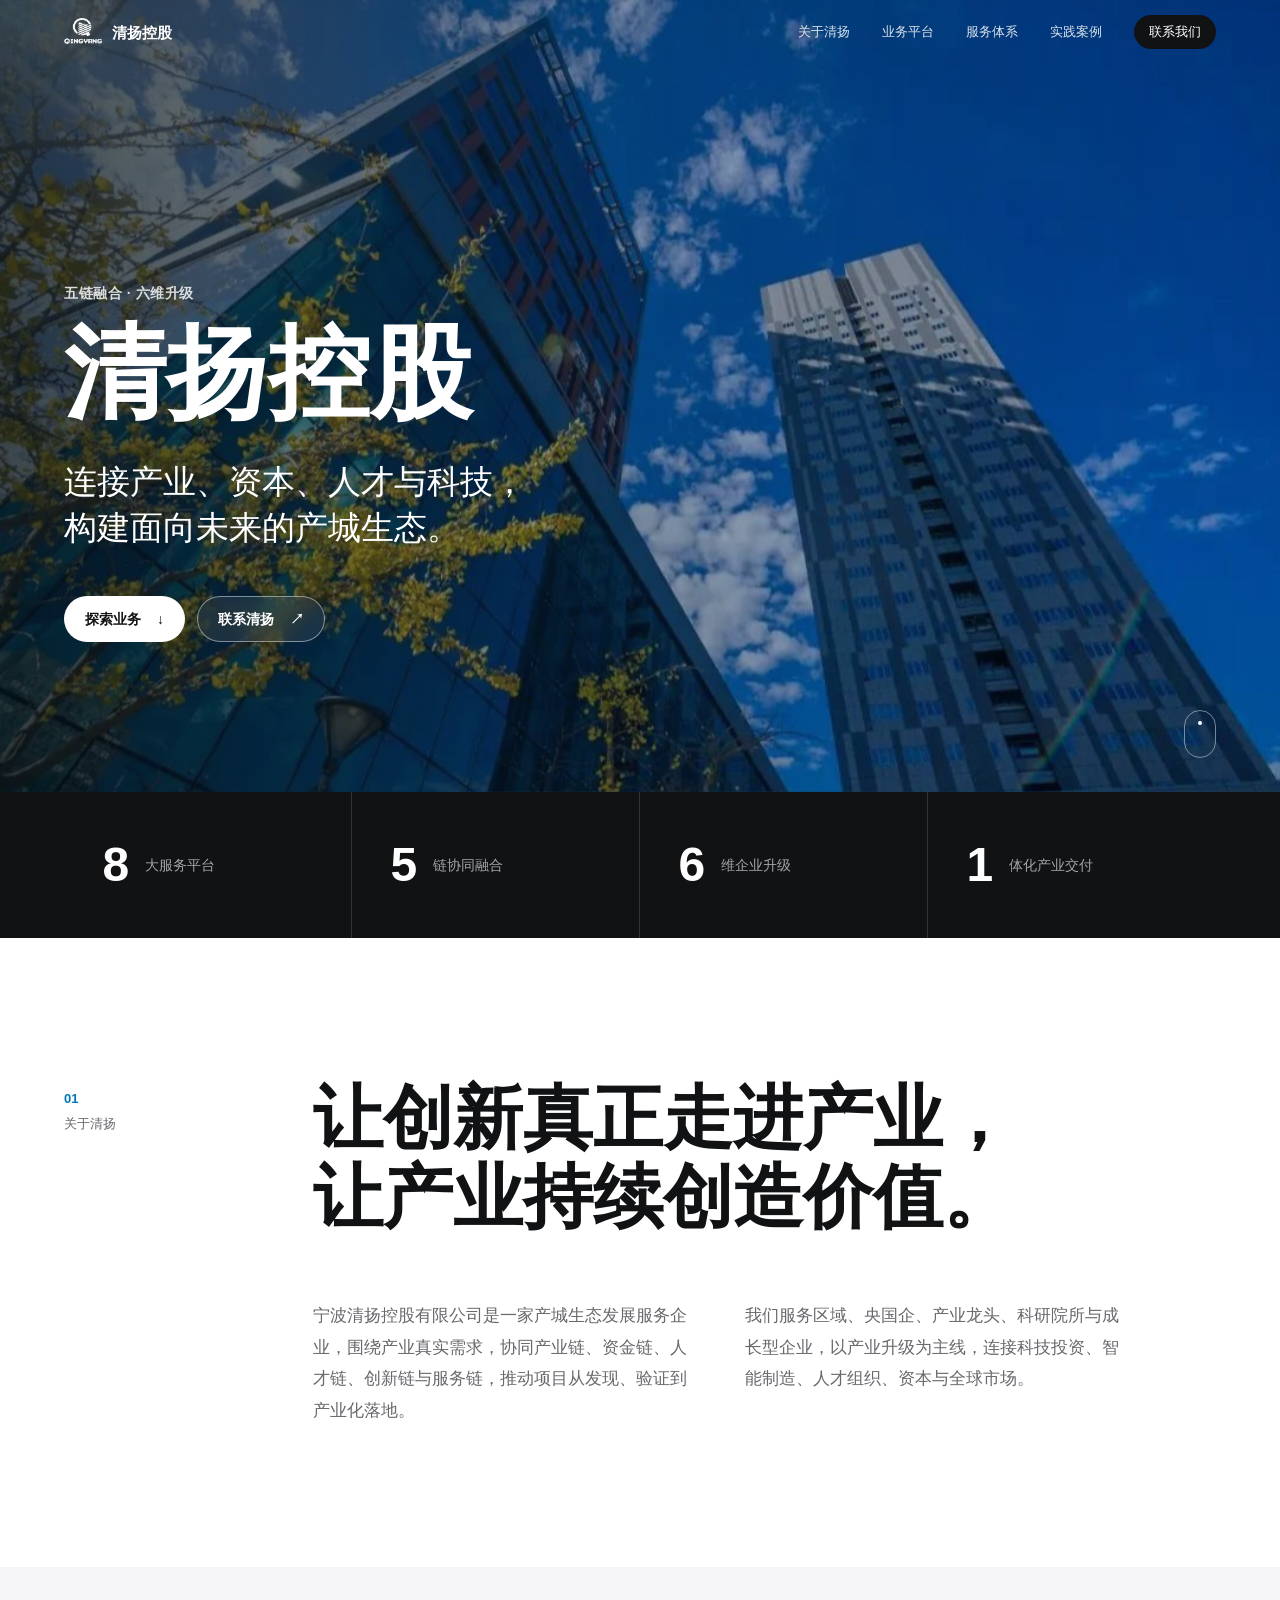
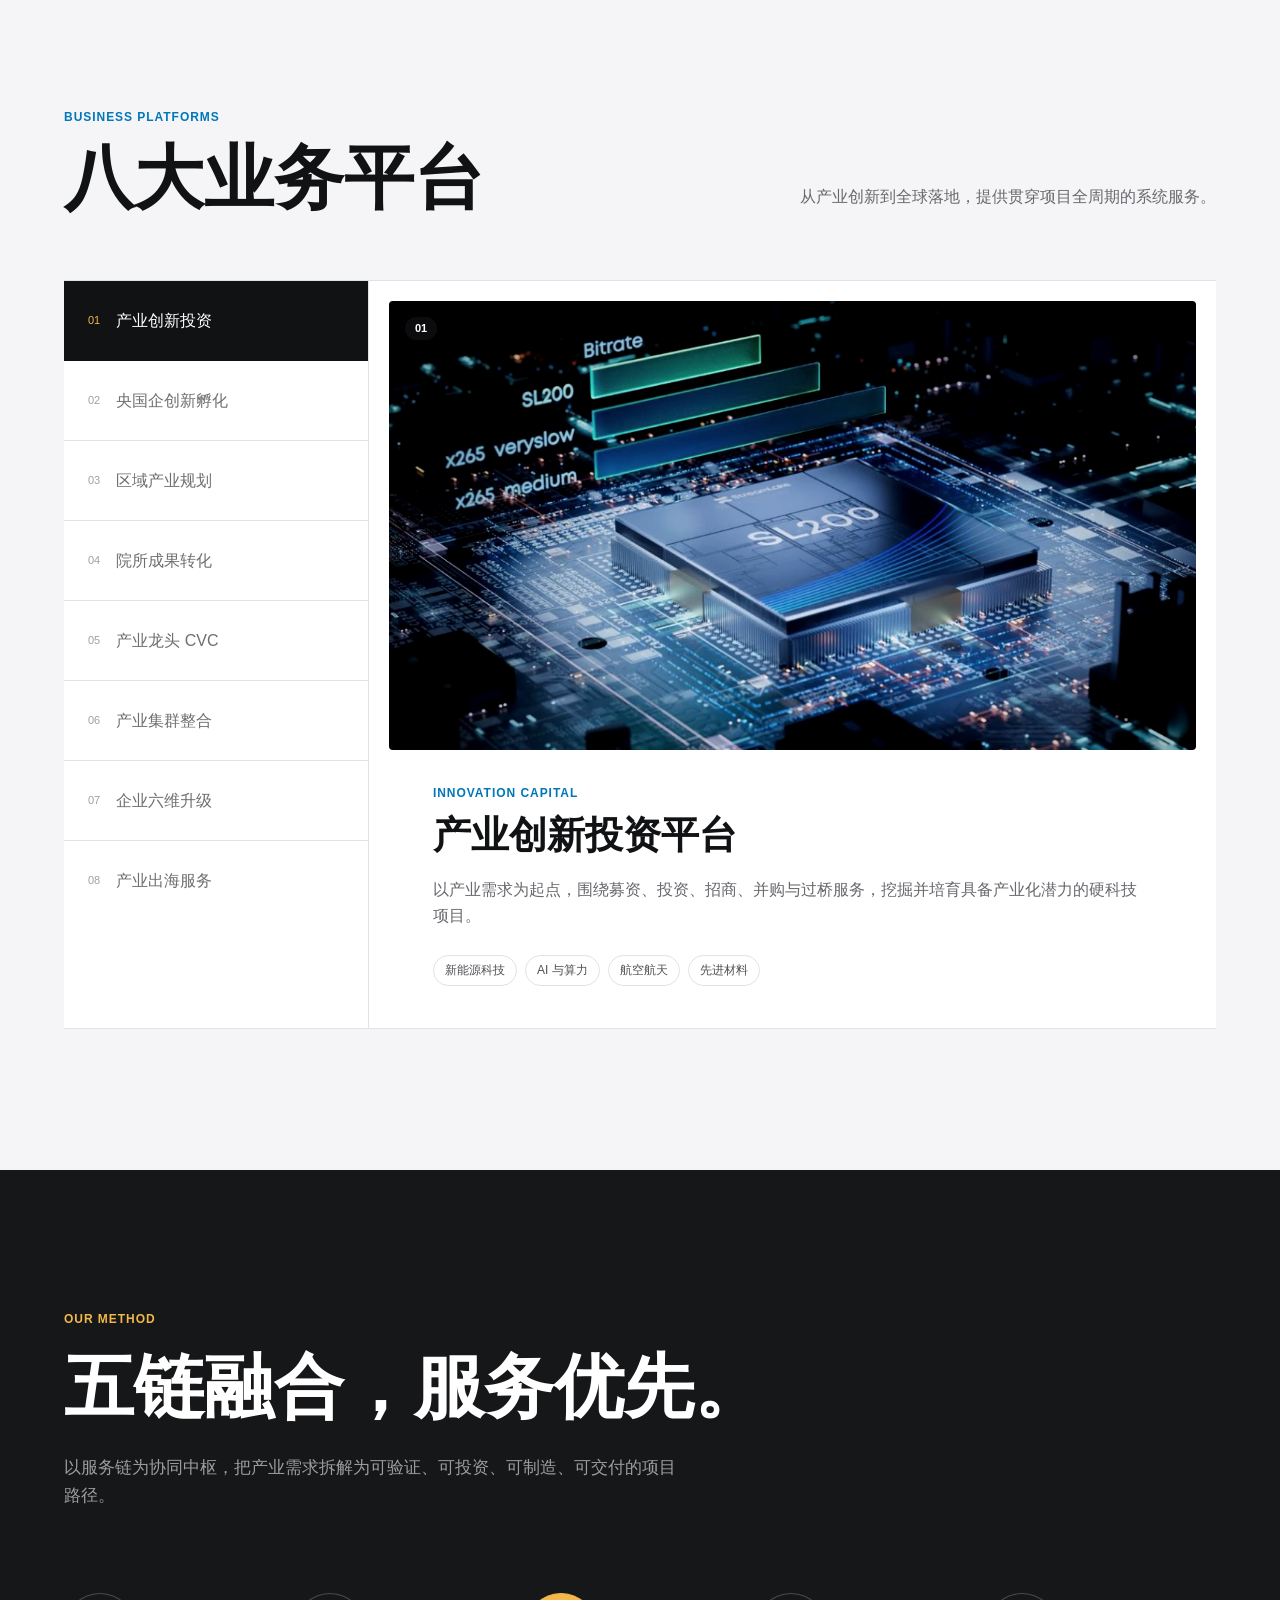
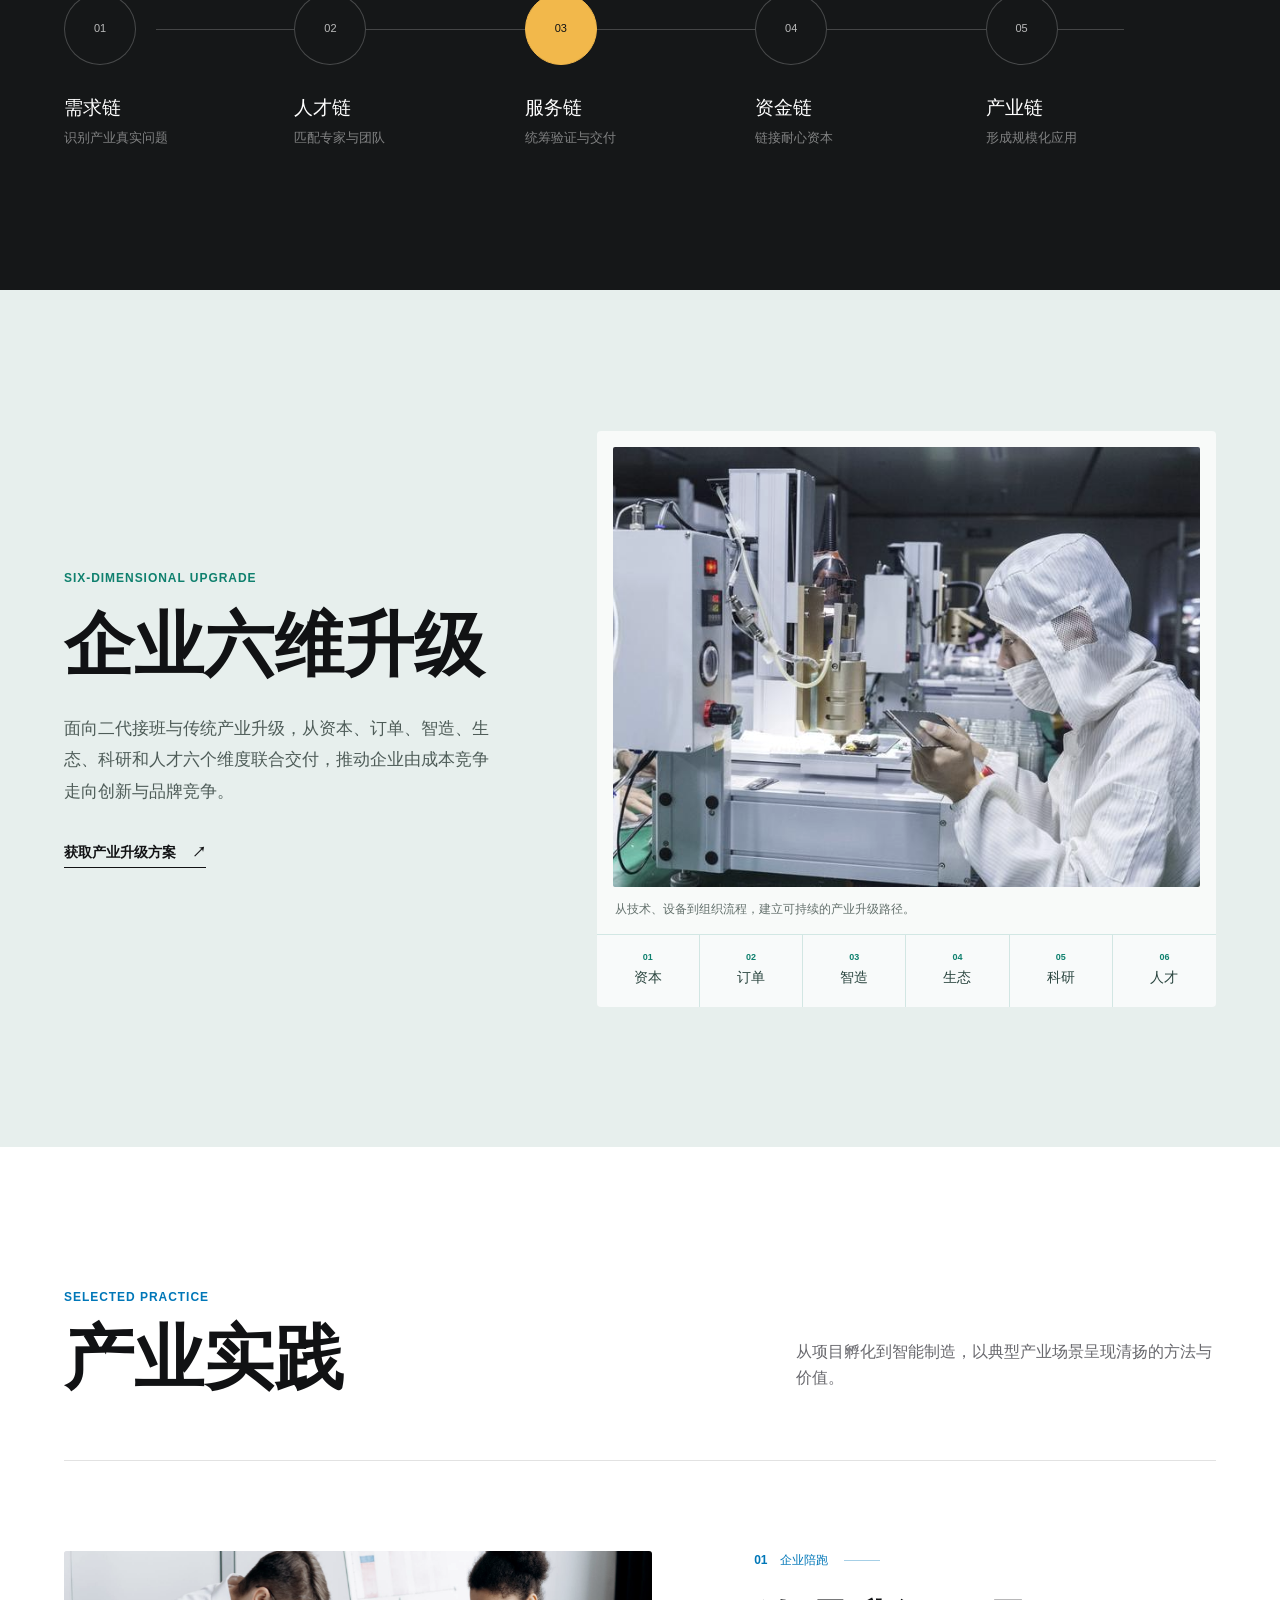
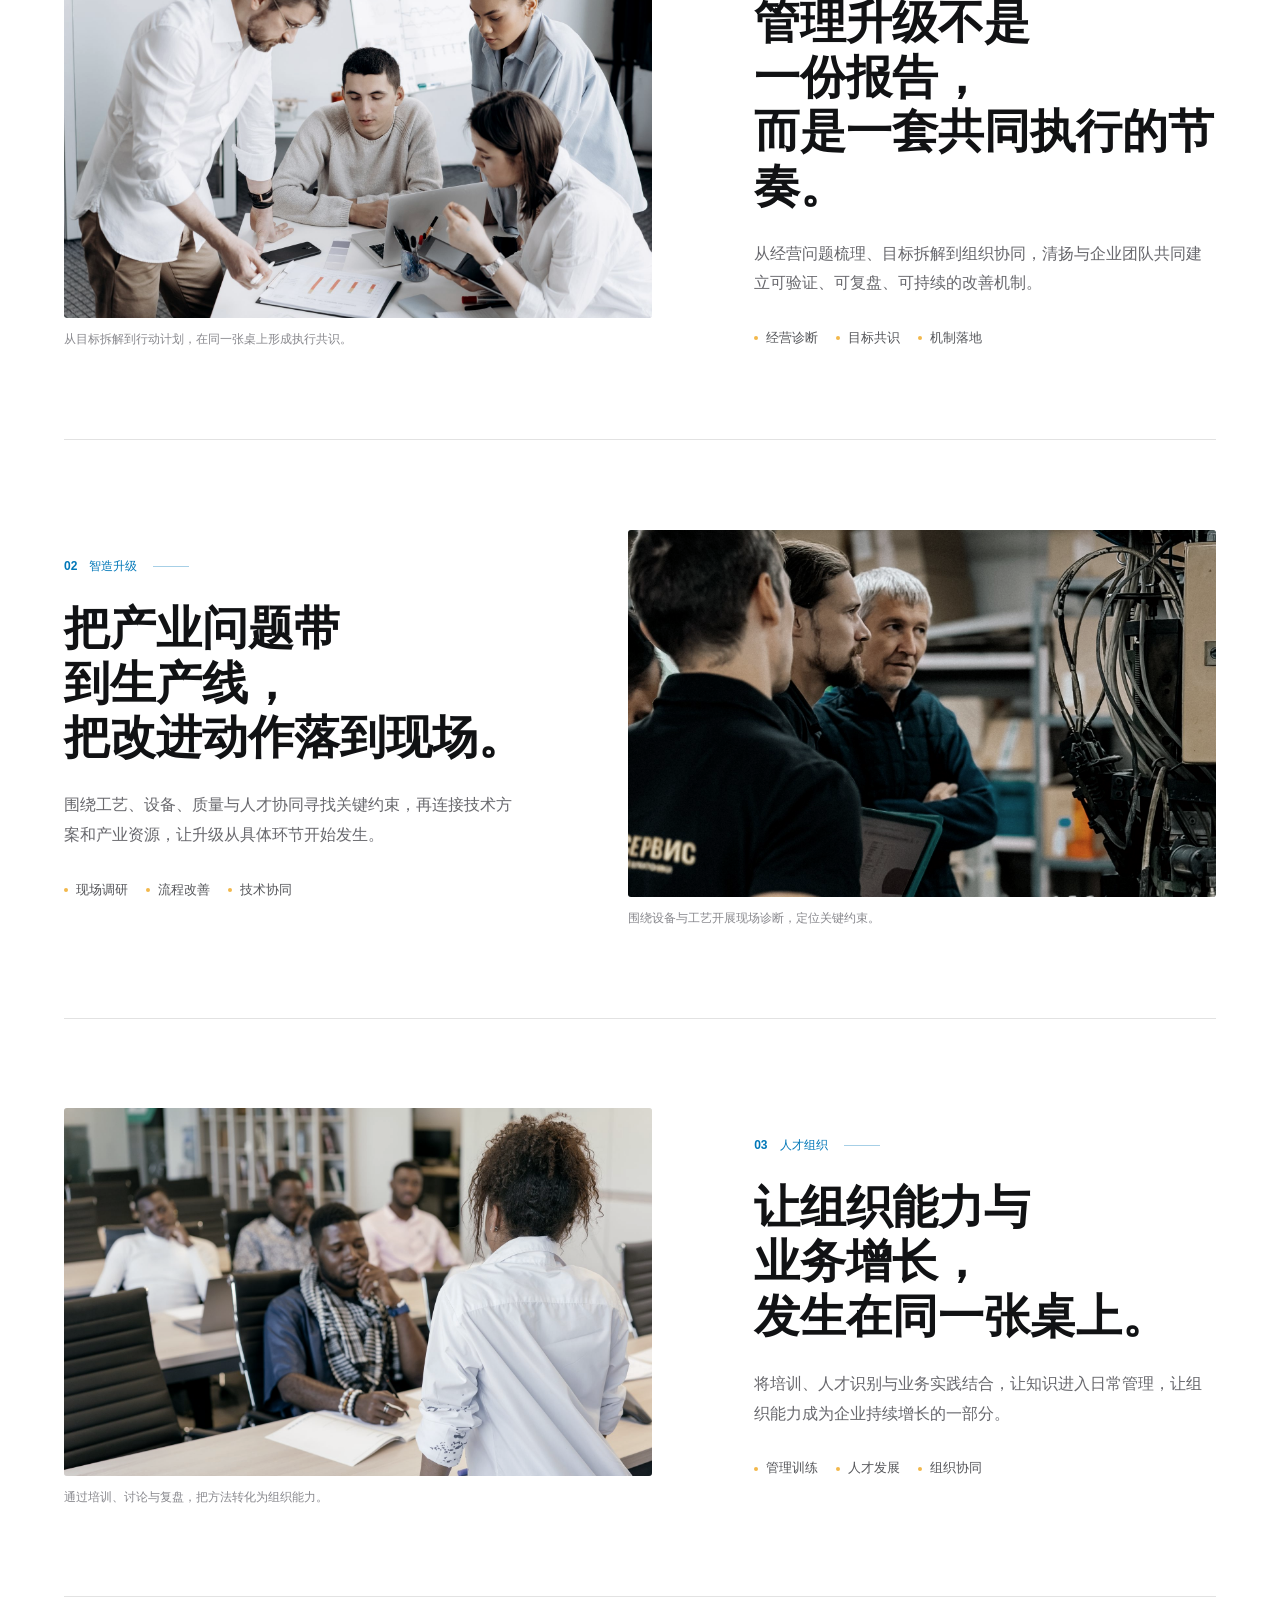
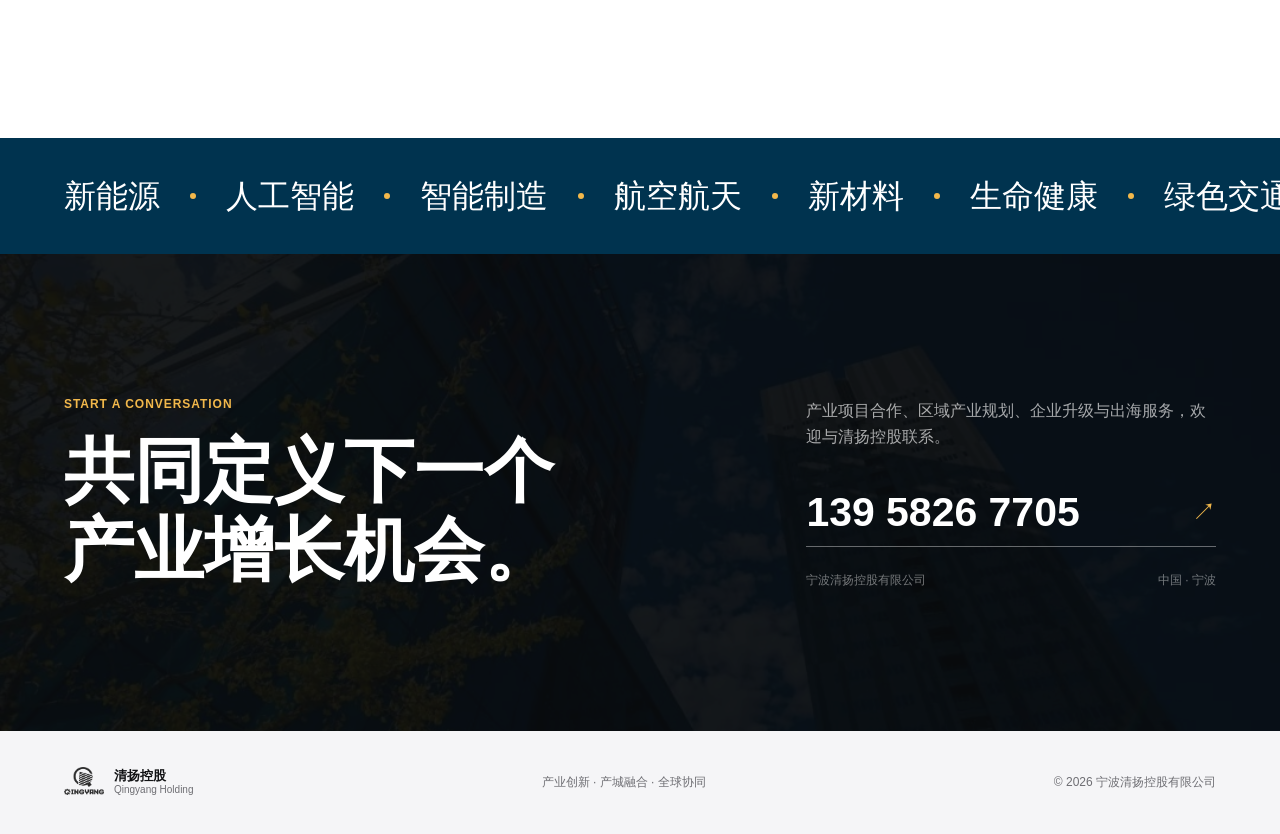
==== index.html @ 764fcc0f "Replace practice imagery with high-resolution scenes" ====
<!doctype html>
<html lang="zh-CN">
  <head>
    <meta charset="UTF-8" />
    <meta name="viewport" content="width=device-width, initial-scale=1.0" />
    <meta
      name="description"
      content="宁波清扬控股有限公司，聚焦产业创新投资、央国企创新孵化、区域产业规划、科技成果转化、产业升级与产业出海。"
    />
    <meta property="og:type" content="website" />
    <meta property="og:locale" content="zh_CN" />
    <meta property="og:site_name" content="清扬控股" />
    <meta property="og:title" content="清扬控股｜产城生态发展服务中台" />
    <meta
      property="og:description"
      content="连接产业、资本、人才与科技，构建面向未来的产城生态。"
    />
    <meta property="og:url" content="https://xtulaze-creator.github.io/qingyang-holding-site/" />
    <meta
      property="og:image"
      content="https://xtulaze-creator.github.io/qingyang-holding-site/assets/qingyang-share.jpg"
    />
    <meta property="og:image:type" content="image/jpeg" />
    <meta property="og:image:width" content="1200" />
    <meta property="og:image:height" content="630" />
    <meta property="og:image:alt" content="清扬控股产城生态发展服务中台" />
    <meta name="twitter:card" content="summary_large_image" />
    <meta name="twitter:title" content="清扬控股｜产城生态发展服务中台" />
    <meta
      name="twitter:description"
      content="连接产业、资本、人才与科技，构建面向未来的产城生态。"
    />
    <meta
      name="twitter:image"
      content="https://xtulaze-creator.github.io/qingyang-holding-site/assets/qingyang-share.jpg"
    />
    <meta name="theme-color" content="#f5f5f7" />
    <title>清扬控股｜产城生态发展服务中台</title>
    <link rel="canonical" href="https://xtulaze-creator.github.io/qingyang-holding-site/" />
    <link rel="icon" type="image/png" href="assets/qingyang-logo.png" />
    <link rel="stylesheet" href="styles.css" />
    <script type="application/ld+json">
      {
        "@context": "https://schema.org",
        "@type": "Organization",
        "name": "宁波清扬控股有限公司",
        "alternateName": "清扬控股",
        "url": "https://xtulaze-creator.github.io/qingyang-holding-site/",
        "logo": "https://xtulaze-creator.github.io/qingyang-holding-site/assets/qingyang-logo.png",
        "telephone": "+86-139-5826-7705",
        "description": "连接产业、资本、人才与科技，构建面向未来的产城生态。",
        "address": {
          "@type": "PostalAddress",
          "addressLocality": "宁波",
          "addressCountry": "CN"
        }
      }
    </script>
  </head>
  <body>
    <a class="skip-link" href="#main-content">跳到主要内容</a>
    <header class="site-header" data-header>
      <nav class="nav-shell" aria-label="主导航">
        <a class="brand" href="#top" aria-label="清扬控股首页">
          <img src="assets/qingyang-logo.png" alt="清扬控股标志" />
          <span>清扬控股</span>
        </a>

        <button
          class="menu-button"
          type="button"
          aria-label="打开菜单"
          aria-expanded="false"
          aria-controls="site-navigation"
          data-menu-button
        >
          <span></span>
          <span></span>
        </button>

        <div class="nav-links" id="site-navigation" data-nav-links>
          <a href="#about" data-section-link>关于清扬</a>
          <a href="#services" data-section-link>业务平台</a>
          <a href="#method" data-section-link>服务体系</a>
          <a href="#cases" data-section-link>实践案例</a>
          <a class="nav-contact" href="#contact" data-section-link>联系我们</a>
        </div>
      </nav>
    </header>

    <main id="main-content" tabindex="-1">
      <span id="top" aria-hidden="true"></span>
      <section class="hero" aria-labelledby="hero-title">
        <img
          class="hero-image"
          src="assets/ningbo-skyline.jpg"
          alt="宁波现代城市与产业建筑"
          fetchpriority="high"
        />
        <div class="hero-shade"></div>
        <div class="hero-content">
          <p class="eyebrow hero-eyebrow reveal">五链融合 · 六维升级</p>
          <h1 id="hero-title" class="reveal">清扬控股</h1>
          <p class="hero-lead reveal">
            连接产业、资本、人才与科技，<br />构建面向未来的产城生态。
          </p>
          <div class="hero-actions reveal">
            <a class="button button-primary" href="#services">探索业务 <span aria-hidden="true">↓</span></a>
            <a class="button button-light" href="tel:13958267705">联系清扬 <span aria-hidden="true">↗</span></a>
          </div>
        </div>
        <a class="hero-scroll" href="#about" aria-label="向下浏览">
          <span></span>
        </a>
      </section>

      <section class="signal-band" aria-label="清扬控股核心能力">
        <div class="signal-item reveal">
          <strong>8</strong>
          <span>大服务平台</span>
        </div>
        <div class="signal-item reveal">
          <strong>5</strong>
          <span>链协同融合</span>
        </div>
        <div class="signal-item reveal">
          <strong>6</strong>
          <span>维企业升级</span>
        </div>
        <div class="signal-item reveal">
          <strong>1</strong>
          <span>体化产业交付</span>
        </div>
      </section>

      <section class="intro section" id="about">
        <div class="section-shell intro-grid">
          <div class="section-label reveal">
            <span>01</span>
            <p>关于清扬</p>
          </div>
          <div class="intro-copy">
            <h2 class="reveal">让创新真正走进产业，<br />让产业持续创造价值。</h2>
            <div class="intro-detail reveal">
              <p>
                宁波清扬控股有限公司是一家产城生态发展服务企业，围绕产业真实需求，协同产业链、资金链、人才链、创新链与服务链，推动项目从发现、验证到产业化落地。
              </p>
              <p>
                我们服务区域、央国企、产业龙头、科研院所与成长型企业，以产业升级为主线，连接科技投资、智能制造、人才组织、资本与全球市场。
              </p>
            </div>
          </div>
        </div>
      </section>

      <section class="services section" id="services">
        <div class="section-shell">
          <div class="section-heading reveal">
            <div>
              <p class="eyebrow">Business Platforms</p>
              <h2>八大业务平台</h2>
            </div>
            <p>从产业创新到全球落地，提供贯穿项目全周期的系统服务。</p>
          </div>

          <div class="service-explorer reveal">
            <div class="service-tabs" role="tablist" aria-label="业务平台">
              <button class="service-tab is-active" id="service-tab-0" type="button" role="tab" aria-selected="true" aria-controls="service-panel" tabindex="0" data-service="0">
                <span>01</span>产业创新投资
              </button>
              <button class="service-tab" id="service-tab-1" type="button" role="tab" aria-selected="false" aria-controls="service-panel" tabindex="-1" data-service="1">
                <span>02</span>央国企创新孵化
              </button>
              <button class="service-tab" id="service-tab-2" type="button" role="tab" aria-selected="false" aria-controls="service-panel" tabindex="-1" data-service="2">
                <span>03</span>区域产业规划
              </button>
              <button class="service-tab" id="service-tab-3" type="button" role="tab" aria-selected="false" aria-controls="service-panel" tabindex="-1" data-service="3">
                <span>04</span>院所成果转化
              </button>
              <button class="service-tab" id="service-tab-4" type="button" role="tab" aria-selected="false" aria-controls="service-panel" tabindex="-1" data-service="4">
                <span>05</span>产业龙头 CVC
              </button>
              <button class="service-tab" id="service-tab-5" type="button" role="tab" aria-selected="false" aria-controls="service-panel" tabindex="-1" data-service="5">
                <span>06</span>产业集群整合
              </button>
              <button class="service-tab" id="service-tab-6" type="button" role="tab" aria-selected="false" aria-controls="service-panel" tabindex="-1" data-service="6">
                <span>07</span>企业六维升级
              </button>
              <button class="service-tab" id="service-tab-7" type="button" role="tab" aria-selected="false" aria-controls="service-panel" tabindex="-1" data-service="7">
                <span>08</span>产业出海服务
              </button>
            </div>

            <article class="service-panel" id="service-panel" role="tabpanel" aria-labelledby="service-tab-0" aria-live="polite" tabindex="0">
              <div class="service-visual">
                <img data-service-image src="assets/chip-technology.jpg" alt="科技产业与芯片" />
                <span class="service-index" data-service-index>01</span>
              </div>
              <div class="service-content">
                <p class="eyebrow" data-service-kicker>Innovation Capital</p>
                <h3 data-service-title>产业创新投资平台</h3>
                <p data-service-description>
                  以产业需求为起点，围绕募资、投资、招商、并购与过桥服务，挖掘并培育具备产业化潜力的硬科技项目。
                </p>
                <div class="service-tags" data-service-tags>
                  <span>新能源科技</span><span>AI 与算力</span><span>航空航天</span><span>先进材料</span>
                </div>
              </div>
            </article>
          </div>
        </div>
      </section>

      <section class="method section" id="method">
        <div class="section-shell">
          <div class="method-intro reveal">
            <p class="eyebrow">Our Method</p>
            <h2>五链融合，服务优先。</h2>
            <p>
              以服务链为协同中枢，把产业需求拆解为可验证、可投资、可制造、可交付的项目路径。
            </p>
          </div>

          <div class="chain-map reveal" aria-label="五链融合服务体系">
            <div class="chain-node">
              <span>01</span>
              <strong>需求链</strong>
              <p>识别产业真实问题</p>
            </div>
            <div class="chain-node">
              <span>02</span>
              <strong>人才链</strong>
              <p>匹配专家与团队</p>
            </div>
            <div class="chain-node chain-core">
              <span>03</span>
              <strong>服务链</strong>
              <p>统筹验证与交付</p>
            </div>
            <div class="chain-node">
              <span>04</span>
              <strong>资金链</strong>
              <p>链接耐心资本</p>
            </div>
            <div class="chain-node">
              <span>05</span>
              <strong>产业链</strong>
              <p>形成规模化应用</p>
            </div>
          </div>
        </div>
      </section>

      <section class="upgrade section">
        <div class="section-shell upgrade-grid">
          <div class="upgrade-copy reveal">
            <p class="eyebrow">Six-dimensional Upgrade</p>
            <h2>企业六维升级</h2>
            <p>
              面向二代接班与传统产业升级，从资本、订单、智造、生态、科研和人才六个维度联合交付，推动企业由成本竞争走向创新与品牌竞争。
            </p>
            <a class="text-link" href="#contact">获取产业升级方案 <span aria-hidden="true">↗</span></a>
          </div>
          <div class="upgrade-visual reveal">
            <figure class="upgrade-media">
              <img src="assets/advanced-manufacturing.jpg" alt="先进制造实验与生产环境" loading="lazy" />
              <figcaption>从技术、设备到组织流程，建立可持续的产业升级路径。</figcaption>
            </figure>
            <div class="upgrade-dimensions" aria-label="六维升级内容">
              <span><small>01</small>资本</span>
              <span><small>02</small>订单</span>
              <span><small>03</small>智造</span>
              <span><small>04</small>生态</span>
              <span><small>05</small>科研</span>
              <span><small>06</small>人才</span>
            </div>
          </div>
        </div>
      </section>

      <section class="cases section" id="cases">
        <div class="section-shell">
          <div class="section-heading reveal">
            <div>
              <p class="eyebrow">Selected Practice</p>
              <h2>产业实践</h2>
            </div>
            <p>从项目孵化到智能制造，以典型产业场景呈现清扬的方法与价值。</p>
          </div>

          <div class="case-stories">
            <article class="case-story reveal">
              <figure class="case-media">
                <div class="case-image-stage">
                  <img src="assets/management-co-creation.jpg" alt="管理团队围绕经营数据和行动方案开展讨论" loading="lazy" />
                </div>
                <figcaption>从目标拆解到行动计划，在同一张桌上形成执行共识。</figcaption>
              </figure>
              <div class="case-copy">
                <div class="case-meta"><span>01</span><p>企业陪跑</p></div>
                <h3>管理升级不是一份报告，<br />而是一套共同执行的节奏。</h3>
                <p>
                  从经营问题梳理、目标拆解到组织协同，清扬与企业团队共同建立可验证、可复盘、可持续的改善机制。
                </p>
                <ul class="case-tags" aria-label="服务内容">
                  <li>经营诊断</li>
                  <li>目标共识</li>
                  <li>机制落地</li>
                </ul>
              </div>
            </article>

            <article class="case-story is-reverse reveal">
              <figure class="case-media">
                <div class="case-image-stage">
                  <img src="assets/production-line-review.jpg" alt="工程师在生产设备旁分析现场问题" loading="lazy" />
                </div>
                <figcaption>围绕设备与工艺开展现场诊断，定位关键约束。</figcaption>
              </figure>
              <div class="case-copy">
                <div class="case-meta"><span>02</span><p>智造升级</p></div>
                <h3>把产业问题带到生产线，<br />把改进动作落到现场。</h3>
                <p>
                  围绕工艺、设备、质量与人才协同寻找关键约束，再连接技术方案和产业资源，让升级从具体环节开始发生。
                </p>
                <ul class="case-tags" aria-label="服务内容">
                  <li>现场调研</li>
                  <li>流程改善</li>
                  <li>技术协同</li>
                </ul>
              </div>
            </article>

            <article class="case-story reveal">
              <figure class="case-media">
                <div class="case-image-stage">
                  <img src="assets/team-capability-workshop.jpg" alt="讲师面向团队开展能力培训与交流" loading="lazy" />
                </div>
                <figcaption>通过培训、讨论与复盘，把方法转化为组织能力。</figcaption>
              </figure>
              <div class="case-copy">
                <div class="case-meta"><span>03</span><p>人才组织</p></div>
                <h3>让组织能力与业务增长，<br />发生在同一张桌上。</h3>
                <p>
                  将培训、人才识别与业务实践结合，让知识进入日常管理，让组织能力成为企业持续增长的一部分。
                </p>
                <ul class="case-tags" aria-label="服务内容">
                  <li>管理训练</li>
                  <li>人才发展</li>
                  <li>组织协同</li>
                </ul>
              </div>
            </article>
          </div>
        </div>
      </section>

      <section class="sectors" aria-label="重点产业方向">
        <div class="sector-track">
          <span>新能源</span>
          <i></i>
          <span>人工智能</span>
          <i></i>
          <span>智能制造</span>
          <i></i>
          <span>航空航天</span>
          <i></i>
          <span>新材料</span>
          <i></i>
          <span>生命健康</span>
          <i></i>
          <span>绿色交通</span>
        </div>
      </section>

      <section class="contact section" id="contact">
        <div class="contact-background" aria-hidden="true"></div>
        <div class="section-shell contact-grid">
          <div class="contact-copy reveal">
            <p class="eyebrow">Start a Conversation</p>
            <h2>共同定义下一个<br />产业增长机会。</h2>
          </div>
          <div class="contact-detail reveal">
            <p>产业项目合作、区域产业规划、企业升级与出海服务，欢迎与清扬控股联系。</p>
            <a class="contact-phone" href="tel:13958267705">139 5826 7705 <span aria-hidden="true">↗</span></a>
            <div class="contact-meta">
              <span>宁波清扬控股有限公司</span>
              <span>中国 · 宁波</span>
            </div>
          </div>
        </div>
      </section>
    </main>

    <footer class="site-footer">
      <div class="footer-shell">
        <div class="footer-brand">
          <img src="assets/qingyang-logo.png" alt="" />
          <div>
            <strong>清扬控股</strong>
            <span>Qingyang Holding</span>
          </div>
        </div>
        <p>产业创新 · 产城融合 · 全球协同</p>
        <p>© <span data-year></span> 宁波清扬控股有限公司</p>
      </div>
    </footer>

    <button class="back-to-top" type="button" aria-label="返回顶部" data-back-to-top>↑</button>

    <script src="script.js"></script>
  </body>
</html>
---- styles.css ----
:root {
  --page: #f5f5f7;
  --surface: #ffffff;
  --ink: #111214;
  --muted: #68686d;
  --line: rgba(17, 18, 20, 0.12);
  --brand: #0077b8;
  --brand-deep: #00334f;
  --accent: #f2b84b;
  --green: #0f806e;
  --max-width: 1240px;
  --side: clamp(20px, 5vw, 72px);
  --radius: 6px;
}

* {
  box-sizing: border-box;
}

html {
  scroll-behavior: smooth;
  scroll-padding-top: 72px;
}

body {
  margin: 0;
  color: var(--ink);
  background: var(--page);
  font-family: -apple-system, BlinkMacSystemFont, "SF Pro Display", "PingFang SC", "Hiragino Sans GB", "Microsoft YaHei", sans-serif;
  font-size: 16px;
  line-height: 1.6;
  letter-spacing: 0;
  -webkit-font-smoothing: antialiased;
}

body.menu-open {
  overflow: hidden;
}

.skip-link {
  position: fixed;
  z-index: 100;
  top: 10px;
  left: 10px;
  padding: 9px 14px;
  color: #fff;
  background: var(--ink);
  border-radius: 4px;
  font-size: 13px;
  font-weight: 620;
  transform: translateY(-160%);
  transition: transform 160ms ease;
}

.skip-link:focus {
  transform: translateY(0);
}

img {
  display: block;
  max-width: 100%;
}

a {
  color: inherit;
  text-decoration: none;
}

button,
a {
  -webkit-tap-highlight-color: transparent;
}

button {
  font: inherit;
}

:focus-visible {
  outline: 2px solid var(--accent);
  outline-offset: 4px;
}

h1,
h2,
h3,
.hero-lead {
  text-wrap: balance;
}

p {
  text-wrap: pretty;
}

#main-content:focus {
  outline: none;
}

.site-header {
  position: fixed;
  z-index: 50;
  inset: 0 0 auto;
  height: 64px;
  color: #fff;
  transition: color 240ms ease, background-color 240ms ease, box-shadow 240ms ease;
}

.site-header.is-scrolled,
.site-header.is-open {
  color: var(--ink);
  background: rgba(250, 250, 252, 0.82);
  box-shadow: 0 1px 0 rgba(17, 18, 20, 0.08);
  -webkit-backdrop-filter: saturate(180%) blur(20px);
  backdrop-filter: saturate(180%) blur(20px);
}

.nav-shell {
  width: min(100% - 2 * var(--side), var(--max-width));
  height: 100%;
  margin: 0 auto;
  display: flex;
  align-items: center;
  justify-content: space-between;
}

.brand {
  position: relative;
  z-index: 2;
  display: inline-flex;
  align-items: center;
  gap: 10px;
  font-size: 15px;
  font-weight: 650;
  line-height: 1;
}

.brand img {
  width: 38px;
  height: 32px;
  object-fit: contain;
  object-position: 50% 28%;
  filter: grayscale(1) brightness(0) invert(1);
  transition: filter 240ms ease, opacity 180ms ease;
}

.site-header.is-scrolled .brand img,
.site-header.is-open .brand img {
  filter: grayscale(1) brightness(0);
}

.nav-links {
  display: flex;
  align-items: center;
  gap: clamp(18px, 2.5vw, 36px);
  font-size: 13px;
  font-weight: 520;
}

.nav-links a {
  position: relative;
  padding: 8px 0;
  opacity: 0.86;
  transition: opacity 180ms ease;
}

.nav-links a::after {
  content: "";
  position: absolute;
  right: 0;
  bottom: 2px;
  left: 0;
  height: 1px;
  background: currentColor;
  transform: scaleX(0);
  transform-origin: right;
  transition: transform 220ms ease;
}

.nav-links a:hover,
.nav-links a:focus-visible {
  opacity: 1;
}

.nav-links a:hover::after,
.nav-links a:focus-visible::after,
.nav-links a.is-current::after {
  transform: scaleX(1);
  transform-origin: left;
}

.nav-links a.is-current {
  opacity: 1;
}

.nav-links .nav-contact {
  padding: 7px 15px;
  color: #fff;
  background: var(--ink);
  border-radius: 999px;
  opacity: 1;
}

.nav-links .nav-contact::after {
  display: none;
}

.nav-links .nav-contact.is-current {
  background: var(--brand);
}

.menu-button {
  position: relative;
  z-index: 2;
  display: none;
  width: 36px;
  height: 36px;
  padding: 0;
  color: inherit;
  border: 0;
  background: transparent;
  cursor: pointer;
}

.menu-button span {
  position: absolute;
  left: 8px;
  width: 20px;
  height: 1.5px;
  background: currentColor;
  transition: transform 220ms ease, top 220ms ease;
}

.menu-button span:first-child {
  top: 14px;
}

.menu-button span:last-child {
  top: 21px;
}

.menu-button[aria-expanded="true"] span:first-child {
  top: 18px;
  transform: rotate(45deg);
}

.menu-button[aria-expanded="true"] span:last-child {
  top: 18px;
  transform: rotate(-45deg);
}

.hero {
  position: relative;
  min-height: 560px;
  height: 88svh;
  max-height: 820px;
  overflow: hidden;
  color: #fff;
  background: #1c4f63;
}

.hero-image,
.hero-shade {
  position: absolute;
  inset: 0;
  width: 100%;
  height: 100%;
}

.hero-image {
  object-fit: cover;
  object-position: 50% 48%;
  transform: scale(1.025);
  animation: hero-settle 1.4s cubic-bezier(0.2, 0.65, 0.25, 1) forwards;
}

.hero-shade {
  background: linear-gradient(90deg, rgba(5, 18, 25, 0.76) 0%, rgba(6, 27, 39, 0.4) 48%, rgba(5, 20, 29, 0.14) 100%);
}

.hero-content {
  position: relative;
  z-index: 1;
  width: min(100% - 2 * var(--side), var(--max-width));
  height: 100%;
  margin: 0 auto;
  padding-top: 132px;
  display: flex;
  flex-direction: column;
  justify-content: center;
  align-items: flex-start;
}

.eyebrow {
  margin: 0 0 18px;
  color: var(--brand);
  font-size: 12px;
  font-weight: 700;
  letter-spacing: 0.08em;
  text-transform: uppercase;
}

.hero-eyebrow {
  margin-bottom: 20px;
  color: rgba(255, 255, 255, 0.82);
  font-size: 14px;
  letter-spacing: 0.04em;
}

.hero h1 {
  max-width: 900px;
  margin: 0;
  font-size: clamp(64px, 8vw, 112px);
  font-weight: 680;
  line-height: 0.96;
  letter-spacing: 0;
}

.hero-lead {
  margin: 36px 0 0;
  font-size: clamp(24px, 2.6vw, 38px);
  font-weight: 520;
  line-height: 1.4;
}

.hero-actions {
  display: flex;
  gap: 12px;
  margin-top: 44px;
}

.button {
  min-height: 46px;
  padding: 11px 20px;
  display: inline-flex;
  align-items: center;
  justify-content: center;
  gap: 16px;
  border: 1px solid transparent;
  border-radius: 999px;
  font-size: 14px;
  font-weight: 620;
  transition: transform 180ms ease, background-color 180ms ease, color 180ms ease;
}

.button:hover,
.button:focus-visible {
  transform: translateY(-2px);
}

.button:active {
  transform: translateY(0) scale(0.98);
}

.button-primary {
  color: var(--ink);
  background: #fff;
}

.button-light {
  color: #fff;
  border-color: rgba(255, 255, 255, 0.45);
  background: rgba(255, 255, 255, 0.08);
  -webkit-backdrop-filter: blur(12px);
  backdrop-filter: blur(12px);
}

.button-light:hover,
.button-light:focus-visible {
  background: rgba(255, 255, 255, 0.18);
}

.button-dark {
  color: #fff;
  background: var(--ink);
}

.button-dark:hover,
.button-dark:focus-visible {
  background: #303135;
}

.button-outline {
  color: var(--ink);
  border-color: var(--line);
  background: transparent;
}

.button-outline:hover,
.button-outline:focus-visible {
  border-color: var(--ink);
  background: rgba(17, 18, 20, 0.04);
}

.hero-scroll {
  position: absolute;
  z-index: 2;
  right: var(--side);
  bottom: 34px;
  width: 32px;
  height: 48px;
  border: 1px solid rgba(255, 255, 255, 0.45);
  border-radius: 999px;
}

.hero-scroll span {
  position: absolute;
  top: 10px;
  left: 50%;
  width: 4px;
  height: 4px;
  margin-left: -2px;
  border-radius: 50%;
  background: #fff;
  animation: scroll-cue 1.8s ease-in-out infinite;
}

.signal-band {
  min-height: 146px;
  padding: 0 var(--side);
  display: grid;
  grid-template-columns: repeat(4, 1fr);
  align-items: stretch;
  color: #fff;
  background: var(--ink);
}

.signal-item {
  min-height: 146px;
  padding: 28px clamp(16px, 3vw, 44px);
  display: flex;
  align-items: center;
  gap: 16px;
  border-right: 1px solid rgba(255, 255, 255, 0.14);
}

.signal-item:last-child {
  border-right: 0;
}

.signal-item strong {
  font-size: 48px;
  font-weight: 560;
  line-height: 1;
  font-variant-numeric: tabular-nums;
}

.signal-item span {
  color: rgba(255, 255, 255, 0.62);
  font-size: 14px;
}

.section {
  padding: clamp(96px, 11vw, 160px) 0;
}

.section-shell {
  width: min(100% - 2 * var(--side), var(--max-width));
  margin: 0 auto;
}

.intro {
  background: var(--surface);
}

.intro-grid {
  display: grid;
  grid-template-columns: minmax(120px, 0.32fr) minmax(0, 1.68fr);
  gap: clamp(32px, 6vw, 110px);
}

.section-label {
  padding-top: 10px;
  color: var(--muted);
  font-size: 13px;
}

.section-label span {
  display: block;
  color: var(--brand);
  font-weight: 700;
}

.section-label p {
  margin: 4px 0 0;
}

.intro-copy h2,
.section-heading h2,
.method-intro h2,
.upgrade-copy h2,
.contact-copy h2 {
  margin: 0;
  font-size: clamp(42px, 5.5vw, 74px);
  font-weight: 620;
  line-height: 1.12;
  letter-spacing: 0;
}

.intro-detail {
  max-width: 820px;
  margin-top: 64px;
  display: grid;
  grid-template-columns: repeat(2, 1fr);
  gap: 44px;
}

.intro-detail p {
  margin: 0;
  color: var(--muted);
  font-size: 17px;
  line-height: 1.85;
}

.services {
  overflow: hidden;
}

.section-heading {
  margin-bottom: 62px;
  display: flex;
  align-items: flex-end;
  justify-content: space-between;
  gap: 40px;
}

.section-heading .eyebrow {
  margin-bottom: 12px;
}

.section-heading > p {
  max-width: 420px;
  margin: 0 0 8px;
  color: var(--muted);
  font-size: 16px;
}

.service-explorer {
  min-height: 640px;
  display: grid;
  grid-template-columns: minmax(260px, 0.72fr) minmax(0, 2fr);
  background: var(--surface);
  border-top: 1px solid var(--line);
  border-bottom: 1px solid var(--line);
}

.service-tabs {
  display: flex;
  flex-direction: column;
  border-right: 1px solid var(--line);
}

.service-tab {
  min-height: 80px;
  padding: 18px 24px;
  display: flex;
  align-items: center;
  gap: 16px;
  color: #6e6e73;
  text-align: left;
  border: 0;
  border-bottom: 1px solid var(--line);
  background: transparent;
  cursor: pointer;
  transition: color 180ms ease, background-color 180ms ease;
}

.service-tab:last-child {
  border-bottom: 0;
}

.service-tab span {
  color: #a0a0a5;
  font-size: 11px;
}

.service-tab:hover,
.service-tab:focus-visible {
  color: var(--ink);
  background: #f8f8fa;
}

.service-tab.is-active {
  color: #fff;
  background: var(--ink);
}

.service-tab.is-active span {
  color: var(--accent);
}

.service-tab:active {
  transform: scale(0.985);
}

.service-panel {
  min-width: 0;
  display: grid;
  grid-template-rows: minmax(360px, 1.2fr) auto;
}

.service-visual {
  position: relative;
  min-height: 360px;
  margin: 20px 20px 0;
  overflow: hidden;
  border-radius: 4px;
  background: #dce4e8;
}

.service-visual::after {
  display: none;
}

.service-visual img {
  width: 100%;
  height: 100%;
  object-fit: cover;
  filter: saturate(0.82) contrast(1.03);
  transition: opacity 220ms ease, transform 600ms cubic-bezier(0.2, 0.65, 0.25, 1);
}

.service-panel.is-changing .service-visual img,
.service-panel.is-changing .service-content {
  opacity: 0;
}

.service-index {
  position: absolute;
  z-index: 1;
  top: 16px;
  left: 16px;
  padding: 6px 10px;
  color: #fff;
  border-radius: 999px;
  background: rgba(17, 18, 20, 0.68);
  font-size: 11px;
  font-weight: 650;
  line-height: 1;
  font-variant-numeric: tabular-nums;
  -webkit-backdrop-filter: blur(12px);
  backdrop-filter: blur(12px);
}

.service-content {
  padding: 34px clamp(28px, 5vw, 64px) 42px;
  transition: opacity 200ms ease;
}

.service-content .eyebrow {
  margin-bottom: 8px;
}

.service-content h3 {
  margin: 0;
  font-size: clamp(30px, 3vw, 44px);
  font-weight: 620;
  line-height: 1.25;
}

.service-content > p:not(.eyebrow) {
  max-width: 720px;
  margin: 18px 0 0;
  color: var(--muted);
  font-size: 16px;
}

.service-tags {
  margin-top: 26px;
  display: flex;
  flex-wrap: wrap;
  gap: 8px;
}

.service-tags span {
  padding: 5px 11px;
  color: #4f5054;
  border: 1px solid var(--line);
  border-radius: 999px;
  font-size: 12px;
}

.method {
  color: #fff;
  background: #151718;
}

.method-intro {
  max-width: 780px;
}

.method-intro .eyebrow {
  color: var(--accent);
}

.method-intro > p:last-child {
  max-width: 620px;
  margin: 28px 0 0;
  color: rgba(255, 255, 255, 0.58);
  font-size: 17px;
}

.chain-map {
  position: relative;
  margin-top: 84px;
  display: grid;
  grid-template-columns: repeat(5, minmax(0, 1fr));
}

.chain-map::before {
  content: "";
  position: absolute;
  top: 36px;
  right: 8%;
  left: 8%;
  height: 1px;
  background: rgba(255, 255, 255, 0.2);
}

.chain-node {
  position: relative;
  z-index: 1;
  min-width: 0;
  padding-right: 24px;
}

.chain-node > span {
  width: 72px;
  height: 72px;
  margin-bottom: 28px;
  display: grid;
  place-items: center;
  color: rgba(255, 255, 255, 0.7);
  border: 1px solid rgba(255, 255, 255, 0.22);
  border-radius: 50%;
  background: #151718;
  font-size: 11px;
}

.chain-core > span {
  color: var(--ink);
  border-color: var(--accent);
  background: var(--accent);
}

.chain-node strong {
  display: block;
  font-size: 19px;
  font-weight: 580;
}

.chain-node p {
  margin: 5px 0 0;
  color: rgba(255, 255, 255, 0.46);
  font-size: 13px;
}

.upgrade {
  background: #e7efed;
}

.upgrade-grid {
  display: grid;
  grid-template-columns: minmax(300px, 0.82fr) minmax(0, 1.18fr);
  gap: clamp(48px, 8vw, 120px);
  align-items: center;
}

.upgrade-copy .eyebrow {
  color: var(--green);
}

.upgrade-copy > p:not(.eyebrow) {
  margin: 28px 0 0;
  color: #4e5c58;
  font-size: 17px;
  line-height: 1.85;
}

.text-link {
  margin-top: 34px;
  display: inline-flex;
  align-items: center;
  gap: 16px;
  padding-bottom: 4px;
  border-bottom: 1px solid currentColor;
  font-size: 14px;
  font-weight: 620;
  transition: color 180ms ease, transform 180ms ease;
}

.text-link:hover,
.text-link:focus-visible {
  color: var(--green);
  transform: translateY(-1px);
}

.text-link:active {
  transform: translateY(0) scale(0.99);
}

.upgrade-visual {
  min-width: 0;
}

.upgrade-media {
  margin: 0;
  padding: 16px 16px 0;
  border-radius: 4px 4px 0 0;
  background: rgba(255, 255, 255, 0.7);
}

.upgrade-media img {
  width: 100%;
  aspect-ratio: 4 / 3;
  object-fit: cover;
  border-radius: 2px;
  filter: saturate(0.78) contrast(1.02);
}

.upgrade-media figcaption {
  padding: 13px 2px 15px;
  color: #63706c;
  font-size: 12px;
}

.upgrade-dimensions {
  display: grid;
  grid-template-columns: repeat(6, minmax(0, 1fr));
  border-top: 1px solid rgba(15, 128, 110, 0.16);
  border-radius: 0 0 4px 4px;
  background: rgba(255, 255, 255, 0.7);
}

.upgrade-dimensions span {
  min-width: 0;
  padding: 18px 8px;
  display: grid;
  gap: 4px;
  color: #29443e;
  text-align: center;
  border-right: 1px solid rgba(15, 128, 110, 0.16);
  font-size: 14px;
  font-weight: 560;
}

.upgrade-dimensions span:last-child {
  border-right: 0;
}

.upgrade-dimensions small {
  color: var(--green);
  font-size: 9px;
  font-weight: 700;
  line-height: 1;
}

.cases {
  background: var(--surface);
}

.case-stories {
  border-top: 1px solid var(--line);
}

.case-story {
  padding: clamp(58px, 7vw, 96px) 0;
  display: grid;
  grid-template-columns: minmax(0, 1.12fr) minmax(300px, 0.88fr);
  grid-template-areas: "media copy";
  gap: clamp(44px, 8vw, 118px);
  align-items: center;
  border-bottom: 1px solid var(--line);
}

.case-story.is-reverse {
  grid-template-columns: minmax(300px, 0.88fr) minmax(0, 1.12fr);
  grid-template-areas: "copy media";
}

.case-media {
  grid-area: media;
  min-width: 0;
  margin: 0;
}

.case-image-stage {
  aspect-ratio: 16 / 10;
  overflow: hidden;
  border-radius: 3px;
  background: #e9e9eb;
}

.case-image-stage img {
  width: 100%;
  height: 100%;
  object-fit: cover;
  filter: saturate(0.72) contrast(1.03);
  transition: filter 500ms ease, transform 700ms cubic-bezier(0.2, 0.65, 0.25, 1);
}

.case-story:nth-child(2) .case-image-stage img {
  object-position: 50% 34%;
}

.case-story:nth-child(3) .case-image-stage img {
  object-position: 50% 50%;
}

.case-story:hover .case-image-stage img {
  filter: saturate(0.82) contrast(1.03);
  transform: scale(1.018);
}

.case-media figcaption {
  margin-top: 12px;
  color: #88888d;
  font-size: 12px;
}

.case-copy {
  grid-area: copy;
  min-width: 0;
}

.case-meta {
  margin-bottom: 25px;
  display: flex;
  align-items: center;
  gap: 12px;
  color: var(--brand);
  font-size: 12px;
}

.case-meta span {
  font-weight: 700;
  font-variant-numeric: tabular-nums;
}

.case-meta p {
  margin: 0;
}

.case-meta::after {
  content: "";
  width: 36px;
  height: 1px;
  margin-left: 4px;
  background: rgba(0, 119, 184, 0.35);
}

.case-copy h3 {
  margin: 0;
  font-size: clamp(32px, 3.6vw, 52px);
  font-weight: 610;
  line-height: 1.18;
}

.case-copy > p {
  max-width: 520px;
  margin: 26px 0 0;
  color: var(--muted);
  font-size: 16px;
  line-height: 1.85;
}

.case-tags {
  margin: 30px 0 0;
  padding: 0;
  display: flex;
  flex-wrap: wrap;
  gap: 8px 18px;
  color: #55565a;
  font-size: 13px;
  list-style: none;
}

.case-tags li {
  display: inline-flex;
  align-items: center;
  gap: 8px;
}

.case-tags li::before {
  content: "";
  width: 4px;
  height: 4px;
  border-radius: 50%;
  background: var(--accent);
}

.sectors {
  overflow: hidden;
  color: #fff;
  background: var(--brand-deep);
}

.sector-track {
  min-width: max-content;
  min-height: 116px;
  padding: 0 5vw;
  display: flex;
  align-items: center;
  gap: 30px;
}

.sector-track span {
  font-size: clamp(22px, 2.5vw, 34px);
  font-weight: 540;
  white-space: nowrap;
}

.sector-track i {
  width: 6px;
  height: 6px;
  border-radius: 50%;
  background: var(--accent);
}

.contact {
  position: relative;
  overflow: hidden;
  color: #fff;
  background: #0d0e0f;
}

.contact-background {
  position: absolute;
  inset: 0;
  opacity: 0.18;
  background: url("assets/ningbo-skyline.jpg") center 48% / cover no-repeat;
}

.contact::after {
  content: "";
  position: absolute;
  inset: 0;
  background: rgba(7, 10, 12, 0.64);
}

.contact-grid {
  position: relative;
  z-index: 1;
  display: grid;
  grid-template-columns: minmax(0, 1.2fr) minmax(300px, 0.8fr);
  gap: clamp(60px, 10vw, 160px);
  align-items: end;
}

.contact-copy .eyebrow {
  color: var(--accent);
}

.contact-detail > p {
  max-width: 500px;
  margin: 0 0 38px;
  color: rgba(255, 255, 255, 0.64);
  font-size: 16px;
}

.contact-phone {
  padding-bottom: 9px;
  display: flex;
  align-items: center;
  justify-content: space-between;
  gap: 24px;
  border-bottom: 1px solid rgba(255, 255, 255, 0.38);
  font-size: clamp(28px, 3.2vw, 44px);
  font-weight: 550;
  line-height: 1.2;
  font-variant-numeric: tabular-nums;
  transition: color 180ms ease, border-color 180ms ease;
}

.contact-phone:hover,
.contact-phone:focus-visible {
  color: var(--accent);
  border-color: var(--accent);
}

.contact-phone span {
  color: var(--accent);
  font-size: 24px;
}

.contact-meta {
  margin-top: 24px;
  display: flex;
  justify-content: space-between;
  gap: 24px;
  color: rgba(255, 255, 255, 0.44);
  font-size: 12px;
}

.site-footer {
  padding: 30px 0;
  color: #6e6e73;
  background: #f5f5f7;
}

.footer-shell {
  width: min(100% - 2 * var(--side), var(--max-width));
  margin: 0 auto;
  display: flex;
  align-items: center;
  justify-content: space-between;
  gap: 32px;
  font-size: 12px;
}

.footer-brand {
  display: flex;
  align-items: center;
  gap: 10px;
}

.footer-brand img {
  width: 40px;
  height: 34px;
  object-fit: contain;
  object-position: 50% 28%;
  filter: grayscale(1) brightness(0);
  opacity: 0.82;
}

.not-found-header .brand img {
  filter: grayscale(1) brightness(0);
  opacity: 0.88;
}

.footer-brand div {
  display: flex;
  flex-direction: column;
  line-height: 1.25;
}

.footer-brand strong {
  color: var(--ink);
  font-size: 13px;
}

.footer-brand span {
  font-size: 10px;
}

.back-to-top {
  position: fixed;
  z-index: 40;
  right: 22px;
  bottom: 22px;
  width: 42px;
  height: 42px;
  color: #fff;
  border: 0;
  border-radius: 50%;
  background: rgba(17, 18, 20, 0.84);
  box-shadow: 0 8px 28px rgba(0, 0, 0, 0.18);
  -webkit-backdrop-filter: blur(14px);
  backdrop-filter: blur(14px);
  cursor: pointer;
  opacity: 0;
  pointer-events: none;
  transform: translateY(10px);
  transition: opacity 180ms ease, transform 180ms ease;
}

.back-to-top.is-visible {
  opacity: 1;
  pointer-events: auto;
  transform: translateY(0);
}

.back-to-top:active {
  transform: translateY(1px) scale(0.96);
}

.not-found-page {
  min-height: 100dvh;
  display: grid;
  grid-template-rows: auto 1fr auto;
  background: #f5f5f7;
}

.not-found-header,
.not-found-footer {
  width: min(100% - 2 * var(--side), var(--max-width));
  margin: 0 auto;
  display: flex;
  align-items: center;
  justify-content: space-between;
}

.not-found-header {
  min-height: 72px;
}

.not-found-main {
  width: min(100% - 2 * var(--side), var(--max-width));
  margin: 0 auto;
  padding: 80px 0;
  display: grid;
  grid-template-columns: minmax(0, 1.2fr) minmax(280px, 0.8fr);
  gap: clamp(48px, 10vw, 150px);
  align-items: center;
}

.not-found-code {
  margin: 0;
  color: var(--brand);
  font-size: 13px;
  font-weight: 700;
}

.not-found-main h1 {
  margin: 16px 0 0;
  font-size: clamp(56px, 8vw, 108px);
  font-weight: 650;
  line-height: 1.02;
}

.not-found-main p:not(.not-found-code) {
  max-width: 540px;
  margin: 28px 0 0;
  color: var(--muted);
  font-size: 17px;
}

.not-found-actions {
  margin-top: 38px;
  display: flex;
  flex-wrap: wrap;
  gap: 12px;
}

.not-found-visual {
  aspect-ratio: 4 / 5;
  overflow: hidden;
  border-radius: var(--radius);
  background: var(--brand-deep);
}

.not-found-visual img {
  width: 100%;
  height: 100%;
  object-fit: cover;
  opacity: 0.72;
}

.not-found-footer {
  min-height: 72px;
  color: var(--muted);
  border-top: 1px solid var(--line);
  font-size: 12px;
}

.reveal {
  opacity: 0;
  transform: translateY(24px);
  transition: opacity 720ms cubic-bezier(0.2, 0.65, 0.25, 1), transform 720ms cubic-bezier(0.2, 0.65, 0.25, 1);
}

.reveal.is-visible {
  opacity: 1;
  transform: translateY(0);
}

.hero .reveal:nth-child(2) {
  transition-delay: 80ms;
}

.hero .reveal:nth-child(3) {
  transition-delay: 160ms;
}

.hero .reveal:nth-child(4) {
  transition-delay: 240ms;
}

@keyframes hero-settle {
  to {
    transform: scale(1);
  }
}

@keyframes scroll-cue {
  0%,
  100% {
    opacity: 0.35;
    transform: translateY(0);
  }
  50% {
    opacity: 1;
    transform: translateY(19px);
  }
}

@media (max-width: 960px) {
  .site-header.is-open {
    height: 100dvh;
    background: rgba(250, 250, 252, 0.99);
    -webkit-backdrop-filter: none;
    backdrop-filter: none;
  }

  .site-header.is-open .nav-shell {
    height: 64px;
  }

  .menu-button {
    display: block;
  }

  .nav-links {
    position: fixed;
    inset: 64px 0 0;
    padding: 50px var(--side) 54px;
    display: flex;
    flex-direction: column;
    align-items: flex-start;
    gap: 12px;
    color: var(--ink);
    background: rgba(250, 250, 252, 0.98);
    opacity: 0;
    visibility: hidden;
    transform: translateY(-12px);
    transition: opacity 220ms ease, visibility 220ms ease, transform 220ms ease;
  }

  .nav-links.is-open {
    opacity: 1;
    visibility: visible;
    transform: translateY(0);
  }

  .nav-links a {
    font-size: 30px;
    font-weight: 560;
  }

  .nav-links .nav-contact {
    margin-top: 16px;
    padding: 9px 20px;
    color: #fff;
    font-size: 18px;
  }

  .signal-band {
    grid-template-columns: repeat(2, 1fr);
  }

  .signal-item:nth-child(2) {
    border-right: 0;
  }

  .signal-item:nth-child(-n + 2) {
    border-bottom: 1px solid rgba(255, 255, 255, 0.14);
  }

  .service-explorer {
    min-height: auto;
    display: block;
  }

  .service-tabs {
    flex-direction: row;
    overflow-x: auto;
    border-right: 0;
    border-bottom: 1px solid var(--line);
    scrollbar-width: none;
  }

  .service-tabs::-webkit-scrollbar {
    display: none;
  }

  .service-tab {
    min-width: 190px;
    min-height: 68px;
    border-right: 1px solid var(--line);
    border-bottom: 0;
  }

  .service-panel {
    grid-template-rows: 380px auto;
  }

  .chain-map {
    grid-template-columns: repeat(3, 1fr);
    gap: 42px 20px;
  }

  .chain-map::before {
    display: none;
  }

  .upgrade-grid {
    grid-template-columns: 1fr;
  }

  .upgrade-copy {
    max-width: 700px;
  }

  .contact-grid {
    grid-template-columns: 1fr;
    align-items: start;
  }
}

@media (max-width: 680px) {
  :root {
    --side: 20px;
  }

  .site-header {
    height: 58px;
  }

  .site-header.is-open .nav-shell {
    height: 58px;
  }

  .nav-links {
    inset: 58px 0 0;
  }

  .brand img {
    width: 34px;
    height: 28px;
  }

  .hero {
    min-height: 620px;
    height: 88svh;
    max-height: none;
  }

  .hero-image {
    object-position: 42% 50%;
  }

  .hero-shade {
    background: linear-gradient(180deg, rgba(5, 17, 24, 0.32) 0%, rgba(5, 18, 25, 0.72) 72%, rgba(5, 18, 25, 0.82) 100%);
  }

  .hero-content {
    padding-top: 112px;
    padding-bottom: 72px;
    justify-content: flex-end;
  }

  .hero h1 {
    font-size: 64px;
  }

  .hero-lead {
    margin-top: 25px;
    font-size: 24px;
  }

  .hero-actions {
    width: 100%;
    margin-top: 32px;
    flex-direction: column;
  }

  .button {
    width: 100%;
  }

  .hero-scroll {
    display: none;
  }

  .signal-band {
    padding: 0;
  }

  .signal-item {
    min-height: 108px;
    padding: 18px 20px;
    flex-direction: column;
    align-items: flex-start;
    justify-content: center;
    gap: 4px;
  }

  .signal-item strong {
    font-size: 36px;
  }

  .section {
    padding: 88px 0;
  }

  .intro-grid {
    grid-template-columns: 1fr;
    gap: 36px;
  }

  .section-label {
    display: flex;
    gap: 10px;
  }

  .section-label p {
    margin: 0;
  }

  .intro-copy h2,
  .section-heading h2,
  .method-intro h2,
  .upgrade-copy h2,
  .contact-copy h2 {
    font-size: 40px;
  }

  .intro-detail {
    margin-top: 40px;
    grid-template-columns: 1fr;
    gap: 22px;
  }

  .section-heading {
    margin-bottom: 40px;
    align-items: flex-start;
    flex-direction: column;
    gap: 20px;
  }

  .section-heading > p {
    margin: 0;
  }

  .service-explorer {
    margin: 0 -20px;
    box-shadow: none;
  }

  .service-tab {
    min-width: 172px;
    padding: 16px 18px;
    font-size: 14px;
  }

  .service-panel {
    grid-template-rows: 312px auto;
  }

  .service-visual {
    min-height: 288px;
    margin: 12px 12px 0;
  }

  .service-index {
    top: 12px;
    right: auto;
    left: 12px;
    font-size: 11px;
  }

  .service-content {
    padding: 30px 20px 38px;
  }

  .service-content h3 {
    font-size: 29px;
  }

  .chain-map {
    margin-top: 60px;
    grid-template-columns: repeat(2, 1fr);
    gap: 38px 14px;
  }

  .chain-node {
    padding-right: 0;
  }

  .chain-node > span {
    width: 58px;
    height: 58px;
    margin-bottom: 18px;
  }

  .upgrade-media {
    padding: 10px 10px 0;
  }

  .upgrade-dimensions {
    grid-template-columns: repeat(3, minmax(0, 1fr));
  }

  .upgrade-dimensions span {
    padding: 14px 6px;
    border-bottom: 1px solid rgba(15, 128, 110, 0.16);
    font-size: 13px;
  }

  .upgrade-dimensions span:nth-child(3n) {
    border-right: 0;
  }

  .upgrade-dimensions span:nth-last-child(-n + 3) {
    border-bottom: 0;
  }

  .case-story,
  .case-story.is-reverse {
    padding: 52px 0 58px;
    grid-template-columns: 1fr;
    grid-template-areas:
      "media"
      "copy";
    gap: 30px;
  }

  .case-image-stage {
    margin: 0 -20px;
    border-radius: 0;
  }

  .case-media figcaption {
    margin-top: 10px;
  }

  .case-meta {
    margin-bottom: 18px;
  }

  .case-copy h3 {
    font-size: 32px;
  }

  .case-copy > p {
    margin-top: 20px;
  }

  .case-tags {
    margin-top: 22px;
  }

  .sector-track {
    min-height: 92px;
    gap: 20px;
  }

  .sector-track span {
    font-size: 22px;
  }

  .contact-phone {
    font-size: 28px;
  }

  .contact-meta {
    flex-direction: column;
    gap: 4px;
  }

  .footer-shell {
    align-items: flex-start;
    flex-direction: column;
    gap: 16px;
  }

  .footer-shell > p {
    margin: 0;
  }

  .not-found-main {
    padding: 58px 0 80px;
    grid-template-columns: 1fr;
  }

  .not-found-main h1 {
    font-size: 58px;
  }

  .not-found-visual {
    aspect-ratio: 16 / 10;
    order: -1;
  }

  .not-found-footer {
    min-height: 88px;
    align-items: flex-start;
    justify-content: center;
    flex-direction: column;
    gap: 3px;
  }
}

@media (prefers-reduced-motion: reduce) {
  html {
    scroll-behavior: auto;
  }

  *,
  *::before,
  *::after {
    animation-duration: 0.01ms !important;
    animation-iteration-count: 1 !important;
    transition-duration: 0.01ms !important;
  }

  .reveal {
    opacity: 1;
    transform: none;
  }
}
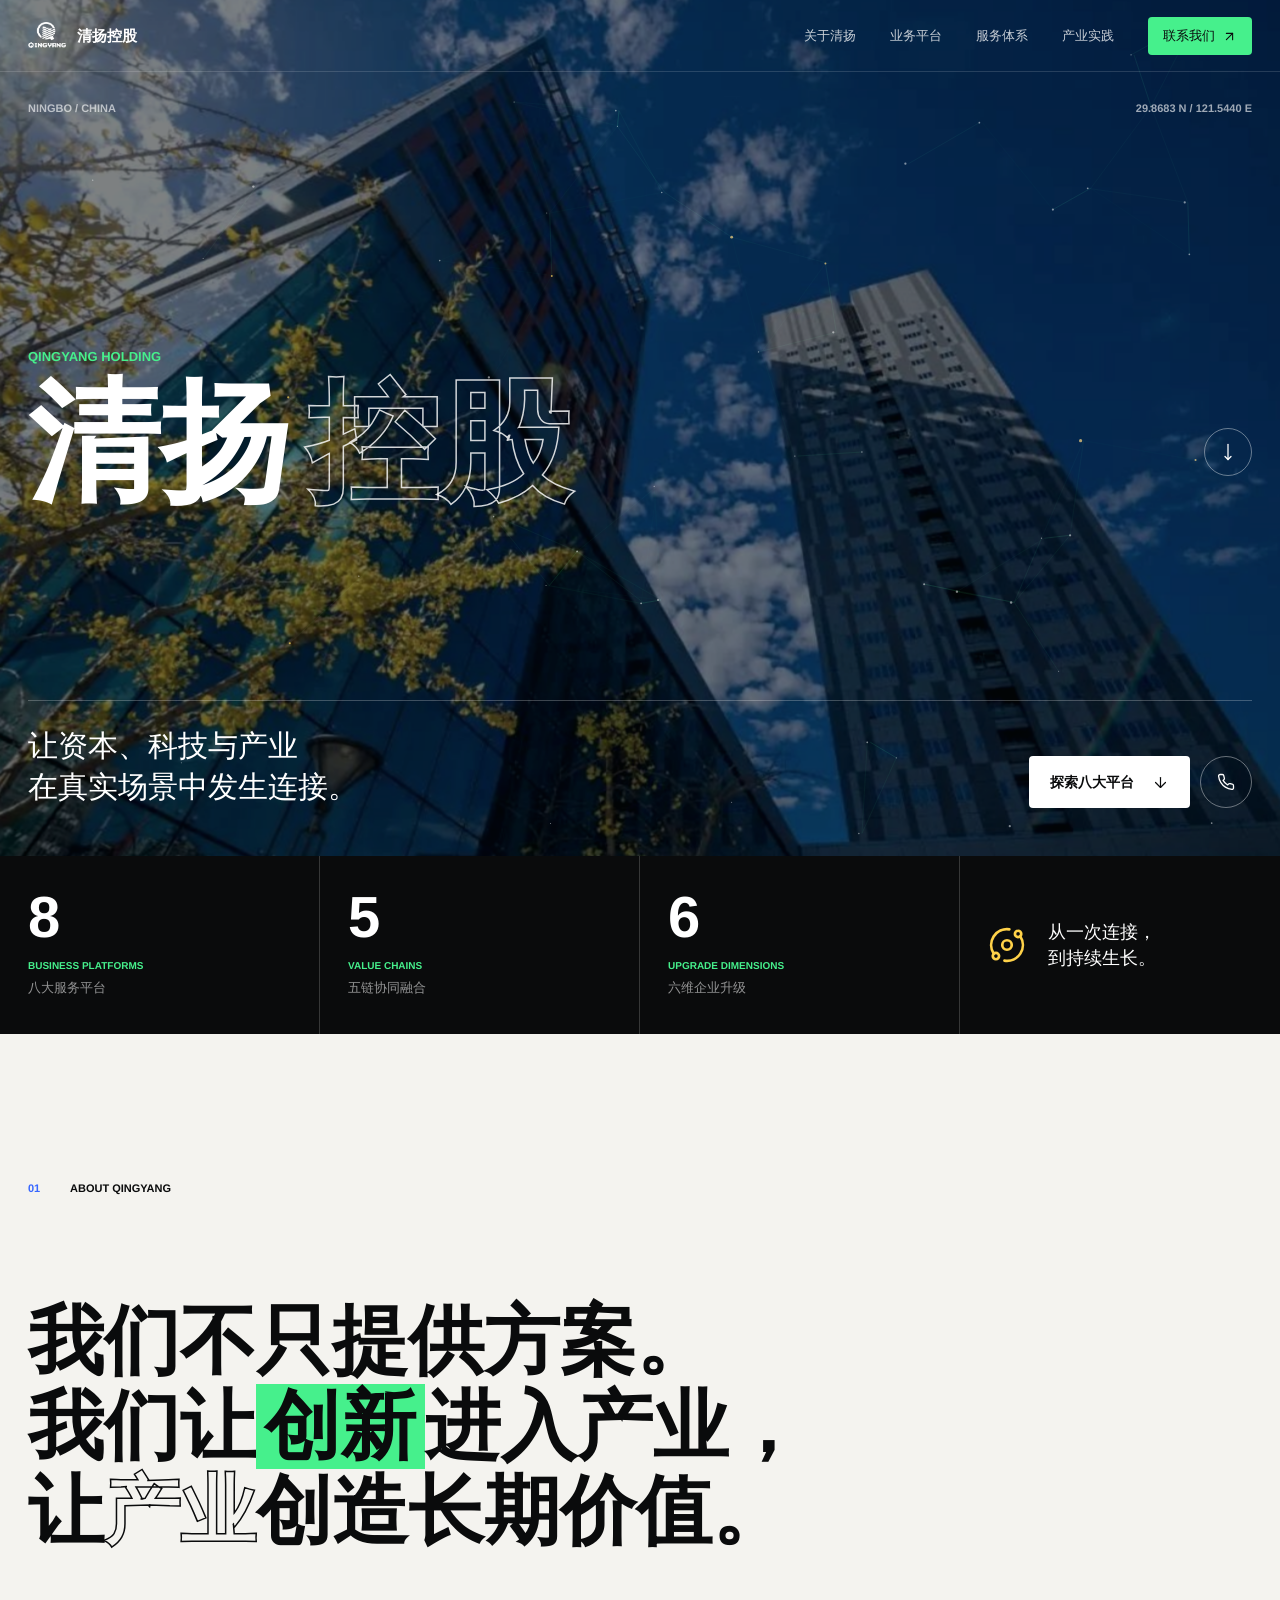
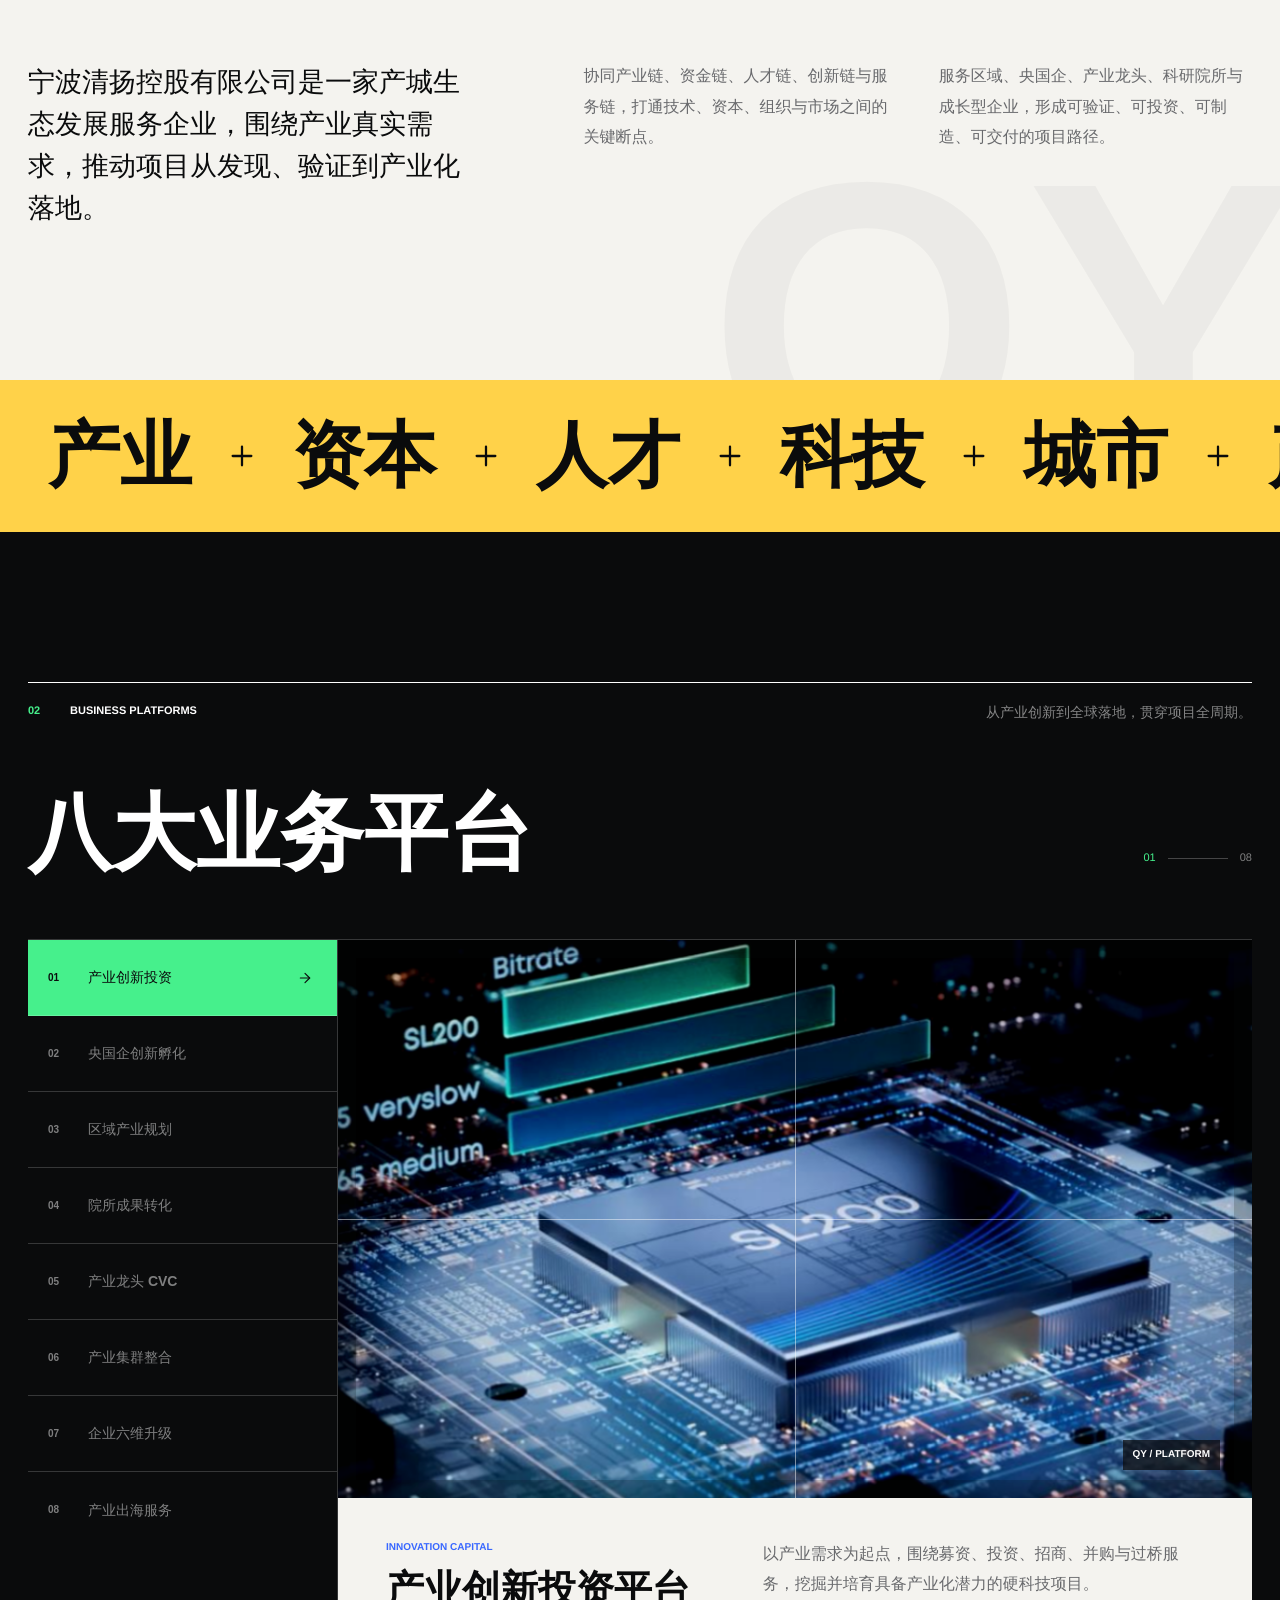
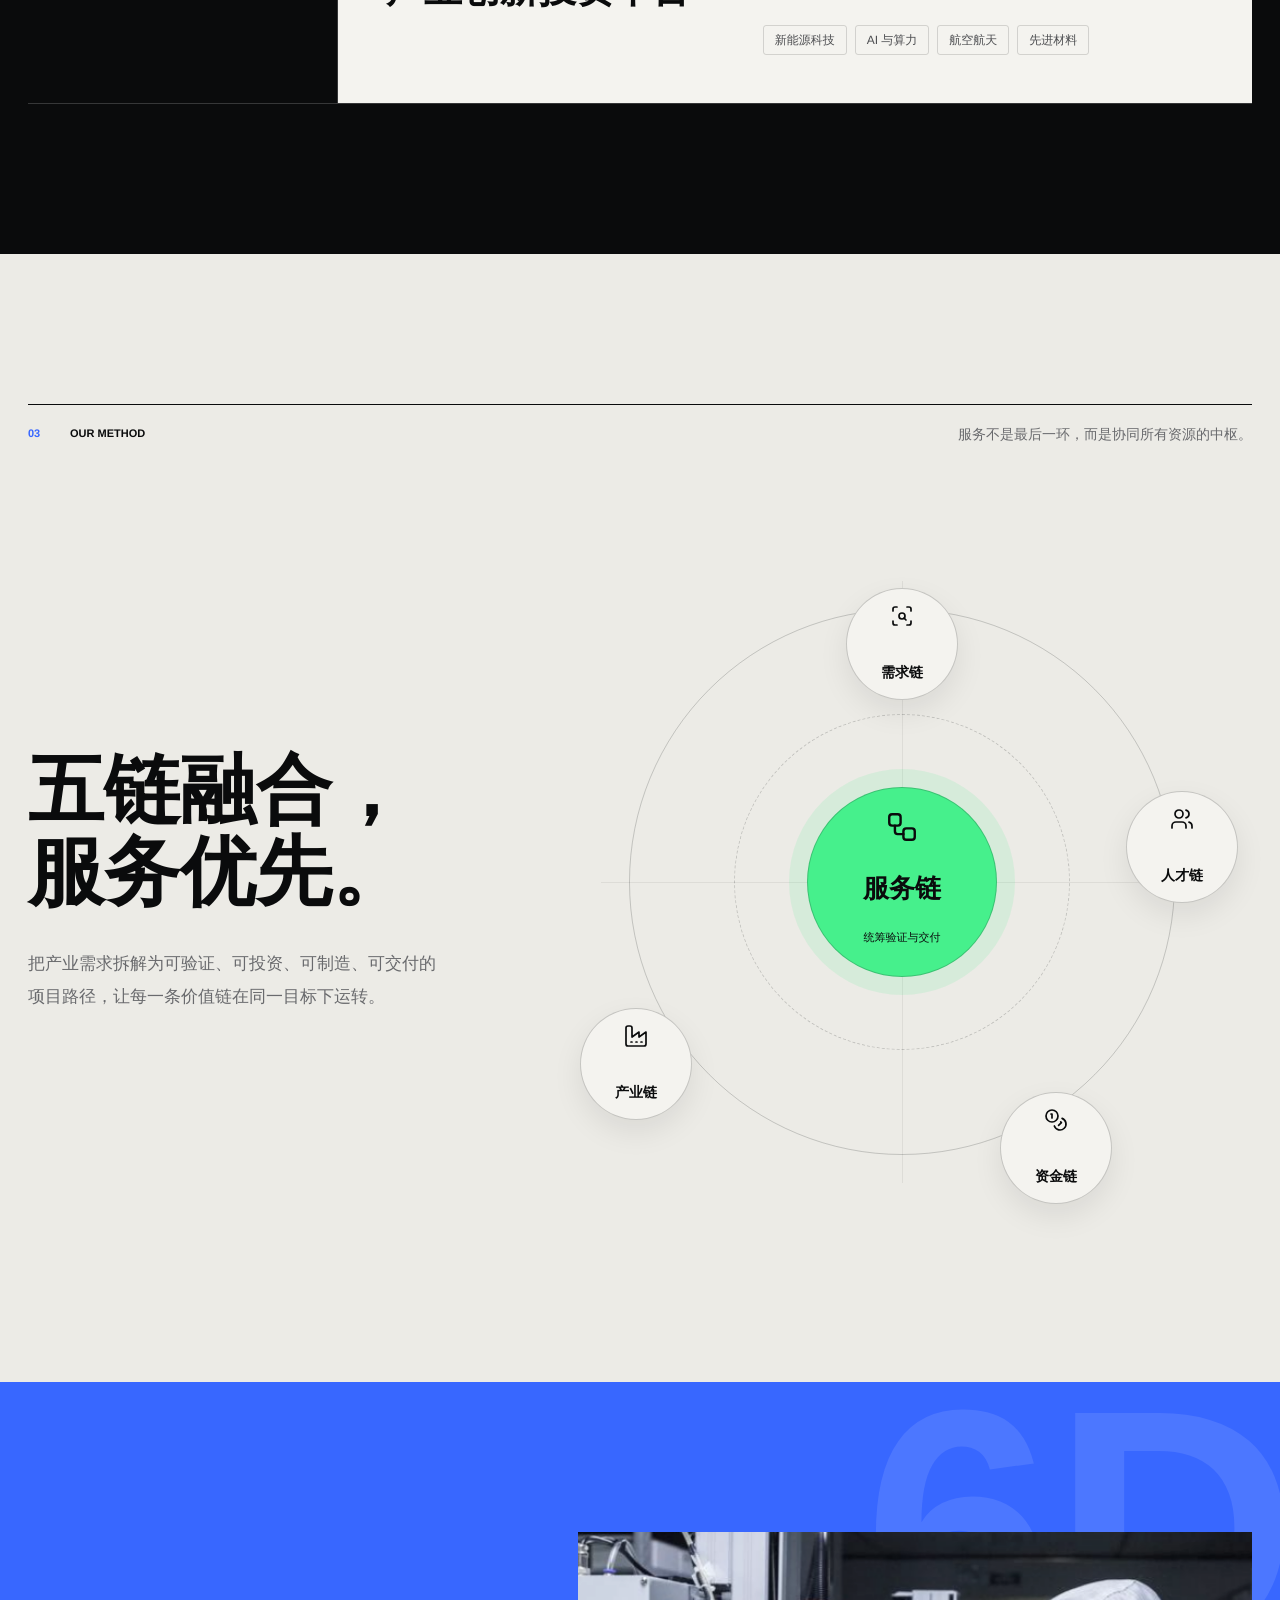
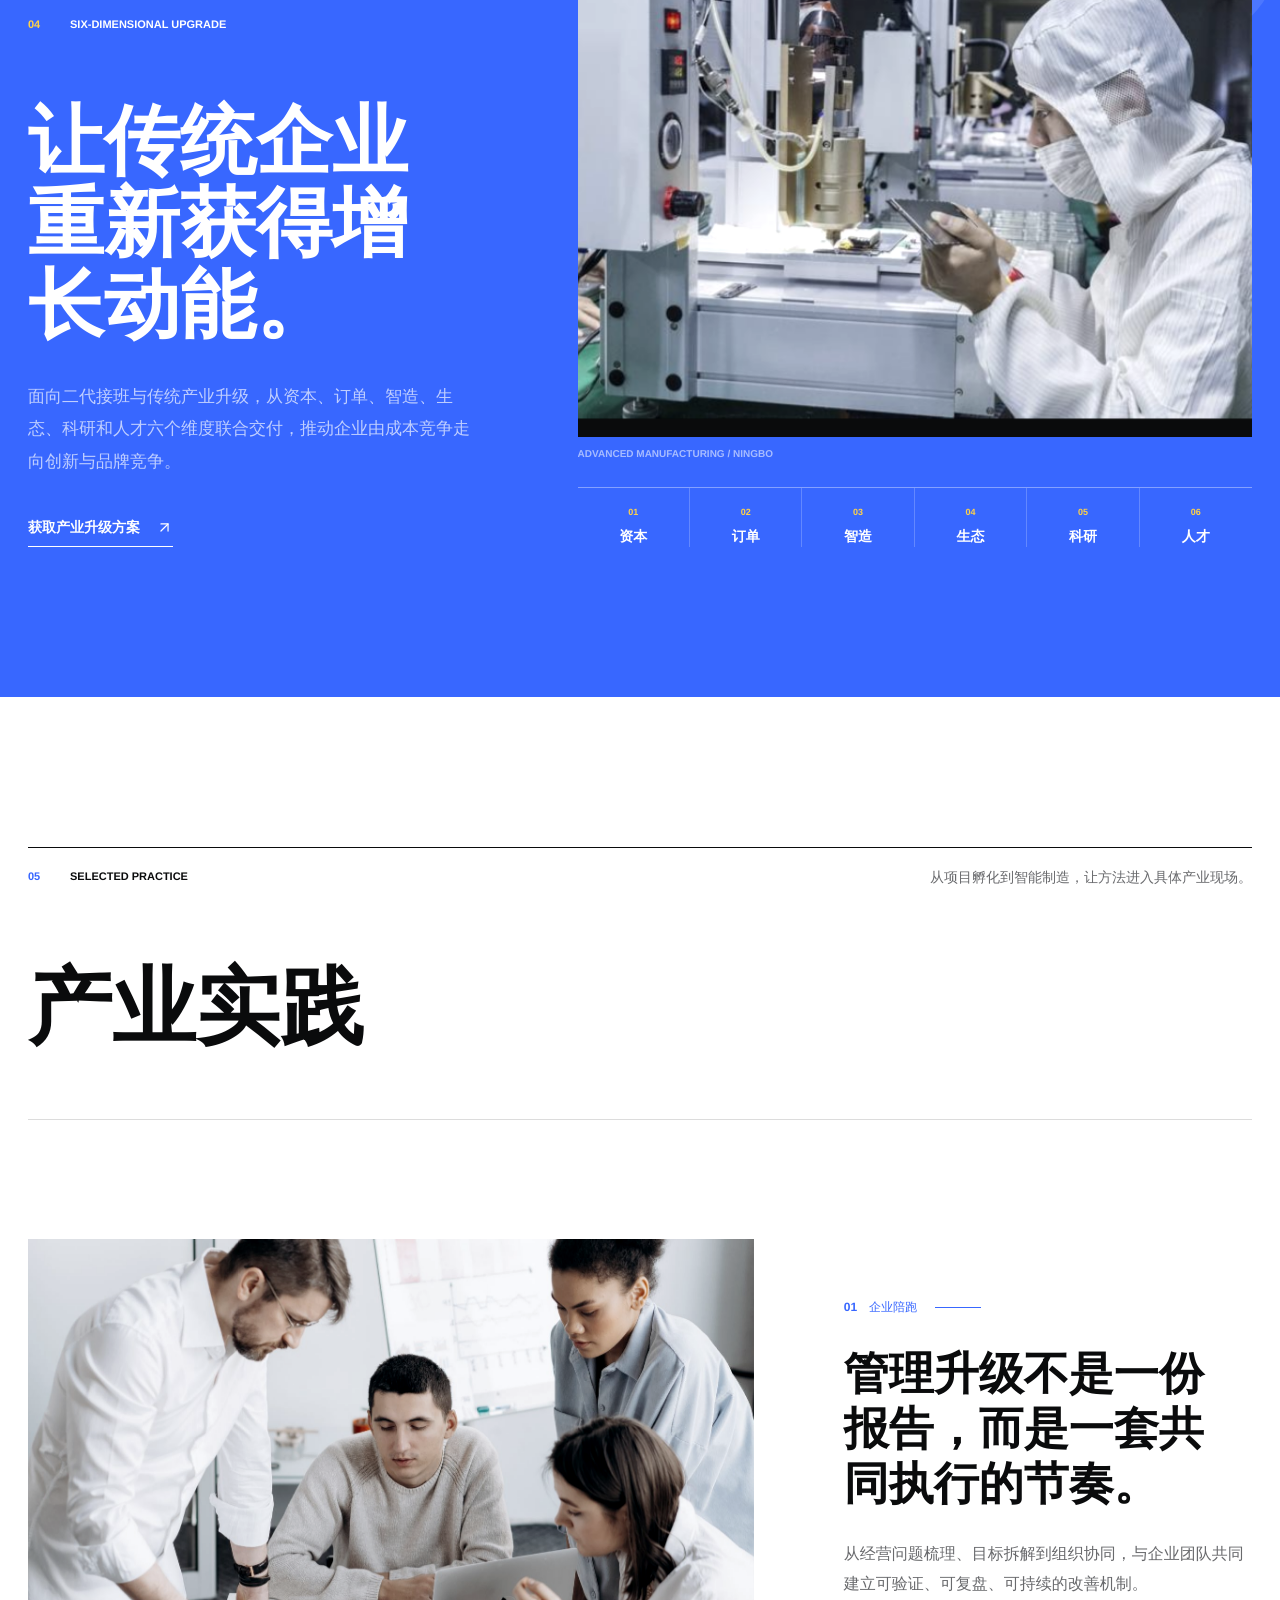
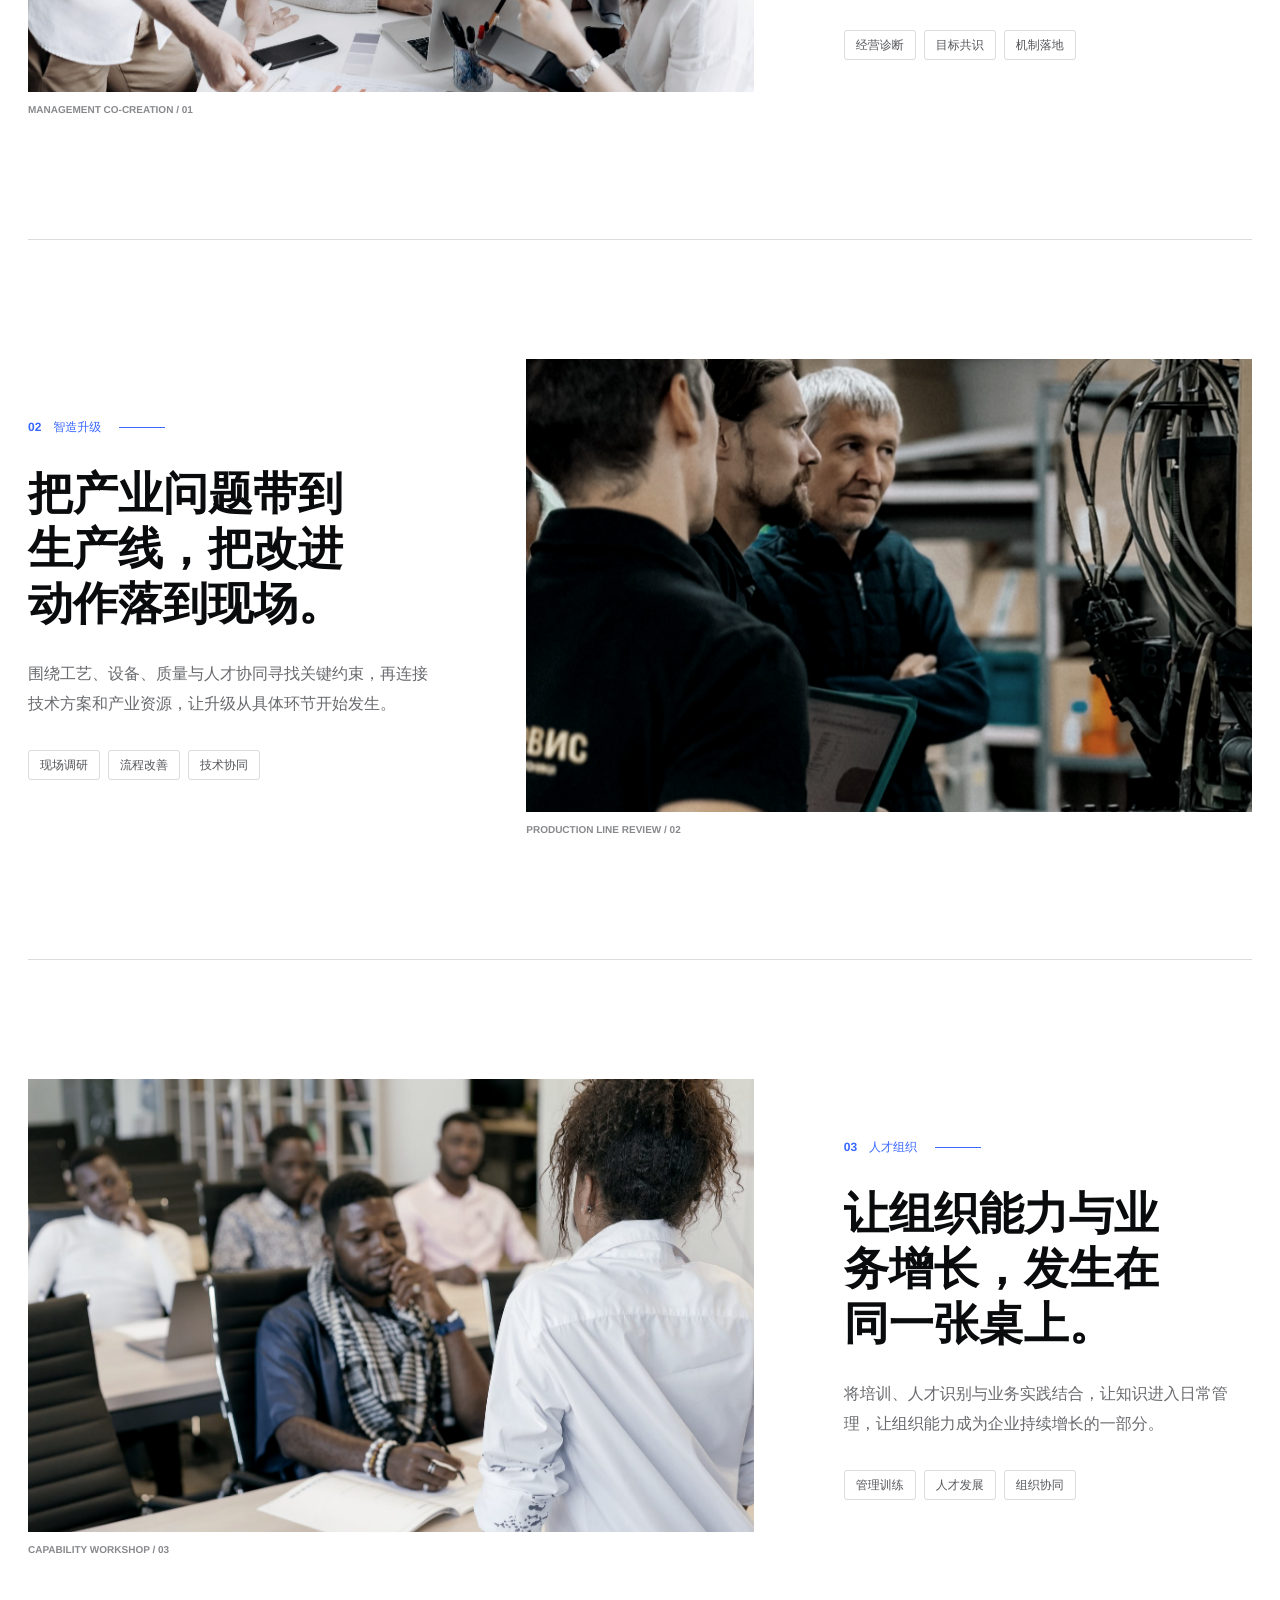
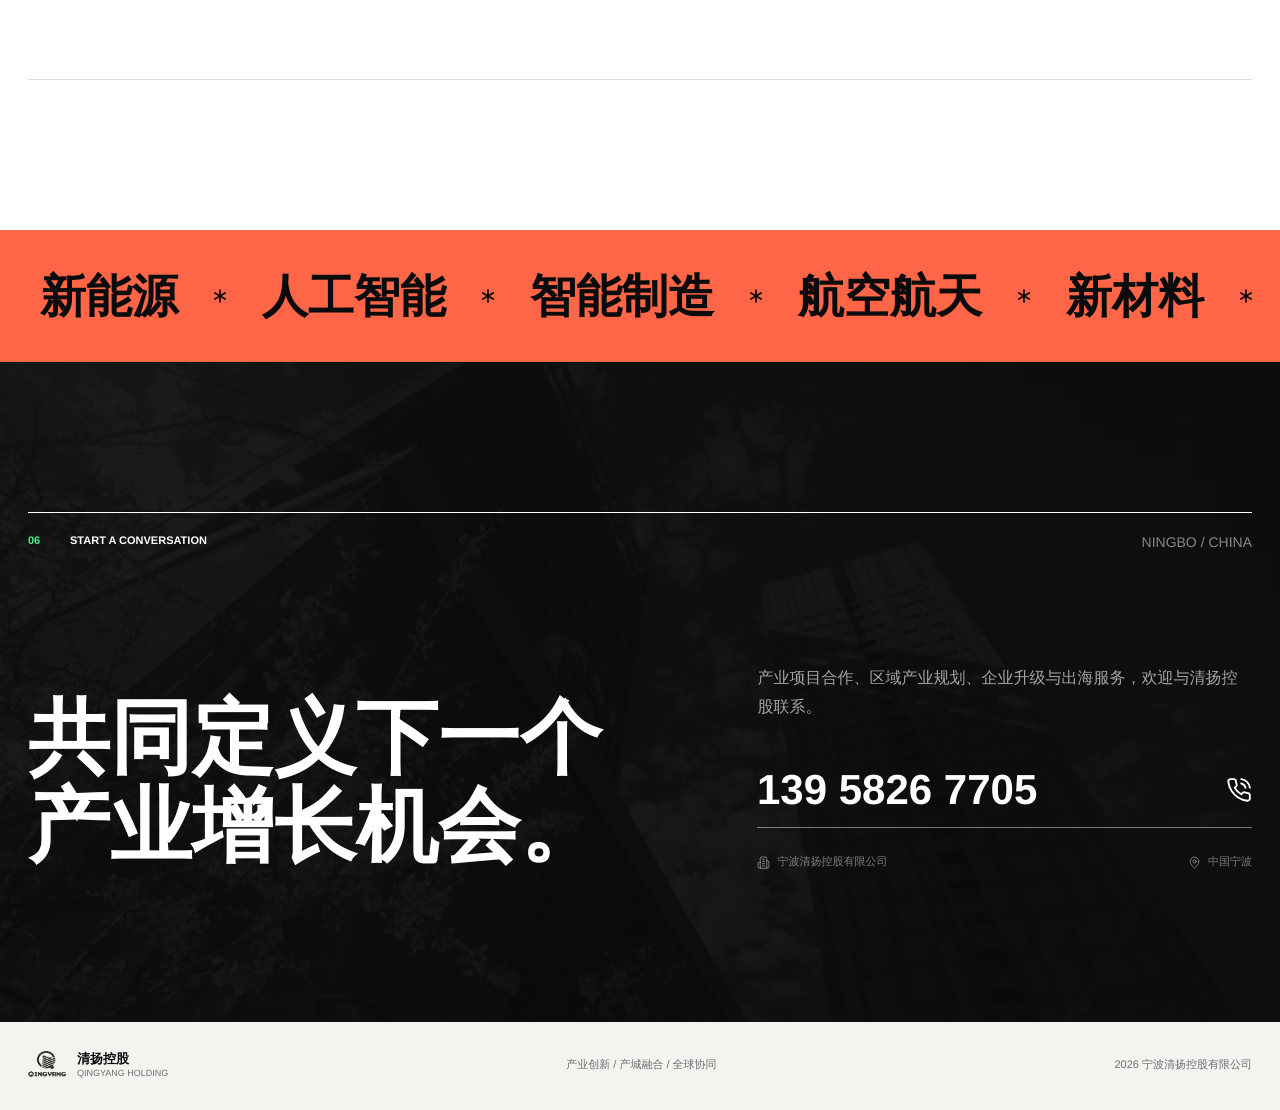
==== commit 6b451286: "Reimagine site as an interactive brand canvas" ====
--- a/index.html
+++ b/index.html
@@ -34,11 +34,12 @@
       name="twitter:image"
       content="https://xtulaze-creator.github.io/qingyang-holding-site/assets/qingyang-share.jpg"
     />
-    <meta name="theme-color" content="#f5f5f7" />
+    <meta name="theme-color" content="#f4f3ef" />
     <title>清扬控股｜产城生态发展服务中台</title>
     <link rel="canonical" href="https://xtulaze-creator.github.io/qingyang-holding-site/" />
     <link rel="icon" type="image/png" href="assets/qingyang-logo.png" />
-    <link rel="stylesheet" href="styles.css" />
+    <script>document.documentElement.classList.add("js");</script>
+    <link rel="stylesheet" href="styles.css?v=20260729-2" />
     <script type="application/ld+json">
       {
         "@context": "https://schema.org",
@@ -59,9 +60,11 @@
   </head>
   <body>
     <a class="skip-link" href="#main-content">跳到主要内容</a>
+    <div class="scroll-progress" aria-hidden="true"><span data-scroll-progress></span></div>
+
     <header class="site-header" data-header>
       <nav class="nav-shell" aria-label="主导航">
-        <a class="brand" href="#top" aria-label="清扬控股首页">
+        <a class="brand magnetic" href="#top" aria-label="清扬控股首页">
           <img src="assets/qingyang-logo.png" alt="清扬控股标志" />
           <span>清扬控股</span>
         </a>
@@ -74,136 +77,204 @@
           aria-controls="site-navigation"
           data-menu-button
         >
-          <span></span>
-          <span></span>
+          <i class="icon-menu" data-lucide="menu" aria-hidden="true"></i>
+          <i class="icon-close" data-lucide="x" aria-hidden="true"></i>
         </button>
 
         <div class="nav-links" id="site-navigation" data-nav-links>
-          <a href="#about" data-section-link>关于清扬</a>
-          <a href="#services" data-section-link>业务平台</a>
-          <a href="#method" data-section-link>服务体系</a>
-          <a href="#cases" data-section-link>实践案例</a>
-          <a class="nav-contact" href="#contact" data-section-link>联系我们</a>
+          <a href="#about" data-section-link><span>01</span>关于清扬</a>
+          <a href="#services" data-section-link><span>02</span>业务平台</a>
+          <a href="#method" data-section-link><span>03</span>服务体系</a>
+          <a href="#cases" data-section-link><span>04</span>产业实践</a>
+          <a class="nav-contact magnetic" href="#contact" data-section-link>
+            <span>05</span>联系我们
+            <i data-lucide="arrow-up-right" aria-hidden="true"></i>
+          </a>
         </div>
       </nav>
     </header>
 
     <main id="main-content" tabindex="-1">
       <span id="top" aria-hidden="true"></span>
-      <section class="hero" aria-labelledby="hero-title">
+
+      <section class="hero" aria-labelledby="hero-title" data-hero>
         <img
           class="hero-image"
           src="assets/ningbo-skyline.jpg"
           alt="宁波现代城市与产业建筑"
           fetchpriority="high"
+          data-hero-image
         />
-        <div class="hero-shade"></div>
+        <div class="hero-tint" aria-hidden="true"></div>
+        <canvas class="hero-canvas" data-network-canvas aria-hidden="true"></canvas>
+
         <div class="hero-content">
-          <p class="eyebrow hero-eyebrow reveal">五链融合 · 六维升级</p>
-          <h1 id="hero-title" class="reveal">清扬控股</h1>
-          <p class="hero-lead reveal">
-            连接产业、资本、人才与科技，<br />构建面向未来的产城生态。
-          </p>
-          <div class="hero-actions reveal">
-            <a class="button button-primary" href="#services">探索业务 <span aria-hidden="true">↓</span></a>
-            <a class="button button-light" href="tel:13958267705">联系清扬 <span aria-hidden="true">↗</span></a>
-          </div>
-        </div>
-        <a class="hero-scroll" href="#about" aria-label="向下浏览">
-          <span></span>
+          <div class="hero-meta reveal">
+            <span>NINGBO / CHINA</span>
+            <span>29.8683 N / 121.5440 E</span>
+          </div>
+
+          <div class="hero-title-wrap">
+            <p class="hero-kicker reveal">QINGYANG HOLDING</p>
+            <h1 id="hero-title" class="reveal">
+              <span>清扬</span>
+              <span>控股</span>
+            </h1>
+          </div>
+
+          <div class="hero-bottom">
+            <p class="hero-lead reveal">
+              让资本、科技与产业<br />
+              在真实场景中发生连接。
+            </p>
+            <div class="hero-actions reveal">
+              <a class="button button-light magnetic" href="#services">
+                探索八大平台
+                <i data-lucide="arrow-down" aria-hidden="true"></i>
+              </a>
+              <a class="circle-action magnetic" href="tel:13958267705" aria-label="联系清扬控股">
+                <i data-lucide="phone" aria-hidden="true"></i>
+              </a>
+            </div>
+          </div>
+        </div>
+
+        <a class="hero-scroll magnetic" href="#about" aria-label="向下浏览">
+          <i data-lucide="move-down" aria-hidden="true"></i>
         </a>
       </section>
 
       <section class="signal-band" aria-label="清扬控股核心能力">
         <div class="signal-item reveal">
-          <strong>8</strong>
-          <span>大服务平台</span>
+          <strong data-count="8">8</strong>
+          <span>BUSINESS PLATFORMS</span>
+          <p>八大服务平台</p>
         </div>
         <div class="signal-item reveal">
-          <strong>5</strong>
-          <span>链协同融合</span>
+          <strong data-count="5">5</strong>
+          <span>VALUE CHAINS</span>
+          <p>五链协同融合</p>
         </div>
         <div class="signal-item reveal">
-          <strong>6</strong>
-          <span>维企业升级</span>
-        </div>
-        <div class="signal-item reveal">
-          <strong>1</strong>
-          <span>体化产业交付</span>
+          <strong data-count="6">6</strong>
+          <span>UPGRADE DIMENSIONS</span>
+          <p>六维企业升级</p>
+        </div>
+        <div class="signal-item signal-statement reveal">
+          <i data-lucide="orbit" aria-hidden="true"></i>
+          <p>从一次连接，<br />到持续生长。</p>
         </div>
       </section>
 
       <section class="intro section" id="about">
-        <div class="section-shell intro-grid">
-          <div class="section-label reveal">
+        <div class="section-shell">
+          <div class="section-index reveal">
             <span>01</span>
-            <p>关于清扬</p>
-          </div>
-          <div class="intro-copy">
-            <h2 class="reveal">让创新真正走进产业，<br />让产业持续创造价值。</h2>
-            <div class="intro-detail reveal">
+            <p>ABOUT QINGYANG</p>
+          </div>
+
+          <div class="intro-statement">
+            <h2 class="reveal">
+              我们不只提供方案。<br />
+              我们让<span class="accent-word">创新</span>进入产业，<br />
+              让<span class="outline-word">产业</span>创造长期价值。
+            </h2>
+          </div>
+
+          <div class="intro-detail">
+            <p class="intro-deck reveal">
+              宁波清扬控股有限公司是一家产城生态发展服务企业，围绕产业真实需求，推动项目从发现、验证到产业化落地。
+            </p>
+            <div class="intro-columns reveal">
               <p>
-                宁波清扬控股有限公司是一家产城生态发展服务企业，围绕产业真实需求，协同产业链、资金链、人才链、创新链与服务链，推动项目从发现、验证到产业化落地。
+                协同产业链、资金链、人才链、创新链与服务链，打通技术、资本、组织与市场之间的关键断点。
               </p>
               <p>
-                我们服务区域、央国企、产业龙头、科研院所与成长型企业，以产业升级为主线，连接科技投资、智能制造、人才组织、资本与全球市场。
+                服务区域、央国企、产业龙头、科研院所与成长型企业，形成可验证、可投资、可制造、可交付的项目路径。
               </p>
             </div>
           </div>
         </div>
       </section>
 
-      <section class="services section" id="services">
+      <section class="kinetic-band" aria-label="清扬控股连接的核心资源">
+        <div class="kinetic-track" data-kinetic-track>
+          <span>产业</span><i data-lucide="plus" aria-hidden="true"></i>
+          <span>资本</span><i data-lucide="plus" aria-hidden="true"></i>
+          <span>人才</span><i data-lucide="plus" aria-hidden="true"></i>
+          <span>科技</span><i data-lucide="plus" aria-hidden="true"></i>
+          <span>城市</span><i data-lucide="plus" aria-hidden="true"></i>
+          <span>产业</span><i data-lucide="plus" aria-hidden="true"></i>
+          <span>资本</span><i data-lucide="plus" aria-hidden="true"></i>
+          <span>人才</span>
+        </div>
+      </section>
+
+      <section class="services section" id="services" data-service-section>
         <div class="section-shell">
-          <div class="section-heading reveal">
-            <div>
-              <p class="eyebrow">Business Platforms</p>
-              <h2>八大业务平台</h2>
-            </div>
-            <p>从产业创新到全球落地，提供贯穿项目全周期的系统服务。</p>
+          <div class="section-topline reveal">
+            <div class="section-index">
+              <span>02</span>
+              <p>BUSINESS PLATFORMS</p>
+            </div>
+            <p>从产业创新到全球落地，贯穿项目全周期。</p>
+          </div>
+
+          <div class="services-title reveal">
+            <h2>八大业务平台</h2>
+            <div class="service-progress" aria-hidden="true">
+              <span data-service-current>01</span>
+              <i></i>
+              <span>08</span>
+            </div>
           </div>
 
           <div class="service-explorer reveal">
             <div class="service-tabs" role="tablist" aria-label="业务平台">
               <button class="service-tab is-active" id="service-tab-0" type="button" role="tab" aria-selected="true" aria-controls="service-panel" tabindex="0" data-service="0">
-                <span>01</span>产业创新投资
+                <span>01</span><strong>产业创新投资</strong><i data-lucide="arrow-right" aria-hidden="true"></i>
               </button>
               <button class="service-tab" id="service-tab-1" type="button" role="tab" aria-selected="false" aria-controls="service-panel" tabindex="-1" data-service="1">
-                <span>02</span>央国企创新孵化
+                <span>02</span><strong>央国企创新孵化</strong><i data-lucide="arrow-right" aria-hidden="true"></i>
               </button>
               <button class="service-tab" id="service-tab-2" type="button" role="tab" aria-selected="false" aria-controls="service-panel" tabindex="-1" data-service="2">
-                <span>03</span>区域产业规划
+                <span>03</span><strong>区域产业规划</strong><i data-lucide="arrow-right" aria-hidden="true"></i>
               </button>
               <button class="service-tab" id="service-tab-3" type="button" role="tab" aria-selected="false" aria-controls="service-panel" tabindex="-1" data-service="3">
-                <span>04</span>院所成果转化
+                <span>04</span><strong>院所成果转化</strong><i data-lucide="arrow-right" aria-hidden="true"></i>
               </button>
               <button class="service-tab" id="service-tab-4" type="button" role="tab" aria-selected="false" aria-controls="service-panel" tabindex="-1" data-service="4">
-                <span>05</span>产业龙头 CVC
+                <span>05</span><strong>产业龙头 CVC</strong><i data-lucide="arrow-right" aria-hidden="true"></i>
               </button>
               <button class="service-tab" id="service-tab-5" type="button" role="tab" aria-selected="false" aria-controls="service-panel" tabindex="-1" data-service="5">
-                <span>06</span>产业集群整合
+                <span>06</span><strong>产业集群整合</strong><i data-lucide="arrow-right" aria-hidden="true"></i>
               </button>
               <button class="service-tab" id="service-tab-6" type="button" role="tab" aria-selected="false" aria-controls="service-panel" tabindex="-1" data-service="6">
-                <span>07</span>企业六维升级
+                <span>07</span><strong>企业六维升级</strong><i data-lucide="arrow-right" aria-hidden="true"></i>
               </button>
               <button class="service-tab" id="service-tab-7" type="button" role="tab" aria-selected="false" aria-controls="service-panel" tabindex="-1" data-service="7">
-                <span>08</span>产业出海服务
+                <span>08</span><strong>产业出海服务</strong><i data-lucide="arrow-right" aria-hidden="true"></i>
               </button>
             </div>
 
             <article class="service-panel" id="service-panel" role="tabpanel" aria-labelledby="service-tab-0" aria-live="polite" tabindex="0">
-              <div class="service-visual">
+              <div class="service-visual" data-service-visual>
                 <img data-service-image src="assets/chip-technology.jpg" alt="科技产业与芯片" />
-                <span class="service-index" data-service-index>01</span>
+                <div class="service-visual-grid" aria-hidden="true"></div>
+                <span class="service-coordinate">QY / PLATFORM</span>
               </div>
               <div class="service-content">
-                <p class="eyebrow" data-service-kicker>Innovation Capital</p>
-                <h3 data-service-title>产业创新投资平台</h3>
-                <p data-service-description>
-                  以产业需求为起点，围绕募资、投资、招商、并购与过桥服务，挖掘并培育具备产业化潜力的硬科技项目。
-                </p>
-                <div class="service-tags" data-service-tags>
-                  <span>新能源科技</span><span>AI 与算力</span><span>航空航天</span><span>先进材料</span>
+                <div>
+                  <p class="eyebrow" data-service-kicker>INNOVATION CAPITAL</p>
+                  <h3 data-service-title>产业创新投资平台</h3>
+                </div>
+                <div>
+                  <p data-service-description>
+                    以产业需求为起点，围绕募资、投资、招商、并购与过桥服务，挖掘并培育具备产业化潜力的硬科技项目。
+                  </p>
+                  <div class="service-tags" data-service-tags>
+                    <span>新能源科技</span><span>AI 与算力</span><span>航空航天</span><span>先进材料</span>
+                  </div>
                 </div>
               </div>
             </article>
@@ -213,58 +284,73 @@
 
       <section class="method section" id="method">
         <div class="section-shell">
-          <div class="method-intro reveal">
-            <p class="eyebrow">Our Method</p>
-            <h2>五链融合，服务优先。</h2>
-            <p>
-              以服务链为协同中枢，把产业需求拆解为可验证、可投资、可制造、可交付的项目路径。
-            </p>
-          </div>
-
-          <div class="chain-map reveal" aria-label="五链融合服务体系">
-            <div class="chain-node">
-              <span>01</span>
-              <strong>需求链</strong>
-              <p>识别产业真实问题</p>
-            </div>
-            <div class="chain-node">
-              <span>02</span>
-              <strong>人才链</strong>
-              <p>匹配专家与团队</p>
-            </div>
-            <div class="chain-node chain-core">
+          <div class="section-topline reveal">
+            <div class="section-index">
               <span>03</span>
-              <strong>服务链</strong>
-              <p>统筹验证与交付</p>
-            </div>
-            <div class="chain-node">
-              <span>04</span>
-              <strong>资金链</strong>
-              <p>链接耐心资本</p>
-            </div>
-            <div class="chain-node">
-              <span>05</span>
-              <strong>产业链</strong>
-              <p>形成规模化应用</p>
+              <p>OUR METHOD</p>
+            </div>
+            <p>服务不是最后一环，而是协同所有资源的中枢。</p>
+          </div>
+
+          <div class="method-layout">
+            <div class="method-copy reveal">
+              <h2>五链融合，<br />服务优先。</h2>
+              <p>
+                把产业需求拆解为可验证、可投资、可制造、可交付的项目路径，让每一条价值链在同一目标下运转。
+              </p>
+            </div>
+
+            <div class="orbit-stage reveal" data-orbit-stage aria-label="五链融合服务体系">
+              <div class="orbit-ring orbit-ring-one" aria-hidden="true"></div>
+              <div class="orbit-ring orbit-ring-two" aria-hidden="true"></div>
+              <div class="orbit-core">
+                <i data-lucide="workflow" aria-hidden="true"></i>
+                <span>服务链</span>
+                <small>统筹验证与交付</small>
+              </div>
+              <div class="orbit-node orbit-node-one">
+                <i data-lucide="scan-search" aria-hidden="true"></i>
+                <span>需求链</span>
+              </div>
+              <div class="orbit-node orbit-node-two">
+                <i data-lucide="users" aria-hidden="true"></i>
+                <span>人才链</span>
+              </div>
+              <div class="orbit-node orbit-node-three">
+                <i data-lucide="coins" aria-hidden="true"></i>
+                <span>资金链</span>
+              </div>
+              <div class="orbit-node orbit-node-four">
+                <i data-lucide="factory" aria-hidden="true"></i>
+                <span>产业链</span>
+              </div>
             </div>
           </div>
         </div>
       </section>
 
       <section class="upgrade section">
+        <div class="upgrade-number" aria-hidden="true">6D</div>
         <div class="section-shell upgrade-grid">
           <div class="upgrade-copy reveal">
-            <p class="eyebrow">Six-dimensional Upgrade</p>
-            <h2>企业六维升级</h2>
+            <div class="section-index">
+              <span>04</span>
+              <p>SIX-DIMENSIONAL UPGRADE</p>
+            </div>
+            <h2>让传统企业<br />重新获得增长动能。</h2>
             <p>
               面向二代接班与传统产业升级，从资本、订单、智造、生态、科研和人才六个维度联合交付，推动企业由成本竞争走向创新与品牌竞争。
             </p>
-            <a class="text-link" href="#contact">获取产业升级方案 <span aria-hidden="true">↗</span></a>
-          </div>
-          <div class="upgrade-visual reveal">
+            <a class="text-link magnetic" href="#contact">
+              获取产业升级方案
+              <i data-lucide="arrow-up-right" aria-hidden="true"></i>
+            </a>
+          </div>
+
+          <div class="upgrade-visual reveal" data-parallax>
             <figure class="upgrade-media">
               <img src="assets/advanced-manufacturing.jpg" alt="先进制造实验与生产环境" loading="lazy" />
-              <figcaption>从技术、设备到组织流程，建立可持续的产业升级路径。</figcaption>
+              <figcaption>ADVANCED MANUFACTURING / NINGBO</figcaption>
             </figure>
             <div class="upgrade-dimensions" aria-label="六维升级内容">
               <span><small>01</small>资本</span>
@@ -280,27 +366,30 @@
 
       <section class="cases section" id="cases">
         <div class="section-shell">
-          <div class="section-heading reveal">
-            <div>
-              <p class="eyebrow">Selected Practice</p>
-              <h2>产业实践</h2>
-            </div>
-            <p>从项目孵化到智能制造，以典型产业场景呈现清扬的方法与价值。</p>
+          <div class="section-topline reveal">
+            <div class="section-index">
+              <span>05</span>
+              <p>SELECTED PRACTICE</p>
+            </div>
+            <p>从项目孵化到智能制造，让方法进入具体产业现场。</p>
+          </div>
+          <div class="cases-title reveal">
+            <h2>产业实践</h2>
           </div>
 
           <div class="case-stories">
             <article class="case-story reveal">
-              <figure class="case-media">
+              <figure class="case-media" data-parallax>
                 <div class="case-image-stage">
                   <img src="assets/management-co-creation.jpg" alt="管理团队围绕经营数据和行动方案开展讨论" loading="lazy" />
                 </div>
-                <figcaption>从目标拆解到行动计划，在同一张桌上形成执行共识。</figcaption>
+                <figcaption>MANAGEMENT CO-CREATION / 01</figcaption>
               </figure>
               <div class="case-copy">
                 <div class="case-meta"><span>01</span><p>企业陪跑</p></div>
-                <h3>管理升级不是一份报告，<br />而是一套共同执行的节奏。</h3>
+                <h3>管理升级不是一份报告，而是一套共同执行的节奏。</h3>
                 <p>
-                  从经营问题梳理、目标拆解到组织协同，清扬与企业团队共同建立可验证、可复盘、可持续的改善机制。
+                  从经营问题梳理、目标拆解到组织协同，与企业团队共同建立可验证、可复盘、可持续的改善机制。
                 </p>
                 <ul class="case-tags" aria-label="服务内容">
                   <li>经营诊断</li>
@@ -311,15 +400,15 @@
             </article>
 
             <article class="case-story is-reverse reveal">
-              <figure class="case-media">
+              <figure class="case-media" data-parallax>
                 <div class="case-image-stage">
                   <img src="assets/production-line-review.jpg" alt="工程师在生产设备旁分析现场问题" loading="lazy" />
                 </div>
-                <figcaption>围绕设备与工艺开展现场诊断，定位关键约束。</figcaption>
+                <figcaption>PRODUCTION LINE REVIEW / 02</figcaption>
               </figure>
               <div class="case-copy">
                 <div class="case-meta"><span>02</span><p>智造升级</p></div>
-                <h3>把产业问题带到生产线，<br />把改进动作落到现场。</h3>
+                <h3>把产业问题带到生产线，把改进动作落到现场。</h3>
                 <p>
                   围绕工艺、设备、质量与人才协同寻找关键约束，再连接技术方案和产业资源，让升级从具体环节开始发生。
                 </p>
@@ -332,15 +421,15 @@
             </article>
 
             <article class="case-story reveal">
-              <figure class="case-media">
+              <figure class="case-media" data-parallax>
                 <div class="case-image-stage">
                   <img src="assets/team-capability-workshop.jpg" alt="讲师面向团队开展能力培训与交流" loading="lazy" />
                 </div>
-                <figcaption>通过培训、讨论与复盘，把方法转化为组织能力。</figcaption>
+                <figcaption>CAPABILITY WORKSHOP / 03</figcaption>
               </figure>
               <div class="case-copy">
                 <div class="case-meta"><span>03</span><p>人才组织</p></div>
-                <h3>让组织能力与业务增长，<br />发生在同一张桌上。</h3>
+                <h3>让组织能力与业务增长，发生在同一张桌上。</h3>
                 <p>
                   将培训、人才识别与业务实践结合，让知识进入日常管理，让组织能力成为企业持续增长的一部分。
                 </p>
@@ -356,36 +445,43 @@
       </section>
 
       <section class="sectors" aria-label="重点产业方向">
-        <div class="sector-track">
-          <span>新能源</span>
-          <i></i>
+        <div class="sector-track" data-sector-track>
+          <span>新能源</span><i data-lucide="asterisk" aria-hidden="true"></i>
+          <span>人工智能</span><i data-lucide="asterisk" aria-hidden="true"></i>
+          <span>智能制造</span><i data-lucide="asterisk" aria-hidden="true"></i>
+          <span>航空航天</span><i data-lucide="asterisk" aria-hidden="true"></i>
+          <span>新材料</span><i data-lucide="asterisk" aria-hidden="true"></i>
+          <span>生命健康</span><i data-lucide="asterisk" aria-hidden="true"></i>
+          <span>绿色交通</span><i data-lucide="asterisk" aria-hidden="true"></i>
+          <span>新能源</span><i data-lucide="asterisk" aria-hidden="true"></i>
           <span>人工智能</span>
-          <i></i>
-          <span>智能制造</span>
-          <i></i>
-          <span>航空航天</span>
-          <i></i>
-          <span>新材料</span>
-          <i></i>
-          <span>生命健康</span>
-          <i></i>
-          <span>绿色交通</span>
         </div>
       </section>
 
       <section class="contact section" id="contact">
         <div class="contact-background" aria-hidden="true"></div>
-        <div class="section-shell contact-grid">
-          <div class="contact-copy reveal">
-            <p class="eyebrow">Start a Conversation</p>
-            <h2>共同定义下一个<br />产业增长机会。</h2>
-          </div>
-          <div class="contact-detail reveal">
-            <p>产业项目合作、区域产业规划、企业升级与出海服务，欢迎与清扬控股联系。</p>
-            <a class="contact-phone" href="tel:13958267705">139 5826 7705 <span aria-hidden="true">↗</span></a>
-            <div class="contact-meta">
-              <span>宁波清扬控股有限公司</span>
-              <span>中国 · 宁波</span>
+        <div class="contact-noise" aria-hidden="true"></div>
+        <div class="section-shell">
+          <div class="section-topline reveal">
+            <div class="section-index">
+              <span>06</span>
+              <p>START A CONVERSATION</p>
+            </div>
+            <p>NINGBO / CHINA</p>
+          </div>
+
+          <div class="contact-main">
+            <h2 class="reveal">共同定义下一个<br />产业增长机会。</h2>
+            <div class="contact-detail reveal">
+              <p>产业项目合作、区域产业规划、企业升级与出海服务，欢迎与清扬控股联系。</p>
+              <a class="contact-phone magnetic" href="tel:13958267705">
+                <span>139 5826 7705</span>
+                <i data-lucide="phone-call" aria-hidden="true"></i>
+              </a>
+              <div class="contact-meta">
+                <span><i data-lucide="building-2" aria-hidden="true"></i>宁波清扬控股有限公司</span>
+                <span><i data-lucide="map-pin" aria-hidden="true"></i>中国宁波</span>
+              </div>
             </div>
           </div>
         </div>
@@ -398,16 +494,19 @@
           <img src="assets/qingyang-logo.png" alt="" />
           <div>
             <strong>清扬控股</strong>
-            <span>Qingyang Holding</span>
-          </div>
-        </div>
-        <p>产业创新 · 产城融合 · 全球协同</p>
-        <p>© <span data-year></span> 宁波清扬控股有限公司</p>
+            <span>QINGYANG HOLDING</span>
+          </div>
+        </div>
+        <p>产业创新 / 产城融合 / 全球协同</p>
+        <p><span data-year></span> 宁波清扬控股有限公司</p>
       </div>
     </footer>
 
-    <button class="back-to-top" type="button" aria-label="返回顶部" data-back-to-top>↑</button>
-
-    <script src="script.js"></script>
+    <button class="back-to-top magnetic" type="button" aria-label="返回顶部" data-back-to-top>
+      <i data-lucide="arrow-up" aria-hidden="true"></i>
+    </button>
+
+    <script defer src="assets/lucide.min.js?v=0.468.0"></script>
+    <script defer src="script.js?v=20260729-2"></script>
   </body>
 </html>
--- a/styles.css
+++ b/styles.css
@@ -1,16 +1,20 @@
 :root {
-  --page: #f5f5f7;
+  --paper: #f4f3ef;
   --surface: #ffffff;
-  --ink: #111214;
-  --muted: #68686d;
-  --line: rgba(17, 18, 20, 0.12);
-  --brand: #0077b8;
-  --brand-deep: #00334f;
-  --accent: #f2b84b;
-  --green: #0f806e;
-  --max-width: 1240px;
-  --side: clamp(20px, 5vw, 72px);
-  --radius: 6px;
+  --ink: #0a0b0c;
+  --ink-soft: #17191b;
+  --muted: #696a6d;
+  --line: rgba(10, 11, 12, 0.14);
+  --line-light: rgba(255, 255, 255, 0.18);
+  --electric: #46f08c;
+  --cobalt: #3867ff;
+  --sun: #ffd249;
+  --coral: #ff6647;
+  --max-width: 1360px;
+  --side: max(28px, calc((100vw - var(--max-width)) / 2));
+  --ease-out: cubic-bezier(0.16, 1, 0.3, 1);
+  --ease-spring: cubic-bezier(0.34, 1.56, 0.64, 1);
+  --service-accent: var(--electric);
 }
 
 * {
@@ -24,39 +28,28 @@
 
 body {
   margin: 0;
+  overflow-x: hidden;
   color: var(--ink);
-  background: var(--page);
+  background: var(--paper);
   font-family: -apple-system, BlinkMacSystemFont, "SF Pro Display", "PingFang SC", "Hiragino Sans GB", "Microsoft YaHei", sans-serif;
   font-size: 16px;
   line-height: 1.6;
   letter-spacing: 0;
   -webkit-font-smoothing: antialiased;
+  text-rendering: geometricPrecision;
 }
 
 body.menu-open {
   overflow: hidden;
 }
 
-.skip-link {
-  position: fixed;
-  z-index: 100;
-  top: 10px;
-  left: 10px;
-  padding: 9px 14px;
-  color: #fff;
-  background: var(--ink);
-  border-radius: 4px;
-  font-size: 13px;
-  font-weight: 620;
-  transform: translateY(-160%);
-  transition: transform 160ms ease;
-}
-
-.skip-link:focus {
-  transform: translateY(0);
-}
-
-img {
+::selection {
+  color: var(--ink);
+  background: var(--electric);
+}
+
+img,
+canvas {
   display: block;
   max-width: 100%;
 }
@@ -72,12 +65,25 @@
 }
 
 button {
+  color: inherit;
   font: inherit;
 }
 
+svg {
+  flex: none;
+  stroke-width: 1.7;
+}
+
 :focus-visible {
-  outline: 2px solid var(--accent);
-  outline-offset: 4px;
+  outline: 2px solid var(--cobalt);
+  outline-offset: 5px;
+}
+
+h1,
+h2,
+h3,
+p {
+  margin-top: 0;
 }
 
 h1,
@@ -95,26 +101,78 @@
   outline: none;
 }
 
+.skip-link {
+  position: fixed;
+  z-index: 120;
+  top: 12px;
+  left: 12px;
+  padding: 10px 15px;
+  color: #fff;
+  background: var(--ink);
+  border-radius: 4px;
+  font-size: 13px;
+  font-weight: 650;
+  transform: translateY(-180%);
+  transition: transform 180ms ease;
+}
+
+.skip-link:focus {
+  transform: translateY(0);
+}
+
+.scroll-progress {
+  position: fixed;
+  z-index: 110;
+  inset: 0 0 auto;
+  height: 2px;
+  pointer-events: none;
+}
+
+.scroll-progress span {
+  display: block;
+  width: 100%;
+  height: 100%;
+  background: var(--electric);
+  transform: scaleX(0);
+  transform-origin: left;
+  will-change: transform;
+}
+
 .site-header {
   position: fixed;
-  z-index: 50;
+  z-index: 90;
   inset: 0 0 auto;
-  height: 64px;
+  height: 72px;
   color: #fff;
-  transition: color 240ms ease, background-color 240ms ease, box-shadow 240ms ease;
+  transition: color 300ms ease, background-color 300ms ease, border-color 300ms ease;
+}
+
+.site-header::after {
+  content: "";
+  position: absolute;
+  right: 0;
+  bottom: 0;
+  left: 0;
+  height: 1px;
+  background: rgba(255, 255, 255, 0.14);
+  transition: background-color 300ms ease;
 }
 
 .site-header.is-scrolled,
 .site-header.is-open {
   color: var(--ink);
-  background: rgba(250, 250, 252, 0.82);
-  box-shadow: 0 1px 0 rgba(17, 18, 20, 0.08);
-  -webkit-backdrop-filter: saturate(180%) blur(20px);
-  backdrop-filter: saturate(180%) blur(20px);
+  background: rgba(244, 243, 239, 0.88);
+  -webkit-backdrop-filter: saturate(160%) blur(20px);
+  backdrop-filter: saturate(160%) blur(20px);
+}
+
+.site-header.is-scrolled::after,
+.site-header.is-open::after {
+  background: var(--line);
 }
 
 .nav-shell {
-  width: min(100% - 2 * var(--side), var(--max-width));
+  width: min(calc(100% - 2 * var(--side)), var(--max-width));
   height: 100%;
   margin: 0 auto;
   display: flex;
@@ -124,13 +182,14 @@
 
 .brand {
   position: relative;
-  z-index: 2;
+  z-index: 3;
   display: inline-flex;
   align-items: center;
-  gap: 10px;
+  gap: 11px;
   font-size: 15px;
-  font-weight: 650;
+  font-weight: 680;
   line-height: 1;
+  will-change: transform;
 }
 
 .brand img {
@@ -139,7 +198,7 @@
   object-fit: contain;
   object-position: 50% 28%;
   filter: grayscale(1) brightness(0) invert(1);
-  transition: filter 240ms ease, opacity 180ms ease;
+  transition: filter 300ms ease, opacity 180ms ease;
 }
 
 .site-header.is-scrolled .brand img,
@@ -150,33 +209,42 @@
 .nav-links {
   display: flex;
   align-items: center;
-  gap: clamp(18px, 2.5vw, 36px);
+  gap: 34px;
   font-size: 13px;
-  font-weight: 520;
+  font-weight: 570;
 }
 
 .nav-links a {
   position: relative;
-  padding: 8px 0;
-  opacity: 0.86;
+  display: inline-flex;
+  align-items: center;
+  gap: 7px;
+  opacity: 0.78;
   transition: opacity 180ms ease;
+}
+
+.nav-links a > span {
+  display: none;
+  font-size: 10px;
+  font-variant-numeric: tabular-nums;
 }
 
 .nav-links a::after {
   content: "";
   position: absolute;
   right: 0;
-  bottom: 2px;
+  bottom: -8px;
   left: 0;
   height: 1px;
   background: currentColor;
   transform: scaleX(0);
   transform-origin: right;
-  transition: transform 220ms ease;
+  transition: transform 260ms var(--ease-out);
 }
 
 .nav-links a:hover,
-.nav-links a:focus-visible {
+.nav-links a:focus-visible,
+.nav-links a.is-current {
   opacity: 1;
 }
 
@@ -187,78 +255,74 @@
   transform-origin: left;
 }
 
-.nav-links a.is-current {
+.nav-links .nav-contact {
+  min-height: 38px;
+  padding: 0 15px;
+  color: var(--ink);
+  border-radius: 4px;
+  background: var(--electric);
   opacity: 1;
-}
-
-.nav-links .nav-contact {
-  padding: 7px 15px;
-  color: #fff;
-  background: var(--ink);
-  border-radius: 999px;
-  opacity: 1;
+  will-change: transform;
 }
 
 .nav-links .nav-contact::after {
   display: none;
 }
 
-.nav-links .nav-contact.is-current {
-  background: var(--brand);
+.nav-contact svg {
+  width: 15px;
+  height: 15px;
 }
 
 .menu-button {
   position: relative;
-  z-index: 2;
+  z-index: 3;
   display: none;
-  width: 36px;
-  height: 36px;
+  width: 42px;
+  height: 42px;
   padding: 0;
-  color: inherit;
+  place-items: center;
   border: 0;
   background: transparent;
   cursor: pointer;
 }
 
-.menu-button span {
+.menu-button svg {
   position: absolute;
-  left: 8px;
-  width: 20px;
-  height: 1.5px;
-  background: currentColor;
-  transition: transform 220ms ease, top 220ms ease;
-}
-
-.menu-button span:first-child {
-  top: 14px;
-}
-
-.menu-button span:last-child {
-  top: 21px;
-}
-
-.menu-button[aria-expanded="true"] span:first-child {
-  top: 18px;
-  transform: rotate(45deg);
-}
-
-.menu-button[aria-expanded="true"] span:last-child {
-  top: 18px;
-  transform: rotate(-45deg);
+  width: 23px;
+  height: 23px;
+  transition: opacity 180ms ease, transform 300ms var(--ease-spring);
+}
+
+.menu-button .icon-close {
+  opacity: 0;
+  transform: rotate(-45deg) scale(0.7);
+}
+
+.menu-button[aria-expanded="true"] .icon-menu {
+  opacity: 0;
+  transform: rotate(45deg) scale(0.7);
+}
+
+.menu-button[aria-expanded="true"] .icon-close {
+  opacity: 1;
+  transform: rotate(0) scale(1);
 }
 
 .hero {
   position: relative;
-  min-height: 560px;
-  height: 88svh;
-  max-height: 820px;
+  min-height: 680px;
+  height: calc(100svh - 44px);
+  max-height: 940px;
   overflow: hidden;
   color: #fff;
-  background: #1c4f63;
+  background: #0c171c;
+  isolation: isolate;
 }
 
 .hero-image,
-.hero-shade {
+.hero-tint,
+.hero-canvas {
   position: absolute;
   inset: 0;
   width: 100%;
@@ -266,106 +330,127 @@
 }
 
 .hero-image {
+  z-index: -3;
+  max-width: none;
   object-fit: cover;
   object-position: 50% 48%;
-  transform: scale(1.025);
-  animation: hero-settle 1.4s cubic-bezier(0.2, 0.65, 0.25, 1) forwards;
-}
-
-.hero-shade {
-  background: linear-gradient(90deg, rgba(5, 18, 25, 0.76) 0%, rgba(6, 27, 39, 0.4) 48%, rgba(5, 20, 29, 0.14) 100%);
+  filter: saturate(0.74) contrast(1.1) brightness(0.78);
+  transform: scale(1.08);
+  animation: hero-image-in 1.8s var(--ease-out) forwards;
+  will-change: transform;
+}
+
+.hero-tint {
+  z-index: -2;
+  background: rgba(4, 11, 14, 0.38);
+}
+
+.hero-canvas {
+  z-index: -1;
+  max-width: none;
+  opacity: 0.8;
+  mix-blend-mode: screen;
+  pointer-events: none;
 }
 
 .hero-content {
-  position: relative;
-  z-index: 1;
-  width: min(100% - 2 * var(--side), var(--max-width));
+  width: min(calc(100% - 2 * var(--side)), var(--max-width));
   height: 100%;
   margin: 0 auto;
-  padding-top: 132px;
+  padding: 104px 0 48px;
+  display: grid;
+  grid-template-rows: auto 1fr auto;
+}
+
+.hero-meta {
   display: flex;
-  flex-direction: column;
-  justify-content: center;
-  align-items: flex-start;
-}
-
-.eyebrow {
-  margin: 0 0 18px;
-  color: var(--brand);
-  font-size: 12px;
-  font-weight: 700;
-  letter-spacing: 0.08em;
-  text-transform: uppercase;
-}
-
-.hero-eyebrow {
-  margin-bottom: 20px;
-  color: rgba(255, 255, 255, 0.82);
-  font-size: 14px;
-  letter-spacing: 0.04em;
+  justify-content: space-between;
+  color: rgba(255, 255, 255, 0.62);
+  font-size: 11px;
+  font-weight: 620;
+  line-height: 1;
+  font-variant-numeric: tabular-nums;
+}
+
+.hero-title-wrap {
+  align-self: center;
+  padding-top: 34px;
+}
+
+.hero-kicker {
+  margin-bottom: 16px;
+  color: var(--electric);
+  font-size: 13px;
+  font-weight: 720;
 }
 
 .hero h1 {
-  max-width: 900px;
+  max-width: 1020px;
   margin: 0;
-  font-size: clamp(64px, 8vw, 112px);
-  font-weight: 680;
-  line-height: 0.96;
+  display: flex;
+  flex-wrap: wrap;
+  gap: 0 0.11em;
+  font-size: 132px;
+  font-weight: 740;
+  line-height: 0.9;
   letter-spacing: 0;
 }
 
+.hero h1 span:last-child {
+  color: transparent;
+  -webkit-text-stroke: 1.5px rgba(255, 255, 255, 0.82);
+}
+
+.hero-bottom {
+  padding-top: 26px;
+  display: flex;
+  align-items: flex-end;
+  justify-content: space-between;
+  gap: 48px;
+  border-top: 1px solid rgba(255, 255, 255, 0.24);
+}
+
 .hero-lead {
-  margin: 36px 0 0;
-  font-size: clamp(24px, 2.6vw, 38px);
-  font-weight: 520;
-  line-height: 1.4;
+  margin: 0;
+  font-size: 30px;
+  font-weight: 530;
+  line-height: 1.35;
 }
 
 .hero-actions {
   display: flex;
-  gap: 12px;
-  margin-top: 44px;
+  align-items: center;
+  gap: 10px;
 }
 
 .button {
-  min-height: 46px;
-  padding: 11px 20px;
+  min-height: 52px;
+  padding: 0 20px;
   display: inline-flex;
   align-items: center;
   justify-content: center;
-  gap: 16px;
+  gap: 18px;
   border: 1px solid transparent;
-  border-radius: 999px;
+  border-radius: 4px;
   font-size: 14px;
-  font-weight: 620;
-  transition: transform 180ms ease, background-color 180ms ease, color 180ms ease;
-}
-
-.button:hover,
-.button:focus-visible {
-  transform: translateY(-2px);
-}
-
-.button:active {
-  transform: translateY(0) scale(0.98);
-}
-
-.button-primary {
+  font-weight: 680;
+  transition: color 220ms ease, background-color 220ms ease, border-color 220ms ease;
+  will-change: transform;
+}
+
+.button svg {
+  width: 17px;
+  height: 17px;
+}
+
+.button-light {
   color: var(--ink);
   background: #fff;
 }
 
-.button-light {
-  color: #fff;
-  border-color: rgba(255, 255, 255, 0.45);
-  background: rgba(255, 255, 255, 0.08);
-  -webkit-backdrop-filter: blur(12px);
-  backdrop-filter: blur(12px);
-}
-
 .button-light:hover,
 .button-light:focus-visible {
-  background: rgba(255, 255, 255, 0.18);
+  background: var(--electric);
 }
 
 .button-dark {
@@ -375,192 +460,345 @@
 
 .button-dark:hover,
 .button-dark:focus-visible {
-  background: #303135;
+  color: var(--ink);
+  background: var(--electric);
 }
 
 .button-outline {
+  border-color: var(--line);
+}
+
+.circle-action,
+.hero-scroll {
+  display: grid;
+  place-items: center;
+  border: 1px solid rgba(255, 255, 255, 0.4);
+  border-radius: 50%;
+  transition: color 220ms ease, background-color 220ms ease, border-color 220ms ease;
+  will-change: transform;
+}
+
+.circle-action {
+  width: 52px;
+  height: 52px;
+}
+
+.circle-action:hover,
+.circle-action:focus-visible,
+.hero-scroll:hover,
+.hero-scroll:focus-visible {
   color: var(--ink);
-  border-color: var(--line);
-  background: transparent;
-}
-
-.button-outline:hover,
-.button-outline:focus-visible {
-  border-color: var(--ink);
-  background: rgba(17, 18, 20, 0.04);
+  border-color: var(--electric);
+  background: var(--electric);
+}
+
+.circle-action svg {
+  width: 18px;
+  height: 18px;
 }
 
 .hero-scroll {
   position: absolute;
   z-index: 2;
   right: var(--side);
-  bottom: 34px;
-  width: 32px;
+  top: 50%;
+  width: 48px;
   height: 48px;
-  border: 1px solid rgba(255, 255, 255, 0.45);
-  border-radius: 999px;
-}
-
-.hero-scroll span {
-  position: absolute;
-  top: 10px;
-  left: 50%;
-  width: 4px;
-  height: 4px;
-  margin-left: -2px;
-  border-radius: 50%;
-  background: #fff;
-  animation: scroll-cue 1.8s ease-in-out infinite;
+  animation: scroll-float 2.8s ease-in-out infinite;
+}
+
+.hero-scroll svg {
+  width: 18px;
+  height: 18px;
 }
 
 .signal-band {
-  min-height: 146px;
-  padding: 0 var(--side);
+  min-height: 178px;
   display: grid;
-  grid-template-columns: repeat(4, 1fr);
-  align-items: stretch;
+  grid-template-columns: repeat(4, minmax(0, 1fr));
   color: #fff;
   background: var(--ink);
 }
 
 .signal-item {
-  min-height: 146px;
-  padding: 28px clamp(16px, 3vw, 44px);
+  min-width: 0;
+  padding: 30px max(28px, calc((100vw - var(--max-width)) / 2 + 28px));
+  display: grid;
+  align-content: center;
+  border-right: 1px solid var(--line-light);
+}
+
+.signal-item:first-child {
+  padding-left: var(--side);
+}
+
+.signal-item:last-child {
+  padding-right: var(--side);
+  border-right: 0;
+}
+
+.signal-item strong {
+  font-size: 58px;
+  font-weight: 560;
+  line-height: 0.9;
+  font-variant-numeric: tabular-nums;
+}
+
+.signal-item > span {
+  margin-top: 15px;
+  color: var(--electric);
+  font-size: 10px;
+  font-weight: 720;
+}
+
+.signal-item > p {
+  margin: 3px 0 0;
+  color: rgba(255, 255, 255, 0.56);
+  font-size: 13px;
+}
+
+.signal-statement {
+  grid-template-columns: auto 1fr;
+  align-items: center;
+  gap: 22px;
+}
+
+.signal-statement svg {
+  width: 38px;
+  height: 38px;
+  color: var(--sun);
+}
+
+.signal-statement > p {
+  margin: 0;
+  color: #fff;
+  font-size: 18px;
+  font-weight: 580;
+  line-height: 1.45;
+}
+
+.section {
+  padding: 150px 0;
+}
+
+.section-shell {
+  width: min(calc(100% - 2 * var(--side)), var(--max-width));
+  margin: 0 auto;
+}
+
+.section-index {
   display: flex;
   align-items: center;
-  gap: 16px;
-  border-right: 1px solid rgba(255, 255, 255, 0.14);
-}
-
-.signal-item:last-child {
-  border-right: 0;
-}
-
-.signal-item strong {
-  font-size: 48px;
-  font-weight: 560;
+  gap: 12px;
+  font-size: 11px;
+  font-weight: 720;
   line-height: 1;
+}
+
+.section-index span {
+  min-width: 30px;
+  color: var(--cobalt);
   font-variant-numeric: tabular-nums;
 }
 
-.signal-item span {
-  color: rgba(255, 255, 255, 0.62);
-  font-size: 14px;
-}
-
-.section {
-  padding: clamp(96px, 11vw, 160px) 0;
-}
-
-.section-shell {
-  width: min(100% - 2 * var(--side), var(--max-width));
-  margin: 0 auto;
-}
-
-.intro {
-  background: var(--surface);
-}
-
-.intro-grid {
-  display: grid;
-  grid-template-columns: minmax(120px, 0.32fr) minmax(0, 1.68fr);
-  gap: clamp(32px, 6vw, 110px);
-}
-
-.section-label {
-  padding-top: 10px;
-  color: var(--muted);
-  font-size: 13px;
-}
-
-.section-label span {
-  display: block;
-  color: var(--brand);
-  font-weight: 700;
-}
-
-.section-label p {
-  margin: 4px 0 0;
-}
-
-.intro-copy h2,
-.section-heading h2,
-.method-intro h2,
-.upgrade-copy h2,
-.contact-copy h2 {
+.section-index p {
   margin: 0;
-  font-size: clamp(42px, 5.5vw, 74px);
-  font-weight: 620;
-  line-height: 1.12;
-  letter-spacing: 0;
-}
-
-.intro-detail {
-  max-width: 820px;
-  margin-top: 64px;
-  display: grid;
-  grid-template-columns: repeat(2, 1fr);
-  gap: 44px;
-}
-
-.intro-detail p {
+}
+
+.section-topline {
+  padding-top: 18px;
+  display: flex;
+  justify-content: space-between;
+  gap: 40px;
+  border-top: 1px solid currentColor;
+}
+
+.section-topline > p {
+  max-width: 420px;
   margin: 0;
   color: var(--muted);
-  font-size: 17px;
-  line-height: 1.85;
+  font-size: 14px;
+}
+
+.intro {
+  position: relative;
+  overflow: hidden;
+  background: var(--paper);
+}
+
+.intro::after {
+  content: "QY";
+  position: absolute;
+  z-index: 0;
+  right: -20px;
+  bottom: -110px;
+  color: rgba(10, 11, 12, 0.035);
+  font-size: 410px;
+  font-weight: 780;
+  line-height: 0.8;
+  pointer-events: none;
+}
+
+.intro .section-shell {
+  position: relative;
+  z-index: 1;
+}
+
+.intro-statement {
+  margin-top: 104px;
+}
+
+.intro-statement h2 {
+  margin: 0;
+  font-size: 76px;
+  font-weight: 610;
+  line-height: 1.12;
+}
+
+.accent-word {
+  padding: 0 0.11em;
+  color: var(--ink);
+  background: var(--electric);
+}
+
+.outline-word {
+  color: transparent;
+  -webkit-text-stroke: 1.5px var(--ink);
+}
+
+.intro-detail {
+  margin-top: 108px;
+  display: grid;
+  grid-template-columns: minmax(280px, 0.8fr) minmax(0, 1.2fr);
+  gap: 110px;
+  align-items: start;
+}
+
+.intro-deck {
+  margin: 0;
+  font-size: 27px;
+  font-weight: 570;
+  line-height: 1.55;
+}
+
+.intro-columns {
+  display: grid;
+  grid-template-columns: repeat(2, minmax(0, 1fr));
+  gap: 42px;
+}
+
+.intro-columns p {
+  margin: 0;
+  color: var(--muted);
+  font-size: 16px;
+  line-height: 1.9;
+}
+
+.kinetic-band {
+  overflow: hidden;
+  color: var(--ink);
+  background: var(--sun);
+}
+
+.kinetic-track {
+  width: max-content;
+  min-height: 152px;
+  padding: 0 48px;
+  display: flex;
+  align-items: center;
+  gap: 34px;
+  will-change: transform;
+}
+
+.kinetic-track span {
+  font-size: 72px;
+  font-weight: 690;
+  line-height: 1;
+  white-space: nowrap;
+}
+
+.kinetic-track svg {
+  width: 32px;
+  height: 32px;
 }
 
 .services {
-  overflow: hidden;
-}
-
-.section-heading {
-  margin-bottom: 62px;
+  color: #fff;
+  background: var(--ink);
+}
+
+.services .section-index span {
+  color: var(--service-accent);
+}
+
+.services .section-topline > p {
+  color: rgba(255, 255, 255, 0.5);
+}
+
+.services-title,
+.cases-title {
+  margin-top: 68px;
   display: flex;
   align-items: flex-end;
   justify-content: space-between;
-  gap: 40px;
-}
-
-.section-heading .eyebrow {
-  margin-bottom: 12px;
-}
-
-.section-heading > p {
-  max-width: 420px;
-  margin: 0 0 8px;
-  color: var(--muted);
-  font-size: 16px;
+}
+
+.services-title h2,
+.cases-title h2 {
+  margin: 0;
+  font-size: 84px;
+  font-weight: 650;
+  line-height: 1;
+}
+
+.service-progress {
+  padding-bottom: 8px;
+  display: flex;
+  align-items: center;
+  gap: 12px;
+  color: rgba(255, 255, 255, 0.48);
+  font-size: 11px;
+  font-variant-numeric: tabular-nums;
+}
+
+.service-progress span:first-child {
+  color: var(--service-accent);
+}
+
+.service-progress i {
+  width: 60px;
+  height: 1px;
+  background: rgba(255, 255, 255, 0.24);
 }
 
 .service-explorer {
-  min-height: 640px;
+  margin-top: 64px;
   display: grid;
-  grid-template-columns: minmax(260px, 0.72fr) minmax(0, 2fr);
-  background: var(--surface);
-  border-top: 1px solid var(--line);
-  border-bottom: 1px solid var(--line);
+  grid-template-columns: 310px minmax(0, 1fr);
+  border-top: 1px solid var(--line-light);
+  border-bottom: 1px solid var(--line-light);
 }
 
 .service-tabs {
   display: flex;
   flex-direction: column;
-  border-right: 1px solid var(--line);
+  border-right: 1px solid var(--line-light);
 }
 
 .service-tab {
-  min-height: 80px;
-  padding: 18px 24px;
-  display: flex;
+  min-height: 76px;
+  padding: 0 20px;
+  display: grid;
+  grid-template-columns: 30px 1fr 20px;
   align-items: center;
-  gap: 16px;
-  color: #6e6e73;
+  gap: 10px;
+  color: rgba(255, 255, 255, 0.48);
   text-align: left;
   border: 0;
-  border-bottom: 1px solid var(--line);
+  border-bottom: 1px solid var(--line-light);
   background: transparent;
   cursor: pointer;
-  transition: color 180ms ease, background-color 180ms ease;
+  transition: color 220ms ease, background-color 220ms ease;
 }
 
 .service-tab:last-child {
@@ -568,99 +806,152 @@
 }
 
 .service-tab span {
-  color: #a0a0a5;
-  font-size: 11px;
+  font-size: 10px;
+  font-weight: 700;
+  font-variant-numeric: tabular-nums;
+}
+
+.service-tab strong {
+  font-size: 14px;
+  font-weight: 590;
+}
+
+.service-tab svg {
+  width: 16px;
+  height: 16px;
+  opacity: 0;
+  transform: translateX(-8px);
+  transition: opacity 220ms ease, transform 300ms var(--ease-out);
 }
 
 .service-tab:hover,
 .service-tab:focus-visible {
+  color: #fff;
+  background: rgba(255, 255, 255, 0.055);
+}
+
+.service-tab.is-active {
   color: var(--ink);
-  background: #f8f8fa;
-}
-
-.service-tab.is-active {
-  color: #fff;
-  background: var(--ink);
-}
-
-.service-tab.is-active span {
-  color: var(--accent);
-}
-
-.service-tab:active {
-  transform: scale(0.985);
+  background: var(--service-accent);
+}
+
+.service-tab.is-active svg {
+  opacity: 1;
+  transform: translateX(0);
 }
 
 .service-panel {
   min-width: 0;
   display: grid;
-  grid-template-rows: minmax(360px, 1.2fr) auto;
+  grid-template-rows: minmax(520px, 62vh) auto;
+  background: var(--paper);
+  outline: none;
 }
 
 .service-visual {
   position: relative;
-  min-height: 360px;
-  margin: 20px 20px 0;
+  min-width: 0;
   overflow: hidden;
-  border-radius: 4px;
-  background: #dce4e8;
-}
-
-.service-visual::after {
-  display: none;
+  background: #cfd5d8;
+  perspective: 1000px;
 }
 
 .service-visual img {
   width: 100%;
-  height: 100%;
+  height: 112%;
+  max-width: none;
   object-fit: cover;
-  filter: saturate(0.82) contrast(1.03);
-  transition: opacity 220ms ease, transform 600ms cubic-bezier(0.2, 0.65, 0.25, 1);
-}
-
-.service-panel.is-changing .service-visual img,
+  filter: saturate(0.88) contrast(1.05);
+  transform: translate3d(0, -5%, 0) scale(1.04);
+  transition: opacity 280ms ease, clip-path 700ms var(--ease-out), transform 900ms var(--ease-out);
+  clip-path: inset(0 0 0 0);
+  will-change: transform, opacity, clip-path;
+}
+
+.service-panel.is-changing .service-visual img {
+  opacity: 0.25;
+  clip-path: inset(0 0 100% 0);
+  transform: translate3d(0, -2%, 0) scale(1.1);
+}
+
+.service-visual::after {
+  content: "";
+  position: absolute;
+  inset: 0;
+  border: 18px solid rgba(10, 11, 12, 0.18);
+  pointer-events: none;
+}
+
+.service-visual-grid::before,
+.service-visual-grid::after {
+  content: "";
+  position: absolute;
+  z-index: 1;
+  background: rgba(255, 255, 255, 0.48);
+  pointer-events: none;
+}
+
+.service-visual-grid::before {
+  top: 0;
+  bottom: 0;
+  left: 50%;
+  width: 1px;
+}
+
+.service-visual-grid::after {
+  top: 50%;
+  right: 0;
+  left: 0;
+  height: 1px;
+}
+
+.service-coordinate {
+  position: absolute;
+  z-index: 2;
+  right: 32px;
+  bottom: 28px;
+  padding: 7px 10px;
+  color: #fff;
+  background: rgba(10, 11, 12, 0.72);
+  font-size: 10px;
+  font-weight: 700;
+}
+
+.service-content {
+  padding: 42px 48px 48px;
+  display: grid;
+  grid-template-columns: minmax(280px, 0.82fr) minmax(0, 1.18fr);
+  gap: 70px;
+  color: var(--ink);
+  transition: opacity 220ms ease, transform 320ms var(--ease-out);
+}
+
 .service-panel.is-changing .service-content {
   opacity: 0;
-}
-
-.service-index {
-  position: absolute;
-  z-index: 1;
-  top: 16px;
-  left: 16px;
-  padding: 6px 10px;
-  color: #fff;
-  border-radius: 999px;
-  background: rgba(17, 18, 20, 0.68);
-  font-size: 11px;
-  font-weight: 650;
-  line-height: 1;
-  font-variant-numeric: tabular-nums;
-  -webkit-backdrop-filter: blur(12px);
-  backdrop-filter: blur(12px);
-}
-
-.service-content {
-  padding: 34px clamp(28px, 5vw, 64px) 42px;
-  transition: opacity 200ms ease;
-}
-
-.service-content .eyebrow {
-  margin-bottom: 8px;
+  transform: translateY(16px);
+}
+
+.eyebrow {
+  margin-bottom: 12px;
+  color: var(--cobalt);
+  font-size: 10px;
+  font-weight: 760;
+  text-transform: uppercase;
 }
 
 .service-content h3 {
   margin: 0;
-  font-size: clamp(30px, 3vw, 44px);
-  font-weight: 620;
-  line-height: 1.25;
-}
-
-.service-content > p:not(.eyebrow) {
-  max-width: 720px;
-  margin: 18px 0 0;
+  font-size: 38px;
+  font-weight: 640;
+  line-height: 1.2;
+}
+
+.service-content > div:last-child > p {
+  max-width: 620px;
+  margin: 0;
   color: var(--muted);
   font-size: 16px;
+  line-height: 1.85;
 }
 
 .service-tags {
@@ -671,130 +962,232 @@
 }
 
 .service-tags span {
-  padding: 5px 11px;
-  color: #4f5054;
+  min-height: 30px;
+  padding: 0 11px;
+  display: inline-flex;
+  align-items: center;
   border: 1px solid var(--line);
-  border-radius: 999px;
+  border-radius: 3px;
+  color: #4d4e51;
   font-size: 12px;
 }
 
 .method {
-  color: #fff;
-  background: #151718;
-}
-
-.method-intro {
-  max-width: 780px;
-}
-
-.method-intro .eyebrow {
-  color: var(--accent);
-}
-
-.method-intro > p:last-child {
-  max-width: 620px;
-  margin: 28px 0 0;
-  color: rgba(255, 255, 255, 0.58);
+  overflow: hidden;
+  background: #ecebe6;
+}
+
+.method-layout {
+  margin-top: 86px;
+  display: grid;
+  grid-template-columns: minmax(300px, 0.72fr) minmax(560px, 1.28fr);
+  gap: 90px;
+  align-items: center;
+}
+
+.method-copy h2,
+.upgrade-copy h2,
+.contact-main h2 {
+  margin: 0;
+  font-size: 76px;
+  font-weight: 640;
+  line-height: 1.08;
+}
+
+.method-copy > p {
+  max-width: 500px;
+  margin: 34px 0 0;
+  color: var(--muted);
   font-size: 17px;
-}
-
-.chain-map {
+  line-height: 1.9;
+}
+
+.orbit-stage {
   position: relative;
-  margin-top: 84px;
-  display: grid;
-  grid-template-columns: repeat(5, minmax(0, 1fr));
-}
-
-.chain-map::before {
+  width: min(100%, 700px);
+  aspect-ratio: 1;
+  margin-left: auto;
+  transform-style: preserve-3d;
+  transition: transform 500ms var(--ease-out);
+}
+
+.orbit-stage::before,
+.orbit-stage::after {
   content: "";
   position: absolute;
-  top: 36px;
-  right: 8%;
-  left: 8%;
+  top: 50%;
+  left: 50%;
+  background: rgba(10, 11, 12, 0.13);
+  transform: translate(-50%, -50%);
+}
+
+.orbit-stage::before {
+  width: 1px;
+  height: 86%;
+}
+
+.orbit-stage::after {
+  width: 86%;
   height: 1px;
-  background: rgba(255, 255, 255, 0.2);
-}
-
-.chain-node {
+}
+
+.orbit-ring {
+  position: absolute;
+  top: 50%;
+  left: 50%;
+  border: 1px solid rgba(10, 11, 12, 0.18);
+  border-radius: 50%;
+  transform: translate(-50%, -50%);
+}
+
+.orbit-ring-one {
+  width: 78%;
+  height: 78%;
+  animation: orbit-pulse 5s ease-in-out infinite;
+}
+
+.orbit-ring-two {
+  width: 48%;
+  height: 48%;
+  border-style: dashed;
+  animation: orbit-spin 28s linear infinite;
+}
+
+.orbit-core,
+.orbit-node {
+  position: absolute;
+  z-index: 2;
+  display: grid;
+  place-items: center;
+  color: var(--ink);
+  border: 1px solid rgba(10, 11, 12, 0.2);
+  border-radius: 50%;
+  background: var(--paper);
+}
+
+.orbit-core {
+  top: 50%;
+  left: 50%;
+  width: 190px;
+  height: 190px;
+  color: var(--ink);
+  background: var(--electric);
+  transform: translate(-50%, -50%);
+  box-shadow: 0 0 0 18px rgba(70, 240, 140, 0.13);
+  animation: core-breathe 4s ease-in-out infinite;
+}
+
+.orbit-core svg {
+  width: 34px;
+  height: 34px;
+}
+
+.orbit-core span {
+  margin-top: -20px;
+  font-size: 26px;
+  font-weight: 700;
+}
+
+.orbit-core small {
+  margin-top: -30px;
+  font-size: 11px;
+}
+
+.orbit-node {
+  width: 112px;
+  height: 112px;
+  gap: 4px;
+  box-shadow: 0 12px 30px rgba(10, 11, 12, 0.08);
+}
+
+.orbit-node svg {
+  width: 24px;
+  height: 24px;
+}
+
+.orbit-node span {
+  font-size: 14px;
+  font-weight: 650;
+}
+
+.orbit-node-one {
+  top: 8%;
+  left: 42%;
+}
+
+.orbit-node-two {
+  top: 37%;
+  right: 2%;
+}
+
+.orbit-node-three {
+  right: 20%;
+  bottom: 4%;
+}
+
+.orbit-node-four {
+  bottom: 16%;
+  left: 4%;
+}
+
+.upgrade {
+  position: relative;
+  overflow: hidden;
+  color: #fff;
+  background: var(--cobalt);
+}
+
+.upgrade-number {
+  position: absolute;
+  top: 12px;
+  right: -18px;
+  color: rgba(255, 255, 255, 0.1);
+  font-size: 340px;
+  font-weight: 780;
+  line-height: 0.8;
+  pointer-events: none;
+}
+
+.upgrade-grid {
   position: relative;
   z-index: 1;
-  min-width: 0;
-  padding-right: 24px;
-}
-
-.chain-node > span {
-  width: 72px;
-  height: 72px;
-  margin-bottom: 28px;
   display: grid;
-  place-items: center;
-  color: rgba(255, 255, 255, 0.7);
-  border: 1px solid rgba(255, 255, 255, 0.22);
-  border-radius: 50%;
-  background: #151718;
-  font-size: 11px;
-}
-
-.chain-core > span {
-  color: var(--ink);
-  border-color: var(--accent);
-  background: var(--accent);
-}
-
-.chain-node strong {
-  display: block;
-  font-size: 19px;
-  font-weight: 580;
-}
-
-.chain-node p {
-  margin: 5px 0 0;
-  color: rgba(255, 255, 255, 0.46);
-  font-size: 13px;
-}
-
-.upgrade {
-  background: #e7efed;
-}
-
-.upgrade-grid {
-  display: grid;
-  grid-template-columns: minmax(300px, 0.82fr) minmax(0, 1.18fr);
-  gap: clamp(48px, 8vw, 120px);
-  align-items: center;
-}
-
-.upgrade-copy .eyebrow {
-  color: var(--green);
-}
-
-.upgrade-copy > p:not(.eyebrow) {
-  margin: 28px 0 0;
-  color: #4e5c58;
+  grid-template-columns: minmax(320px, 0.8fr) minmax(0, 1.2fr);
+  gap: 100px;
+  align-items: end;
+}
+
+.upgrade-copy .section-index span {
+  color: var(--sun);
+}
+
+.upgrade-copy h2 {
+  margin-top: 70px;
+}
+
+.upgrade-copy > p {
+  max-width: 560px;
+  margin: 34px 0 0;
+  color: rgba(255, 255, 255, 0.68);
   font-size: 17px;
-  line-height: 1.85;
+  line-height: 1.9;
 }
 
 .text-link {
-  margin-top: 34px;
+  margin-top: 38px;
+  padding-bottom: 8px;
   display: inline-flex;
   align-items: center;
   gap: 16px;
-  padding-bottom: 4px;
   border-bottom: 1px solid currentColor;
   font-size: 14px;
-  font-weight: 620;
-  transition: color 180ms ease, transform 180ms ease;
-}
-
-.text-link:hover,
-.text-link:focus-visible {
-  color: var(--green);
-  transform: translateY(-1px);
-}
-
-.text-link:active {
-  transform: translateY(0) scale(0.99);
+  font-weight: 680;
+  will-change: transform;
+}
+
+.text-link svg {
+  width: 17px;
+  height: 17px;
 }
 
 .upgrade-visual {
@@ -803,43 +1196,43 @@
 
 .upgrade-media {
   margin: 0;
-  padding: 16px 16px 0;
-  border-radius: 4px 4px 0 0;
-  background: rgba(255, 255, 255, 0.7);
+  overflow: hidden;
+  background: var(--ink);
 }
 
 .upgrade-media img {
   width: 100%;
   aspect-ratio: 4 / 3;
   object-fit: cover;
-  border-radius: 2px;
-  filter: saturate(0.78) contrast(1.02);
+  filter: saturate(0.72) contrast(1.1);
+  transform: scale(1.08);
+  transition: transform 900ms var(--ease-out);
 }
 
 .upgrade-media figcaption {
-  padding: 13px 2px 15px;
-  color: #63706c;
-  font-size: 12px;
+  padding: 10px 0 0;
+  color: rgba(255, 255, 255, 0.56);
+  background: var(--cobalt);
+  font-size: 10px;
+  font-weight: 680;
 }
 
 .upgrade-dimensions {
+  margin-top: 24px;
   display: grid;
   grid-template-columns: repeat(6, minmax(0, 1fr));
-  border-top: 1px solid rgba(15, 128, 110, 0.16);
-  border-radius: 0 0 4px 4px;
-  background: rgba(255, 255, 255, 0.7);
+  border-top: 1px solid rgba(255, 255, 255, 0.38);
 }
 
 .upgrade-dimensions span {
   min-width: 0;
-  padding: 18px 8px;
+  padding: 17px 8px 0;
   display: grid;
-  gap: 4px;
-  color: #29443e;
+  gap: 5px;
+  border-right: 1px solid rgba(255, 255, 255, 0.22);
+  font-size: 14px;
+  font-weight: 620;
   text-align: center;
-  border-right: 1px solid rgba(15, 128, 110, 0.16);
-  font-size: 14px;
-  font-weight: 560;
 }
 
 .upgrade-dimensions span:last-child {
@@ -847,32 +1240,37 @@
 }
 
 .upgrade-dimensions small {
-  color: var(--green);
+  color: var(--sun);
   font-size: 9px;
-  font-weight: 700;
-  line-height: 1;
+  font-weight: 720;
 }
 
 .cases {
   background: var(--surface);
 }
 
+.cases-title {
+  margin-top: 76px;
+}
+
 .case-stories {
+  margin-top: 70px;
   border-top: 1px solid var(--line);
 }
 
 .case-story {
-  padding: clamp(58px, 7vw, 96px) 0;
+  min-height: 720px;
+  padding: 80px 0;
   display: grid;
-  grid-template-columns: minmax(0, 1.12fr) minmax(300px, 0.88fr);
+  grid-template-columns: minmax(0, 1.28fr) minmax(330px, 0.72fr);
   grid-template-areas: "media copy";
-  gap: clamp(44px, 8vw, 118px);
+  gap: 90px;
   align-items: center;
   border-bottom: 1px solid var(--line);
 }
 
 .case-story.is-reverse {
-  grid-template-columns: minmax(300px, 0.88fr) minmax(0, 1.12fr);
+  grid-template-columns: minmax(330px, 0.72fr) minmax(0, 1.28fr);
   grid-template-areas: "copy media";
 }
 
@@ -880,40 +1278,45 @@
   grid-area: media;
   min-width: 0;
   margin: 0;
+  overflow: hidden;
 }
 
 .case-image-stage {
   aspect-ratio: 16 / 10;
   overflow: hidden;
-  border-radius: 3px;
-  background: #e9e9eb;
+  background: #dadbdc;
+  clip-path: inset(0 100% 0 0);
+  transition: clip-path 1.1s var(--ease-out);
+}
+
+.case-story.is-visible .case-image-stage {
+  clip-path: inset(0 0 0 0);
 }
 
 .case-image-stage img {
   width: 100%;
-  height: 100%;
+  height: 115%;
+  max-width: none;
   object-fit: cover;
-  filter: saturate(0.72) contrast(1.03);
-  transition: filter 500ms ease, transform 700ms cubic-bezier(0.2, 0.65, 0.25, 1);
+  filter: saturate(0.68) contrast(1.05);
+  transform: translateY(-7%);
+  transition: filter 600ms ease, transform 300ms ease-out;
+  will-change: transform;
 }
 
 .case-story:nth-child(2) .case-image-stage img {
-  object-position: 50% 34%;
-}
-
-.case-story:nth-child(3) .case-image-stage img {
-  object-position: 50% 50%;
+  object-position: 50% 38%;
 }
 
 .case-story:hover .case-image-stage img {
-  filter: saturate(0.82) contrast(1.03);
-  transform: scale(1.018);
+  filter: saturate(0.9) contrast(1.05);
 }
 
 .case-media figcaption {
-  margin-top: 12px;
-  color: #88888d;
-  font-size: 12px;
+  margin-top: 11px;
+  color: #88898c;
+  font-size: 10px;
+  font-weight: 680;
 }
 
 .case-copy {
@@ -922,16 +1325,16 @@
 }
 
 .case-meta {
-  margin-bottom: 25px;
+  margin-bottom: 30px;
   display: flex;
   align-items: center;
   gap: 12px;
-  color: var(--brand);
+  color: var(--cobalt);
   font-size: 12px;
 }
 
 .case-meta span {
-  font-weight: 700;
+  font-weight: 750;
   font-variant-numeric: tabular-nums;
 }
 
@@ -941,25 +1344,25 @@
 
 .case-meta::after {
   content: "";
-  width: 36px;
+  width: 46px;
   height: 1px;
-  margin-left: 4px;
-  background: rgba(0, 119, 184, 0.35);
+  margin-left: 6px;
+  background: currentColor;
 }
 
 .case-copy h3 {
   margin: 0;
-  font-size: clamp(32px, 3.6vw, 52px);
-  font-weight: 610;
-  line-height: 1.18;
+  font-size: 45px;
+  font-weight: 620;
+  line-height: 1.22;
 }
 
 .case-copy > p {
   max-width: 520px;
-  margin: 26px 0 0;
+  margin: 28px 0 0;
   color: var(--muted);
   font-size: 16px;
-  line-height: 1.85;
+  line-height: 1.9;
 }
 
 .case-tags {
@@ -967,169 +1370,193 @@
   padding: 0;
   display: flex;
   flex-wrap: wrap;
-  gap: 8px 18px;
-  color: #55565a;
-  font-size: 13px;
+  gap: 8px;
   list-style: none;
 }
 
 .case-tags li {
+  min-height: 30px;
+  padding: 0 11px;
   display: inline-flex;
   align-items: center;
-  gap: 8px;
-}
-
-.case-tags li::before {
-  content: "";
-  width: 4px;
-  height: 4px;
-  border-radius: 50%;
-  background: var(--accent);
+  border: 1px solid var(--line);
+  border-radius: 3px;
+  color: #55565a;
+  font-size: 12px;
 }
 
 .sectors {
   overflow: hidden;
-  color: #fff;
-  background: var(--brand-deep);
+  color: var(--ink);
+  background: var(--coral);
 }
 
 .sector-track {
-  min-width: max-content;
-  min-height: 116px;
-  padding: 0 5vw;
+  width: max-content;
+  min-height: 132px;
+  padding: 0 40px;
   display: flex;
   align-items: center;
   gap: 30px;
+  animation: sector-drift 34s linear infinite;
+  will-change: transform;
 }
 
 .sector-track span {
-  font-size: clamp(22px, 2.5vw, 34px);
-  font-weight: 540;
+  font-size: 46px;
+  font-weight: 650;
+  line-height: 1;
   white-space: nowrap;
 }
 
-.sector-track i {
-  width: 6px;
-  height: 6px;
-  border-radius: 50%;
-  background: var(--accent);
+.sector-track svg {
+  width: 24px;
+  height: 24px;
 }
 
 .contact {
   position: relative;
   overflow: hidden;
   color: #fff;
-  background: #0d0e0f;
-}
-
-.contact-background {
+  background: var(--ink);
+}
+
+.contact-background,
+.contact-noise {
   position: absolute;
   inset: 0;
-  opacity: 0.18;
+  pointer-events: none;
+}
+
+.contact-background {
+  opacity: 0.2;
   background: url("assets/ningbo-skyline.jpg") center 48% / cover no-repeat;
-}
-
-.contact::after {
-  content: "";
-  position: absolute;
-  inset: 0;
-  background: rgba(7, 10, 12, 0.64);
-}
-
-.contact-grid {
+  filter: grayscale(1);
+}
+
+.contact-noise {
+  background: rgba(10, 11, 12, 0.66);
+}
+
+.contact .section-shell {
   position: relative;
   z-index: 1;
+}
+
+.contact .section-index span {
+  color: var(--electric);
+}
+
+.contact .section-topline > p {
+  color: rgba(255, 255, 255, 0.5);
+}
+
+.contact-main {
+  margin-top: 112px;
   display: grid;
-  grid-template-columns: minmax(0, 1.2fr) minmax(300px, 0.8fr);
-  gap: clamp(60px, 10vw, 160px);
+  grid-template-columns: minmax(0, 1.12fr) minmax(360px, 0.88fr);
+  gap: 100px;
   align-items: end;
 }
 
-.contact-copy .eyebrow {
-  color: var(--accent);
+.contact-main h2 {
+  font-size: 82px;
 }
 
 .contact-detail > p {
-  max-width: 500px;
-  margin: 0 0 38px;
-  color: rgba(255, 255, 255, 0.64);
+  max-width: 520px;
+  margin: 0 0 42px;
+  color: rgba(255, 255, 255, 0.62);
   font-size: 16px;
+  line-height: 1.8;
 }
 
 .contact-phone {
-  padding-bottom: 9px;
+  padding: 0 0 12px;
   display: flex;
   align-items: center;
   justify-content: space-between;
   gap: 24px;
-  border-bottom: 1px solid rgba(255, 255, 255, 0.38);
-  font-size: clamp(28px, 3.2vw, 44px);
-  font-weight: 550;
+  border-bottom: 1px solid rgba(255, 255, 255, 0.44);
+  font-size: 42px;
+  font-weight: 560;
   line-height: 1.2;
   font-variant-numeric: tabular-nums;
-  transition: color 180ms ease, border-color 180ms ease;
+  transition: color 220ms ease, border-color 220ms ease;
+  will-change: transform;
 }
 
 .contact-phone:hover,
 .contact-phone:focus-visible {
-  color: var(--accent);
-  border-color: var(--accent);
-}
-
-.contact-phone span {
-  color: var(--accent);
-  font-size: 24px;
+  color: var(--electric);
+  border-color: var(--electric);
+}
+
+.contact-phone svg {
+  width: 26px;
+  height: 26px;
 }
 
 .contact-meta {
-  margin-top: 24px;
+  margin-top: 26px;
   display: flex;
   justify-content: space-between;
-  gap: 24px;
-  color: rgba(255, 255, 255, 0.44);
-  font-size: 12px;
+  gap: 20px;
+  color: rgba(255, 255, 255, 0.46);
+  font-size: 11px;
+}
+
+.contact-meta span {
+  display: inline-flex;
+  align-items: center;
+  gap: 7px;
+}
+
+.contact-meta svg {
+  width: 13px;
+  height: 13px;
 }
 
 .site-footer {
-  padding: 30px 0;
-  color: #6e6e73;
-  background: #f5f5f7;
+  padding: 28px 0;
+  color: #6e6f72;
+  background: var(--paper);
 }
 
 .footer-shell {
-  width: min(100% - 2 * var(--side), var(--max-width));
+  width: min(calc(100% - 2 * var(--side)), var(--max-width));
   margin: 0 auto;
   display: flex;
   align-items: center;
   justify-content: space-between;
   gap: 32px;
-  font-size: 12px;
+  font-size: 11px;
+}
+
+.footer-shell > p {
+  margin: 0;
 }
 
 .footer-brand {
   display: flex;
   align-items: center;
-  gap: 10px;
-}
-
-.footer-brand img {
-  width: 40px;
-  height: 34px;
+  gap: 11px;
+}
+
+.footer-brand img,
+.not-found-header .brand img {
+  width: 38px;
+  height: 32px;
   object-fit: contain;
   object-position: 50% 28%;
   filter: grayscale(1) brightness(0);
   opacity: 0.82;
 }
 
-.not-found-header .brand img {
-  filter: grayscale(1) brightness(0);
-  opacity: 0.88;
-}
-
 .footer-brand div {
   display: flex;
   flex-direction: column;
-  line-height: 1.25;
+  line-height: 1.3;
 }
 
 .footer-brand strong {
@@ -1138,28 +1565,31 @@
 }
 
 .footer-brand span {
-  font-size: 10px;
+  font-size: 9px;
 }
 
 .back-to-top {
   position: fixed;
-  z-index: 40;
+  z-index: 80;
   right: 22px;
   bottom: 22px;
-  width: 42px;
-  height: 42px;
+  width: 46px;
+  height: 46px;
+  padding: 0;
+  display: grid;
+  place-items: center;
   color: #fff;
-  border: 0;
+  border: 1px solid rgba(255, 255, 255, 0.2);
   border-radius: 50%;
-  background: rgba(17, 18, 20, 0.84);
-  box-shadow: 0 8px 28px rgba(0, 0, 0, 0.18);
-  -webkit-backdrop-filter: blur(14px);
-  backdrop-filter: blur(14px);
+  background: rgba(10, 11, 12, 0.82);
+  -webkit-backdrop-filter: blur(16px);
+  backdrop-filter: blur(16px);
   cursor: pointer;
   opacity: 0;
   pointer-events: none;
-  transform: translateY(10px);
-  transition: opacity 180ms ease, transform 180ms ease;
+  transform: translateY(12px);
+  transition: opacity 200ms ease, transform 300ms var(--ease-out), color 200ms ease, background-color 200ms ease;
+  will-change: transform;
 }
 
 .back-to-top.is-visible {
@@ -1168,20 +1598,50 @@
   transform: translateY(0);
 }
 
-.back-to-top:active {
-  transform: translateY(1px) scale(0.96);
+.back-to-top:hover,
+.back-to-top:focus-visible {
+  color: var(--ink);
+  background: var(--electric);
+}
+
+.back-to-top svg {
+  width: 18px;
+  height: 18px;
+}
+
+.js .reveal {
+  opacity: 0;
+  transform: translateY(32px);
+  transition: opacity 800ms var(--ease-out), transform 800ms var(--ease-out);
+}
+
+.js .reveal.is-visible {
+  opacity: 1;
+  transform: translateY(0);
+}
+
+.hero .reveal:nth-child(2) {
+  transition-delay: 80ms;
+}
+
+.hero .reveal:nth-child(3) {
+  transition-delay: 160ms;
+}
+
+.hero .reveal:nth-child(4) {
+  transition-delay: 240ms;
 }
 
 .not-found-page {
   min-height: 100dvh;
   display: grid;
   grid-template-rows: auto 1fr auto;
-  background: #f5f5f7;
+  background: var(--paper);
 }
 
 .not-found-header,
 .not-found-footer {
-  width: min(100% - 2 * var(--side), var(--max-width));
+  width: min(calc(100% - 2 * var(--side)), var(--max-width));
   margin: 0 auto;
   display: flex;
   align-items: center;
@@ -1193,27 +1653,27 @@
 }
 
 .not-found-main {
-  width: min(100% - 2 * var(--side), var(--max-width));
+  width: min(calc(100% - 2 * var(--side)), var(--max-width));
   margin: 0 auto;
   padding: 80px 0;
   display: grid;
-  grid-template-columns: minmax(0, 1.2fr) minmax(280px, 0.8fr);
-  gap: clamp(48px, 10vw, 150px);
+  grid-template-columns: minmax(0, 1.12fr) minmax(300px, 0.88fr);
+  gap: 100px;
   align-items: center;
 }
 
 .not-found-code {
   margin: 0;
-  color: var(--brand);
-  font-size: 13px;
-  font-weight: 700;
+  color: var(--cobalt);
+  font-size: 12px;
+  font-weight: 760;
 }
 
 .not-found-main h1 {
-  margin: 16px 0 0;
-  font-size: clamp(56px, 8vw, 108px);
+  margin: 18px 0 0;
+  font-size: 88px;
   font-weight: 650;
-  line-height: 1.02;
+  line-height: 1.03;
 }
 
 .not-found-main p:not(.not-found-code) {
@@ -1233,69 +1693,133 @@
 .not-found-visual {
   aspect-ratio: 4 / 5;
   overflow: hidden;
-  border-radius: var(--radius);
-  background: var(--brand-deep);
+  background: var(--ink);
 }
 
 .not-found-visual img {
   width: 100%;
   height: 100%;
   object-fit: cover;
-  opacity: 0.72;
+  filter: saturate(0.6);
+  opacity: 0.78;
 }
 
 .not-found-footer {
   min-height: 72px;
   color: var(--muted);
   border-top: 1px solid var(--line);
-  font-size: 12px;
-}
-
-.reveal {
-  opacity: 0;
-  transform: translateY(24px);
-  transition: opacity 720ms cubic-bezier(0.2, 0.65, 0.25, 1), transform 720ms cubic-bezier(0.2, 0.65, 0.25, 1);
-}
-
-.reveal.is-visible {
-  opacity: 1;
-  transform: translateY(0);
-}
-
-.hero .reveal:nth-child(2) {
-  transition-delay: 80ms;
-}
-
-.hero .reveal:nth-child(3) {
-  transition-delay: 160ms;
-}
-
-.hero .reveal:nth-child(4) {
-  transition-delay: 240ms;
-}
-
-@keyframes hero-settle {
+  font-size: 11px;
+}
+
+@keyframes hero-image-in {
   to {
-    transform: scale(1);
-  }
-}
-
-@keyframes scroll-cue {
+    transform: scale(1.02);
+  }
+}
+
+@keyframes scroll-float {
   0%,
   100% {
-    opacity: 0.35;
-    transform: translateY(0);
+    transform: translateY(-50%);
   }
   50% {
+    transform: translateY(calc(-50% + 9px));
+  }
+}
+
+@keyframes orbit-pulse {
+  0%,
+  100% {
+    transform: translate(-50%, -50%) scale(1);
+    opacity: 0.55;
+  }
+  50% {
+    transform: translate(-50%, -50%) scale(1.03);
     opacity: 1;
-    transform: translateY(19px);
+  }
+}
+
+@keyframes orbit-spin {
+  to {
+    transform: translate(-50%, -50%) rotate(360deg);
+  }
+}
+
+@keyframes core-breathe {
+  0%,
+  100% {
+    box-shadow: 0 0 0 18px rgba(70, 240, 140, 0.13);
+  }
+  50% {
+    box-shadow: 0 0 0 30px rgba(70, 240, 140, 0.04);
+  }
+}
+
+@keyframes sector-drift {
+  to {
+    transform: translateX(-42%);
+  }
+}
+
+@media (max-width: 1180px) {
+  :root {
+    --side: 32px;
+  }
+
+  .hero h1 {
+    font-size: 108px;
+  }
+
+  .intro-statement h2,
+  .method-copy h2,
+  .upgrade-copy h2 {
+    font-size: 64px;
+  }
+
+  .services-title h2,
+  .cases-title h2 {
+    font-size: 72px;
+  }
+
+  .service-explorer {
+    grid-template-columns: 280px minmax(0, 1fr);
+  }
+
+  .service-content {
+    gap: 44px;
+  }
+
+  .method-layout {
+    grid-template-columns: minmax(280px, 0.78fr) minmax(500px, 1.22fr);
+    gap: 50px;
+  }
+
+  .upgrade-grid,
+  .contact-main {
+    gap: 70px;
+  }
+
+  .case-story {
+    gap: 62px;
+  }
+
+  .case-copy h3 {
+    font-size: 40px;
+  }
+
+  .contact-main h2 {
+    font-size: 70px;
+  }
+
+  .contact-phone {
+    font-size: 34px;
   }
 }
 
 @media (max-width: 960px) {
   .site-header.is-open {
     height: 100dvh;
-    background: rgba(250, 250, 252, 0.99);
+    background: rgba(244, 243, 239, 0.98);
     -webkit-backdrop-filter: none;
     backdrop-filter: none;
   }
@@ -1305,23 +1829,23 @@
   }
 
   .menu-button {
-    display: block;
+    display: grid;
   }
 
   .nav-links {
     position: fixed;
-    inset: 64px 0 0;
-    padding: 50px var(--side) 54px;
+    inset: 72px 0 0;
+    padding: 40px var(--side) 54px;
     display: flex;
     flex-direction: column;
-    align-items: flex-start;
-    gap: 12px;
+    align-items: stretch;
+    gap: 0;
     color: var(--ink);
-    background: rgba(250, 250, 252, 0.98);
+    background: var(--paper);
     opacity: 0;
     visibility: hidden;
-    transform: translateY(-12px);
-    transition: opacity 220ms ease, visibility 220ms ease, transform 220ms ease;
+    transform: translateY(-18px);
+    transition: opacity 220ms ease, visibility 220ms ease, transform 360ms var(--ease-out);
   }
 
   .nav-links.is-open {
@@ -1331,19 +1855,51 @@
   }
 
   .nav-links a {
+    min-height: 80px;
+    display: grid;
+    grid-template-columns: 40px 1fr auto;
+    border-bottom: 1px solid var(--line);
     font-size: 30px;
-    font-weight: 560;
+    font-weight: 600;
+    opacity: 1;
+  }
+
+  .nav-links a > span {
+    display: inline;
+    color: var(--cobalt);
+  }
+
+  .nav-links a::after {
+    display: none;
   }
 
   .nav-links .nav-contact {
-    margin-top: 16px;
-    padding: 9px 20px;
-    color: #fff;
-    font-size: 18px;
+    margin-top: 20px;
+    padding: 0 18px;
+    border-bottom: 0;
+    border-radius: 4px;
+    font-size: 22px;
+  }
+
+  .hero {
+    min-height: 720px;
+  }
+
+  .hero h1 {
+    font-size: 92px;
+  }
+
+  .hero-lead {
+    font-size: 26px;
   }
 
   .signal-band {
-    grid-template-columns: repeat(2, 1fr);
+    grid-template-columns: repeat(2, minmax(0, 1fr));
+  }
+
+  .signal-item {
+    min-height: 150px;
+    padding: 28px var(--side);
   }
 
   .signal-item:nth-child(2) {
@@ -1351,11 +1907,35 @@
   }
 
   .signal-item:nth-child(-n + 2) {
-    border-bottom: 1px solid rgba(255, 255, 255, 0.14);
+    border-bottom: 1px solid var(--line-light);
+  }
+
+  .section {
+    padding: 120px 0;
+  }
+
+  .intro-statement h2 {
+    font-size: 58px;
+  }
+
+  .intro-detail {
+    grid-template-columns: 1fr;
+    gap: 48px;
+  }
+
+  .intro-deck {
+    max-width: 700px;
+  }
+
+  .kinetic-track {
+    min-height: 124px;
+  }
+
+  .kinetic-track span {
+    font-size: 58px;
   }
 
   .service-explorer {
-    min-height: auto;
     display: block;
   }
 
@@ -1363,7 +1943,7 @@
     flex-direction: row;
     overflow-x: auto;
     border-right: 0;
-    border-bottom: 1px solid var(--line);
+    border-bottom: 1px solid var(--line-light);
     scrollbar-width: none;
   }
 
@@ -1372,23 +1952,27 @@
   }
 
   .service-tab {
-    min-width: 190px;
-    min-height: 68px;
-    border-right: 1px solid var(--line);
+    min-width: 222px;
+    min-height: 70px;
+    border-right: 1px solid var(--line-light);
     border-bottom: 0;
   }
 
   .service-panel {
-    grid-template-rows: 380px auto;
-  }
-
-  .chain-map {
-    grid-template-columns: repeat(3, 1fr);
-    gap: 42px 20px;
-  }
-
-  .chain-map::before {
-    display: none;
+    grid-template-rows: 500px auto;
+  }
+
+  .method-layout {
+    grid-template-columns: 1fr;
+  }
+
+  .method-copy {
+    max-width: 650px;
+  }
+
+  .orbit-stage {
+    width: min(100%, 640px);
+    margin: 0 auto;
   }
 
   .upgrade-grid {
@@ -1399,231 +1983,374 @@
     max-width: 700px;
   }
 
-  .contact-grid {
-    grid-template-columns: 1fr;
-    align-items: start;
-  }
-}
-
-@media (max-width: 680px) {
-  :root {
-    --side: 20px;
-  }
-
-  .site-header {
-    height: 58px;
-  }
-
-  .site-header.is-open .nav-shell {
-    height: 58px;
-  }
-
-  .nav-links {
-    inset: 58px 0 0;
-  }
-
-  .brand img {
-    width: 34px;
-    height: 28px;
-  }
-
-  .hero {
-    min-height: 620px;
-    height: 88svh;
-    max-height: none;
-  }
-
-  .hero-image {
-    object-position: 42% 50%;
-  }
-
-  .hero-shade {
-    background: linear-gradient(180deg, rgba(5, 17, 24, 0.32) 0%, rgba(5, 18, 25, 0.72) 72%, rgba(5, 18, 25, 0.82) 100%);
-  }
-
-  .hero-content {
-    padding-top: 112px;
-    padding-bottom: 72px;
-    justify-content: flex-end;
-  }
-
-  .hero h1 {
-    font-size: 64px;
-  }
-
-  .hero-lead {
-    margin-top: 25px;
-    font-size: 24px;
-  }
-
-  .hero-actions {
-    width: 100%;
-    margin-top: 32px;
-    flex-direction: column;
-  }
-
-  .button {
-    width: 100%;
-  }
-
-  .hero-scroll {
-    display: none;
-  }
-
-  .signal-band {
-    padding: 0;
-  }
-
-  .signal-item {
-    min-height: 108px;
-    padding: 18px 20px;
-    flex-direction: column;
-    align-items: flex-start;
-    justify-content: center;
-    gap: 4px;
-  }
-
-  .signal-item strong {
-    font-size: 36px;
-  }
-
-  .section {
-    padding: 88px 0;
-  }
-
-  .intro-grid {
-    grid-template-columns: 1fr;
-    gap: 36px;
-  }
-
-  .section-label {
-    display: flex;
-    gap: 10px;
-  }
-
-  .section-label p {
-    margin: 0;
-  }
-
-  .intro-copy h2,
-  .section-heading h2,
-  .method-intro h2,
-  .upgrade-copy h2,
-  .contact-copy h2 {
-    font-size: 40px;
-  }
-
-  .intro-detail {
-    margin-top: 40px;
-    grid-template-columns: 1fr;
-    gap: 22px;
-  }
-
-  .section-heading {
-    margin-bottom: 40px;
-    align-items: flex-start;
-    flex-direction: column;
-    gap: 20px;
-  }
-
-  .section-heading > p {
-    margin: 0;
-  }
-
-  .service-explorer {
-    margin: 0 -20px;
-    box-shadow: none;
-  }
-
-  .service-tab {
-    min-width: 172px;
-    padding: 16px 18px;
-    font-size: 14px;
-  }
-
-  .service-panel {
-    grid-template-rows: 312px auto;
-  }
-
-  .service-visual {
-    min-height: 288px;
-    margin: 12px 12px 0;
-  }
-
-  .service-index {
-    top: 12px;
-    right: auto;
-    left: 12px;
-    font-size: 11px;
-  }
-
-  .service-content {
-    padding: 30px 20px 38px;
-  }
-
-  .service-content h3 {
-    font-size: 29px;
-  }
-
-  .chain-map {
-    margin-top: 60px;
-    grid-template-columns: repeat(2, 1fr);
-    gap: 38px 14px;
-  }
-
-  .chain-node {
-    padding-right: 0;
-  }
-
-  .chain-node > span {
-    width: 58px;
-    height: 58px;
-    margin-bottom: 18px;
-  }
-
-  .upgrade-media {
-    padding: 10px 10px 0;
-  }
-
-  .upgrade-dimensions {
-    grid-template-columns: repeat(3, minmax(0, 1fr));
-  }
-
-  .upgrade-dimensions span {
-    padding: 14px 6px;
-    border-bottom: 1px solid rgba(15, 128, 110, 0.16);
-    font-size: 13px;
-  }
-
-  .upgrade-dimensions span:nth-child(3n) {
-    border-right: 0;
-  }
-
-  .upgrade-dimensions span:nth-last-child(-n + 3) {
-    border-bottom: 0;
+  .upgrade-visual {
+    max-width: 760px;
   }
 
   .case-story,
   .case-story.is-reverse {
-    padding: 52px 0 58px;
+    min-height: 0;
     grid-template-columns: 1fr;
     grid-template-areas:
       "media"
       "copy";
+    gap: 42px;
+  }
+
+  .case-copy {
+    max-width: 680px;
+  }
+
+  .contact-main {
+    grid-template-columns: 1fr;
+  }
+
+  .contact-detail {
+    max-width: 680px;
+  }
+}
+
+@media (max-width: 680px) {
+  :root {
+    --side: 20px;
+  }
+
+  .site-header {
+    height: 58px;
+  }
+
+  .site-header.is-open .nav-shell {
+    height: 58px;
+  }
+
+  .nav-links {
+    inset: 58px 0 0;
+    padding-top: 24px;
+  }
+
+  .nav-links a {
+    min-height: 68px;
+    grid-template-columns: 34px 1fr auto;
+    font-size: 24px;
+  }
+
+  .brand img {
+    width: 34px;
+    height: 28px;
+  }
+
+  .hero {
+    min-height: 680px;
+    height: calc(100svh - 28px);
+    max-height: 840px;
+  }
+
+  .hero-image {
+    object-position: 42% 50%;
+    filter: saturate(0.66) contrast(1.08) brightness(0.64);
+  }
+
+  .hero-tint {
+    background: rgba(4, 11, 14, 0.3);
+  }
+
+  .hero-canvas {
+    opacity: 0.52;
+  }
+
+  .hero-content {
+    padding: 84px 0 34px;
+  }
+
+  .hero-meta {
+    font-size: 9px;
+  }
+
+  .hero-meta span:last-child {
+    display: none;
+  }
+
+  .hero-title-wrap {
+    padding-top: 20px;
+  }
+
+  .hero-kicker {
+    margin-bottom: 12px;
+    font-size: 11px;
+  }
+
+  .hero h1 {
+    display: grid;
+    gap: 2px;
+    font-size: 68px;
+    line-height: 0.92;
+  }
+
+  .hero-bottom {
+    padding-top: 20px;
+    display: grid;
+    gap: 24px;
+  }
+
+  .hero-lead {
+    font-size: 23px;
+  }
+
+  .hero-actions {
+    justify-content: space-between;
+  }
+
+  .button {
+    min-height: 48px;
+    padding: 0 16px;
+  }
+
+  .circle-action {
+    width: 48px;
+    height: 48px;
+  }
+
+  .hero-scroll {
+    display: none;
+  }
+
+  .signal-item {
+    min-height: 128px;
+    padding: 22px 20px;
+  }
+
+  .signal-item strong {
+    font-size: 44px;
+  }
+
+  .signal-statement {
+    gap: 12px;
+  }
+
+  .signal-statement svg {
+    width: 28px;
+    height: 28px;
+  }
+
+  .signal-statement > p {
+    font-size: 15px;
+  }
+
+  .section {
+    padding: 92px 0;
+  }
+
+  .section-topline {
+    align-items: flex-start;
+    flex-direction: column;
+    gap: 20px;
+  }
+
+  .section-topline > p {
+    max-width: 320px;
+  }
+
+  .intro::after {
+    right: -22px;
+    bottom: -40px;
+    font-size: 190px;
+  }
+
+  .intro-statement {
+    margin-top: 62px;
+  }
+
+  .intro-statement h2 {
+    font-size: 39px;
+    line-height: 1.18;
+  }
+
+  .intro-detail {
+    margin-top: 68px;
+    gap: 36px;
+  }
+
+  .intro-deck {
+    font-size: 22px;
+  }
+
+  .intro-columns {
+    grid-template-columns: 1fr;
+    gap: 20px;
+  }
+
+  .kinetic-track {
+    min-height: 96px;
+    padding: 0 24px;
+    gap: 20px;
+  }
+
+  .kinetic-track span {
+    font-size: 42px;
+  }
+
+  .kinetic-track svg {
+    width: 22px;
+    height: 22px;
+  }
+
+  .services-title,
+  .cases-title {
+    margin-top: 48px;
+  }
+
+  .services-title h2,
+  .cases-title h2 {
+    font-size: 48px;
+  }
+
+  .service-progress {
+    display: none;
+  }
+
+  .service-explorer {
+    margin: 42px -20px 0;
+  }
+
+  .service-tab {
+    min-width: 238px;
+    padding: 0 16px;
+  }
+
+  .service-tab strong {
+    white-space: nowrap;
+  }
+
+  .service-panel {
+    grid-template-rows: 340px auto;
+  }
+
+  .service-visual::after {
+    border-width: 10px;
+  }
+
+  .service-coordinate {
+    right: 18px;
+    bottom: 16px;
+  }
+
+  .service-content {
+    padding: 30px 20px 38px;
+    grid-template-columns: 1fr;
+    gap: 22px;
+  }
+
+  .service-content h3 {
+    font-size: 31px;
+  }
+
+  .method-layout {
+    margin-top: 60px;
+    gap: 58px;
+  }
+
+  .method-copy h2,
+  .upgrade-copy h2 {
+    font-size: 46px;
+  }
+
+  .orbit-stage {
+    width: 100%;
+  }
+
+  .orbit-core {
+    width: 126px;
+    height: 126px;
+    box-shadow: 0 0 0 12px rgba(70, 240, 140, 0.13);
+  }
+
+  .orbit-core svg {
+    width: 26px;
+    height: 26px;
+  }
+
+  .orbit-core span {
+    margin-top: -12px;
+    font-size: 20px;
+  }
+
+  .orbit-core small {
+    display: none;
+  }
+
+  .orbit-node {
+    width: 76px;
+    height: 76px;
+  }
+
+  .orbit-node svg {
+    width: 18px;
+    height: 18px;
+  }
+
+  .orbit-node span {
+    font-size: 11px;
+  }
+
+  .upgrade-number {
+    top: 20px;
+    font-size: 180px;
+  }
+
+  .upgrade-copy h2 {
+    margin-top: 52px;
+  }
+
+  .upgrade-media {
+    margin: 0 -20px;
+  }
+
+  .upgrade-media figcaption {
+    padding-left: 20px;
+  }
+
+  .upgrade-dimensions {
+    grid-template-columns: repeat(3, minmax(0, 1fr));
+  }
+
+  .upgrade-dimensions span {
+    padding: 14px 6px;
+    border-bottom: 1px solid rgba(255, 255, 255, 0.22);
+  }
+
+  .upgrade-dimensions span:nth-child(3n) {
+    border-right: 0;
+  }
+
+  .upgrade-dimensions span:nth-last-child(-n + 3) {
+    border-bottom: 0;
+  }
+
+  .case-stories {
+    margin-top: 48px;
+  }
+
+  .case-story,
+  .case-story.is-reverse {
+    padding: 54px 0;
     gap: 30px;
+  }
+
+  .case-media {
+    overflow: visible;
   }
 
   .case-image-stage {
     margin: 0 -20px;
-    border-radius: 0;
+    aspect-ratio: 4 / 3;
   }
 
   .case-media figcaption {
-    margin-top: 10px;
+    margin-left: 0;
   }
 
   .case-meta {
-    margin-bottom: 18px;
+    margin-bottom: 20px;
   }
 
   .case-copy h3 {
@@ -1631,29 +2358,49 @@
   }
 
   .case-copy > p {
-    margin-top: 20px;
-  }
-
-  .case-tags {
     margin-top: 22px;
   }
 
   .sector-track {
-    min-height: 92px;
+    min-height: 98px;
     gap: 20px;
   }
 
   .sector-track span {
-    font-size: 22px;
+    font-size: 32px;
+  }
+
+  .sector-track svg {
+    width: 18px;
+    height: 18px;
+  }
+
+  .contact-main {
+    margin-top: 72px;
+    gap: 60px;
+  }
+
+  .contact-main h2 {
+    font-size: 48px;
   }
 
   .contact-phone {
     font-size: 28px;
   }
 
+  .contact-phone svg {
+    width: 22px;
+    height: 22px;
+  }
+
   .contact-meta {
+    align-items: flex-start;
     flex-direction: column;
-    gap: 4px;
+    gap: 8px;
+  }
+
+  .back-to-top {
+    display: none;
   }
 
   .footer-shell {
@@ -1662,17 +2409,14 @@
     gap: 16px;
   }
 
-  .footer-shell > p {
-    margin: 0;
-  }
-
   .not-found-main {
     padding: 58px 0 80px;
     grid-template-columns: 1fr;
+    gap: 46px;
   }
 
   .not-found-main h1 {
-    font-size: 58px;
+    font-size: 56px;
   }
 
   .not-found-visual {
@@ -1689,6 +2433,12 @@
   }
 }
 
+@media (hover: none), (pointer: coarse) {
+  .magnetic {
+    transform: none !important;
+  }
+}
+
 @media (prefers-reduced-motion: reduce) {
   html {
     scroll-behavior: auto;
@@ -1699,11 +2449,20 @@
   *::after {
     animation-duration: 0.01ms !important;
     animation-iteration-count: 1 !important;
+    scroll-behavior: auto !important;
     transition-duration: 0.01ms !important;
   }
 
-  .reveal {
+  .js .reveal {
     opacity: 1;
     transform: none;
   }
-}
+
+  .hero-canvas {
+    display: none;
+  }
+
+  .case-image-stage {
+    clip-path: none;
+  }
+}
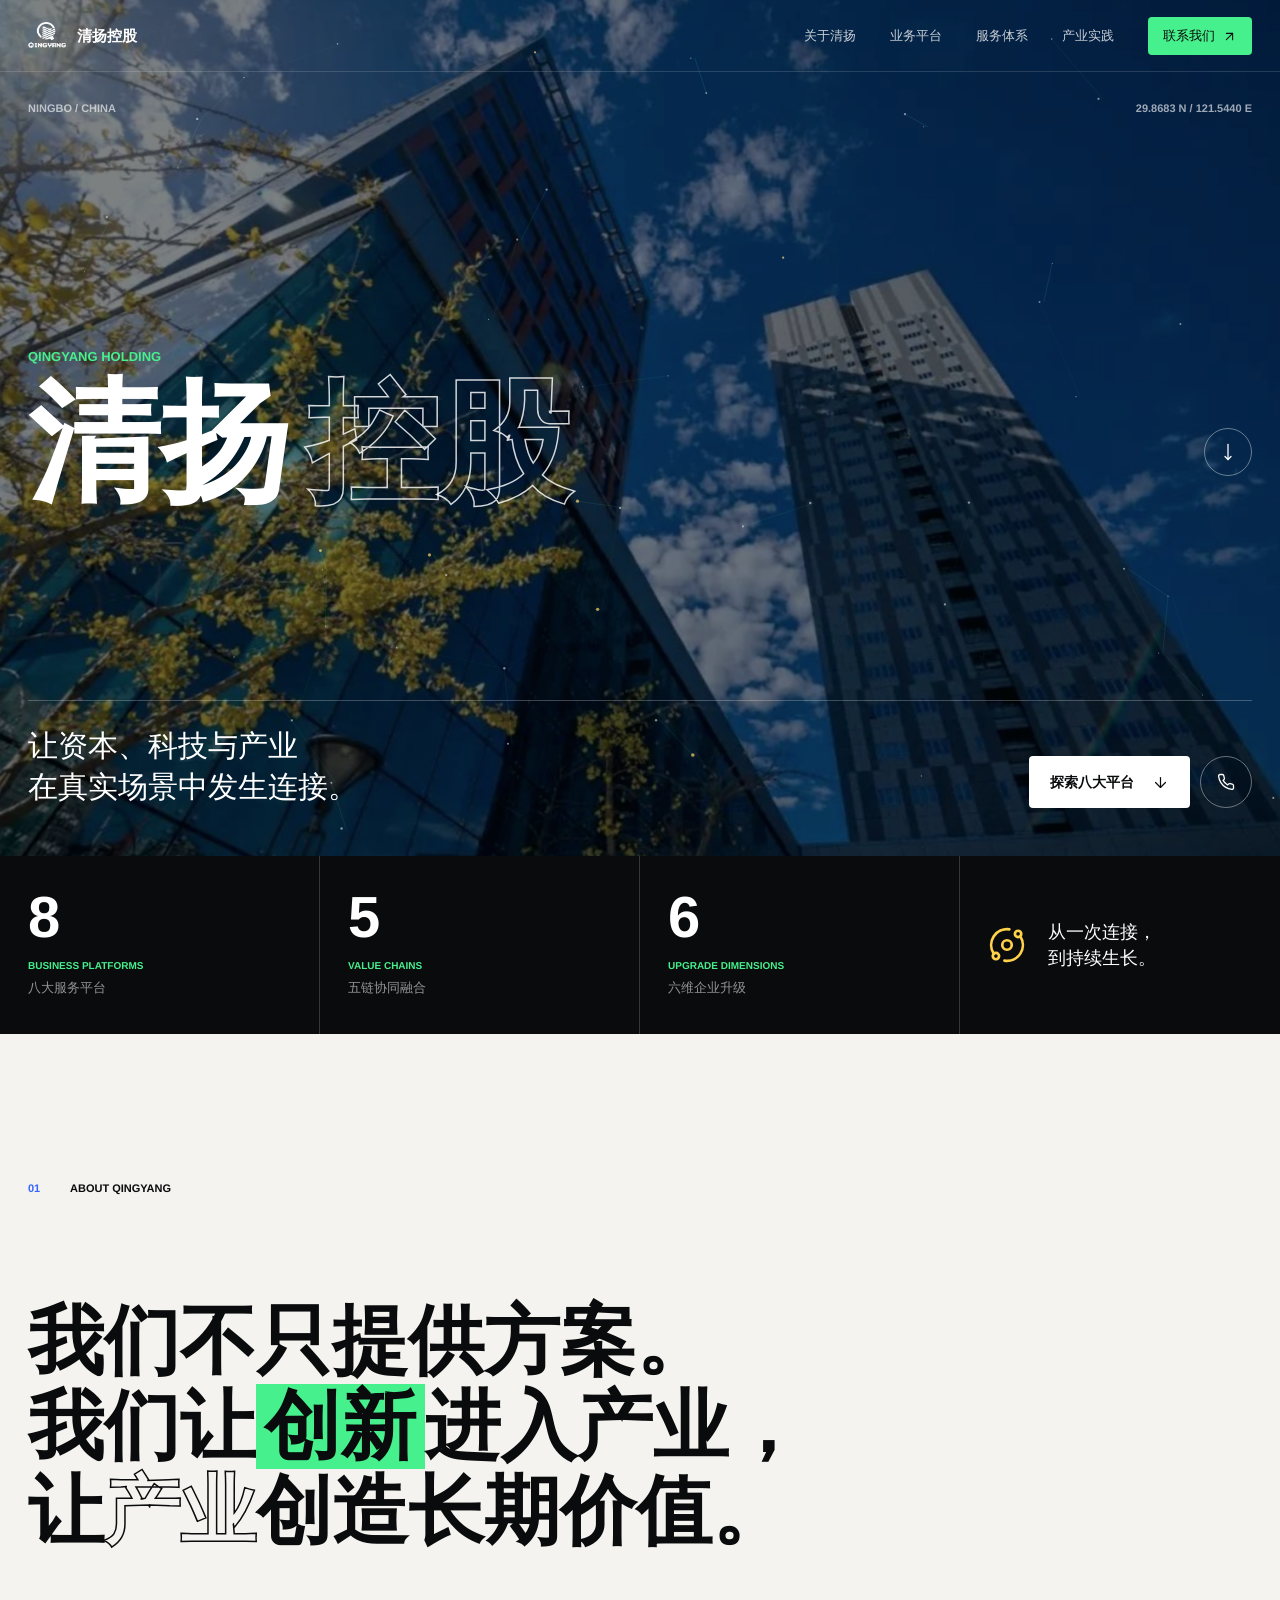
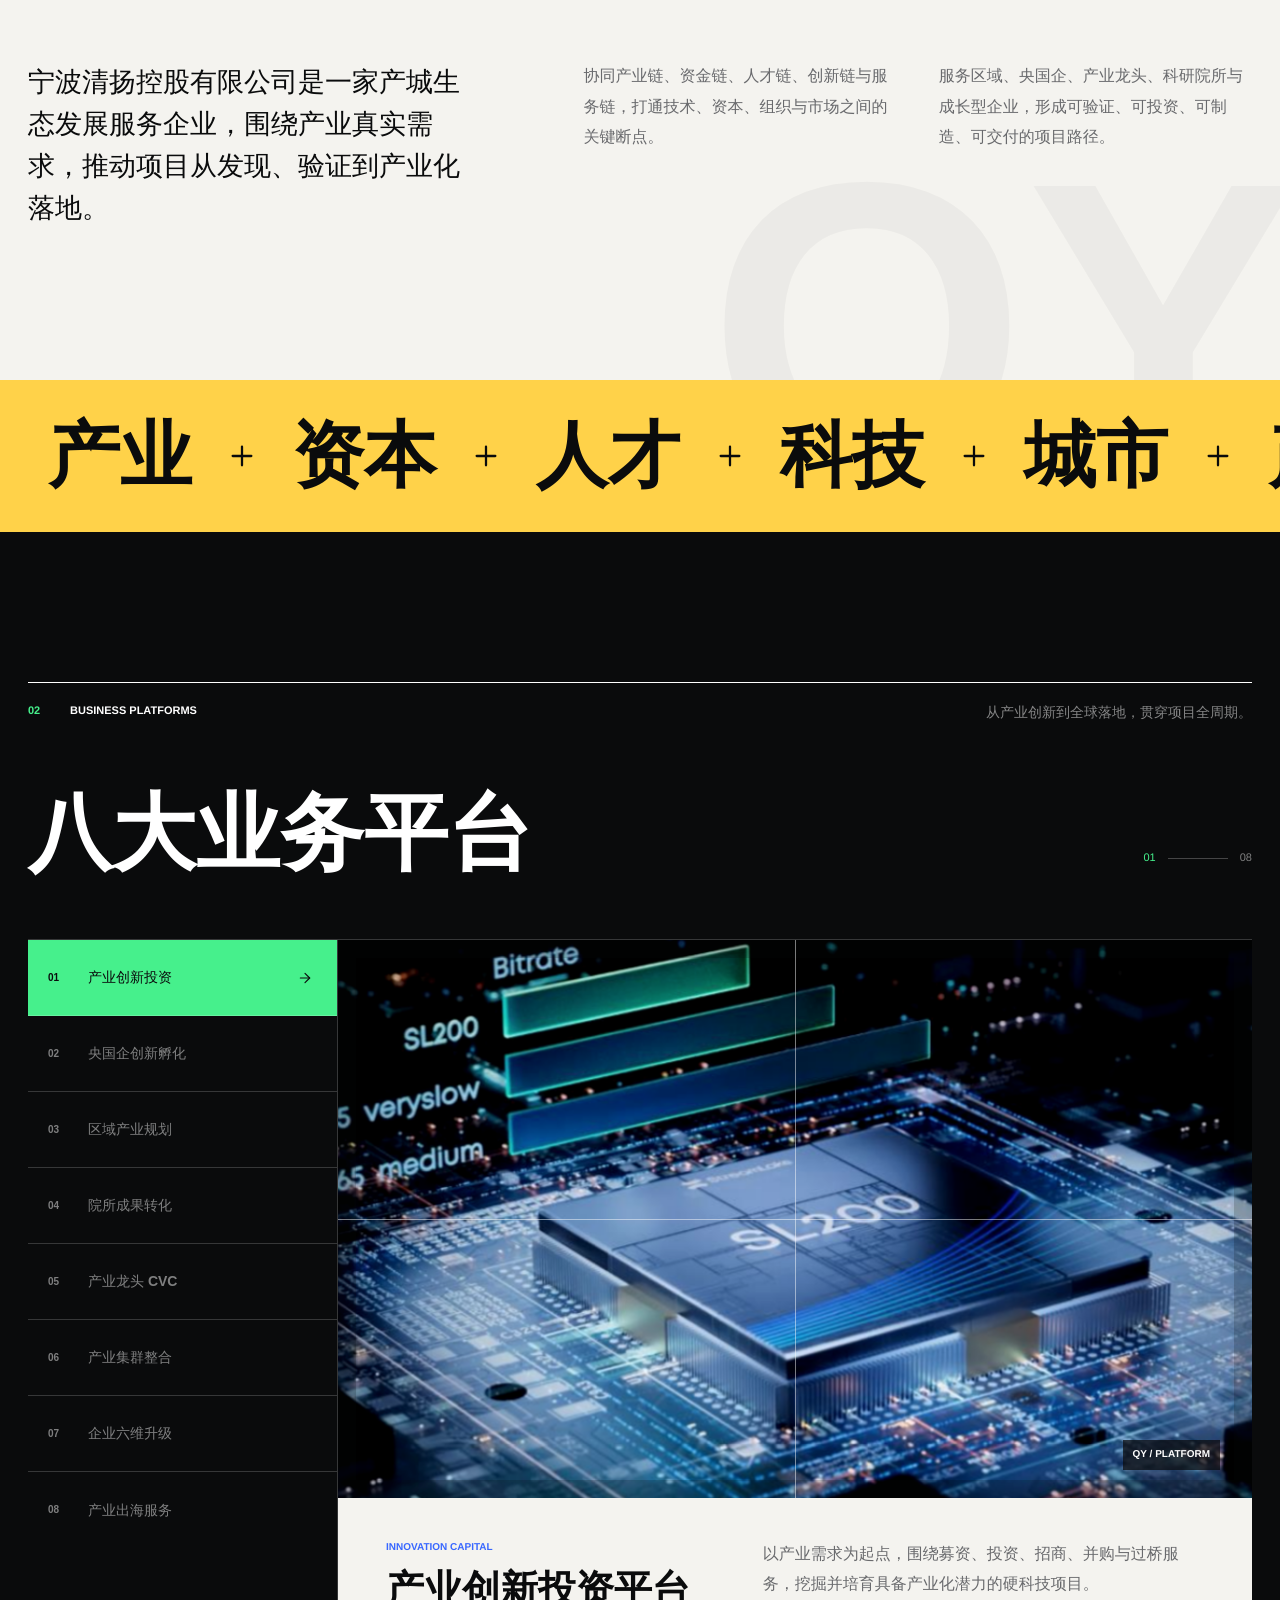
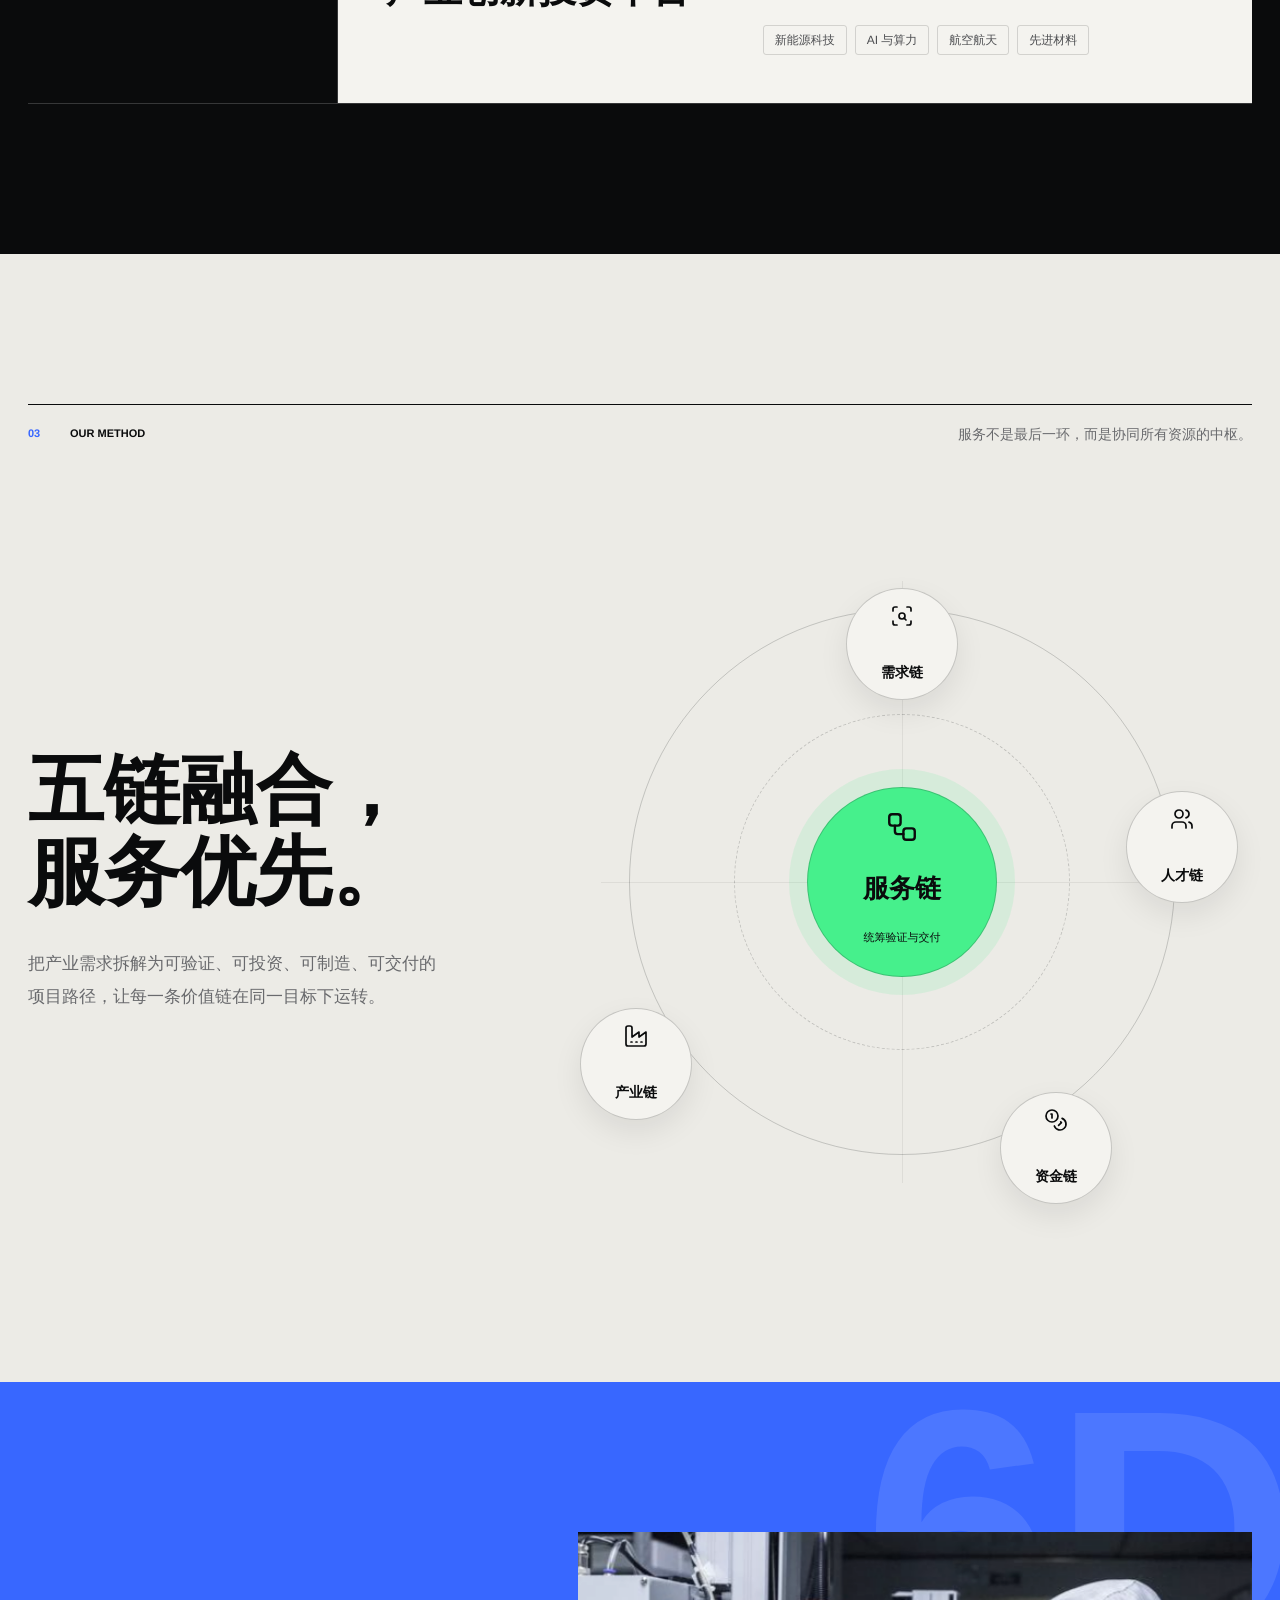
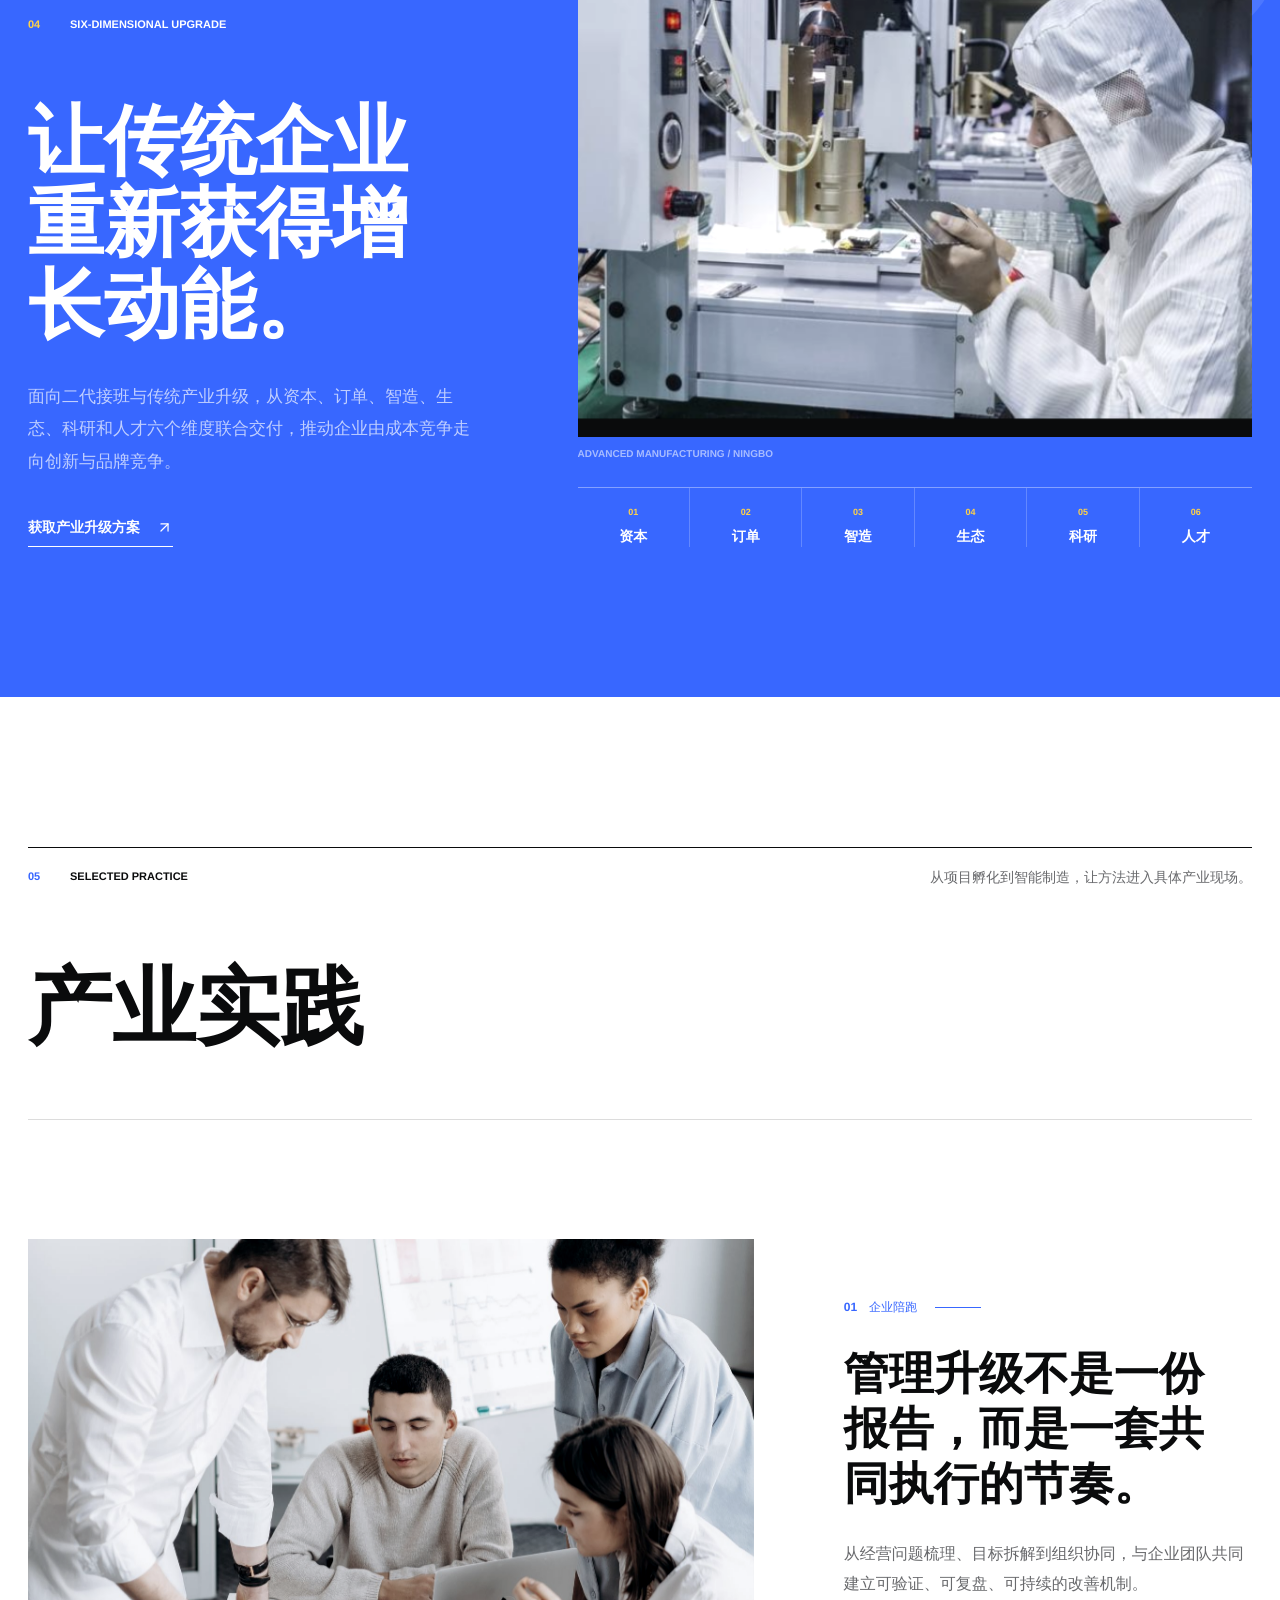
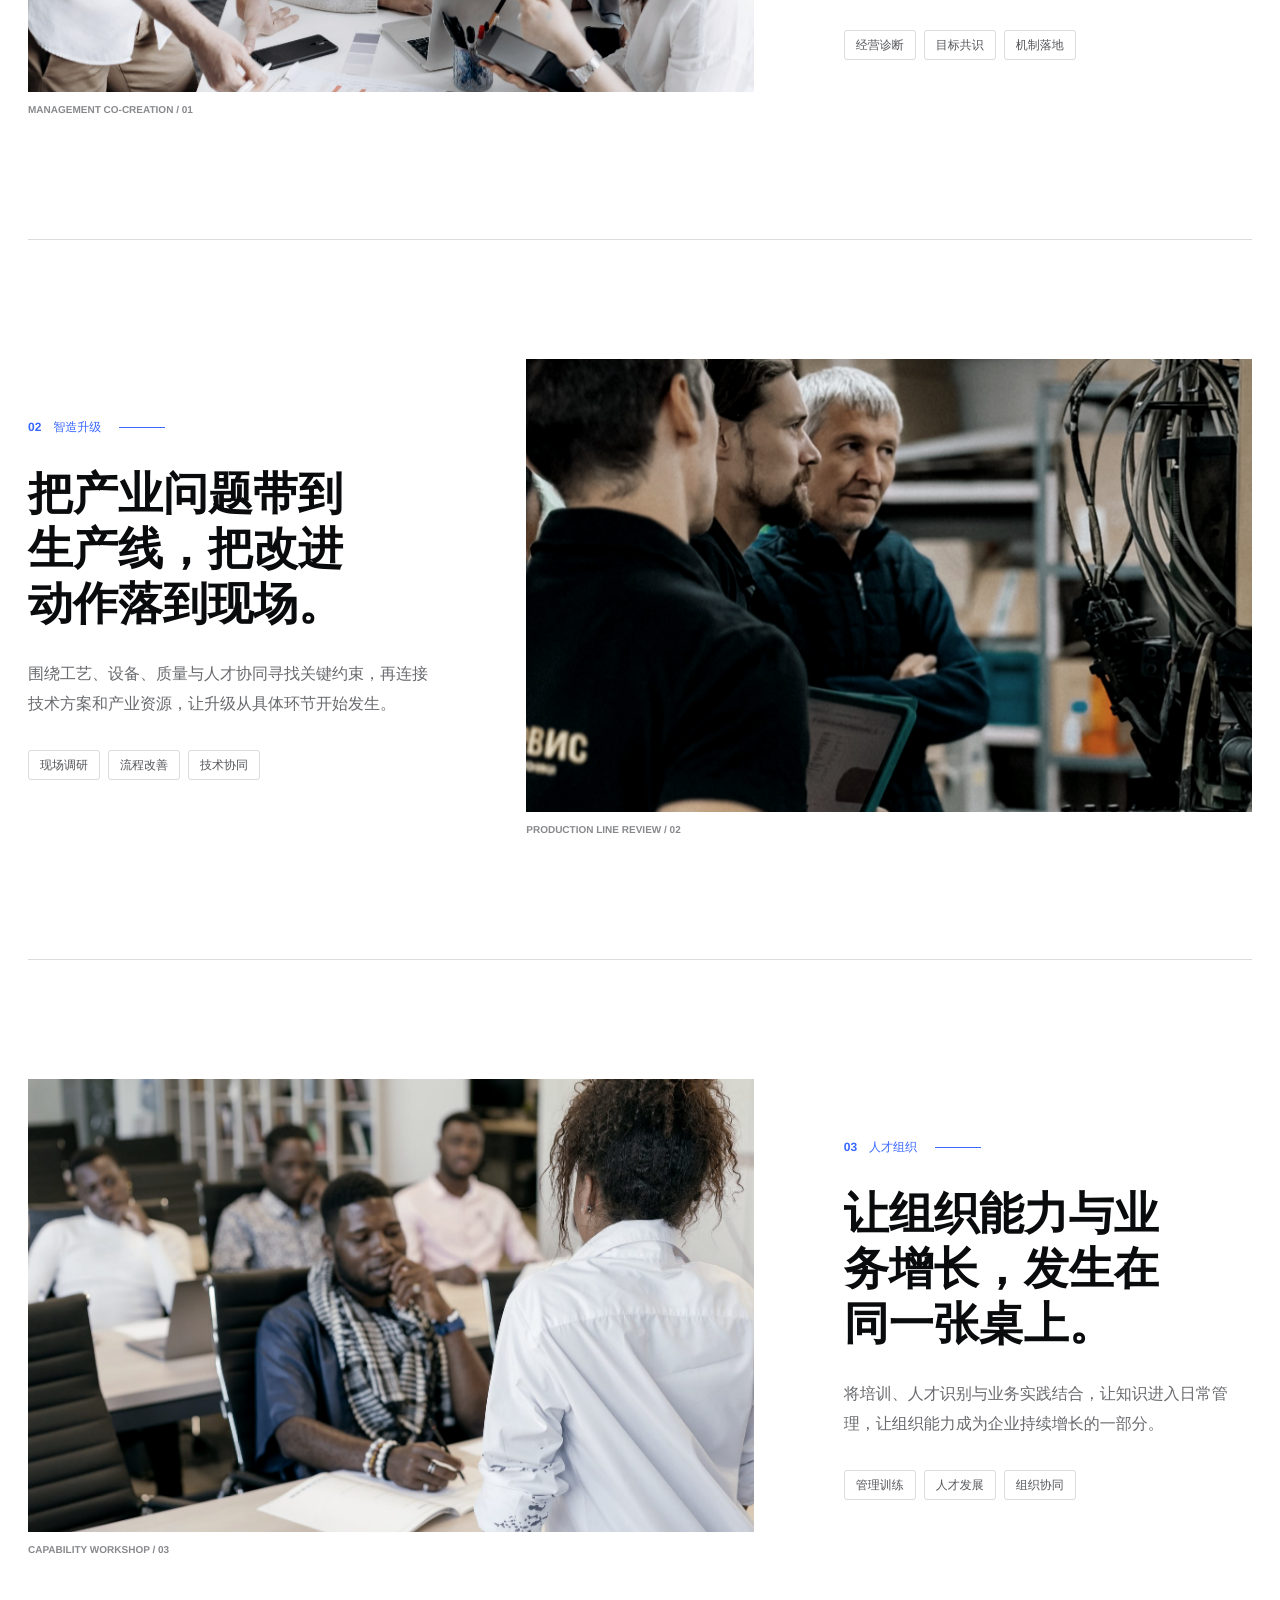
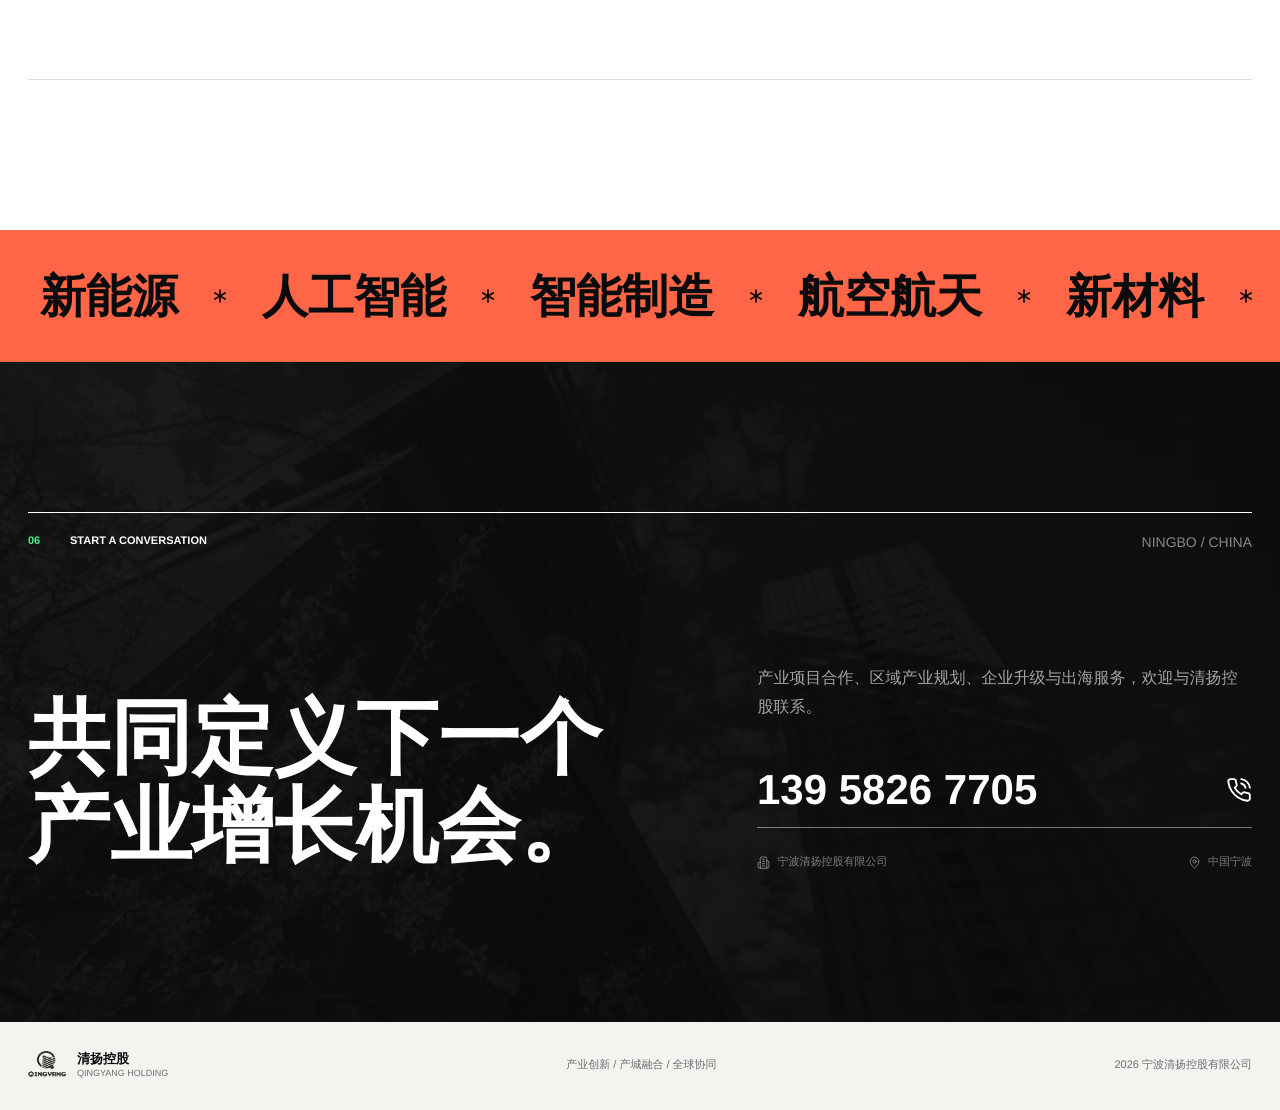
==== commit 8748c1fa: "Polish mobile not-found typography" ====
--- a/index.html
+++ b/index.html
@@ -39,7 +39,7 @@
     <link rel="canonical" href="https://xtulaze-creator.github.io/qingyang-holding-site/" />
     <link rel="icon" type="image/png" href="assets/qingyang-logo.png" />
     <script>document.documentElement.classList.add("js");</script>
-    <link rel="stylesheet" href="styles.css?v=20260729-2" />
+    <link rel="stylesheet" href="styles.css?v=20260729-3" />
     <script type="application/ld+json">
       {
         "@context": "https://schema.org",
--- a/styles.css
+++ b/styles.css
@@ -2416,7 +2416,7 @@
   }
 
   .not-found-main h1 {
-    font-size: 56px;
+    font-size: 46px;
   }
 
   .not-found-visual {
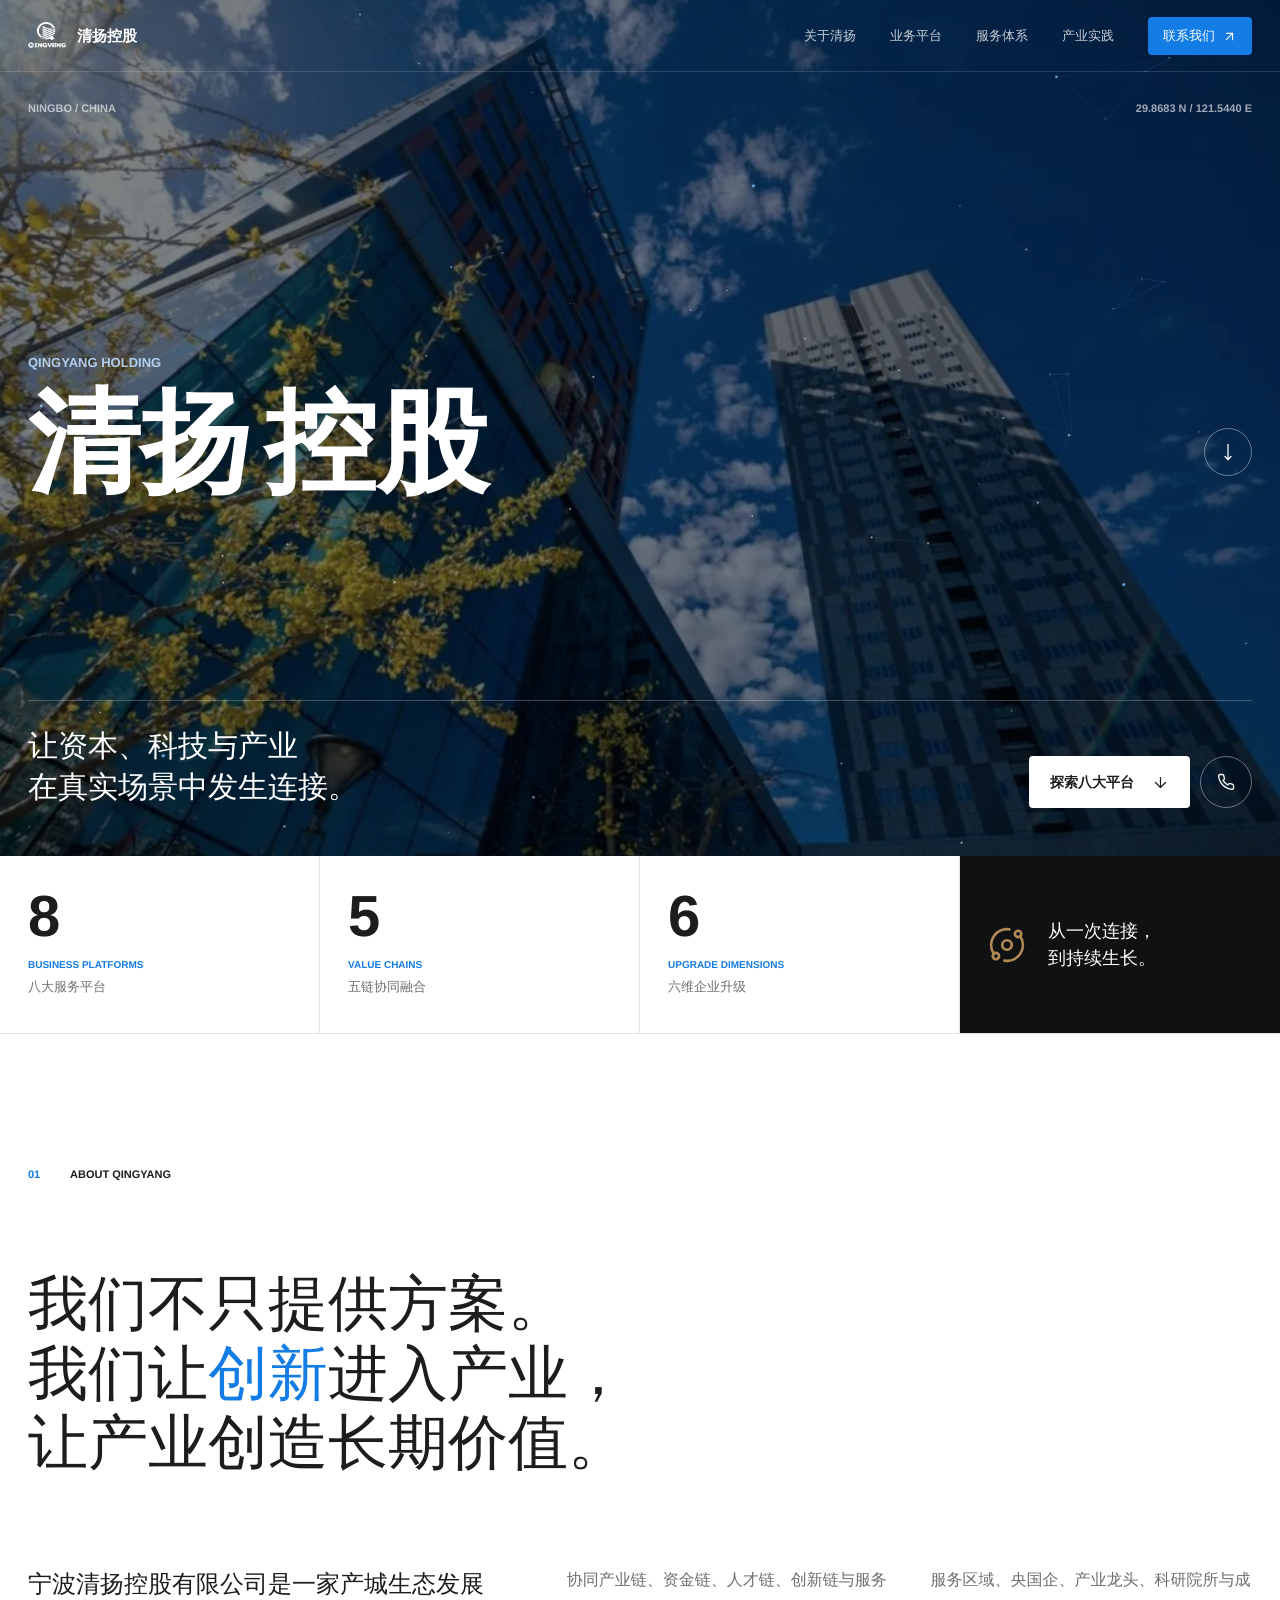
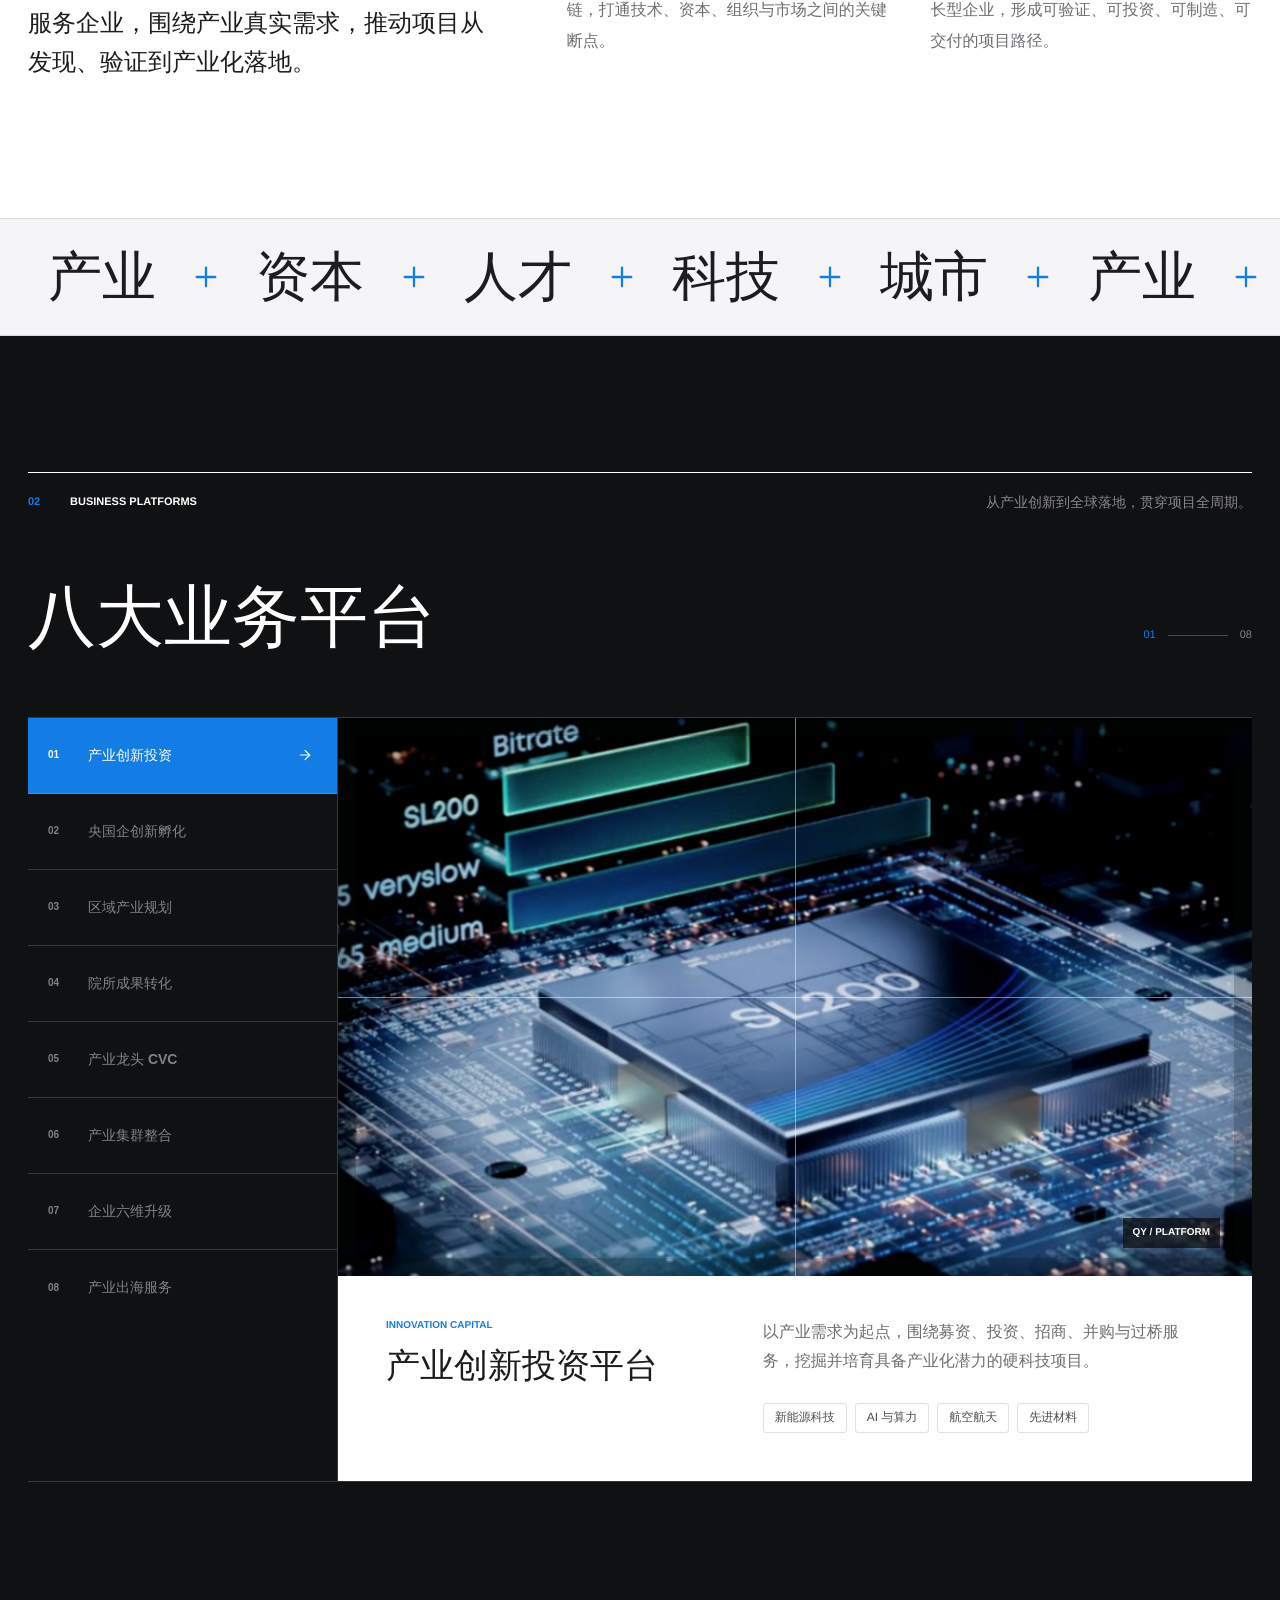
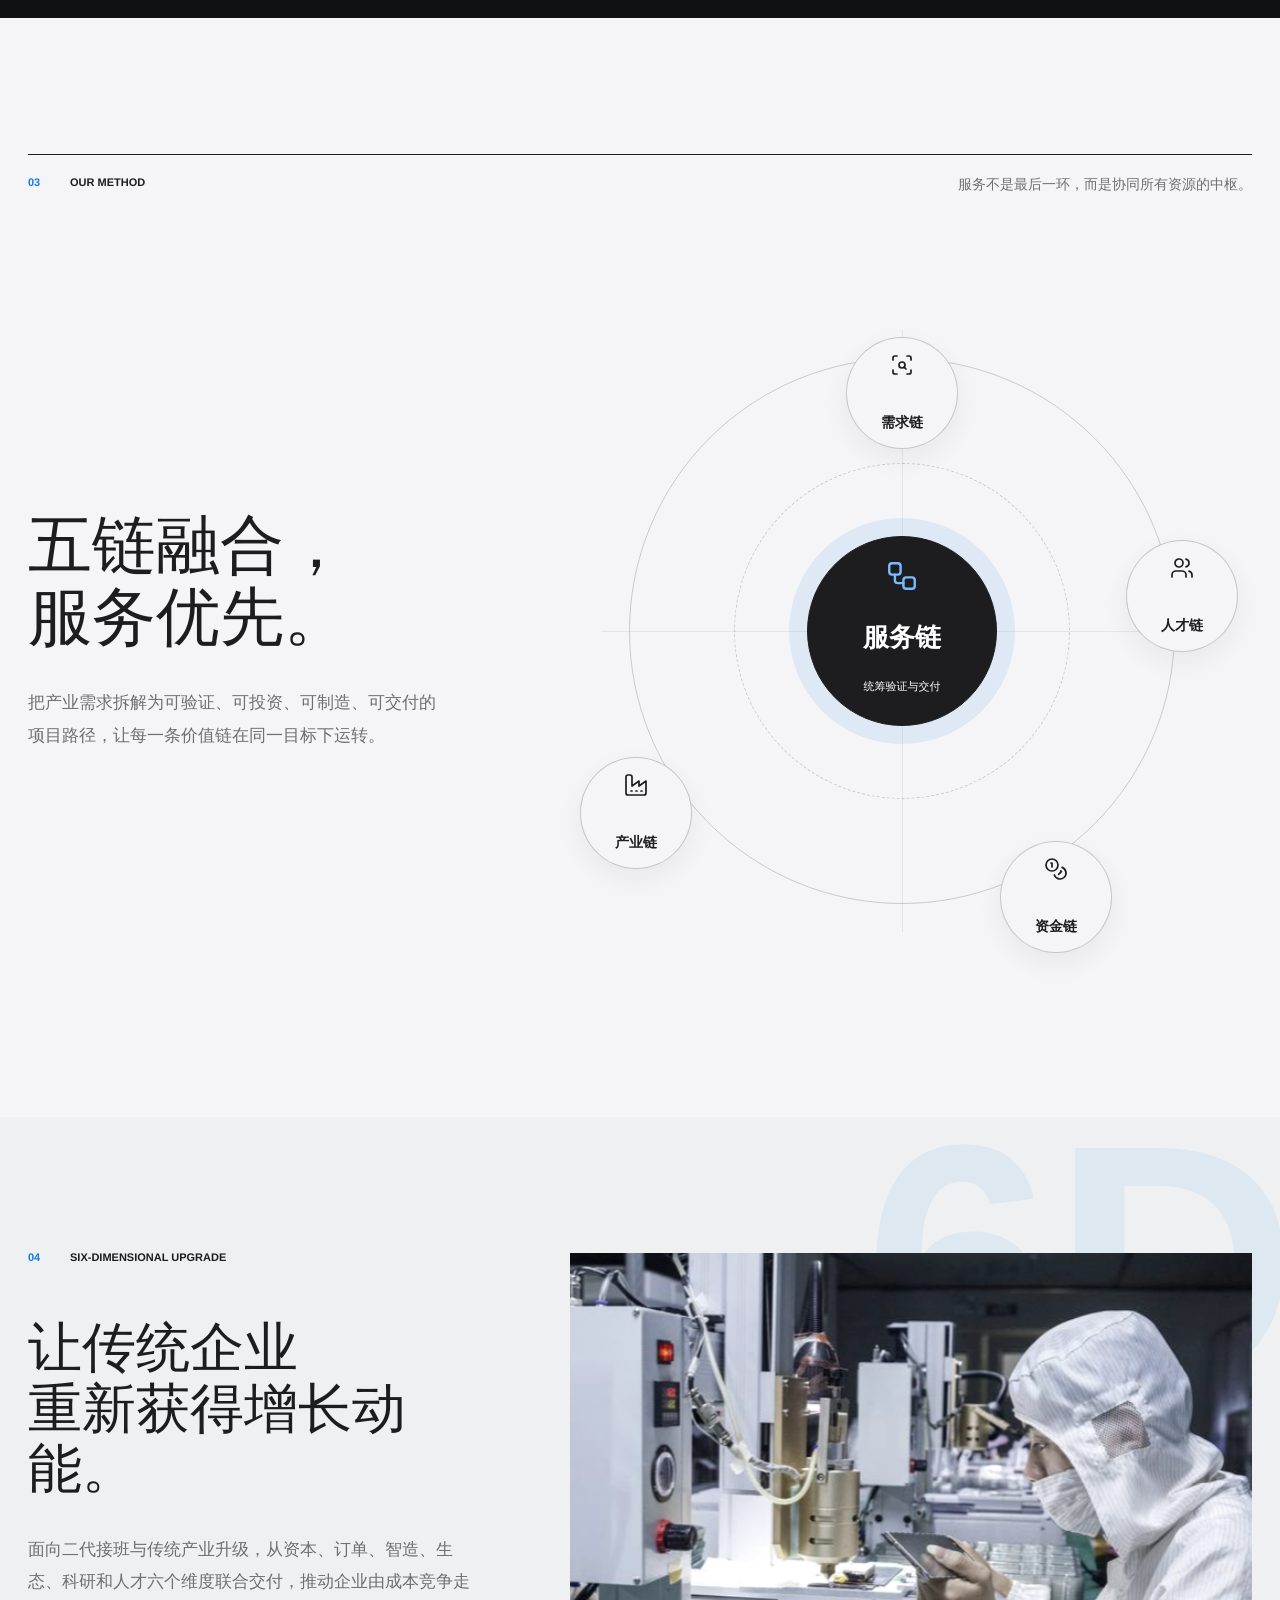
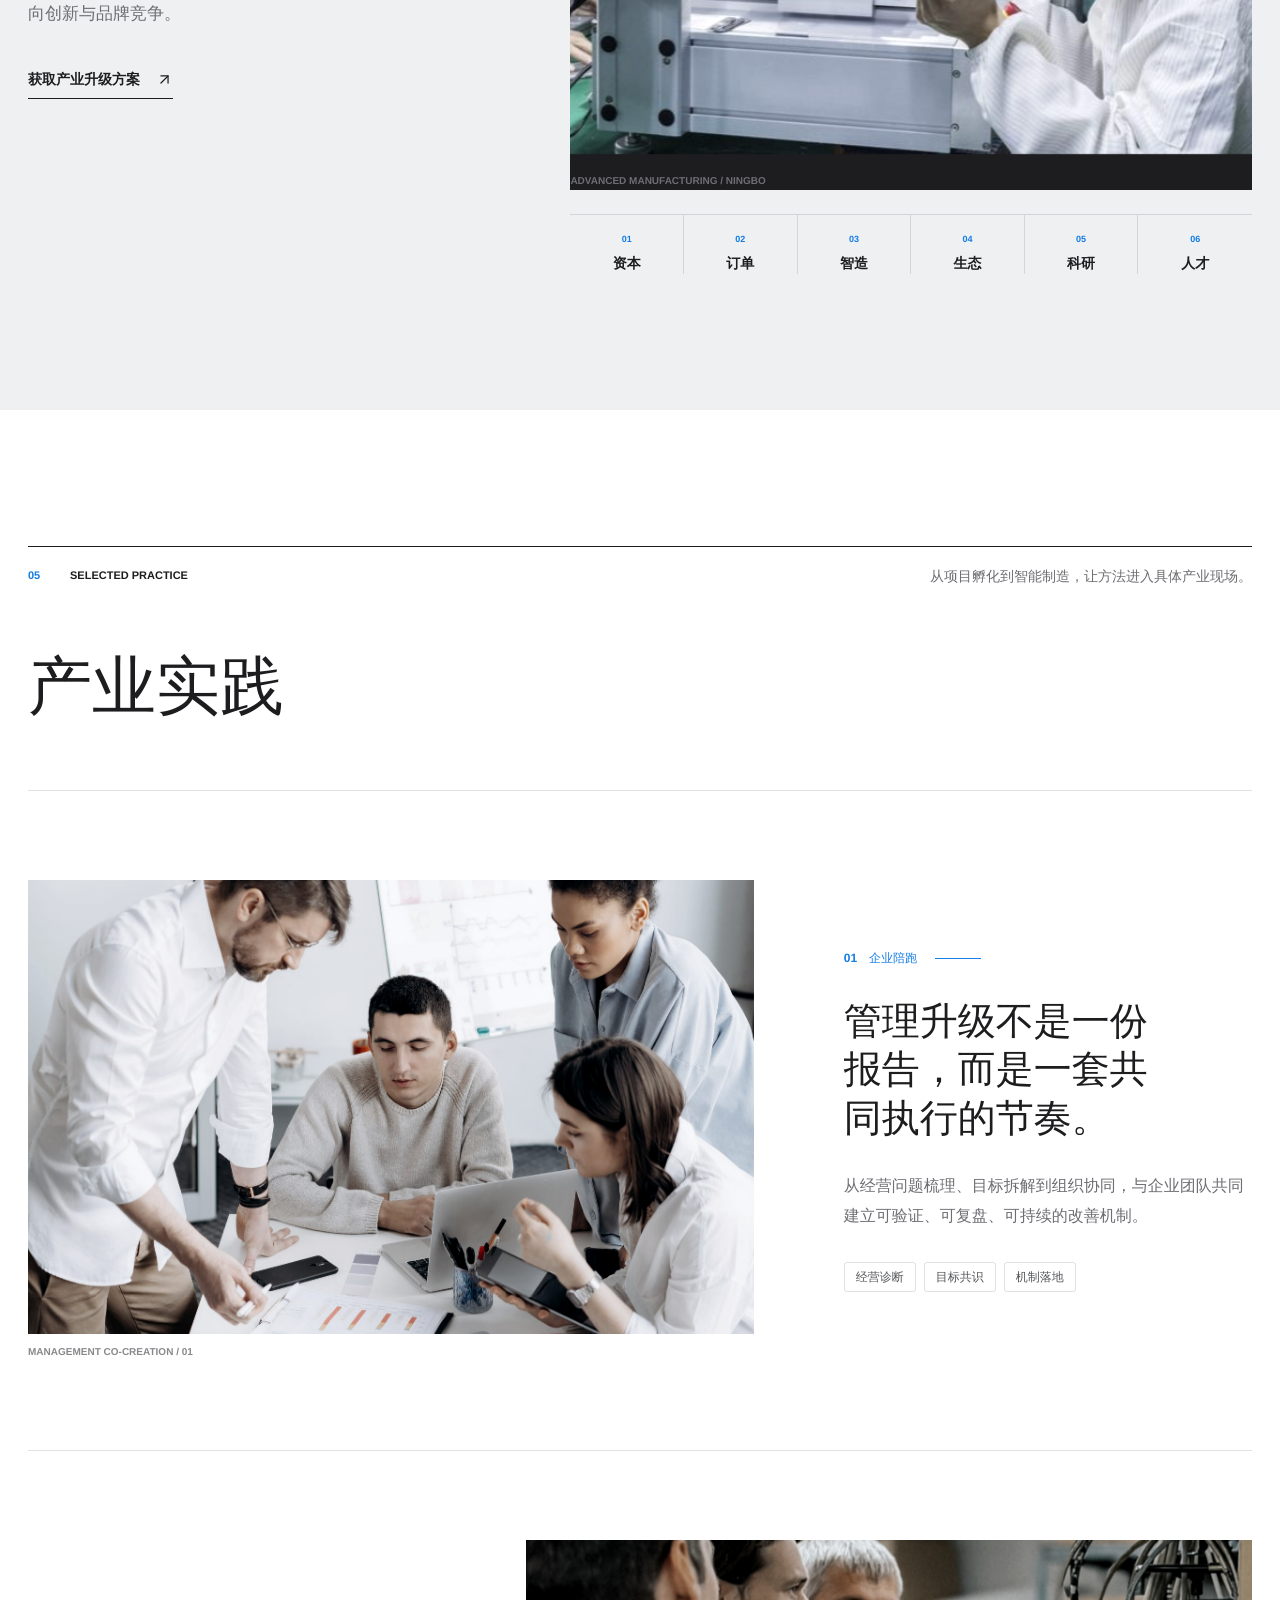
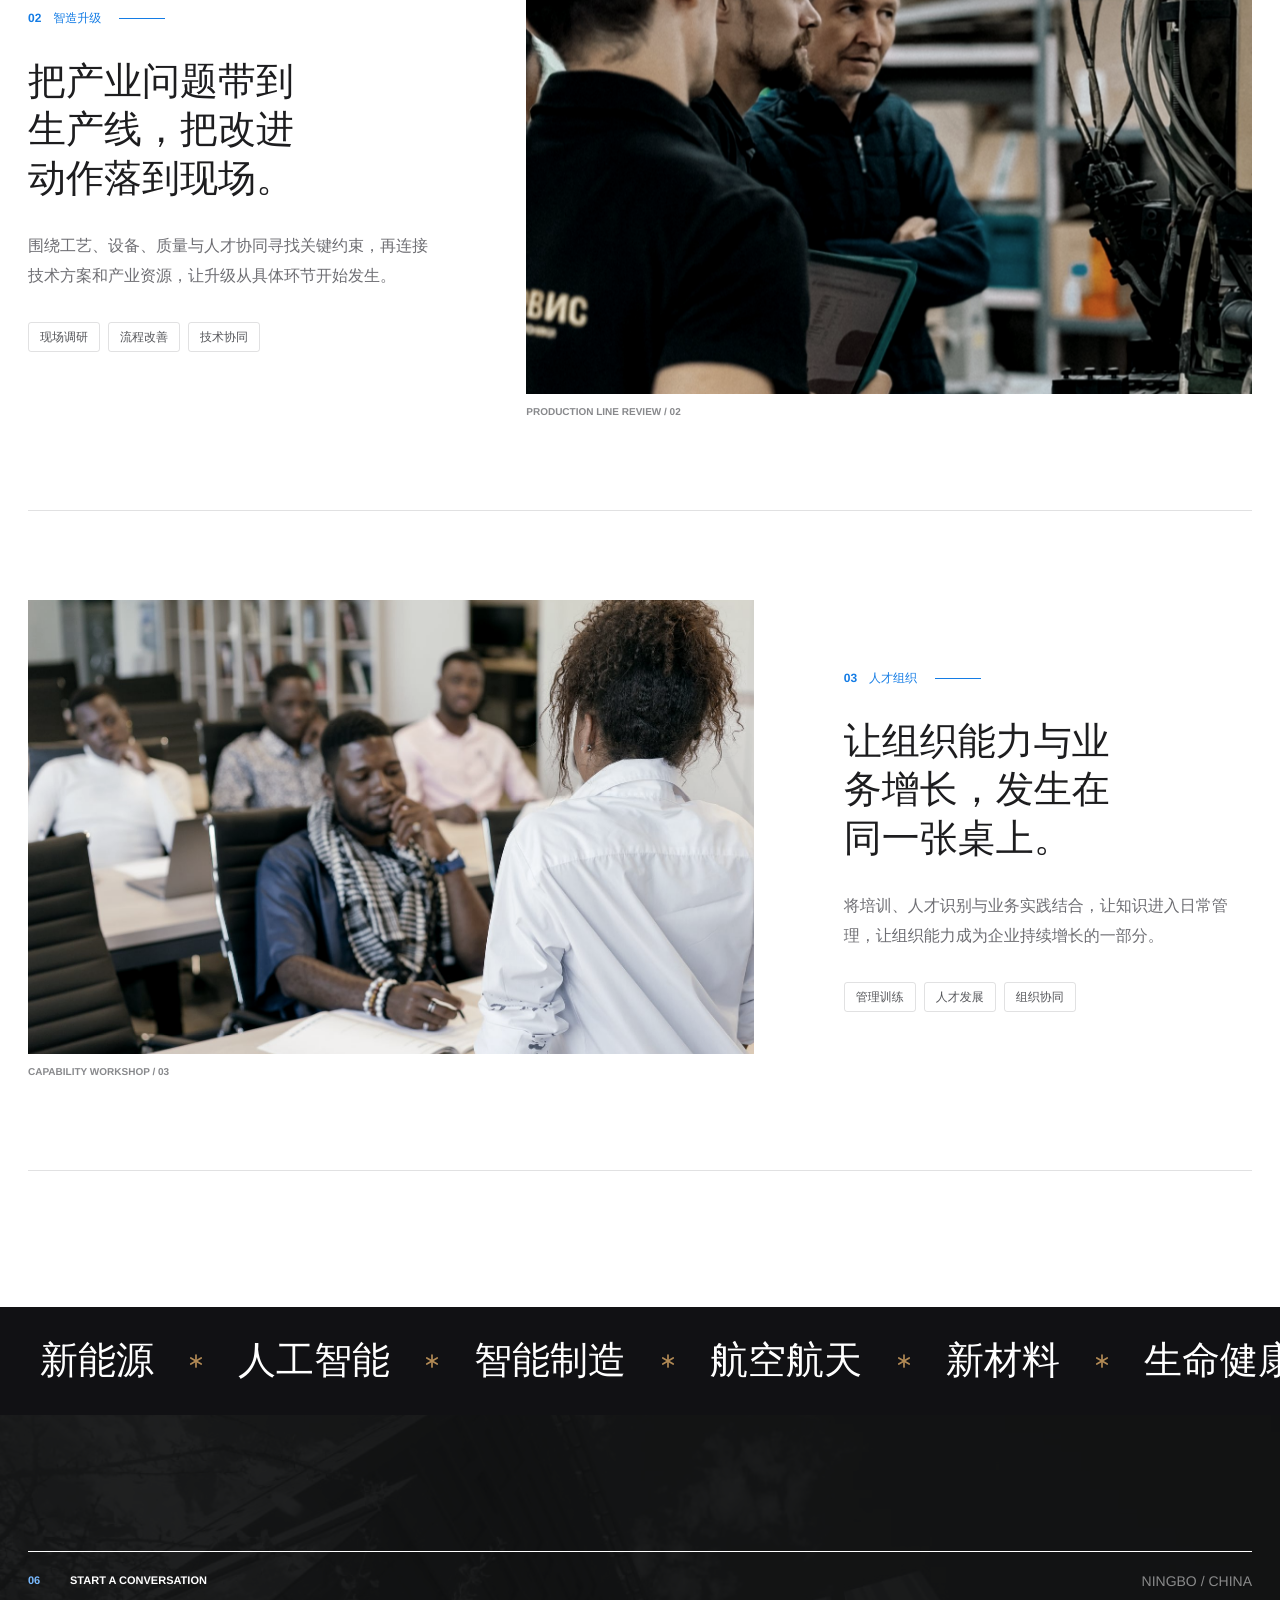
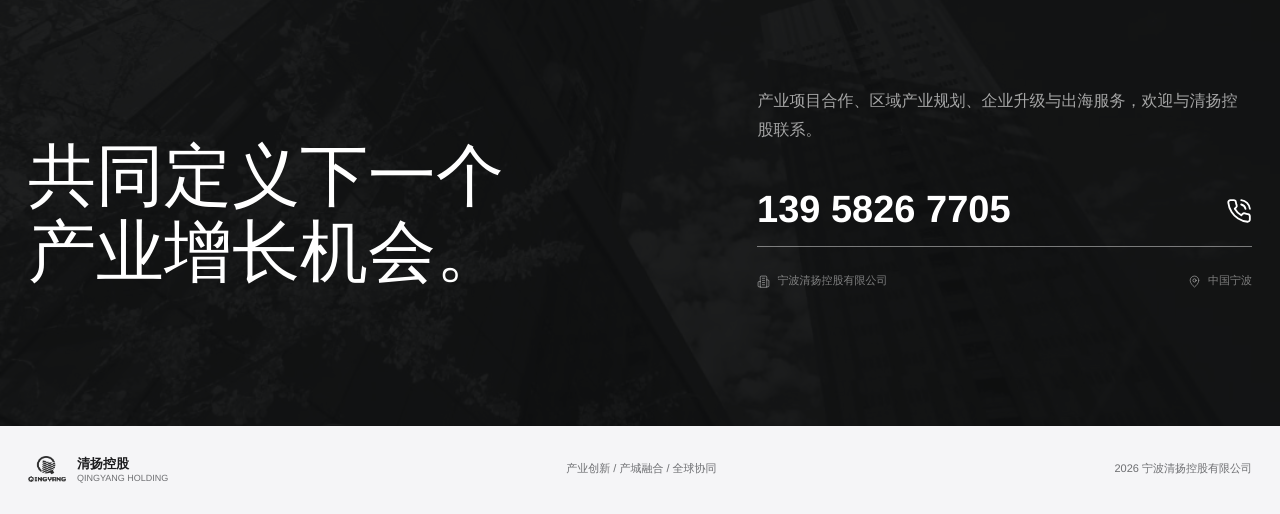
==== commit 8725af10: "Refine typography and color system" ====
--- a/index.html
+++ b/index.html
@@ -39,7 +39,7 @@
     <link rel="canonical" href="https://xtulaze-creator.github.io/qingyang-holding-site/" />
     <link rel="icon" type="image/png" href="assets/qingyang-logo.png" />
     <script>document.documentElement.classList.add("js");</script>
-    <link rel="stylesheet" href="styles.css?v=20260729-3" />
+    <link rel="stylesheet" href="styles.css?v=20260729-4" />
     <script type="application/ld+json">
       {
         "@context": "https://schema.org",
@@ -507,6 +507,6 @@
     </button>
 
     <script defer src="assets/lucide.min.js?v=0.468.0"></script>
-    <script defer src="script.js?v=20260729-2"></script>
+    <script defer src="script.js?v=20260729-4"></script>
   </body>
 </html>
--- a/styles.css
+++ b/styles.css
@@ -1,20 +1,20 @@
 :root {
-  --paper: #f4f3ef;
+  --paper: #f5f5f7;
   --surface: #ffffff;
-  --ink: #0a0b0c;
-  --ink-soft: #17191b;
-  --muted: #696a6d;
-  --line: rgba(10, 11, 12, 0.14);
-  --line-light: rgba(255, 255, 255, 0.18);
-  --electric: #46f08c;
-  --cobalt: #3867ff;
-  --sun: #ffd249;
-  --coral: #ff6647;
+  --ink: #1d1d1f;
+  --ink-soft: #101113;
+  --muted: #6e6e73;
+  --line: rgba(29, 29, 31, 0.13);
+  --line-light: rgba(255, 255, 255, 0.16);
+  --electric: #147ce5;
+  --cobalt: #147ce5;
+  --sun: #b28a55;
+  --coral: #111114;
   --max-width: 1360px;
   --side: max(28px, calc((100vw - var(--max-width)) / 2));
   --ease-out: cubic-bezier(0.16, 1, 0.3, 1);
   --ease-spring: cubic-bezier(0.34, 1.56, 0.64, 1);
-  --service-accent: var(--electric);
+  --service-accent: #147ce5;
 }
 
 * {
@@ -258,7 +258,7 @@
 .nav-links .nav-contact {
   min-height: 38px;
   padding: 0 15px;
-  color: var(--ink);
+  color: #fff;
   border-radius: 4px;
   background: var(--electric);
   opacity: 1;
@@ -379,9 +379,9 @@
 
 .hero-kicker {
   margin-bottom: 16px;
-  color: var(--electric);
+  color: rgba(190, 220, 255, 0.9);
   font-size: 13px;
-  font-weight: 720;
+  font-weight: 650;
 }
 
 .hero h1 {
@@ -390,15 +390,15 @@
   display: flex;
   flex-wrap: wrap;
   gap: 0 0.11em;
-  font-size: 132px;
-  font-weight: 740;
-  line-height: 0.9;
+  font-size: 112px;
+  font-weight: 650;
+  line-height: 0.94;
   letter-spacing: 0;
 }
 
 .hero h1 span:last-child {
-  color: transparent;
-  -webkit-text-stroke: 1.5px rgba(255, 255, 255, 0.82);
+  color: #fff;
+  -webkit-text-stroke: 0;
 }
 
 .hero-bottom {
@@ -450,6 +450,7 @@
 
 .button-light:hover,
 .button-light:focus-visible {
+  color: #fff;
   background: var(--electric);
 }
 
@@ -460,7 +461,7 @@
 
 .button-dark:hover,
 .button-dark:focus-visible {
-  color: var(--ink);
+  color: #fff;
   background: var(--electric);
 }
 
@@ -487,7 +488,7 @@
 .circle-action:focus-visible,
 .hero-scroll:hover,
 .hero-scroll:focus-visible {
-  color: var(--ink);
+  color: #fff;
   border-color: var(--electric);
   background: var(--electric);
 }
@@ -516,8 +517,9 @@
   min-height: 178px;
   display: grid;
   grid-template-columns: repeat(4, minmax(0, 1fr));
-  color: #fff;
-  background: var(--ink);
+  color: var(--ink);
+  border-bottom: 1px solid var(--line);
+  background: var(--surface);
 }
 
 .signal-item {
@@ -525,7 +527,7 @@
   padding: 30px max(28px, calc((100vw - var(--max-width)) / 2 + 28px));
   display: grid;
   align-content: center;
-  border-right: 1px solid var(--line-light);
+  border-right: 1px solid var(--line);
 }
 
 .signal-item:first-child {
@@ -553,7 +555,7 @@
 
 .signal-item > p {
   margin: 3px 0 0;
-  color: rgba(255, 255, 255, 0.56);
+  color: var(--muted);
   font-size: 13px;
 }
 
@@ -561,6 +563,8 @@
   grid-template-columns: auto 1fr;
   align-items: center;
   gap: 22px;
+  color: #fff;
+  background: var(--ink-soft);
 }
 
 .signal-statement svg {
@@ -578,7 +582,7 @@
 }
 
 .section {
-  padding: 150px 0;
+  padding: 136px 0;
 }
 
 .section-shell {
@@ -623,20 +627,11 @@
 .intro {
   position: relative;
   overflow: hidden;
-  background: var(--paper);
+  background: var(--surface);
 }
 
 .intro::after {
-  content: "QY";
-  position: absolute;
-  z-index: 0;
-  right: -20px;
-  bottom: -110px;
-  color: rgba(10, 11, 12, 0.035);
-  font-size: 410px;
-  font-weight: 780;
-  line-height: 0.8;
-  pointer-events: none;
+  display: none;
 }
 
 .intro .section-shell {
@@ -645,40 +640,41 @@
 }
 
 .intro-statement {
-  margin-top: 104px;
+  margin-top: 88px;
 }
 
 .intro-statement h2 {
   margin: 0;
-  font-size: 76px;
-  font-weight: 610;
-  line-height: 1.12;
+  max-width: 1140px;
+  font-size: 60px;
+  font-weight: 570;
+  line-height: 1.16;
 }
 
 .accent-word {
-  padding: 0 0.11em;
+  padding: 0;
+  color: var(--electric);
+  background: transparent;
+}
+
+.outline-word {
   color: var(--ink);
-  background: var(--electric);
-}
-
-.outline-word {
-  color: transparent;
-  -webkit-text-stroke: 1.5px var(--ink);
+  -webkit-text-stroke: 0;
 }
 
 .intro-detail {
-  margin-top: 108px;
+  margin-top: 88px;
   display: grid;
   grid-template-columns: minmax(280px, 0.8fr) minmax(0, 1.2fr);
-  gap: 110px;
+  gap: 82px;
   align-items: start;
 }
 
 .intro-deck {
   margin: 0;
-  font-size: 27px;
-  font-weight: 570;
-  line-height: 1.55;
+  font-size: 24px;
+  font-weight: 520;
+  line-height: 1.62;
 }
 
 .intro-columns {
@@ -697,12 +693,14 @@
 .kinetic-band {
   overflow: hidden;
   color: var(--ink);
-  background: var(--sun);
+  border-top: 1px solid var(--line);
+  border-bottom: 1px solid var(--line);
+  background: var(--paper);
 }
 
 .kinetic-track {
   width: max-content;
-  min-height: 152px;
+  min-height: 116px;
   padding: 0 48px;
   display: flex;
   align-items: center;
@@ -711,8 +709,8 @@
 }
 
 .kinetic-track span {
-  font-size: 72px;
-  font-weight: 690;
+  font-size: 54px;
+  font-weight: 560;
   line-height: 1;
   white-space: nowrap;
 }
@@ -720,11 +718,12 @@
 .kinetic-track svg {
   width: 32px;
   height: 32px;
+  color: var(--electric);
 }
 
 .services {
   color: #fff;
-  background: var(--ink);
+  background: var(--ink-soft);
 }
 
 .services .section-index span {
@@ -746,9 +745,9 @@
 .services-title h2,
 .cases-title h2 {
   margin: 0;
-  font-size: 84px;
-  font-weight: 650;
-  line-height: 1;
+  font-size: 68px;
+  font-weight: 590;
+  line-height: 1.04;
 }
 
 .service-progress {
@@ -831,7 +830,7 @@
 }
 
 .service-tab.is-active {
-  color: var(--ink);
+  color: #fff;
   background: var(--service-accent);
 }
 
@@ -844,7 +843,7 @@
   min-width: 0;
   display: grid;
   grid-template-rows: minmax(520px, 62vh) auto;
-  background: var(--paper);
+  background: var(--surface);
   outline: none;
 }
 
@@ -861,7 +860,7 @@
   height: 112%;
   max-width: none;
   object-fit: cover;
-  filter: saturate(0.88) contrast(1.05);
+  filter: saturate(0.72) contrast(1.04);
   transform: translate3d(0, -5%, 0) scale(1.04);
   transition: opacity 280ms ease, clip-path 700ms var(--ease-out), transform 900ms var(--ease-out);
   clip-path: inset(0 0 0 0);
@@ -941,8 +940,8 @@
 
 .service-content h3 {
   margin: 0;
-  font-size: 38px;
-  font-weight: 640;
+  font-size: 34px;
+  font-weight: 590;
   line-height: 1.2;
 }
 
@@ -974,7 +973,7 @@
 
 .method {
   overflow: hidden;
-  background: #ecebe6;
+  background: var(--paper);
 }
 
 .method-layout {
@@ -989,9 +988,9 @@
 .upgrade-copy h2,
 .contact-main h2 {
   margin: 0;
-  font-size: 76px;
-  font-weight: 640;
-  line-height: 1.08;
+  font-size: 64px;
+  font-weight: 580;
+  line-height: 1.12;
 }
 
 .method-copy > p {
@@ -1070,16 +1069,18 @@
   left: 50%;
   width: 190px;
   height: 190px;
-  color: var(--ink);
-  background: var(--electric);
+  color: #fff;
+  border-color: var(--ink);
+  background: var(--ink);
   transform: translate(-50%, -50%);
-  box-shadow: 0 0 0 18px rgba(70, 240, 140, 0.13);
+  box-shadow: 0 0 0 18px rgba(20, 124, 229, 0.09);
   animation: core-breathe 4s ease-in-out infinite;
 }
 
 .orbit-core svg {
   width: 34px;
   height: 34px;
+  color: #79baff;
 }
 
 .orbit-core span {
@@ -1097,7 +1098,7 @@
   width: 112px;
   height: 112px;
   gap: 4px;
-  box-shadow: 0 12px 30px rgba(10, 11, 12, 0.08);
+  box-shadow: 0 10px 26px rgba(29, 29, 31, 0.06);
 }
 
 .orbit-node svg {
@@ -1133,15 +1134,15 @@
 .upgrade {
   position: relative;
   overflow: hidden;
-  color: #fff;
-  background: var(--cobalt);
+  color: var(--ink);
+  background: #eef0f2;
 }
 
 .upgrade-number {
   position: absolute;
   top: 12px;
   right: -18px;
-  color: rgba(255, 255, 255, 0.1);
+  color: rgba(20, 124, 229, 0.07);
   font-size: 340px;
   font-weight: 780;
   line-height: 0.8;
@@ -1153,22 +1154,23 @@
   z-index: 1;
   display: grid;
   grid-template-columns: minmax(320px, 0.8fr) minmax(0, 1.2fr);
-  gap: 100px;
-  align-items: end;
+  gap: 88px;
+  align-items: start;
 }
 
 .upgrade-copy .section-index span {
-  color: var(--sun);
+  color: var(--electric);
 }
 
 .upgrade-copy h2 {
-  margin-top: 70px;
+  margin-top: 54px;
+  font-size: 54px;
 }
 
 .upgrade-copy > p {
   max-width: 560px;
   margin: 34px 0 0;
-  color: rgba(255, 255, 255, 0.68);
+  color: var(--muted);
   font-size: 17px;
   line-height: 1.9;
 }
@@ -1211,8 +1213,8 @@
 
 .upgrade-media figcaption {
   padding: 10px 0 0;
-  color: rgba(255, 255, 255, 0.56);
-  background: var(--cobalt);
+  color: var(--muted);
+  background: transparent;
   font-size: 10px;
   font-weight: 680;
 }
@@ -1221,7 +1223,7 @@
   margin-top: 24px;
   display: grid;
   grid-template-columns: repeat(6, minmax(0, 1fr));
-  border-top: 1px solid rgba(255, 255, 255, 0.38);
+  border-top: 1px solid var(--line);
 }
 
 .upgrade-dimensions span {
@@ -1229,7 +1231,7 @@
   padding: 17px 8px 0;
   display: grid;
   gap: 5px;
-  border-right: 1px solid rgba(255, 255, 255, 0.22);
+  border-right: 1px solid var(--line);
   font-size: 14px;
   font-weight: 620;
   text-align: center;
@@ -1240,7 +1242,7 @@
 }
 
 .upgrade-dimensions small {
-  color: var(--sun);
+  color: var(--electric);
   font-size: 9px;
   font-weight: 720;
 }
@@ -1250,7 +1252,11 @@
 }
 
 .cases-title {
-  margin-top: 76px;
+  margin-top: 66px;
+}
+
+.cases-title h2 {
+  font-size: 64px;
 }
 
 .case-stories {
@@ -1259,8 +1265,8 @@
 }
 
 .case-story {
-  min-height: 720px;
-  padding: 80px 0;
+  min-height: 660px;
+  padding: 72px 0;
   display: grid;
   grid-template-columns: minmax(0, 1.28fr) minmax(330px, 0.72fr);
   grid-template-areas: "media copy";
@@ -1352,9 +1358,9 @@
 
 .case-copy h3 {
   margin: 0;
-  font-size: 45px;
-  font-weight: 620;
-  line-height: 1.22;
+  font-size: 38px;
+  font-weight: 570;
+  line-height: 1.28;
 }
 
 .case-copy > p {
@@ -1387,13 +1393,13 @@
 
 .sectors {
   overflow: hidden;
-  color: var(--ink);
+  color: #fff;
   background: var(--coral);
 }
 
 .sector-track {
   width: max-content;
-  min-height: 132px;
+  min-height: 108px;
   padding: 0 40px;
   display: flex;
   align-items: center;
@@ -1403,8 +1409,8 @@
 }
 
 .sector-track span {
-  font-size: 46px;
-  font-weight: 650;
+  font-size: 38px;
+  font-weight: 560;
   line-height: 1;
   white-space: nowrap;
 }
@@ -1412,6 +1418,7 @@
 .sector-track svg {
   width: 24px;
   height: 24px;
+  color: var(--sun);
 }
 
 .contact {
@@ -1444,7 +1451,7 @@
 }
 
 .contact .section-index span {
-  color: var(--electric);
+  color: #79baff;
 }
 
 .contact .section-topline > p {
@@ -1452,7 +1459,7 @@
 }
 
 .contact-main {
-  margin-top: 112px;
+  margin-top: 96px;
   display: grid;
   grid-template-columns: minmax(0, 1.12fr) minmax(360px, 0.88fr);
   gap: 100px;
@@ -1460,7 +1467,7 @@
 }
 
 .contact-main h2 {
-  font-size: 82px;
+  font-size: 68px;
 }
 
 .contact-detail > p {
@@ -1478,7 +1485,7 @@
   justify-content: space-between;
   gap: 24px;
   border-bottom: 1px solid rgba(255, 255, 255, 0.44);
-  font-size: 42px;
+  font-size: 38px;
   font-weight: 560;
   line-height: 1.2;
   font-variant-numeric: tabular-nums;
@@ -1488,8 +1495,8 @@
 
 .contact-phone:hover,
 .contact-phone:focus-visible {
-  color: var(--electric);
-  border-color: var(--electric);
+  color: #79baff;
+  border-color: #79baff;
 }
 
 .contact-phone svg {
@@ -1748,10 +1755,10 @@
 @keyframes core-breathe {
   0%,
   100% {
-    box-shadow: 0 0 0 18px rgba(70, 240, 140, 0.13);
+    box-shadow: 0 0 0 18px rgba(20, 124, 229, 0.09);
   }
   50% {
-    box-shadow: 0 0 0 30px rgba(70, 240, 140, 0.04);
+    box-shadow: 0 0 0 30px rgba(20, 124, 229, 0.035);
   }
 }
 
@@ -1767,18 +1774,21 @@
   }
 
   .hero h1 {
-    font-size: 108px;
+    font-size: 94px;
   }
 
   .intro-statement h2,
-  .method-copy h2,
+  .method-copy h2 {
+    font-size: 56px;
+  }
+
   .upgrade-copy h2 {
-    font-size: 64px;
+    font-size: 50px;
   }
 
   .services-title h2,
   .cases-title h2 {
-    font-size: 72px;
+    font-size: 60px;
   }
 
   .service-explorer {
@@ -1804,11 +1814,11 @@
   }
 
   .case-copy h3 {
-    font-size: 40px;
+    font-size: 35px;
   }
 
   .contact-main h2 {
-    font-size: 70px;
+    font-size: 60px;
   }
 
   .contact-phone {
@@ -1886,7 +1896,7 @@
   }
 
   .hero h1 {
-    font-size: 92px;
+    font-size: 84px;
   }
 
   .hero-lead {
@@ -1907,7 +1917,7 @@
   }
 
   .signal-item:nth-child(-n + 2) {
-    border-bottom: 1px solid var(--line-light);
+    border-bottom: 1px solid var(--line);
   }
 
   .section {
@@ -1915,7 +1925,7 @@
   }
 
   .intro-statement h2 {
-    font-size: 58px;
+    font-size: 52px;
   }
 
   .intro-detail {
@@ -1932,7 +1942,7 @@
   }
 
   .kinetic-track span {
-    font-size: 58px;
+    font-size: 48px;
   }
 
   .service-explorer {
@@ -2082,8 +2092,8 @@
   .hero h1 {
     display: grid;
     gap: 2px;
-    font-size: 68px;
-    line-height: 0.92;
+    font-size: 60px;
+    line-height: 0.96;
   }
 
   .hero-bottom {
@@ -2161,8 +2171,8 @@
   }
 
   .intro-statement h2 {
-    font-size: 39px;
-    line-height: 1.18;
+    font-size: 32px;
+    line-height: 1.22;
   }
 
   .intro-detail {
@@ -2186,7 +2196,7 @@
   }
 
   .kinetic-track span {
-    font-size: 42px;
+    font-size: 36px;
   }
 
   .kinetic-track svg {
@@ -2201,7 +2211,7 @@
 
   .services-title h2,
   .cases-title h2 {
-    font-size: 48px;
+    font-size: 42px;
   }
 
   .service-progress {
@@ -2249,9 +2259,12 @@
     gap: 58px;
   }
 
-  .method-copy h2,
+  .method-copy h2 {
+    font-size: 40px;
+  }
+
   .upgrade-copy h2 {
-    font-size: 46px;
+    font-size: 35px;
   }
 
   .orbit-stage {
@@ -2261,7 +2274,7 @@
   .orbit-core {
     width: 126px;
     height: 126px;
-    box-shadow: 0 0 0 12px rgba(70, 240, 140, 0.13);
+    box-shadow: 0 0 0 12px rgba(20, 124, 229, 0.09);
   }
 
   .orbit-core svg {
@@ -2315,7 +2328,7 @@
 
   .upgrade-dimensions span {
     padding: 14px 6px;
-    border-bottom: 1px solid rgba(255, 255, 255, 0.22);
+    border-bottom: 1px solid var(--line);
   }
 
   .upgrade-dimensions span:nth-child(3n) {
@@ -2354,7 +2367,7 @@
   }
 
   .case-copy h3 {
-    font-size: 32px;
+    font-size: 29px;
   }
 
   .case-copy > p {
@@ -2367,7 +2380,7 @@
   }
 
   .sector-track span {
-    font-size: 32px;
+    font-size: 28px;
   }
 
   .sector-track svg {
@@ -2381,7 +2394,7 @@
   }
 
   .contact-main h2 {
-    font-size: 48px;
+    font-size: 40px;
   }
 
   .contact-phone {
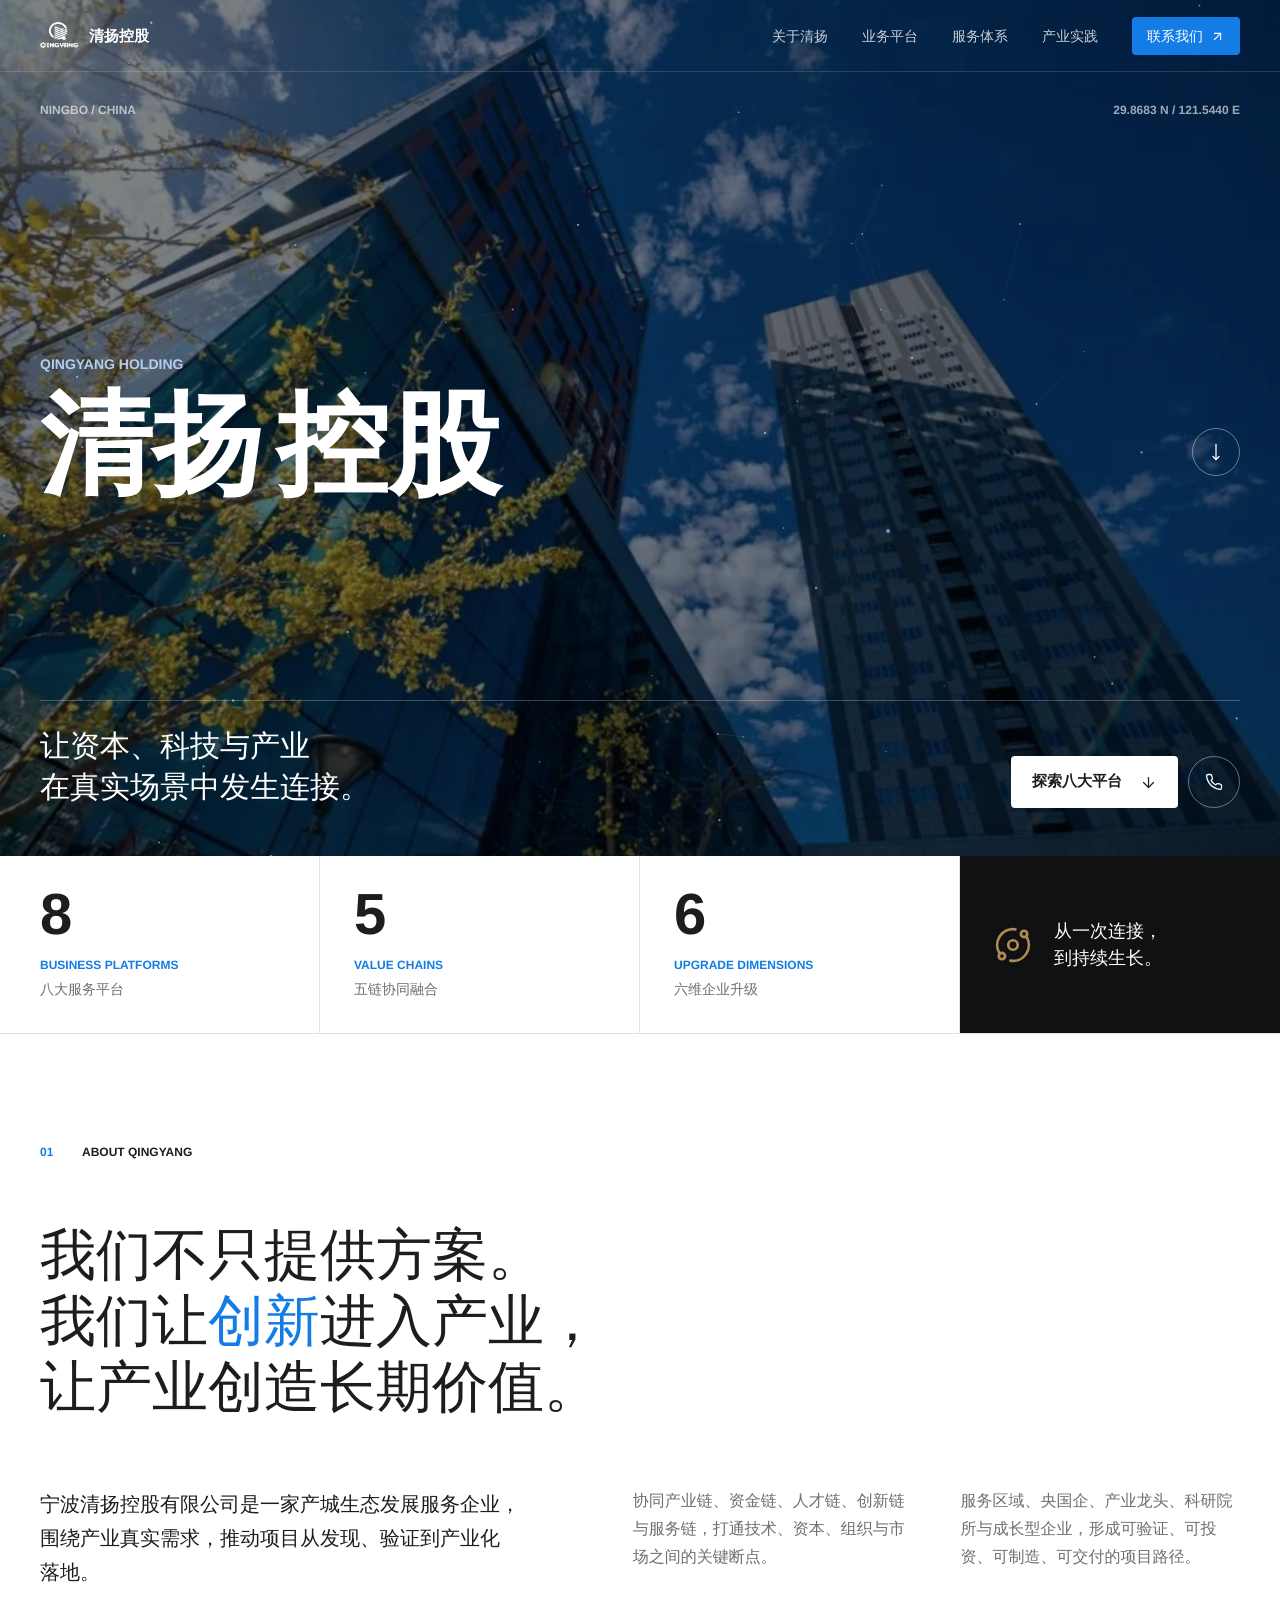
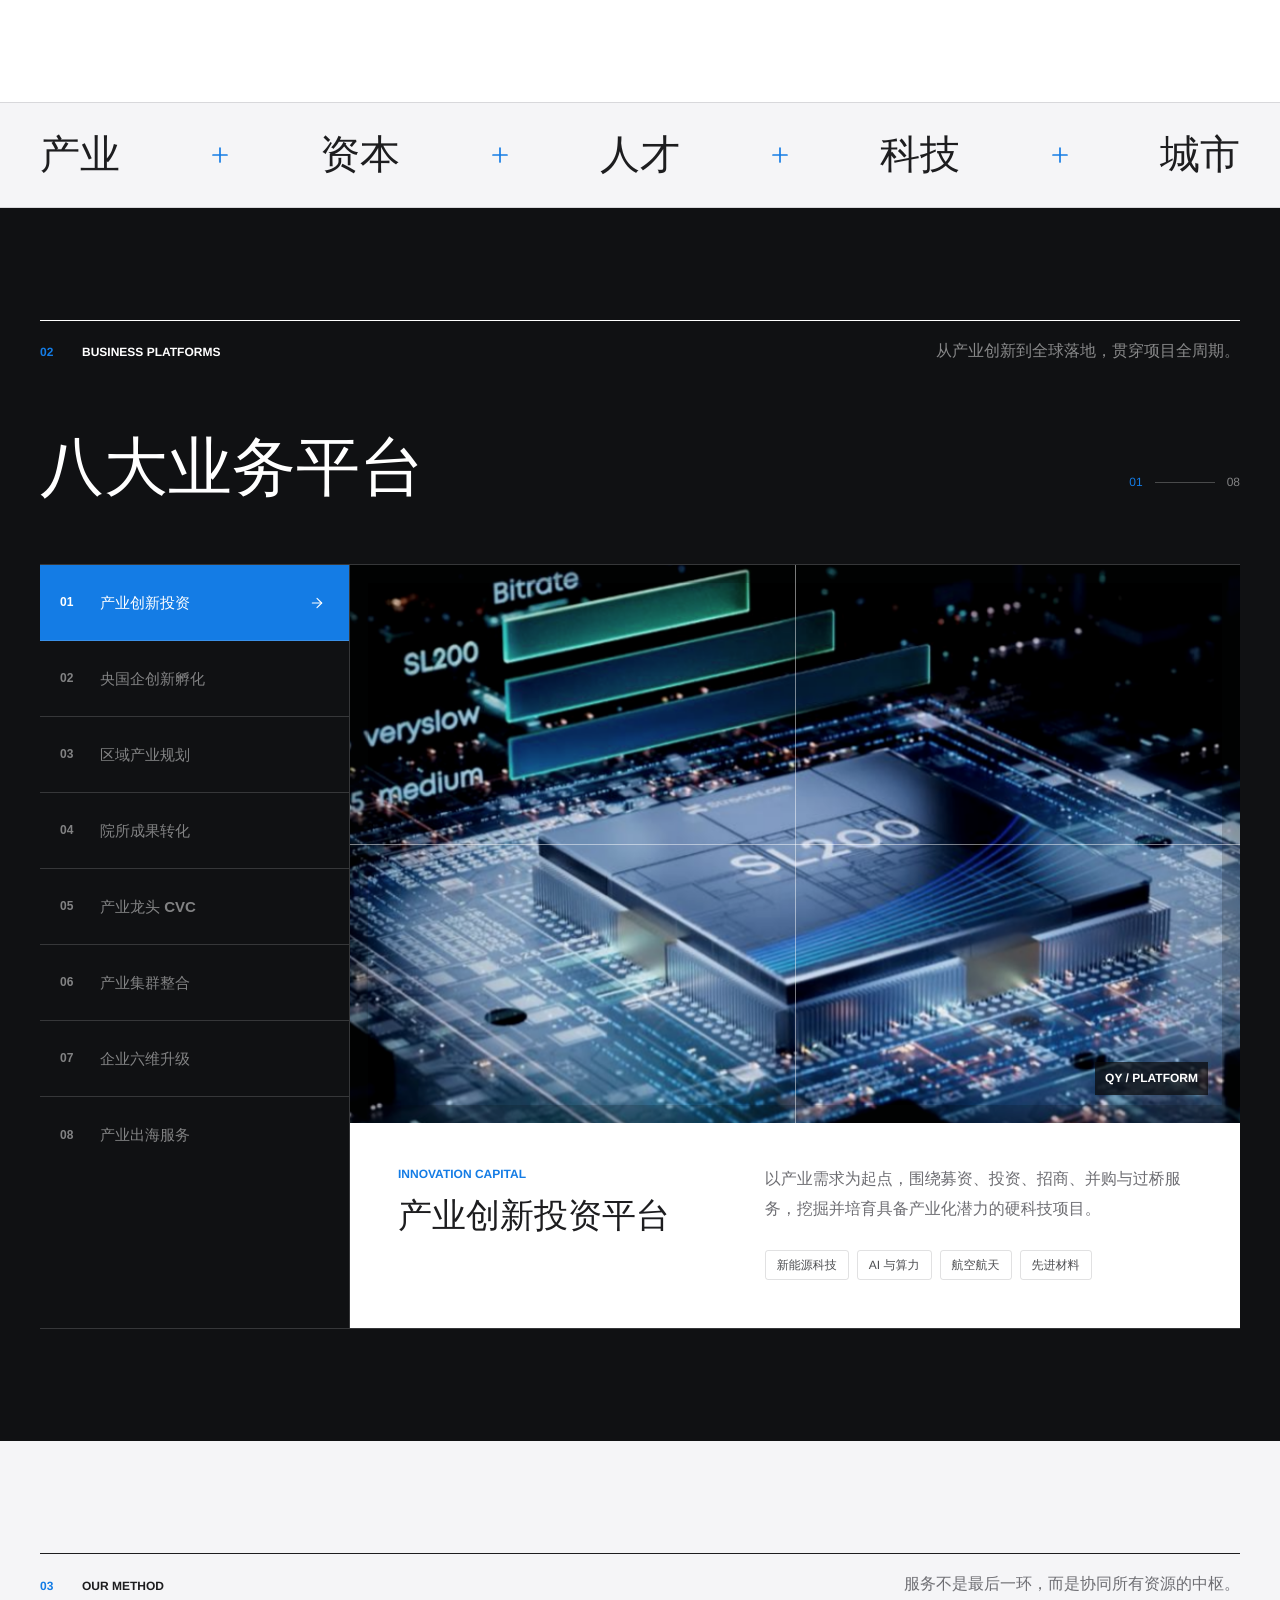
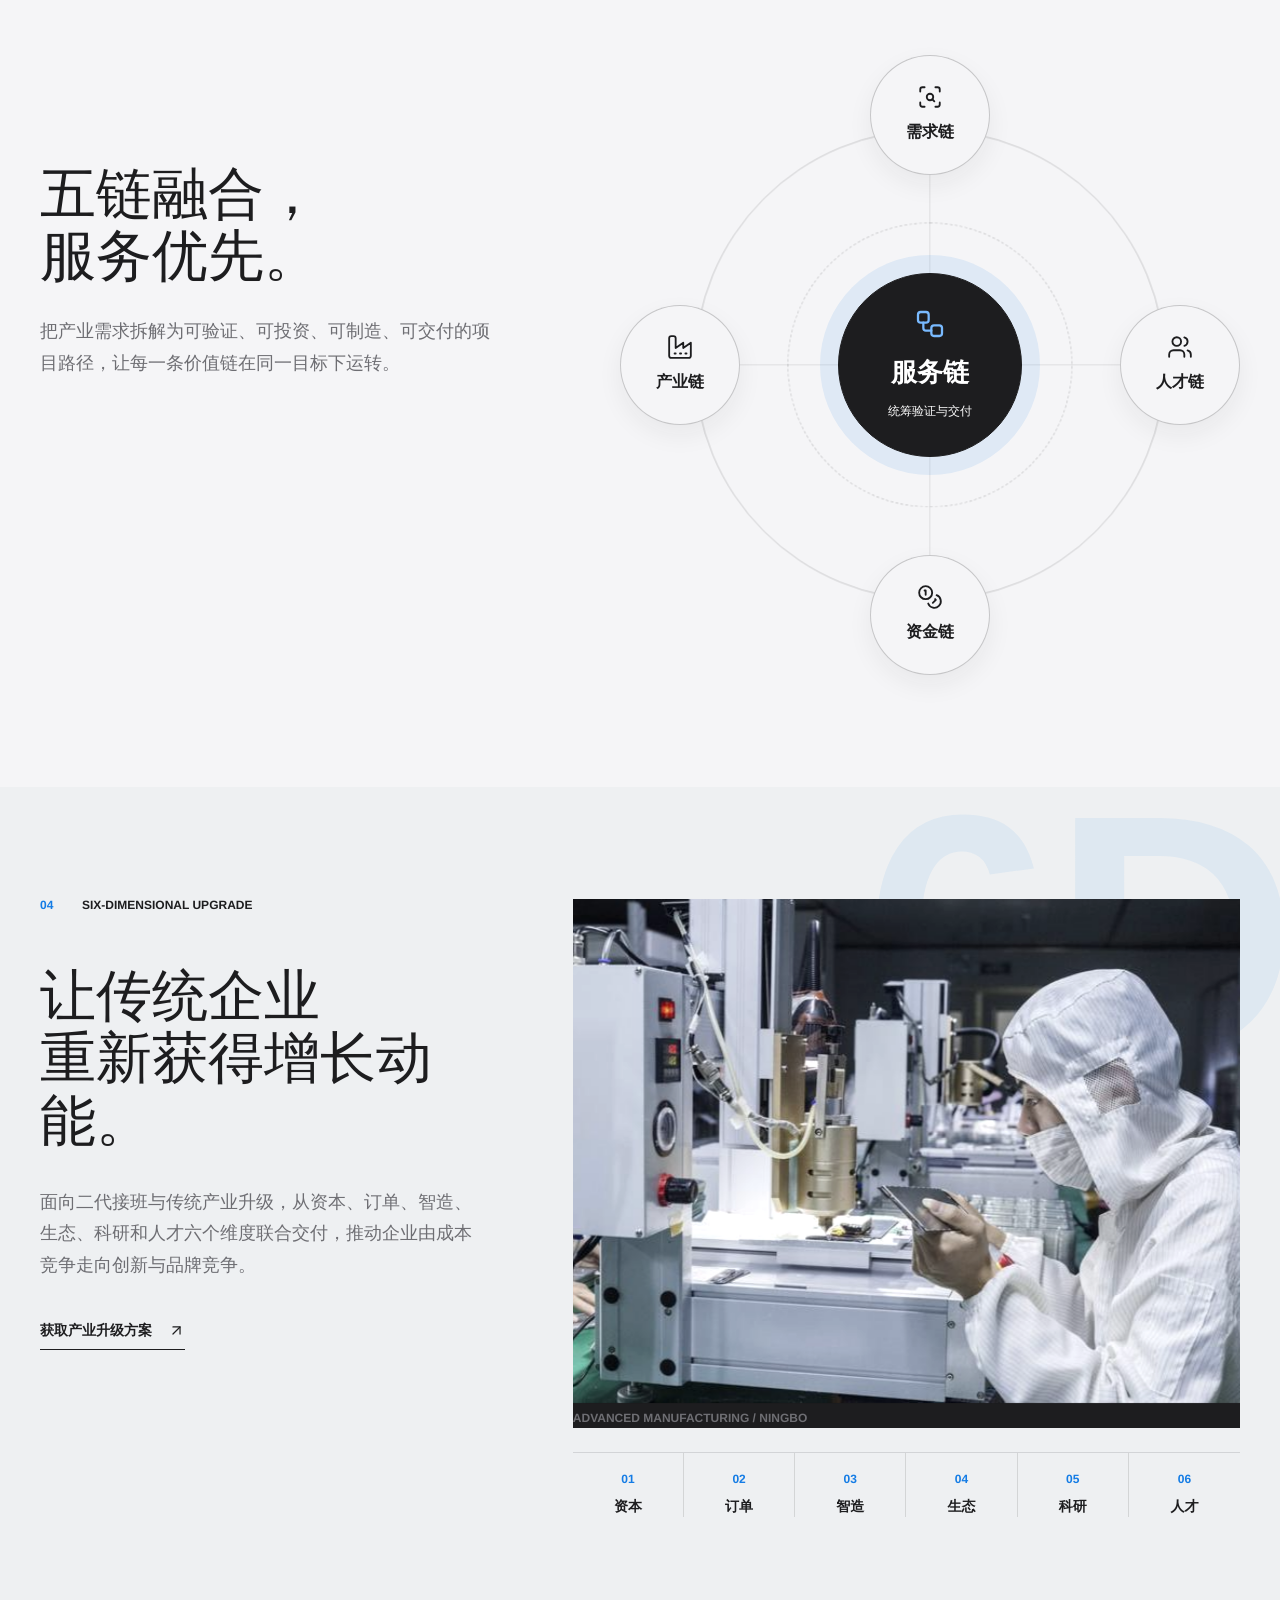
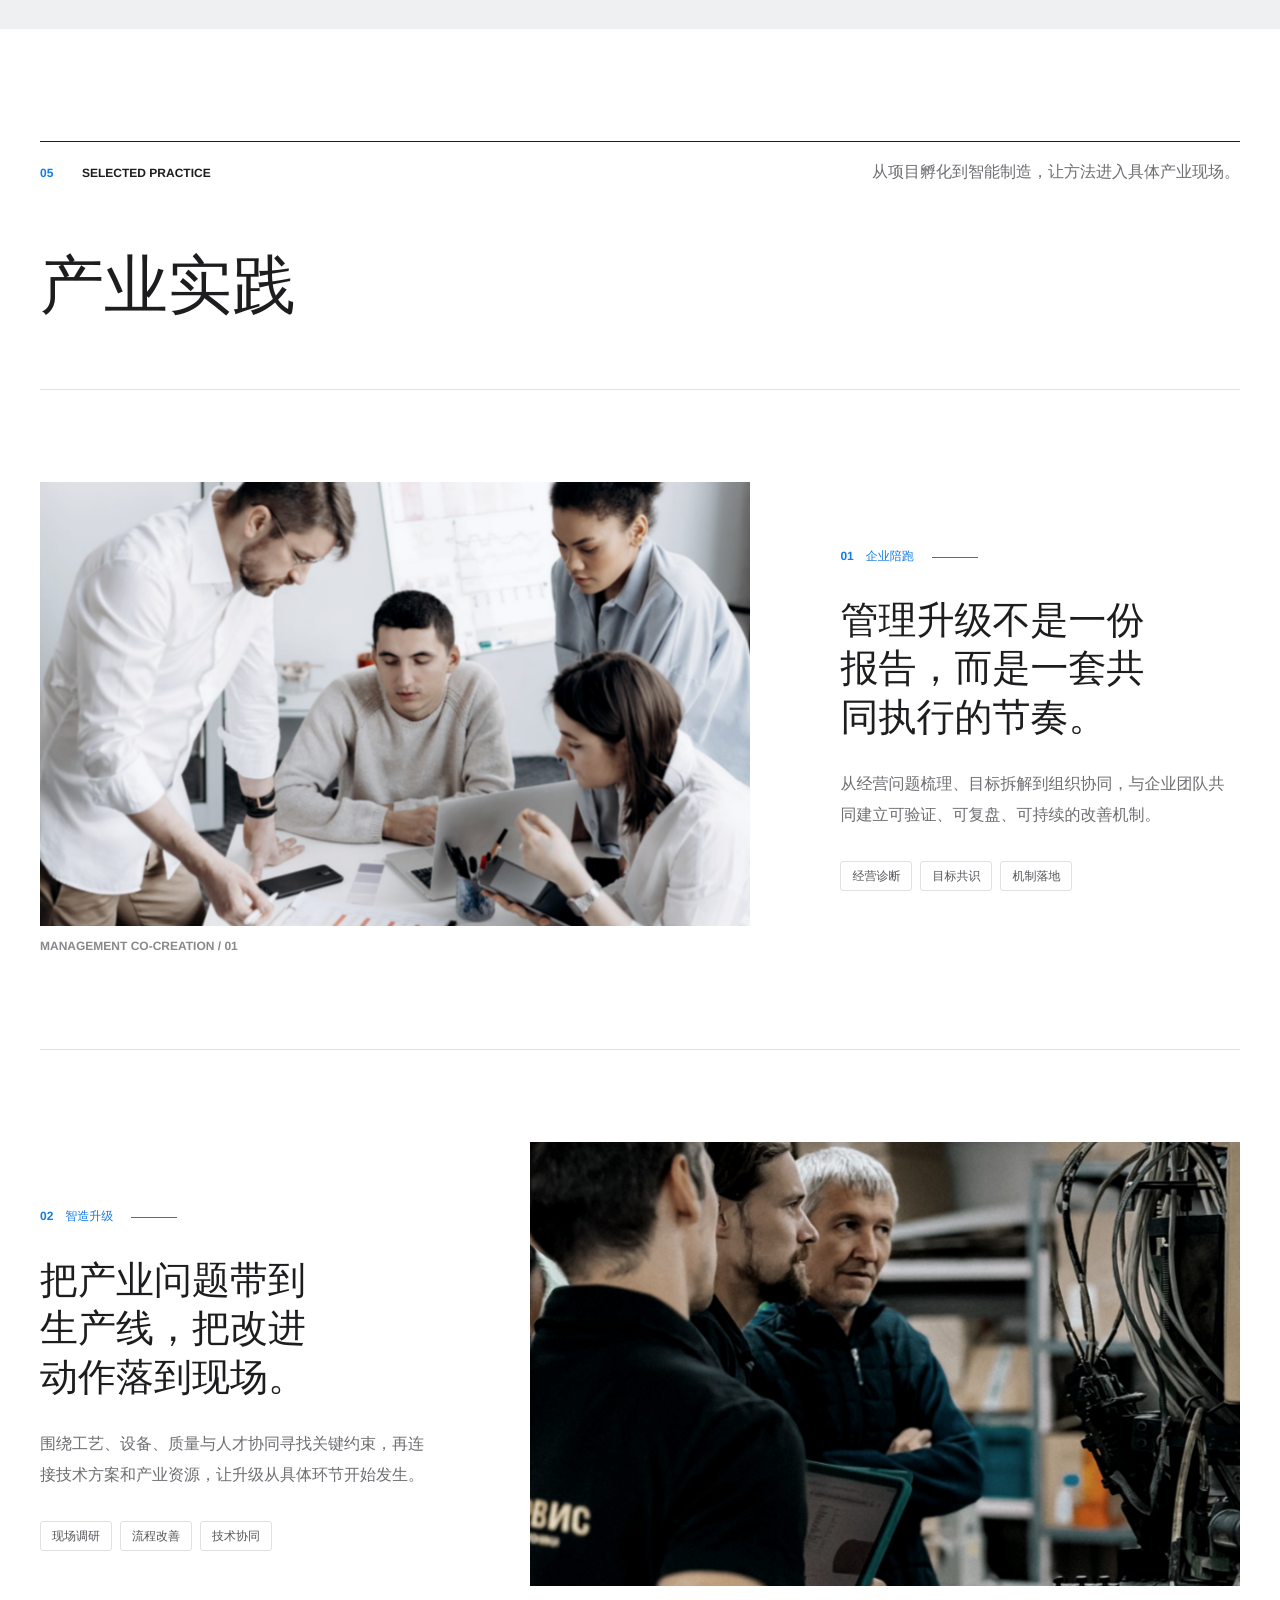
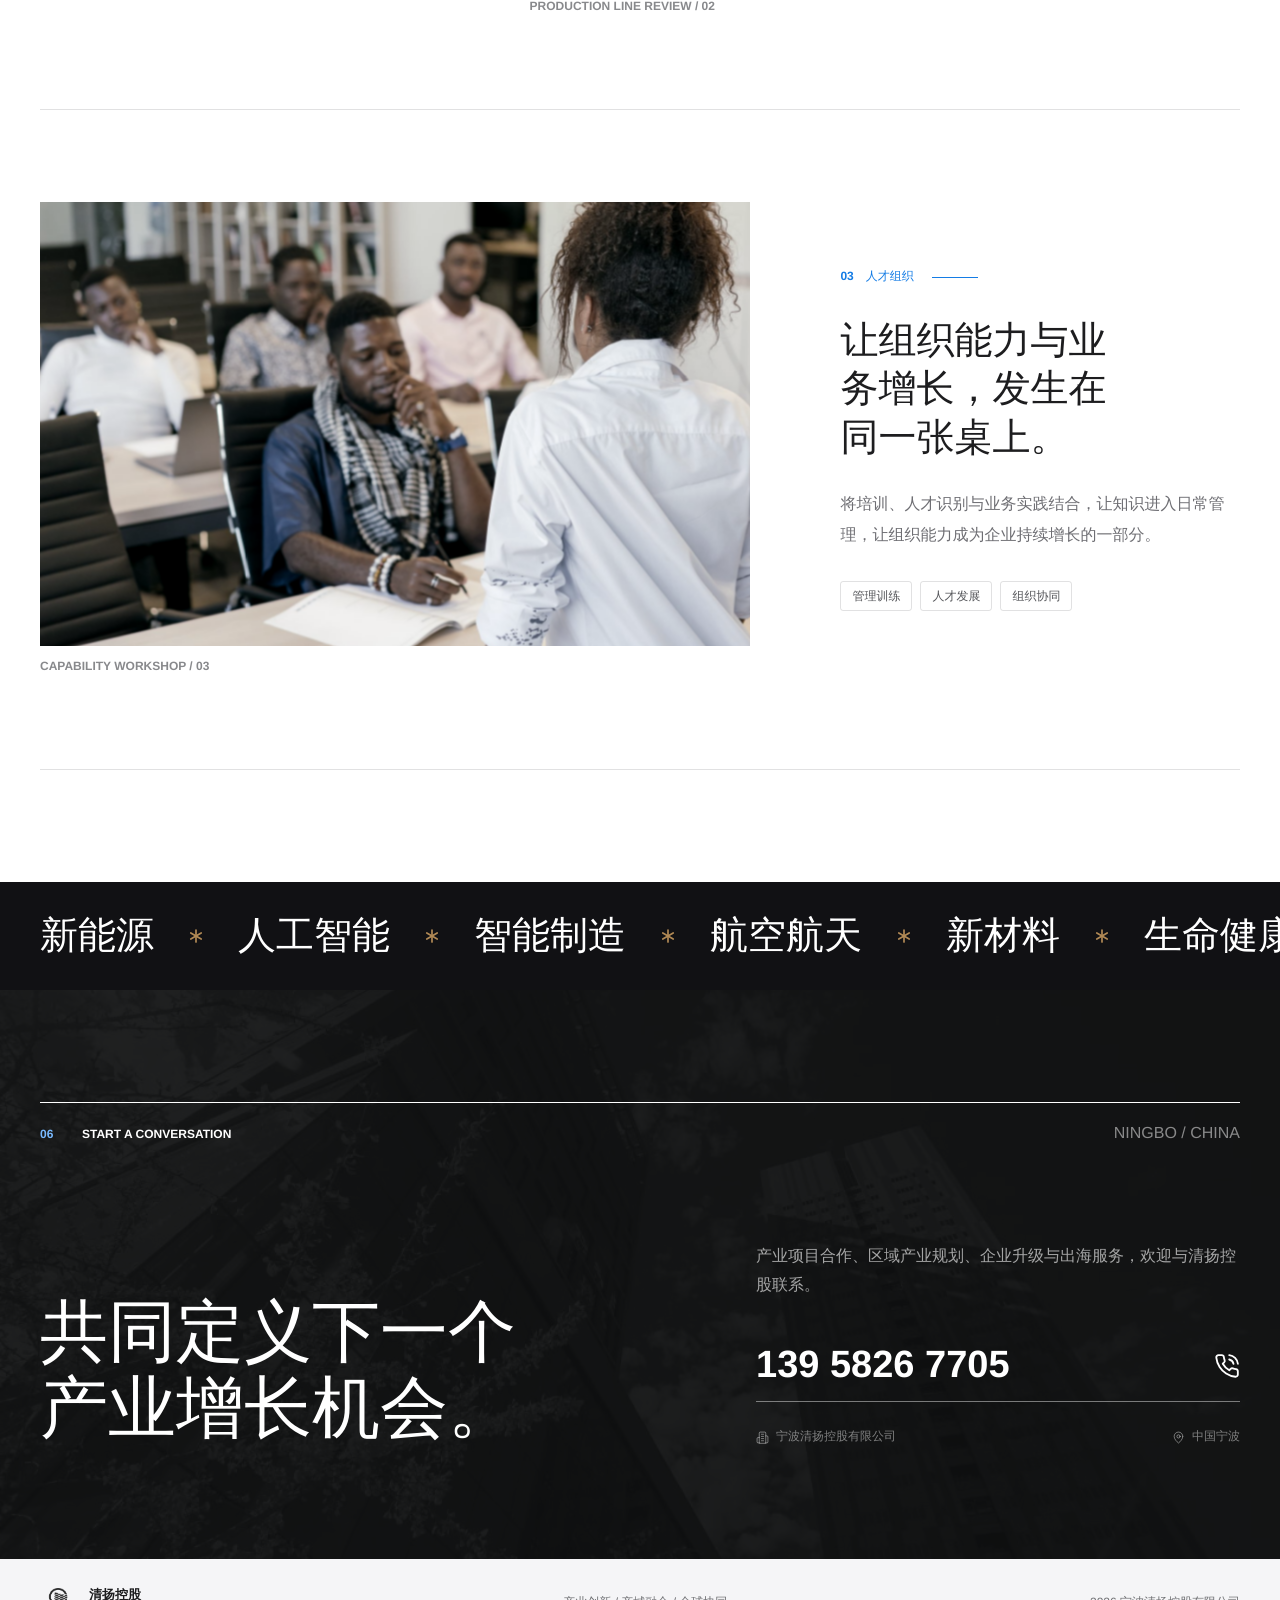
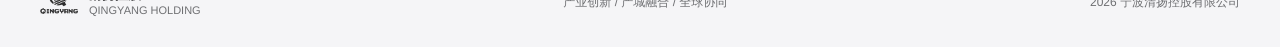
==== commit 256ad537: "Fix typography scale and layout overflow" ====
--- a/index.html
+++ b/index.html
@@ -39,7 +39,7 @@
     <link rel="canonical" href="https://xtulaze-creator.github.io/qingyang-holding-site/" />
     <link rel="icon" type="image/png" href="assets/qingyang-logo.png" />
     <script>document.documentElement.classList.add("js");</script>
-    <link rel="stylesheet" href="styles.css?v=20260729-4" />
+    <link rel="stylesheet" href="styles.css?v=20260729-5" />
     <script type="application/ld+json">
       {
         "@context": "https://schema.org",
@@ -198,15 +198,12 @@
       </section>
 
       <section class="kinetic-band" aria-label="清扬控股连接的核心资源">
-        <div class="kinetic-track" data-kinetic-track>
+        <div class="kinetic-track">
           <span>产业</span><i data-lucide="plus" aria-hidden="true"></i>
           <span>资本</span><i data-lucide="plus" aria-hidden="true"></i>
           <span>人才</span><i data-lucide="plus" aria-hidden="true"></i>
           <span>科技</span><i data-lucide="plus" aria-hidden="true"></i>
-          <span>城市</span><i data-lucide="plus" aria-hidden="true"></i>
-          <span>产业</span><i data-lucide="plus" aria-hidden="true"></i>
-          <span>资本</span><i data-lucide="plus" aria-hidden="true"></i>
-          <span>人才</span>
+          <span>城市</span>
         </div>
       </section>
 
@@ -507,6 +504,6 @@
     </button>
 
     <script defer src="assets/lucide.min.js?v=0.468.0"></script>
-    <script defer src="script.js?v=20260729-4"></script>
+    <script defer src="script.js?v=20260729-5"></script>
   </body>
 </html>
--- a/styles.css
+++ b/styles.css
@@ -10,8 +10,14 @@
   --cobalt: #147ce5;
   --sun: #b28a55;
   --coral: #111114;
-  --max-width: 1360px;
-  --side: max(28px, calc((100vw - var(--max-width)) / 2));
+  --max-width: 1520px;
+  --side: max(40px, calc((100vw - var(--max-width)) / 2));
+  --type-label: 12px;
+  --type-body: 16px;
+  --type-body-large: 18px;
+  --type-lead: 20px;
+  --type-section: 56px;
+  --type-display: 64px;
   --ease-out: cubic-bezier(0.16, 1, 0.3, 1);
   --ease-spring: cubic-bezier(0.34, 1.56, 0.64, 1);
   --service-accent: #147ce5;
@@ -32,7 +38,7 @@
   color: var(--ink);
   background: var(--paper);
   font-family: -apple-system, BlinkMacSystemFont, "SF Pro Display", "PingFang SC", "Hiragino Sans GB", "Microsoft YaHei", sans-serif;
-  font-size: 16px;
+  font-size: var(--type-body);
   line-height: 1.6;
   letter-spacing: 0;
   -webkit-font-smoothing: antialiased;
@@ -210,7 +216,7 @@
   display: flex;
   align-items: center;
   gap: 34px;
-  font-size: 13px;
+  font-size: 14px;
   font-weight: 570;
 }
 
@@ -366,7 +372,7 @@
   display: flex;
   justify-content: space-between;
   color: rgba(255, 255, 255, 0.62);
-  font-size: 11px;
+  font-size: var(--type-label);
   font-weight: 620;
   line-height: 1;
   font-variant-numeric: tabular-nums;
@@ -380,7 +386,7 @@
 .hero-kicker {
   margin-bottom: 16px;
   color: rgba(190, 220, 255, 0.9);
-  font-size: 13px;
+  font-size: 14px;
   font-weight: 650;
 }
 
@@ -432,7 +438,7 @@
   gap: 18px;
   border: 1px solid transparent;
   border-radius: 4px;
-  font-size: 14px;
+  font-size: 15px;
   font-weight: 680;
   transition: color 220ms ease, background-color 220ms ease, border-color 220ms ease;
   will-change: transform;
@@ -524,7 +530,7 @@
 
 .signal-item {
   min-width: 0;
-  padding: 30px max(28px, calc((100vw - var(--max-width)) / 2 + 28px));
+  padding: 30px 34px;
   display: grid;
   align-content: center;
   border-right: 1px solid var(--line);
@@ -549,14 +555,14 @@
 .signal-item > span {
   margin-top: 15px;
   color: var(--electric);
-  font-size: 10px;
+  font-size: var(--type-label);
   font-weight: 720;
 }
 
 .signal-item > p {
   margin: 3px 0 0;
   color: var(--muted);
-  font-size: 13px;
+  font-size: 14px;
 }
 
 .signal-statement {
@@ -582,7 +588,7 @@
 }
 
 .section {
-  padding: 136px 0;
+  padding: 112px 0;
 }
 
 .section-shell {
@@ -594,7 +600,7 @@
   display: flex;
   align-items: center;
   gap: 12px;
-  font-size: 11px;
+  font-size: var(--type-label);
   font-weight: 720;
   line-height: 1;
 }
@@ -618,10 +624,11 @@
 }
 
 .section-topline > p {
-  max-width: 420px;
+  max-width: 520px;
   margin: 0;
   color: var(--muted);
-  font-size: 14px;
+  font-size: var(--type-body);
+  line-height: 1.65;
 }
 
 .intro {
@@ -640,15 +647,15 @@
 }
 
 .intro-statement {
-  margin-top: 88px;
+  margin-top: 64px;
 }
 
 .intro-statement h2 {
   margin: 0;
-  max-width: 1140px;
-  font-size: 60px;
+  max-width: 1080px;
+  font-size: var(--type-section);
   font-weight: 570;
-  line-height: 1.16;
+  line-height: 1.18;
 }
 
 .accent-word {
@@ -663,31 +670,31 @@
 }
 
 .intro-detail {
-  margin-top: 88px;
+  margin-top: 68px;
   display: grid;
-  grid-template-columns: minmax(280px, 0.8fr) minmax(0, 1.2fr);
-  gap: 82px;
+  grid-template-columns: minmax(360px, 0.9fr) minmax(0, 1.1fr);
+  gap: 96px;
   align-items: start;
 }
 
 .intro-deck {
   margin: 0;
-  font-size: 24px;
-  font-weight: 520;
-  line-height: 1.62;
+  font-size: var(--type-lead);
+  font-weight: 560;
+  line-height: 1.7;
 }
 
 .intro-columns {
   display: grid;
   grid-template-columns: repeat(2, minmax(0, 1fr));
-  gap: 42px;
+  gap: 48px;
 }
 
 .intro-columns p {
   margin: 0;
   color: var(--muted);
-  font-size: 16px;
-  line-height: 1.9;
+  font-size: var(--type-body);
+  line-height: 1.75;
 }
 
 .kinetic-band {
@@ -699,25 +706,26 @@
 }
 
 .kinetic-track {
-  width: max-content;
-  min-height: 116px;
-  padding: 0 48px;
-  display: flex;
+  width: min(calc(100% - 2 * var(--side)), var(--max-width));
+  min-height: 104px;
+  margin: 0 auto;
+  display: grid;
+  grid-template-columns: auto 24px auto 24px auto 24px auto 24px auto;
   align-items: center;
-  gap: 34px;
-  will-change: transform;
+  justify-content: space-between;
+  gap: 24px;
 }
 
 .kinetic-track span {
-  font-size: 54px;
+  font-size: 40px;
   font-weight: 560;
   line-height: 1;
   white-space: nowrap;
 }
 
 .kinetic-track svg {
-  width: 32px;
-  height: 32px;
+  width: 24px;
+  height: 24px;
   color: var(--electric);
 }
 
@@ -745,7 +753,7 @@
 .services-title h2,
 .cases-title h2 {
   margin: 0;
-  font-size: 68px;
+  font-size: var(--type-display);
   font-weight: 590;
   line-height: 1.04;
 }
@@ -756,7 +764,7 @@
   align-items: center;
   gap: 12px;
   color: rgba(255, 255, 255, 0.48);
-  font-size: 11px;
+  font-size: var(--type-label);
   font-variant-numeric: tabular-nums;
 }
 
@@ -805,13 +813,13 @@
 }
 
 .service-tab span {
-  font-size: 10px;
+  font-size: var(--type-label);
   font-weight: 700;
   font-variant-numeric: tabular-nums;
 }
 
 .service-tab strong {
-  font-size: 14px;
+  font-size: 15px;
   font-weight: 590;
 }
 
@@ -912,7 +920,7 @@
   padding: 7px 10px;
   color: #fff;
   background: rgba(10, 11, 12, 0.72);
-  font-size: 10px;
+  font-size: var(--type-label);
   font-weight: 700;
 }
 
@@ -933,7 +941,7 @@
 .eyebrow {
   margin-bottom: 12px;
   color: var(--cobalt);
-  font-size: 10px;
+  font-size: var(--type-label);
   font-weight: 760;
   text-transform: uppercase;
 }
@@ -977,33 +985,37 @@
 }
 
 .method-layout {
-  margin-top: 86px;
+  margin-top: 56px;
   display: grid;
-  grid-template-columns: minmax(300px, 0.72fr) minmax(560px, 1.28fr);
-  gap: 90px;
-  align-items: center;
+  grid-template-columns: minmax(360px, 0.82fr) minmax(560px, 1.18fr);
+  gap: 64px;
+  align-items: start;
+}
+
+.method-copy {
+  padding-top: 108px;
 }
 
 .method-copy h2,
 .upgrade-copy h2,
 .contact-main h2 {
   margin: 0;
-  font-size: 64px;
+  font-size: var(--type-section);
   font-weight: 580;
   line-height: 1.12;
 }
 
 .method-copy > p {
   max-width: 500px;
-  margin: 34px 0 0;
+  margin: 28px 0 0;
   color: var(--muted);
-  font-size: 17px;
-  line-height: 1.9;
+  font-size: var(--type-body-large);
+  line-height: 1.75;
 }
 
 .orbit-stage {
   position: relative;
-  width: min(100%, 700px);
+  width: min(100%, 620px);
   aspect-ratio: 1;
   margin-left: auto;
   transform-style: preserve-3d;
@@ -1040,14 +1052,14 @@
 }
 
 .orbit-ring-one {
-  width: 78%;
-  height: 78%;
+  width: 76%;
+  height: 76%;
   animation: orbit-pulse 5s ease-in-out infinite;
 }
 
 .orbit-ring-two {
-  width: 48%;
-  height: 48%;
+  width: 46%;
+  height: 46%;
   border-style: dashed;
   animation: orbit-spin 28s linear infinite;
 }
@@ -1056,8 +1068,10 @@
 .orbit-node {
   position: absolute;
   z-index: 2;
-  display: grid;
-  place-items: center;
+  display: flex;
+  align-items: center;
+  justify-content: center;
+  flex-direction: column;
   color: var(--ink);
   border: 1px solid rgba(10, 11, 12, 0.2);
   border-radius: 50%;
@@ -1067,8 +1081,8 @@
 .orbit-core {
   top: 50%;
   left: 50%;
-  width: 190px;
-  height: 190px;
+  width: 184px;
+  height: 184px;
   color: #fff;
   border-color: var(--ink);
   background: var(--ink);
@@ -1078,57 +1092,62 @@
 }
 
 .orbit-core svg {
-  width: 34px;
-  height: 34px;
+  width: 32px;
+  height: 32px;
+  margin-bottom: 12px;
   color: #79baff;
 }
 
 .orbit-core span {
-  margin-top: -20px;
+  margin: 0;
   font-size: 26px;
   font-weight: 700;
 }
 
 .orbit-core small {
-  margin-top: -30px;
-  font-size: 11px;
+  margin-top: 8px;
+  font-size: var(--type-label);
 }
 
 .orbit-node {
-  width: 112px;
-  height: 112px;
-  gap: 4px;
+  width: 120px;
+  height: 120px;
+  gap: 10px;
   box-shadow: 0 10px 26px rgba(29, 29, 31, 0.06);
 }
 
 .orbit-node svg {
-  width: 24px;
-  height: 24px;
+  width: 26px;
+  height: 26px;
 }
 
 .orbit-node span {
-  font-size: 14px;
+  font-size: var(--type-body);
   font-weight: 650;
 }
 
 .orbit-node-one {
-  top: 8%;
-  left: 42%;
+  top: 0;
+  left: 50%;
+  transform: translateX(-50%);
 }
 
 .orbit-node-two {
-  top: 37%;
-  right: 2%;
+  top: 50%;
+  right: 0;
+  transform: translateY(-50%);
 }
 
 .orbit-node-three {
-  right: 20%;
-  bottom: 4%;
+  bottom: 0;
+  left: 50%;
+  transform: translateX(-50%);
 }
 
 .orbit-node-four {
-  bottom: 16%;
-  left: 4%;
+  top: 50%;
+  left: 0;
+  transform: translateY(-50%);
 }
 
 .upgrade {
@@ -1164,15 +1183,15 @@
 
 .upgrade-copy h2 {
   margin-top: 54px;
-  font-size: 54px;
+  font-size: var(--type-section);
 }
 
 .upgrade-copy > p {
   max-width: 560px;
   margin: 34px 0 0;
   color: var(--muted);
-  font-size: 17px;
-  line-height: 1.9;
+  font-size: var(--type-body-large);
+  line-height: 1.75;
 }
 
 .text-link {
@@ -1215,7 +1234,7 @@
   padding: 10px 0 0;
   color: var(--muted);
   background: transparent;
-  font-size: 10px;
+  font-size: var(--type-label);
   font-weight: 680;
 }
 
@@ -1243,7 +1262,7 @@
 
 .upgrade-dimensions small {
   color: var(--electric);
-  font-size: 9px;
+  font-size: var(--type-label);
   font-weight: 720;
 }
 
@@ -1321,7 +1340,7 @@
 .case-media figcaption {
   margin-top: 11px;
   color: #88898c;
-  font-size: 10px;
+  font-size: var(--type-label);
   font-weight: 680;
 }
 
@@ -1510,7 +1529,7 @@
   justify-content: space-between;
   gap: 20px;
   color: rgba(255, 255, 255, 0.46);
-  font-size: 11px;
+  font-size: var(--type-label);
 }
 
 .contact-meta span {
@@ -1537,7 +1556,7 @@
   align-items: center;
   justify-content: space-between;
   gap: 32px;
-  font-size: 11px;
+  font-size: var(--type-label);
 }
 
 .footer-shell > p {
@@ -1572,7 +1591,7 @@
 }
 
 .footer-brand span {
-  font-size: 9px;
+  font-size: 11px;
 }
 
 .back-to-top {
@@ -1715,7 +1734,7 @@
   min-height: 72px;
   color: var(--muted);
   border-top: 1px solid var(--line);
-  font-size: 11px;
+  font-size: var(--type-label);
 }
 
 @keyframes hero-image-in {
@@ -1771,6 +1790,8 @@
 @media (max-width: 1180px) {
   :root {
     --side: 32px;
+    --type-section: 50px;
+    --type-display: 56px;
   }
 
   .hero h1 {
@@ -1779,16 +1800,16 @@
 
   .intro-statement h2,
   .method-copy h2 {
-    font-size: 56px;
+    font-size: var(--type-section);
   }
 
   .upgrade-copy h2 {
-    font-size: 50px;
+    font-size: var(--type-section);
   }
 
   .services-title h2,
   .cases-title h2 {
-    font-size: 60px;
+    font-size: var(--type-display);
   }
 
   .service-explorer {
@@ -1800,8 +1821,8 @@
   }
 
   .method-layout {
-    grid-template-columns: minmax(280px, 0.78fr) minmax(500px, 1.22fr);
-    gap: 50px;
+    grid-template-columns: minmax(300px, 0.82fr) minmax(500px, 1.18fr);
+    gap: 40px;
   }
 
   .upgrade-grid,
@@ -1818,7 +1839,7 @@
   }
 
   .contact-main h2 {
-    font-size: 60px;
+    font-size: var(--type-display);
   }
 
   .contact-phone {
@@ -1827,6 +1848,11 @@
 }
 
 @media (max-width: 960px) {
+  :root {
+    --type-section: 46px;
+    --type-display: 52px;
+  }
+
   .site-header.is-open {
     height: 100dvh;
     background: rgba(244, 243, 239, 0.98);
@@ -1896,7 +1922,7 @@
   }
 
   .hero h1 {
-    font-size: 84px;
+    font-size: 76px;
   }
 
   .hero-lead {
@@ -1921,11 +1947,13 @@
   }
 
   .section {
-    padding: 120px 0;
-  }
-
-  .intro-statement h2 {
-    font-size: 52px;
+    padding: 96px 0;
+  }
+
+  .intro-statement h2,
+  .method-copy h2,
+  .upgrade-copy h2 {
+    font-size: var(--type-section);
   }
 
   .intro-detail {
@@ -1938,11 +1966,17 @@
   }
 
   .kinetic-track {
-    min-height: 124px;
+    min-height: 96px;
+    gap: 16px;
   }
 
   .kinetic-track span {
-    font-size: 48px;
+    font-size: 32px;
+  }
+
+  .kinetic-track svg {
+    width: 20px;
+    height: 20px;
   }
 
   .service-explorer {
@@ -1973,15 +2007,18 @@
   }
 
   .method-layout {
+    margin-top: 60px;
     grid-template-columns: 1fr;
+    gap: 56px;
   }
 
   .method-copy {
     max-width: 650px;
+    padding-top: 0;
   }
 
   .orbit-stage {
-    width: min(100%, 640px);
+    width: min(100%, 580px);
     margin: 0 auto;
   }
 
@@ -2023,6 +2060,11 @@
 @media (max-width: 680px) {
   :root {
     --side: 20px;
+    --type-label: 11px;
+    --type-body-large: 16px;
+    --type-lead: 18px;
+    --type-section: 32px;
+    --type-display: 40px;
   }
 
   .site-header {
@@ -2073,7 +2115,7 @@
   }
 
   .hero-meta {
-    font-size: 9px;
+    font-size: var(--type-label);
   }
 
   .hero-meta span:last-child {
@@ -2086,13 +2128,13 @@
 
   .hero-kicker {
     margin-bottom: 12px;
-    font-size: 11px;
+    font-size: 12px;
   }
 
   .hero h1 {
     display: grid;
     gap: 2px;
-    font-size: 60px;
+    font-size: 56px;
     line-height: 0.96;
   }
 
@@ -2103,7 +2145,7 @@
   }
 
   .hero-lead {
-    font-size: 23px;
+    font-size: 21px;
   }
 
   .hero-actions {
@@ -2147,7 +2189,7 @@
   }
 
   .section {
-    padding: 92px 0;
+    padding: 76px 0;
   }
 
   .section-topline {
@@ -2167,21 +2209,21 @@
   }
 
   .intro-statement {
-    margin-top: 62px;
+    margin-top: 48px;
   }
 
   .intro-statement h2 {
-    font-size: 32px;
-    line-height: 1.22;
+    font-size: var(--type-section);
+    line-height: 1.24;
   }
 
   .intro-detail {
-    margin-top: 68px;
-    gap: 36px;
+    margin-top: 48px;
+    gap: 30px;
   }
 
   .intro-deck {
-    font-size: 22px;
+    font-size: var(--type-lead);
   }
 
   .intro-columns {
@@ -2190,18 +2232,18 @@
   }
 
   .kinetic-track {
-    min-height: 96px;
-    padding: 0 24px;
-    gap: 20px;
+    min-height: 82px;
+    grid-template-columns: repeat(5, minmax(0, 1fr));
+    gap: 0;
   }
 
   .kinetic-track span {
-    font-size: 36px;
+    font-size: 20px;
+    text-align: center;
   }
 
   .kinetic-track svg {
-    width: 22px;
-    height: 22px;
+    display: none;
   }
 
   .services-title,
@@ -2211,7 +2253,7 @@
 
   .services-title h2,
   .cases-title h2 {
-    font-size: 42px;
+    font-size: var(--type-display);
   }
 
   .service-progress {
@@ -2251,20 +2293,20 @@
   }
 
   .service-content h3 {
-    font-size: 31px;
+    font-size: 28px;
   }
 
   .method-layout {
-    margin-top: 60px;
-    gap: 58px;
+    margin-top: 48px;
+    gap: 44px;
   }
 
   .method-copy h2 {
-    font-size: 40px;
+    font-size: var(--type-section);
   }
 
   .upgrade-copy h2 {
-    font-size: 35px;
+    font-size: var(--type-section);
   }
 
   .orbit-stage {
@@ -2280,10 +2322,11 @@
   .orbit-core svg {
     width: 26px;
     height: 26px;
+    margin-bottom: 8px;
   }
 
   .orbit-core span {
-    margin-top: -12px;
+    margin: 0;
     font-size: 20px;
   }
 
@@ -2294,6 +2337,7 @@
   .orbit-node {
     width: 76px;
     height: 76px;
+    gap: 6px;
   }
 
   .orbit-node svg {
@@ -2302,7 +2346,7 @@
   }
 
   .orbit-node span {
-    font-size: 11px;
+    font-size: 12px;
   }
 
   .upgrade-number {
@@ -2367,7 +2411,7 @@
   }
 
   .case-copy h3 {
-    font-size: 29px;
+    font-size: 28px;
   }
 
   .case-copy > p {
@@ -2394,7 +2438,7 @@
   }
 
   .contact-main h2 {
-    font-size: 40px;
+    font-size: var(--type-section);
   }
 
   .contact-phone {
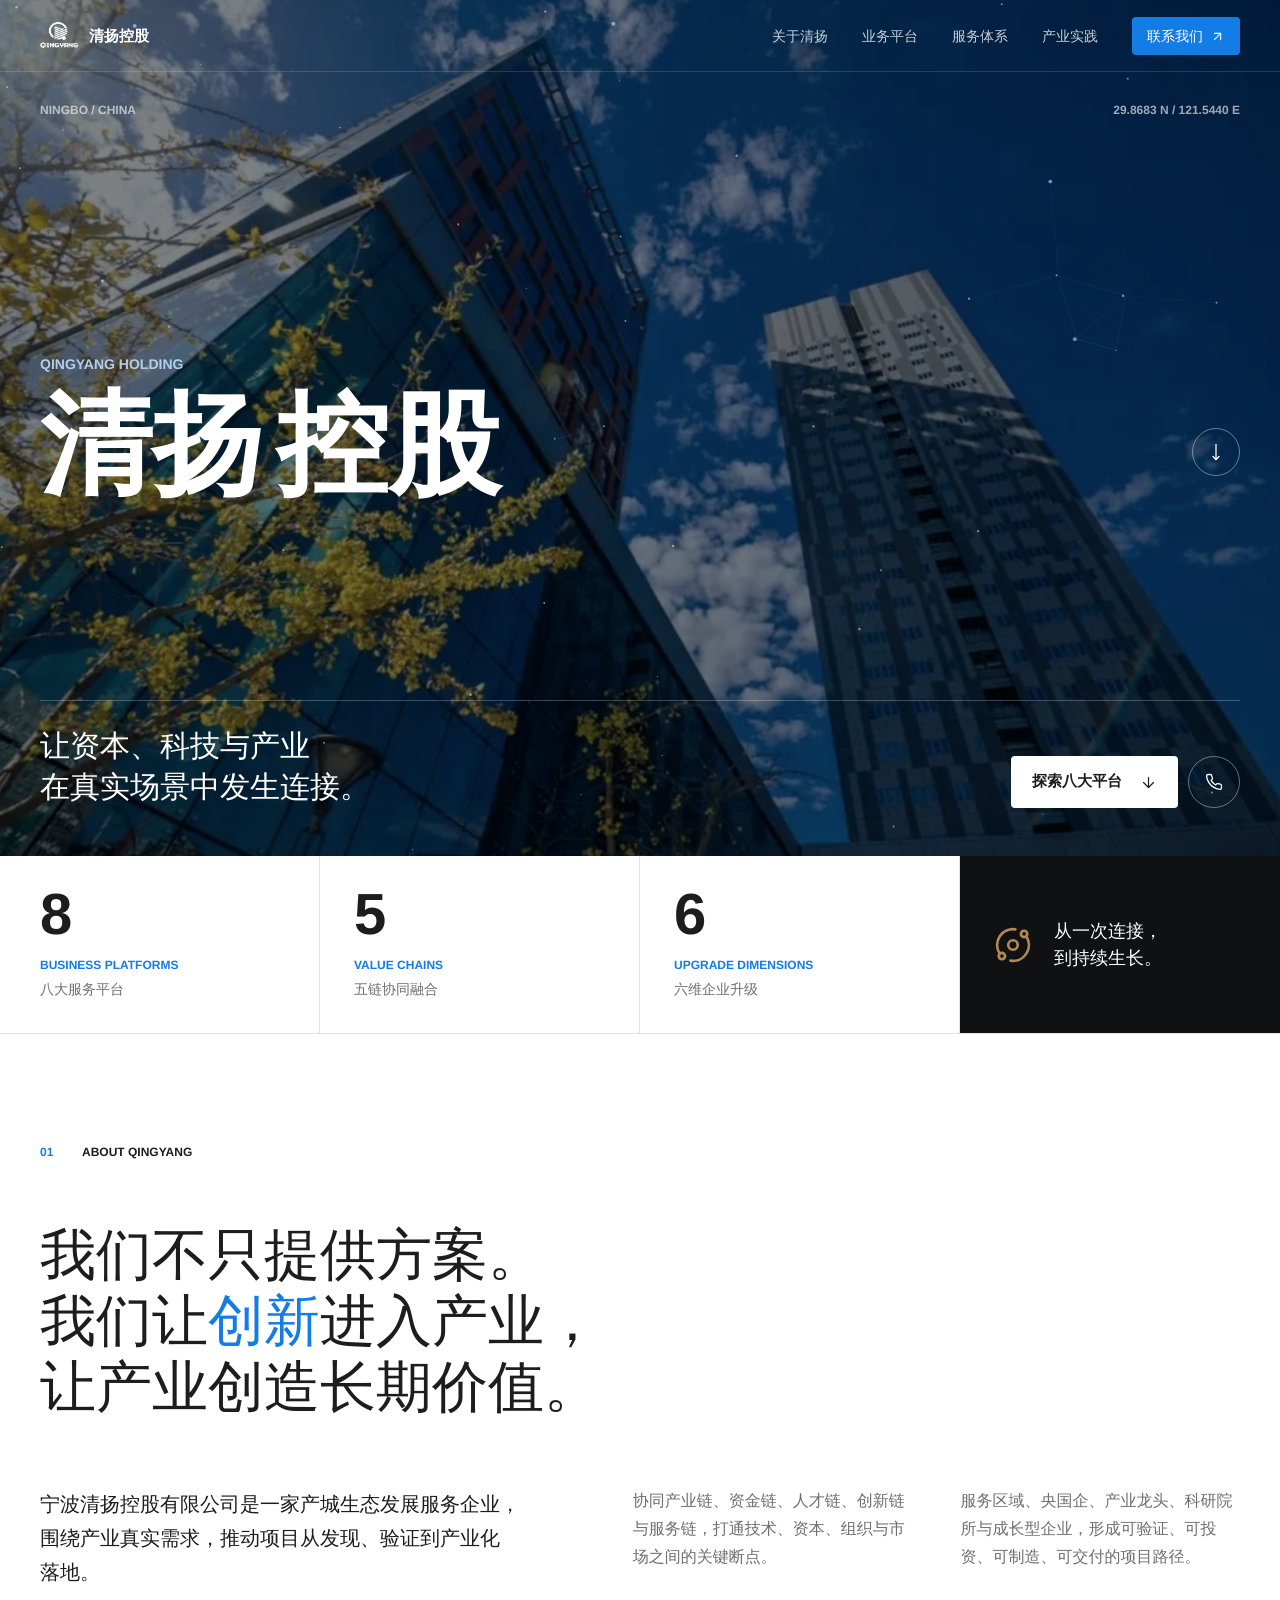
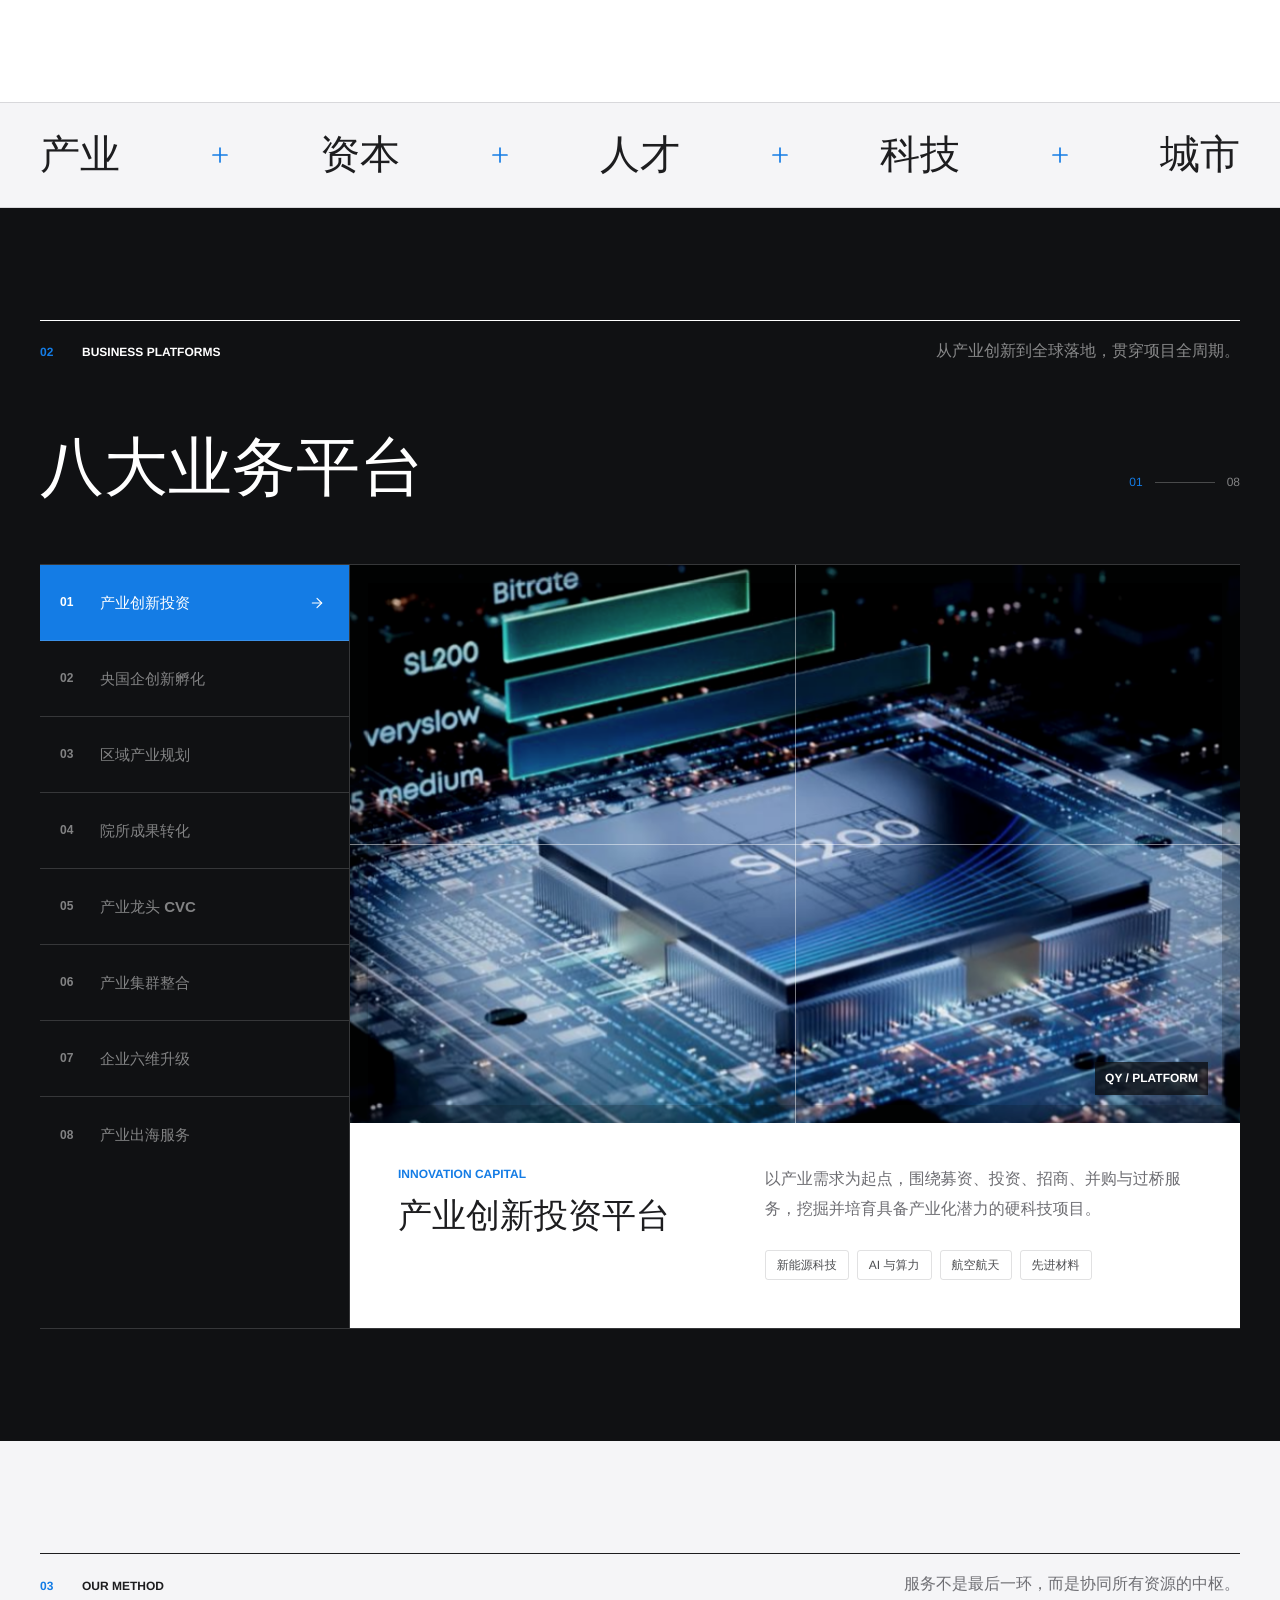
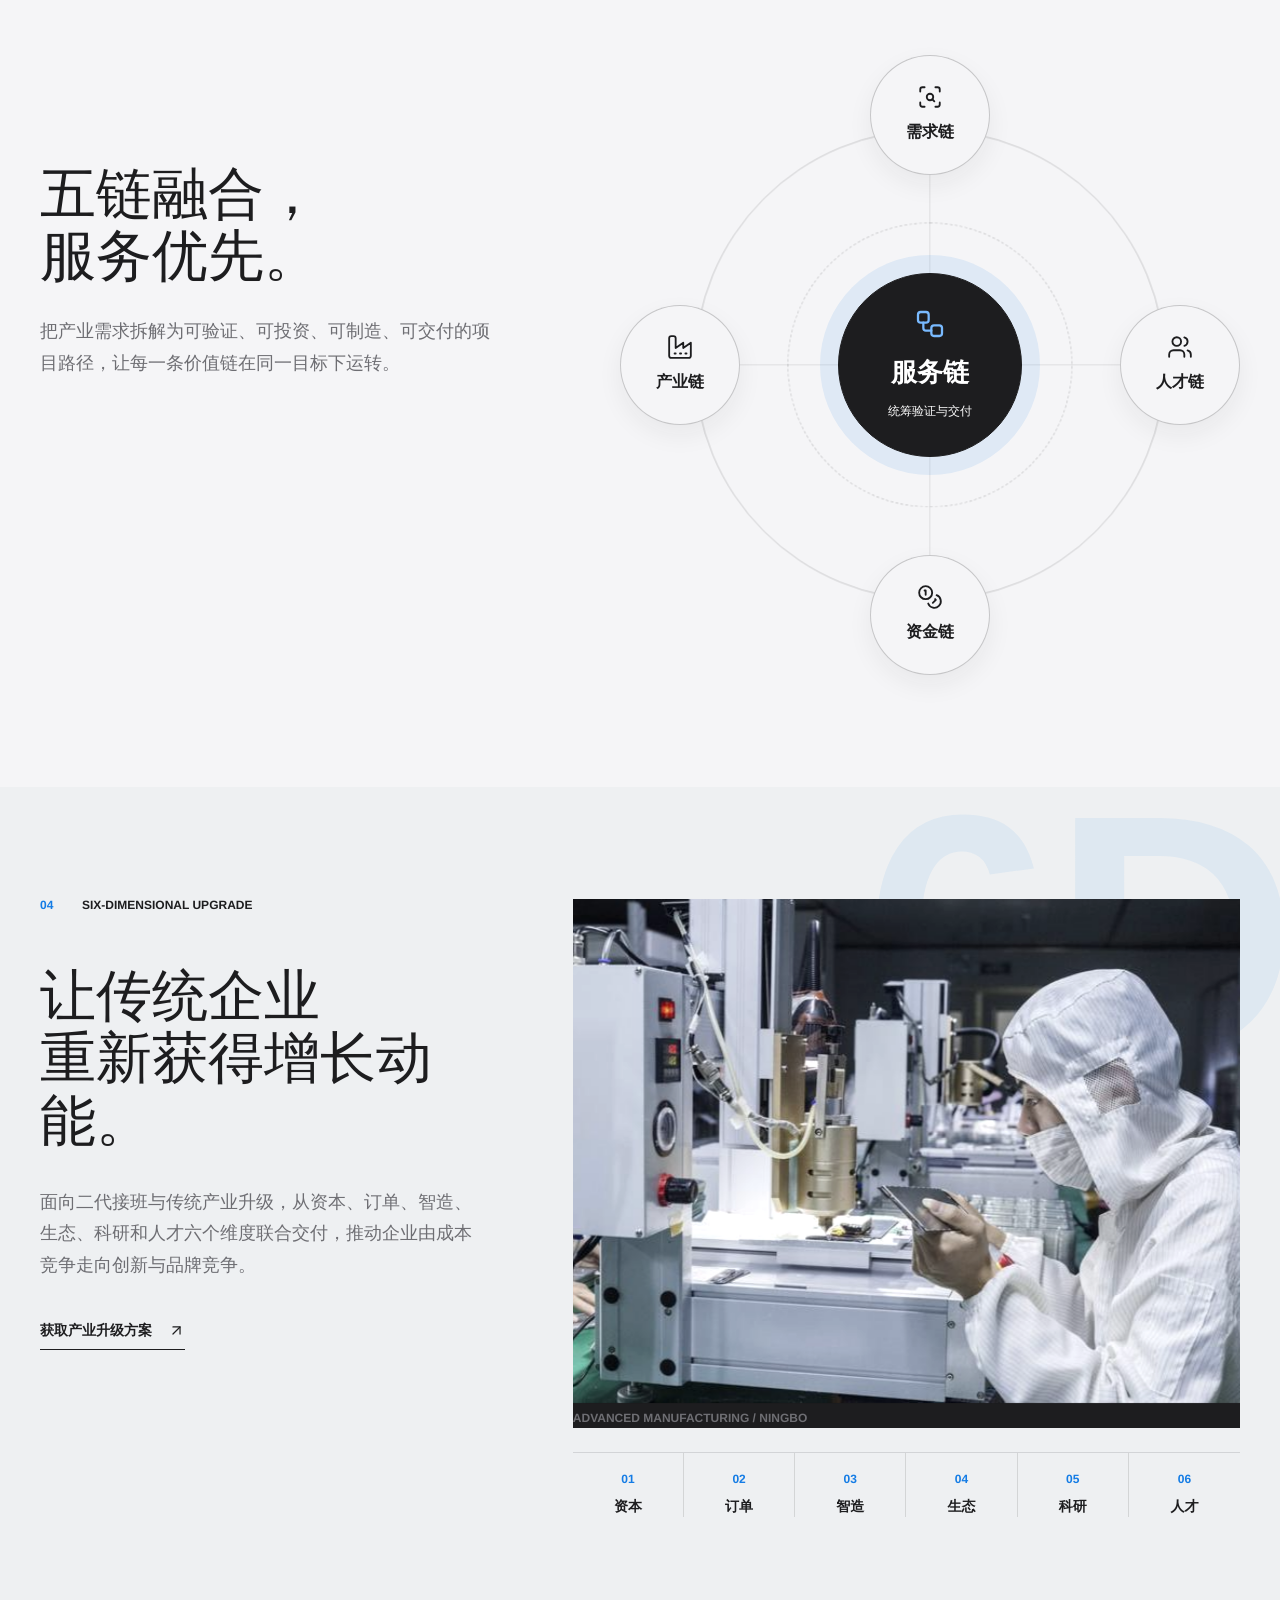
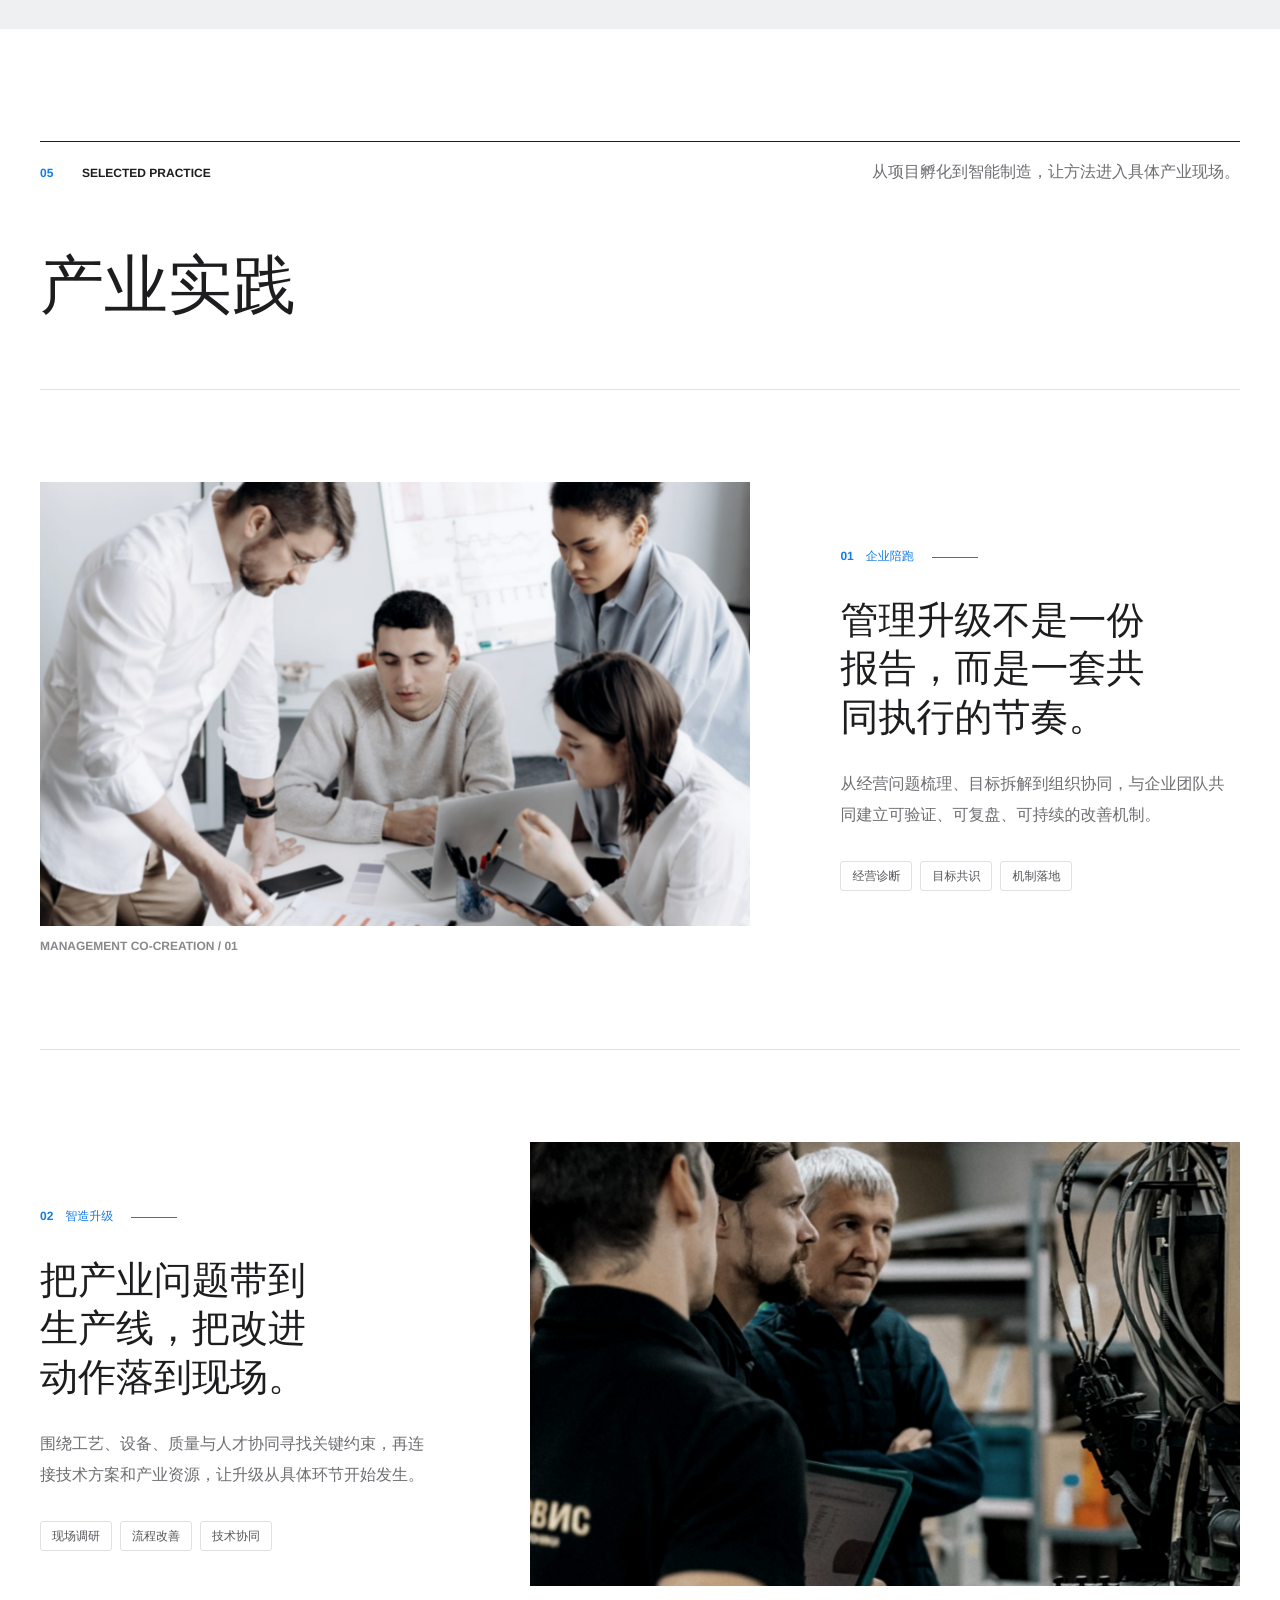
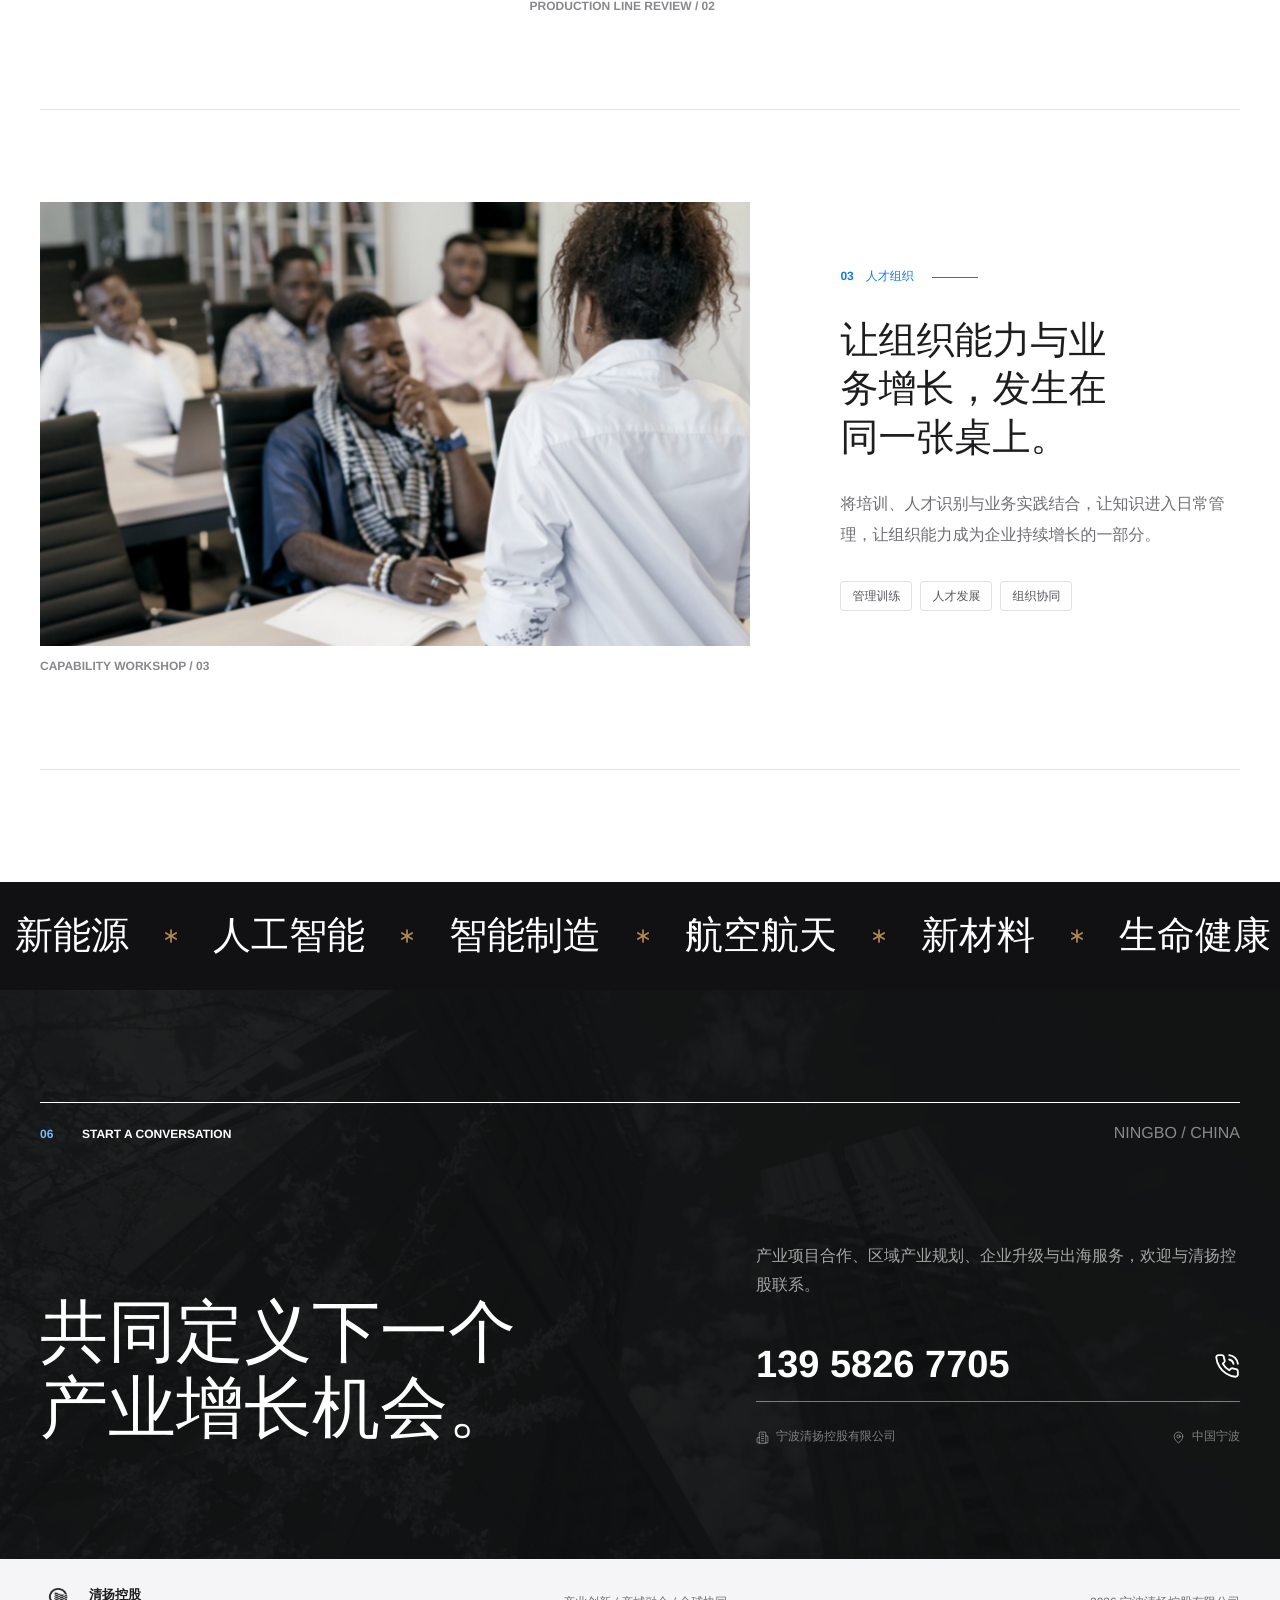
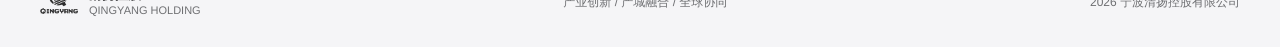
==== commit 5537ef3a: "Make sector marquee loop seamless" ====
--- a/index.html
+++ b/index.html
@@ -39,7 +39,7 @@
     <link rel="canonical" href="https://xtulaze-creator.github.io/qingyang-holding-site/" />
     <link rel="icon" type="image/png" href="assets/qingyang-logo.png" />
     <script>document.documentElement.classList.add("js");</script>
-    <link rel="stylesheet" href="styles.css?v=20260729-5" />
+    <link rel="stylesheet" href="styles.css?v=20260729-6" />
     <script type="application/ld+json">
       {
         "@context": "https://schema.org",
@@ -443,15 +443,24 @@
 
       <section class="sectors" aria-label="重点产业方向">
         <div class="sector-track" data-sector-track>
-          <span>新能源</span><i data-lucide="asterisk" aria-hidden="true"></i>
-          <span>人工智能</span><i data-lucide="asterisk" aria-hidden="true"></i>
-          <span>智能制造</span><i data-lucide="asterisk" aria-hidden="true"></i>
-          <span>航空航天</span><i data-lucide="asterisk" aria-hidden="true"></i>
-          <span>新材料</span><i data-lucide="asterisk" aria-hidden="true"></i>
-          <span>生命健康</span><i data-lucide="asterisk" aria-hidden="true"></i>
-          <span>绿色交通</span><i data-lucide="asterisk" aria-hidden="true"></i>
-          <span>新能源</span><i data-lucide="asterisk" aria-hidden="true"></i>
-          <span>人工智能</span>
+          <div class="sector-group">
+            <span>新能源</span><i data-lucide="asterisk" aria-hidden="true"></i>
+            <span>人工智能</span><i data-lucide="asterisk" aria-hidden="true"></i>
+            <span>智能制造</span><i data-lucide="asterisk" aria-hidden="true"></i>
+            <span>航空航天</span><i data-lucide="asterisk" aria-hidden="true"></i>
+            <span>新材料</span><i data-lucide="asterisk" aria-hidden="true"></i>
+            <span>生命健康</span><i data-lucide="asterisk" aria-hidden="true"></i>
+            <span>绿色交通</span><i data-lucide="asterisk" aria-hidden="true"></i>
+          </div>
+          <div class="sector-group" aria-hidden="true">
+            <span>新能源</span><i data-lucide="asterisk" aria-hidden="true"></i>
+            <span>人工智能</span><i data-lucide="asterisk" aria-hidden="true"></i>
+            <span>智能制造</span><i data-lucide="asterisk" aria-hidden="true"></i>
+            <span>航空航天</span><i data-lucide="asterisk" aria-hidden="true"></i>
+            <span>新材料</span><i data-lucide="asterisk" aria-hidden="true"></i>
+            <span>生命健康</span><i data-lucide="asterisk" aria-hidden="true"></i>
+            <span>绿色交通</span><i data-lucide="asterisk" aria-hidden="true"></i>
+          </div>
         </div>
       </section>
 
--- a/styles.css
+++ b/styles.css
@@ -1419,12 +1419,18 @@
 .sector-track {
   width: max-content;
   min-height: 108px;
-  padding: 0 40px;
+  display: flex;
+  align-items: center;
+  animation: sector-drift 32s linear infinite;
+  will-change: transform;
+}
+
+.sector-group {
+  flex: none;
+  padding: 0 15px;
   display: flex;
   align-items: center;
   gap: 30px;
-  animation: sector-drift 34s linear infinite;
-  will-change: transform;
 }
 
 .sector-track span {
@@ -1783,7 +1789,7 @@
 
 @keyframes sector-drift {
   to {
-    transform: translateX(-42%);
+    transform: translate3d(-50%, 0, 0);
   }
 }
 
@@ -2420,6 +2426,10 @@
 
   .sector-track {
     min-height: 98px;
+  }
+
+  .sector-group {
+    padding: 0 10px;
     gap: 20px;
   }
 
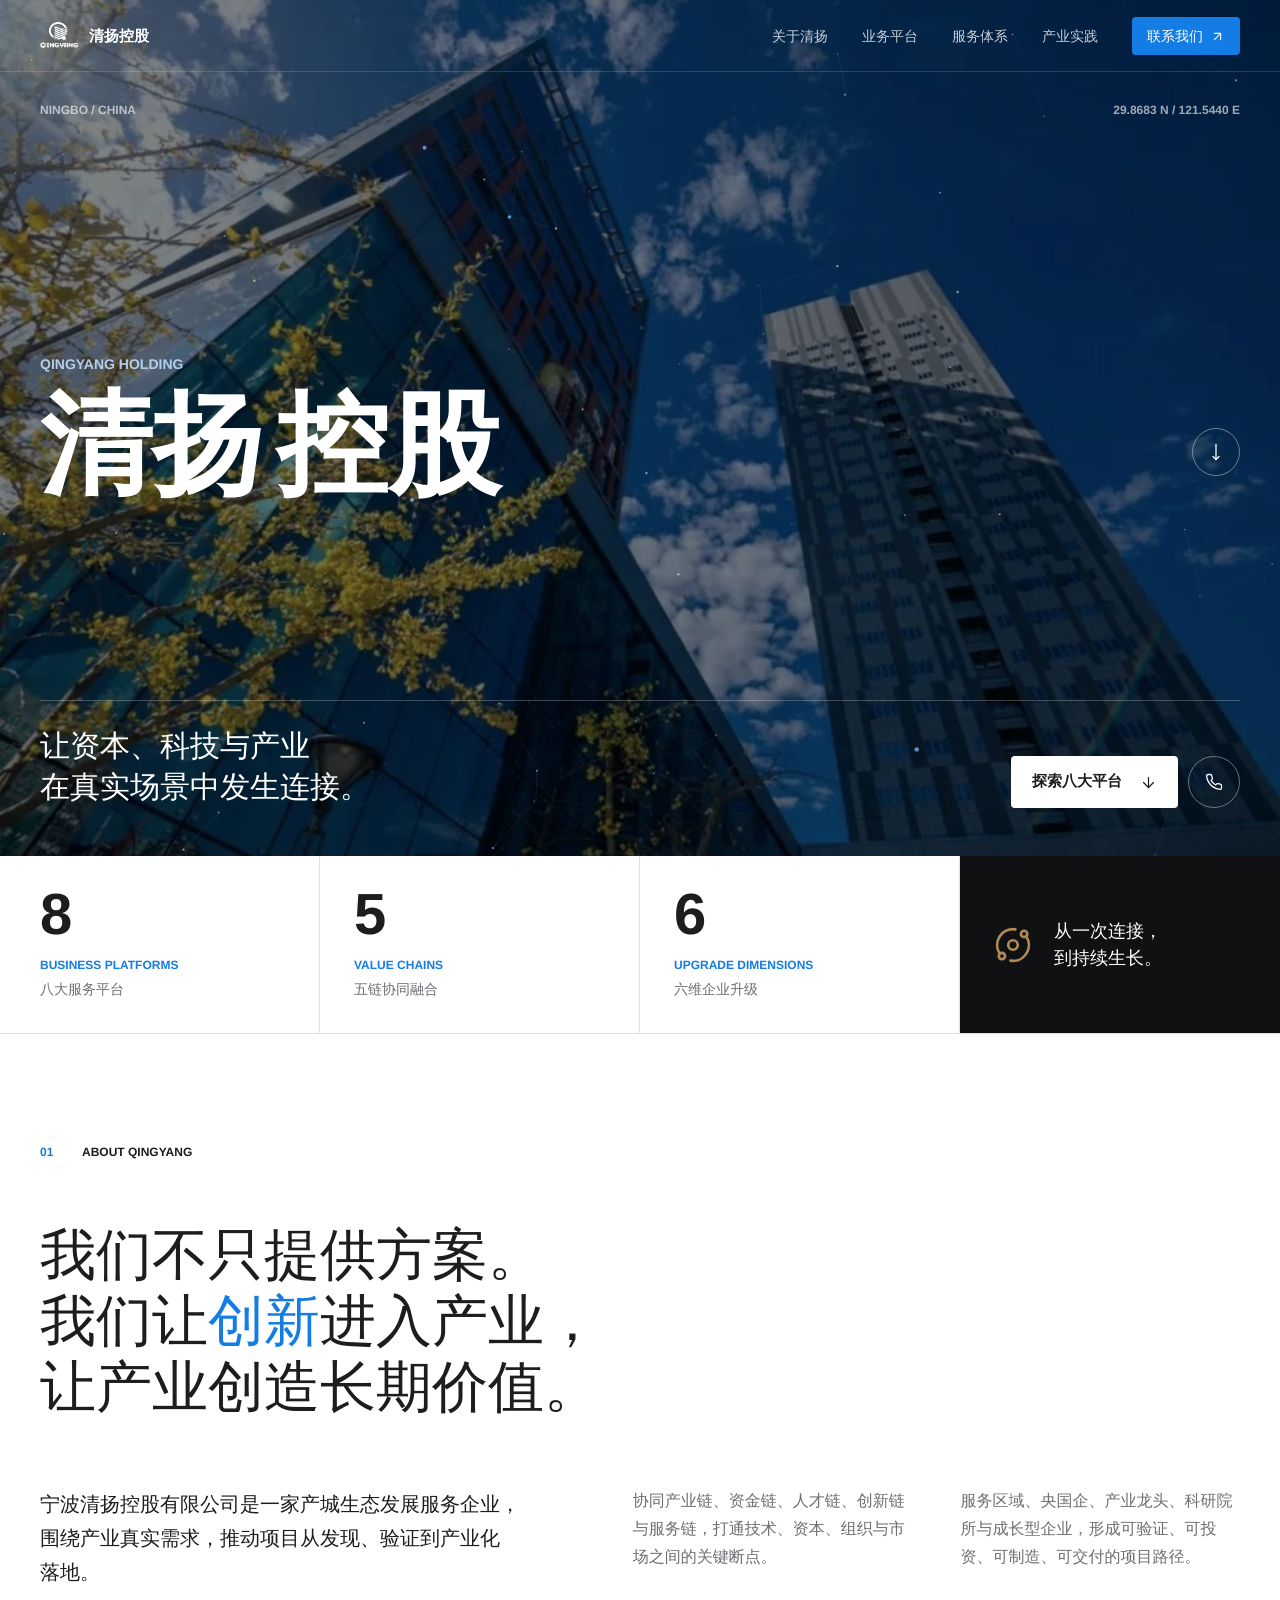
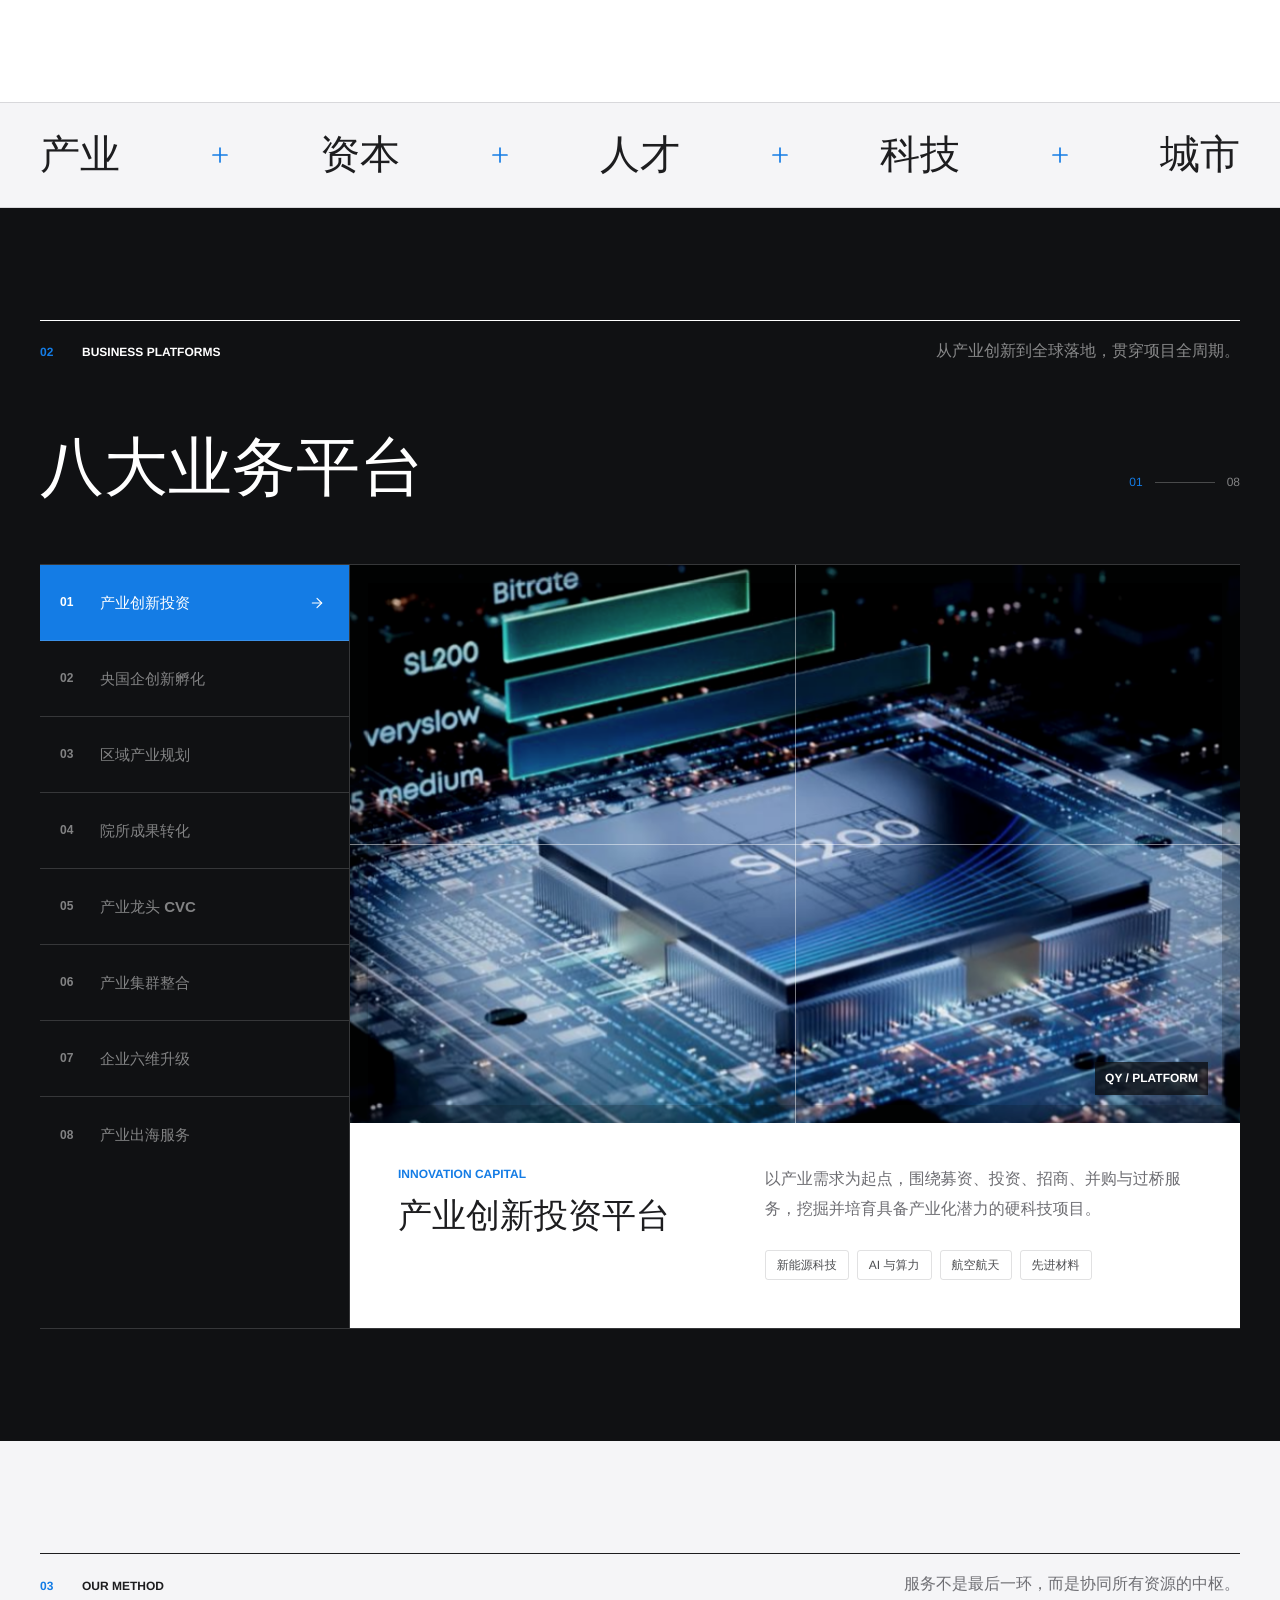
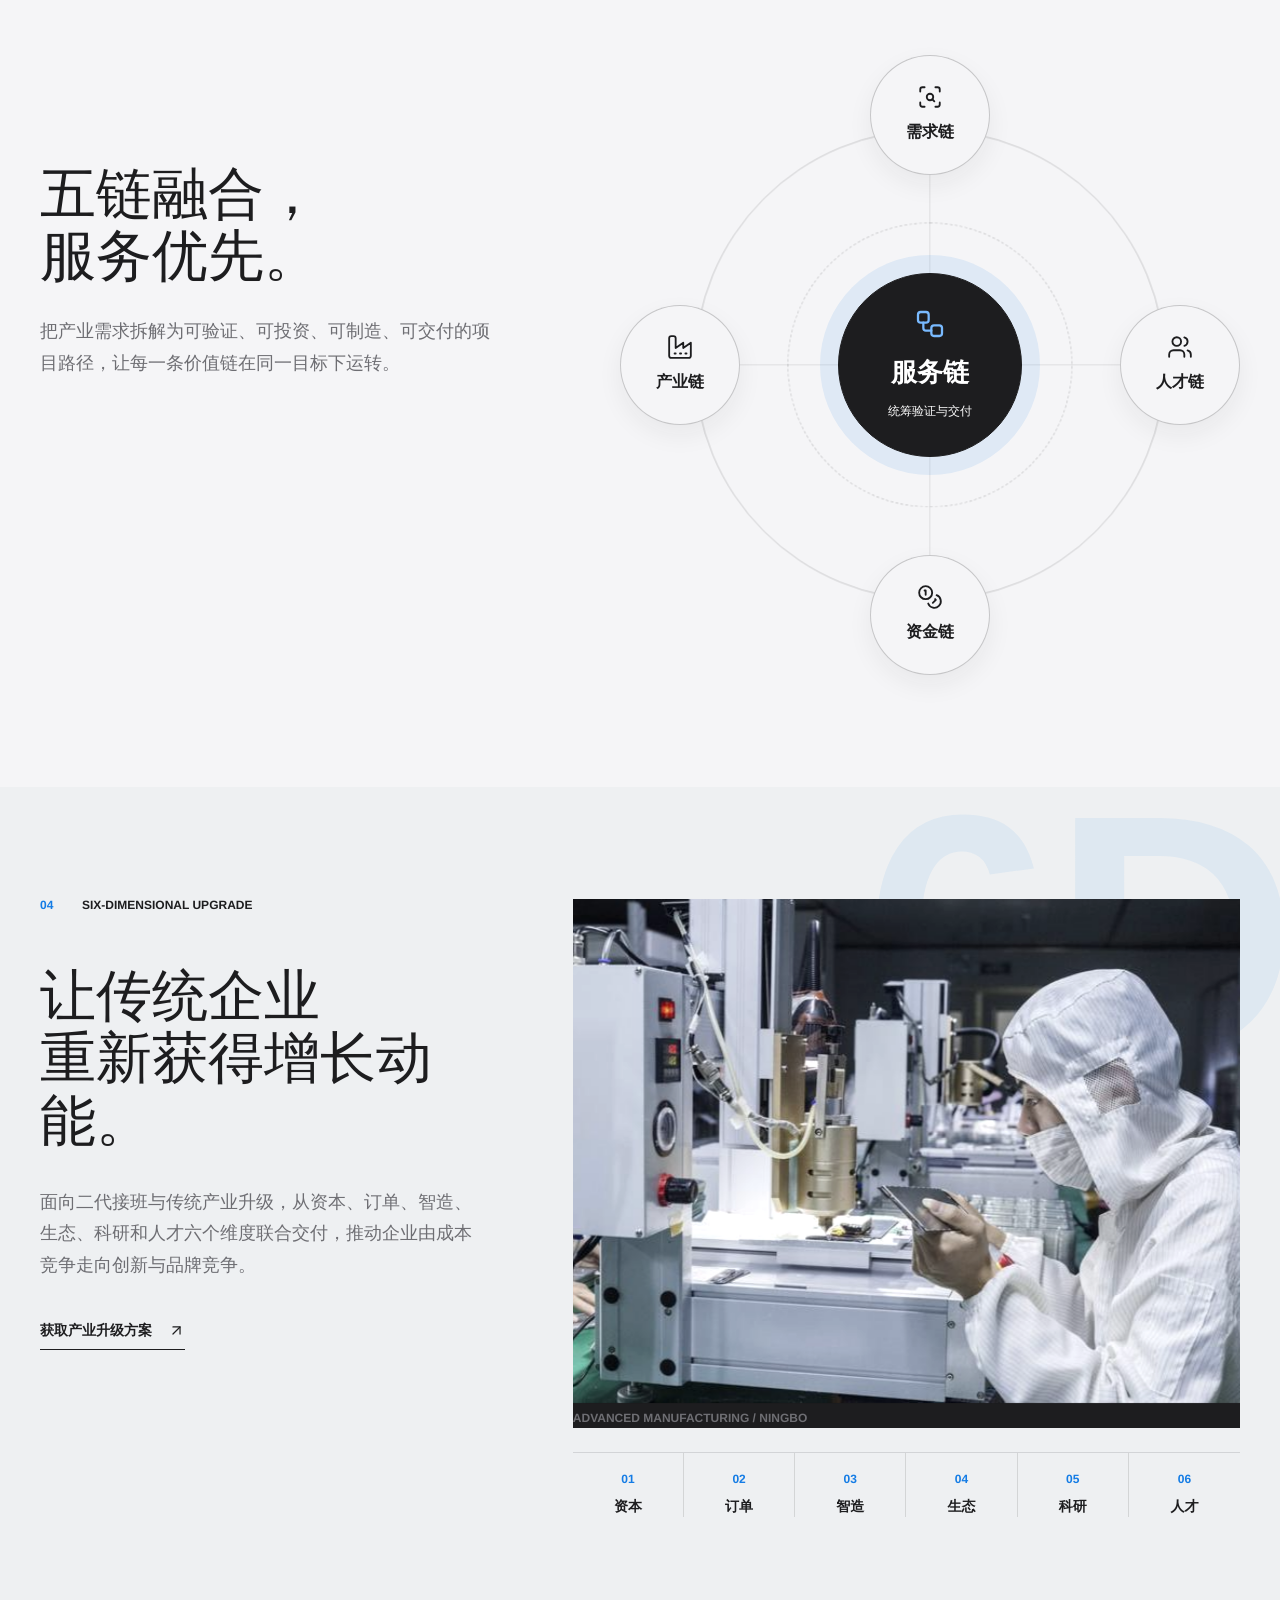
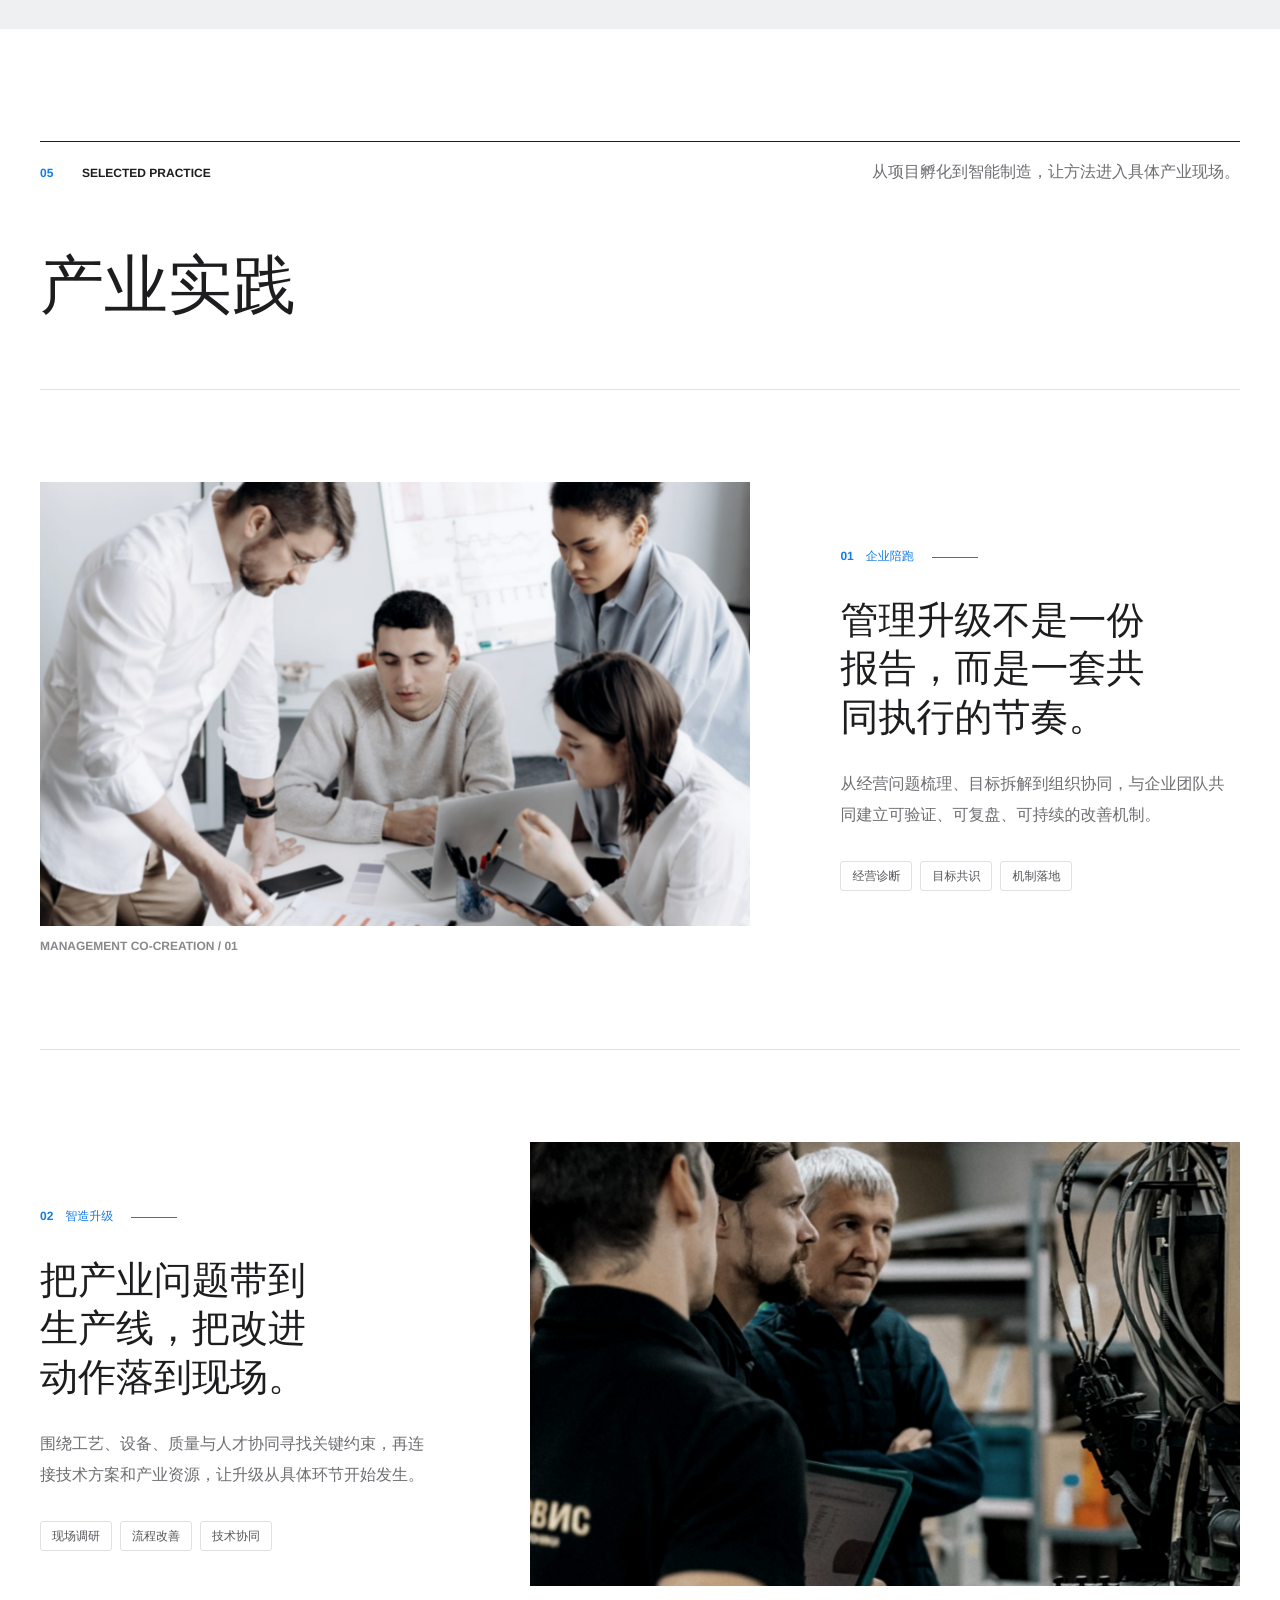
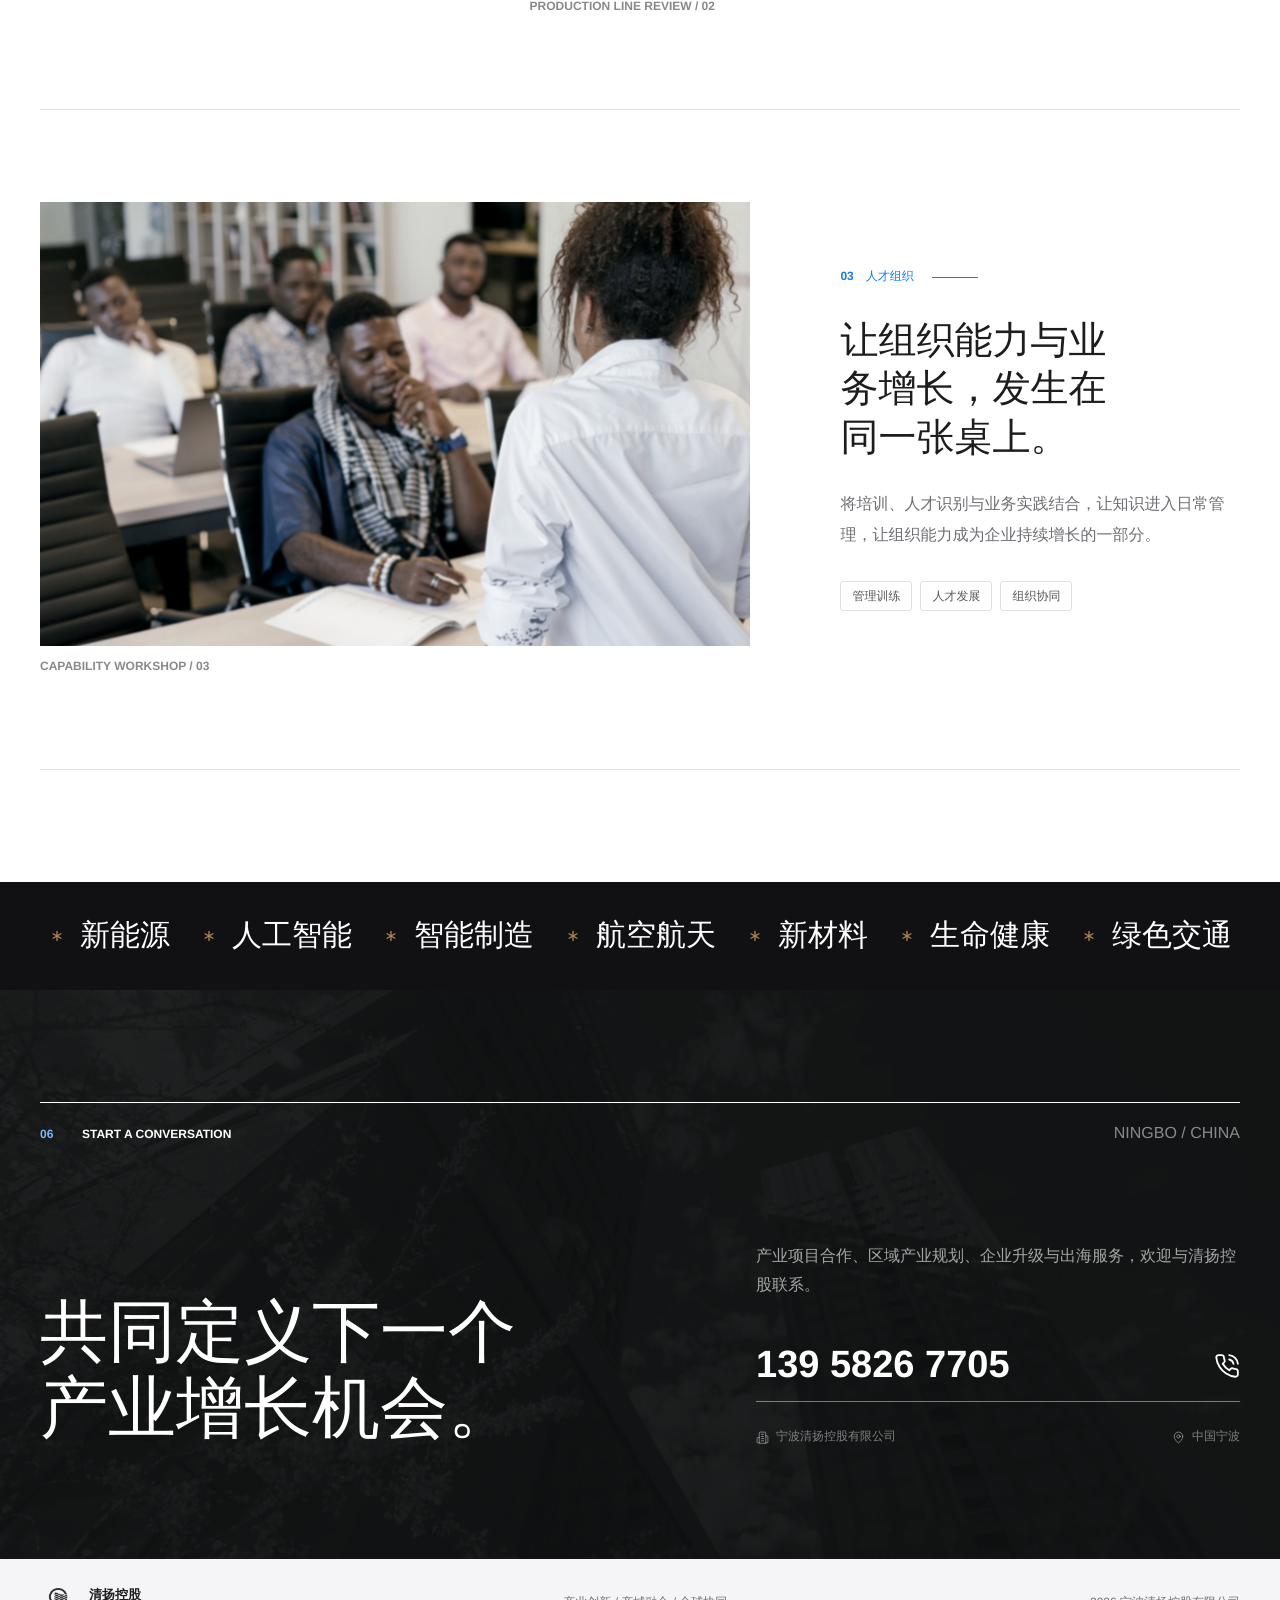
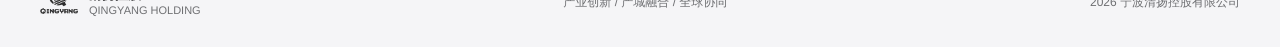
==== commit a76887e6: "Keep sector directions fixed and centered" ====
--- a/index.html
+++ b/index.html
@@ -39,7 +39,7 @@
     <link rel="canonical" href="https://xtulaze-creator.github.io/qingyang-holding-site/" />
     <link rel="icon" type="image/png" href="assets/qingyang-logo.png" />
     <script>document.documentElement.classList.add("js");</script>
-    <link rel="stylesheet" href="styles.css?v=20260729-6" />
+    <link rel="stylesheet" href="styles.css?v=20260729-7" />
     <script type="application/ld+json">
       {
         "@context": "https://schema.org",
@@ -443,24 +443,13 @@
 
       <section class="sectors" aria-label="重点产业方向">
         <div class="sector-track" data-sector-track>
-          <div class="sector-group">
-            <span>新能源</span><i data-lucide="asterisk" aria-hidden="true"></i>
-            <span>人工智能</span><i data-lucide="asterisk" aria-hidden="true"></i>
-            <span>智能制造</span><i data-lucide="asterisk" aria-hidden="true"></i>
-            <span>航空航天</span><i data-lucide="asterisk" aria-hidden="true"></i>
-            <span>新材料</span><i data-lucide="asterisk" aria-hidden="true"></i>
-            <span>生命健康</span><i data-lucide="asterisk" aria-hidden="true"></i>
-            <span>绿色交通</span><i data-lucide="asterisk" aria-hidden="true"></i>
-          </div>
-          <div class="sector-group" aria-hidden="true">
-            <span>新能源</span><i data-lucide="asterisk" aria-hidden="true"></i>
-            <span>人工智能</span><i data-lucide="asterisk" aria-hidden="true"></i>
-            <span>智能制造</span><i data-lucide="asterisk" aria-hidden="true"></i>
-            <span>航空航天</span><i data-lucide="asterisk" aria-hidden="true"></i>
-            <span>新材料</span><i data-lucide="asterisk" aria-hidden="true"></i>
-            <span>生命健康</span><i data-lucide="asterisk" aria-hidden="true"></i>
-            <span>绿色交通</span><i data-lucide="asterisk" aria-hidden="true"></i>
-          </div>
+          <div class="sector-item"><i data-lucide="asterisk" aria-hidden="true"></i><span>新能源</span></div>
+          <div class="sector-item"><i data-lucide="asterisk" aria-hidden="true"></i><span>人工智能</span></div>
+          <div class="sector-item"><i data-lucide="asterisk" aria-hidden="true"></i><span>智能制造</span></div>
+          <div class="sector-item"><i data-lucide="asterisk" aria-hidden="true"></i><span>航空航天</span></div>
+          <div class="sector-item"><i data-lucide="asterisk" aria-hidden="true"></i><span>新材料</span></div>
+          <div class="sector-item"><i data-lucide="asterisk" aria-hidden="true"></i><span>生命健康</span></div>
+          <div class="sector-item"><i data-lucide="asterisk" aria-hidden="true"></i><span>绿色交通</span></div>
         </div>
       </section>
 
--- a/styles.css
+++ b/styles.css
@@ -1417,32 +1417,34 @@
 }
 
 .sector-track {
-  width: max-content;
+  width: min(calc(100% - 2 * var(--side)), var(--max-width));
   min-height: 108px;
+  margin: 0 auto;
+  padding: 24px 0;
   display: flex;
+  flex-wrap: wrap;
   align-items: center;
-  animation: sector-drift 32s linear infinite;
-  will-change: transform;
-}
-
-.sector-group {
-  flex: none;
-  padding: 0 15px;
-  display: flex;
+  justify-content: center;
+  column-gap: 30px;
+  row-gap: 16px;
+}
+
+.sector-item {
+  display: inline-flex;
   align-items: center;
-  gap: 30px;
+  gap: 14px;
+  white-space: nowrap;
 }
 
 .sector-track span {
-  font-size: 38px;
+  font-size: 30px;
   font-weight: 560;
   line-height: 1;
-  white-space: nowrap;
 }
 
 .sector-track svg {
-  width: 24px;
-  height: 24px;
+  width: 18px;
+  height: 18px;
   color: var(--sun);
 }
 
@@ -1787,12 +1789,6 @@
   }
 }
 
-@keyframes sector-drift {
-  to {
-    transform: translate3d(-50%, 0, 0);
-  }
-}
-
 @media (max-width: 1180px) {
   :root {
     --side: 32px;
@@ -2425,21 +2421,23 @@
   }
 
   .sector-track {
-    min-height: 98px;
-  }
-
-  .sector-group {
-    padding: 0 10px;
-    gap: 20px;
+    min-height: 0;
+    padding: 24px 0;
+    column-gap: 16px;
+    row-gap: 14px;
+  }
+
+  .sector-item {
+    gap: 8px;
   }
 
   .sector-track span {
-    font-size: 28px;
+    font-size: 20px;
   }
 
   .sector-track svg {
-    width: 18px;
-    height: 18px;
+    width: 14px;
+    height: 14px;
   }
 
   .contact-main {
